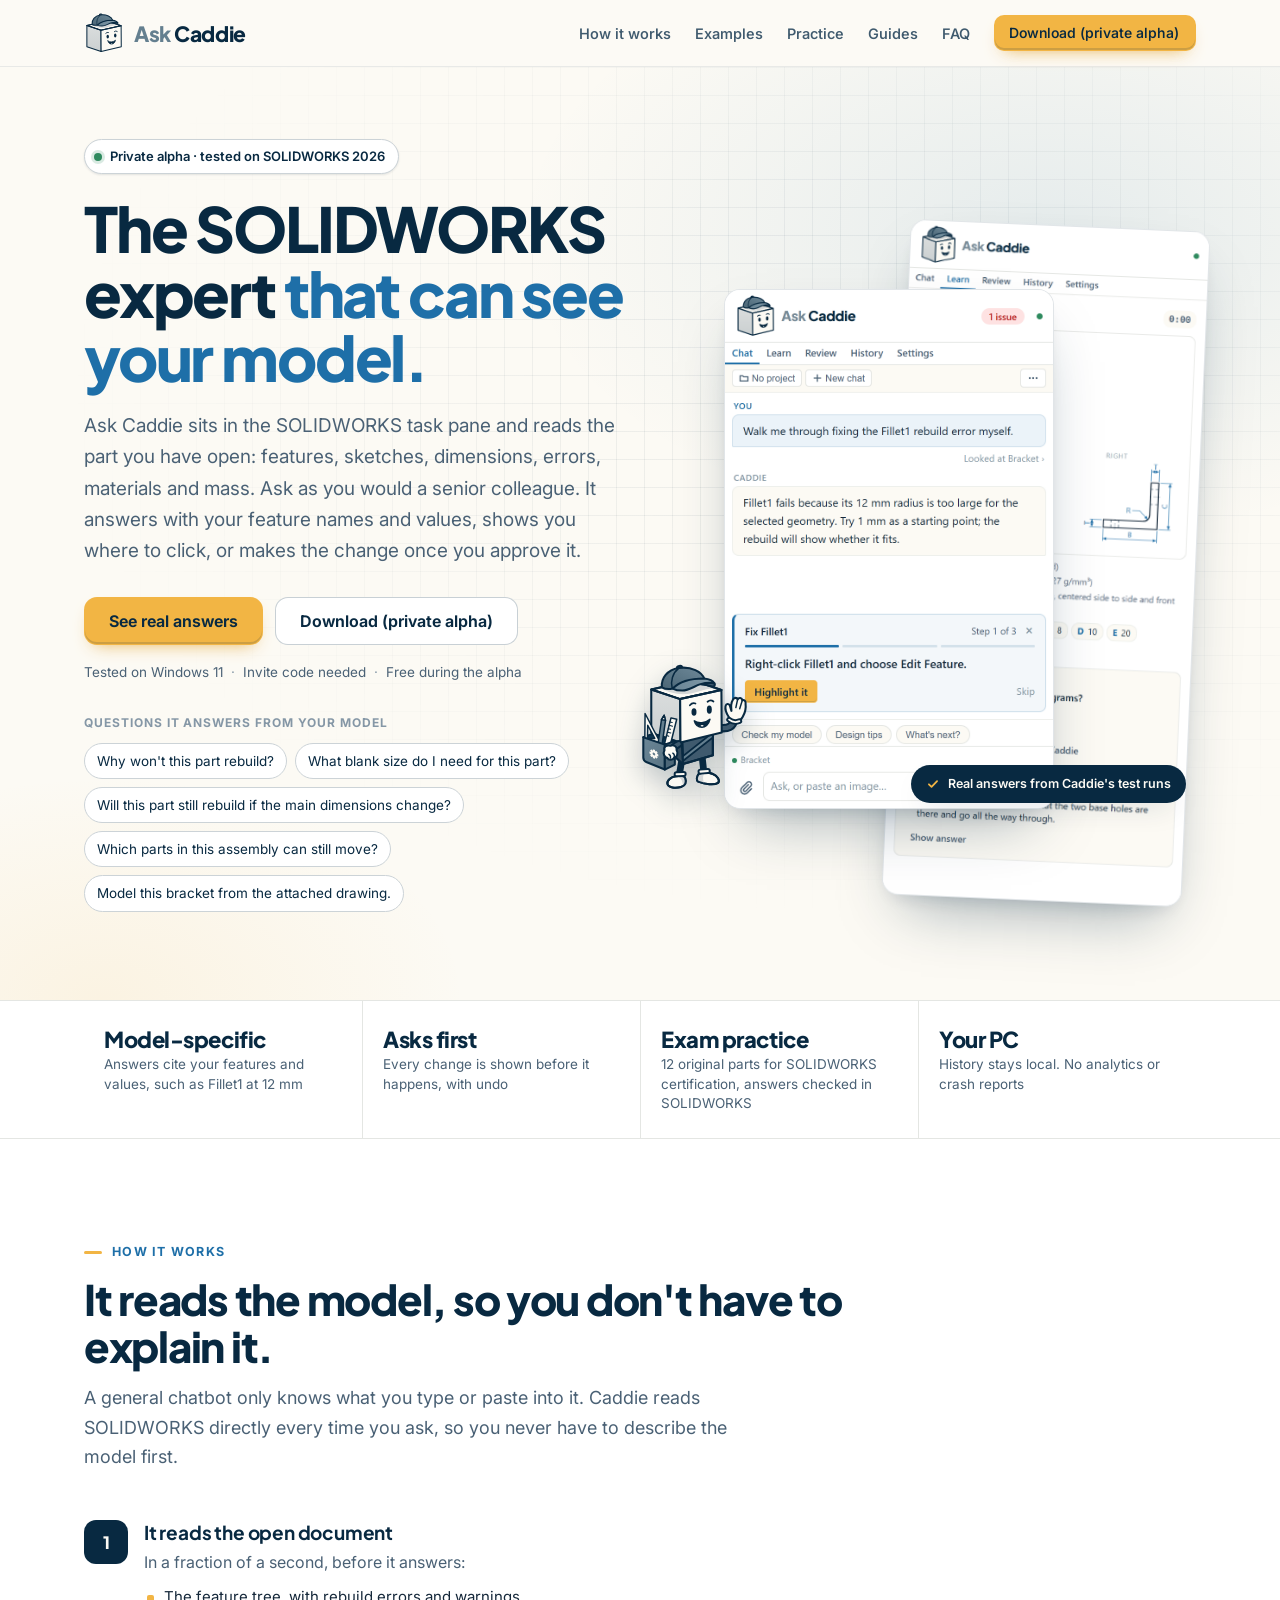
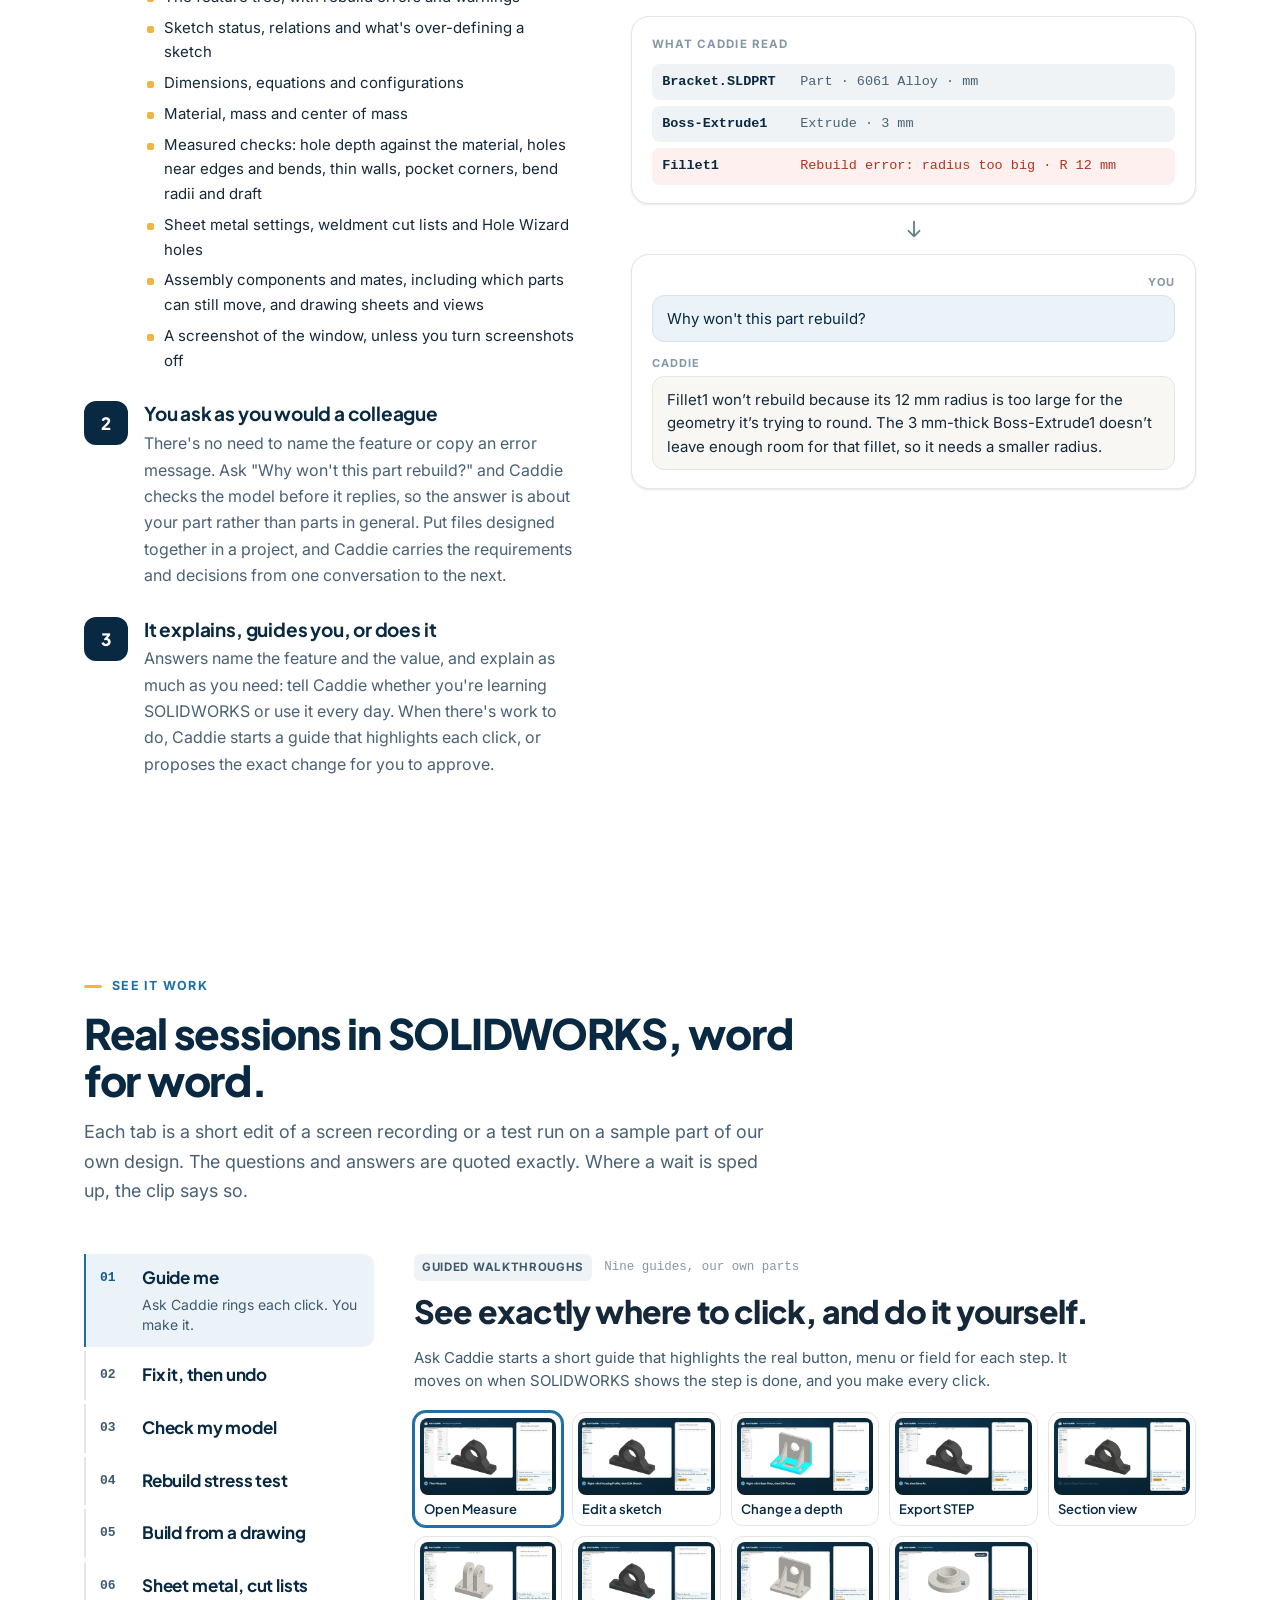
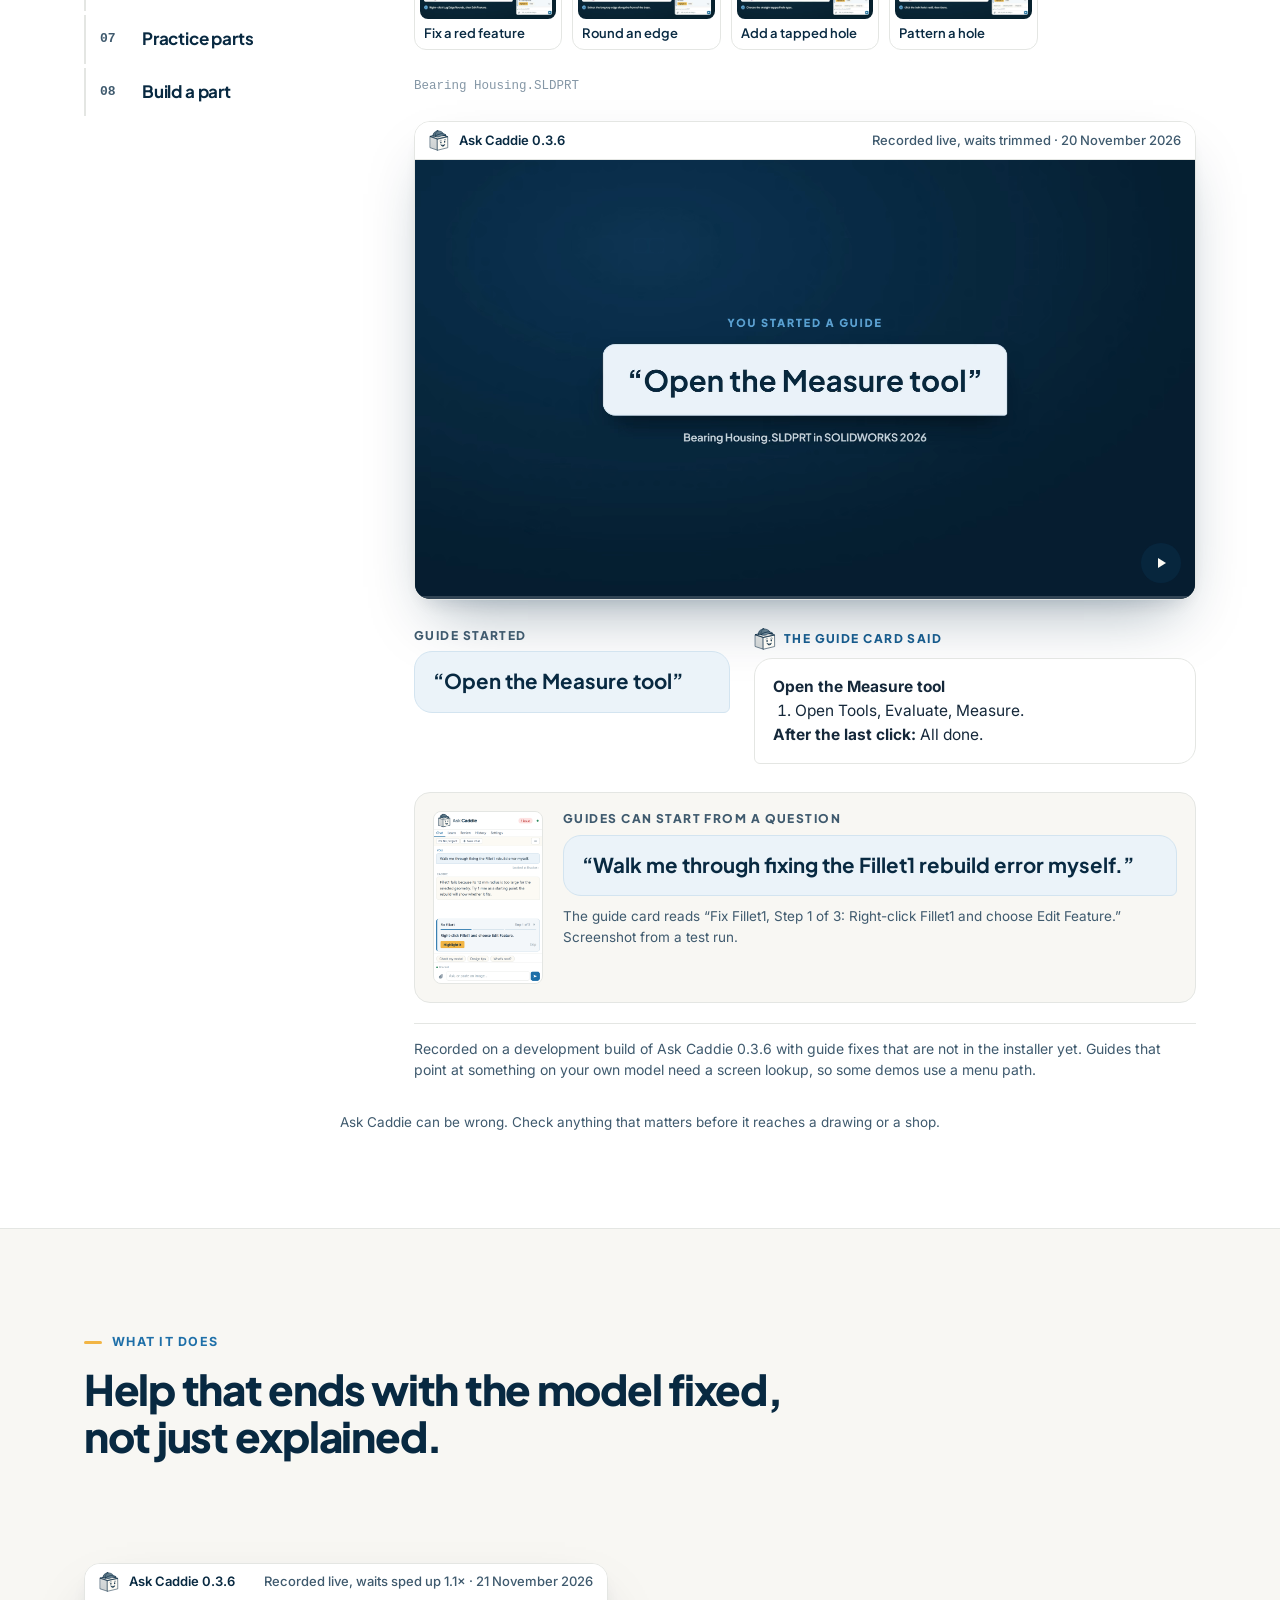
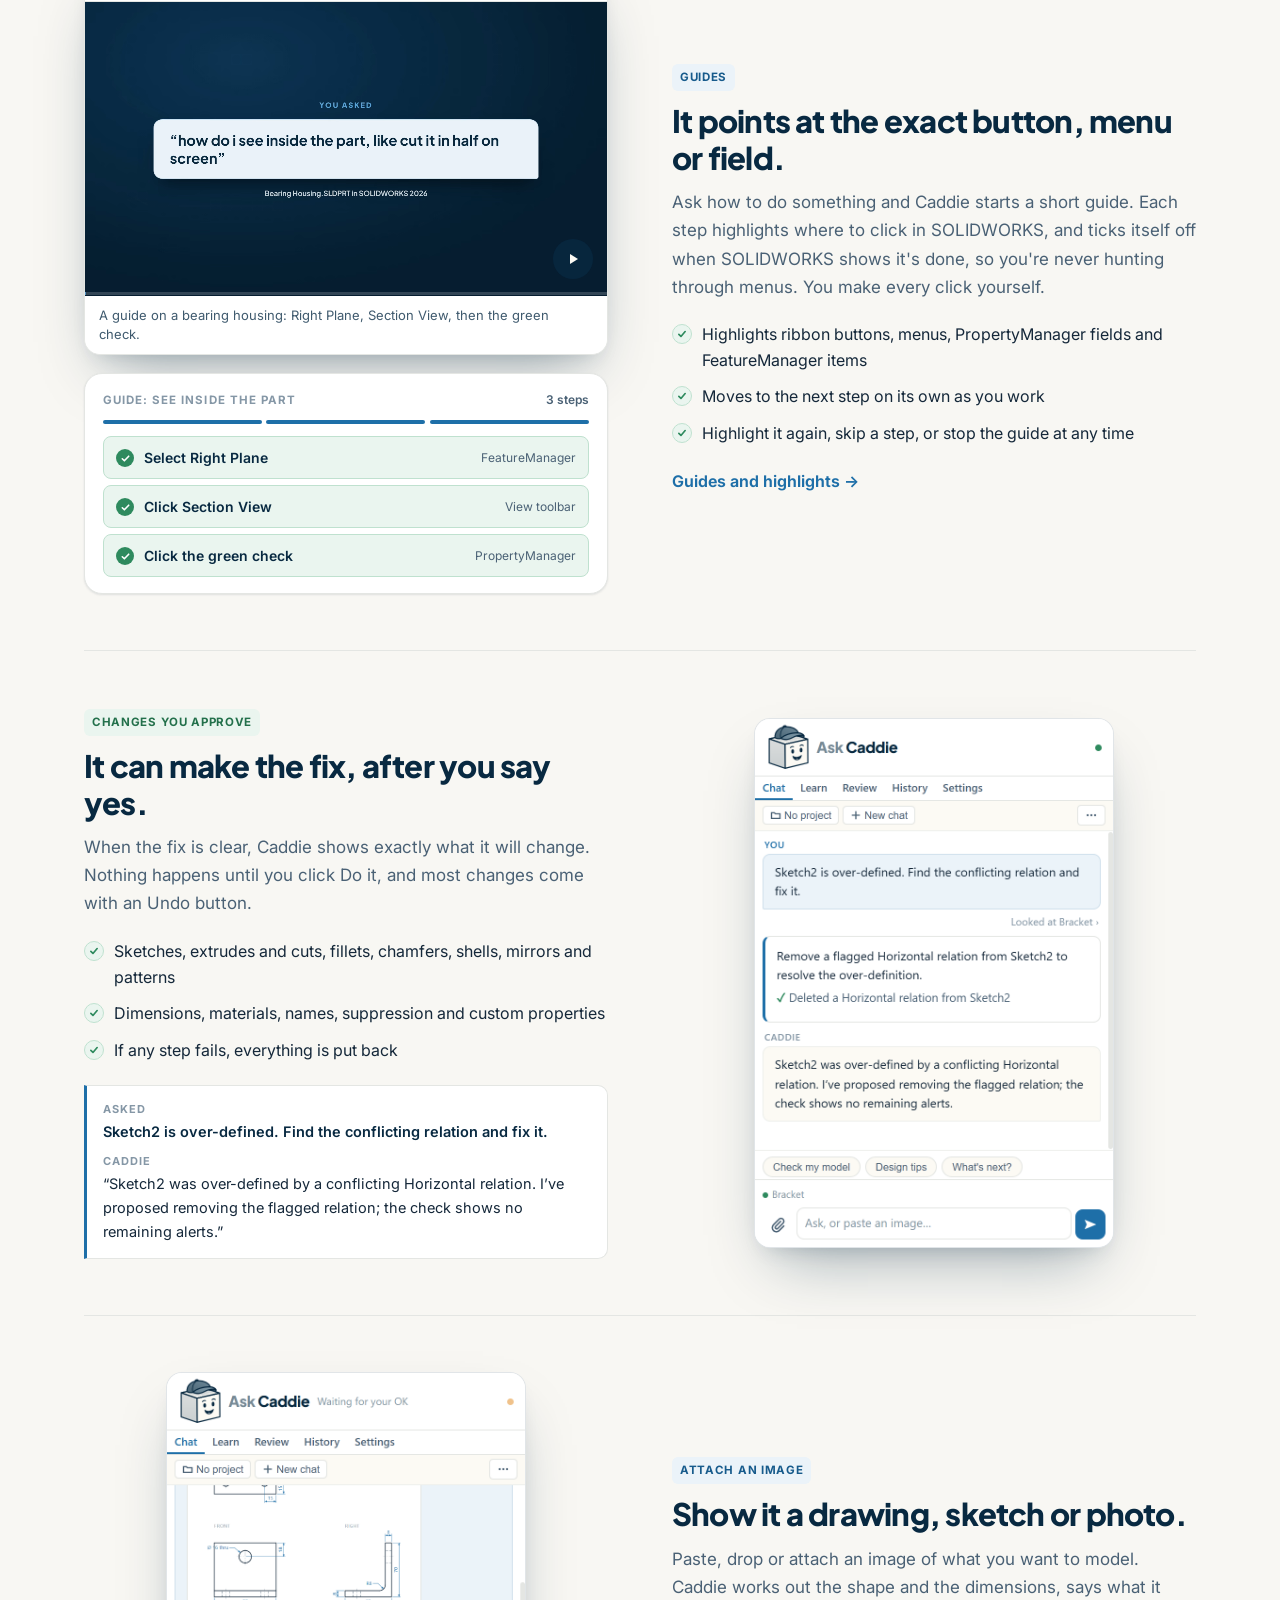
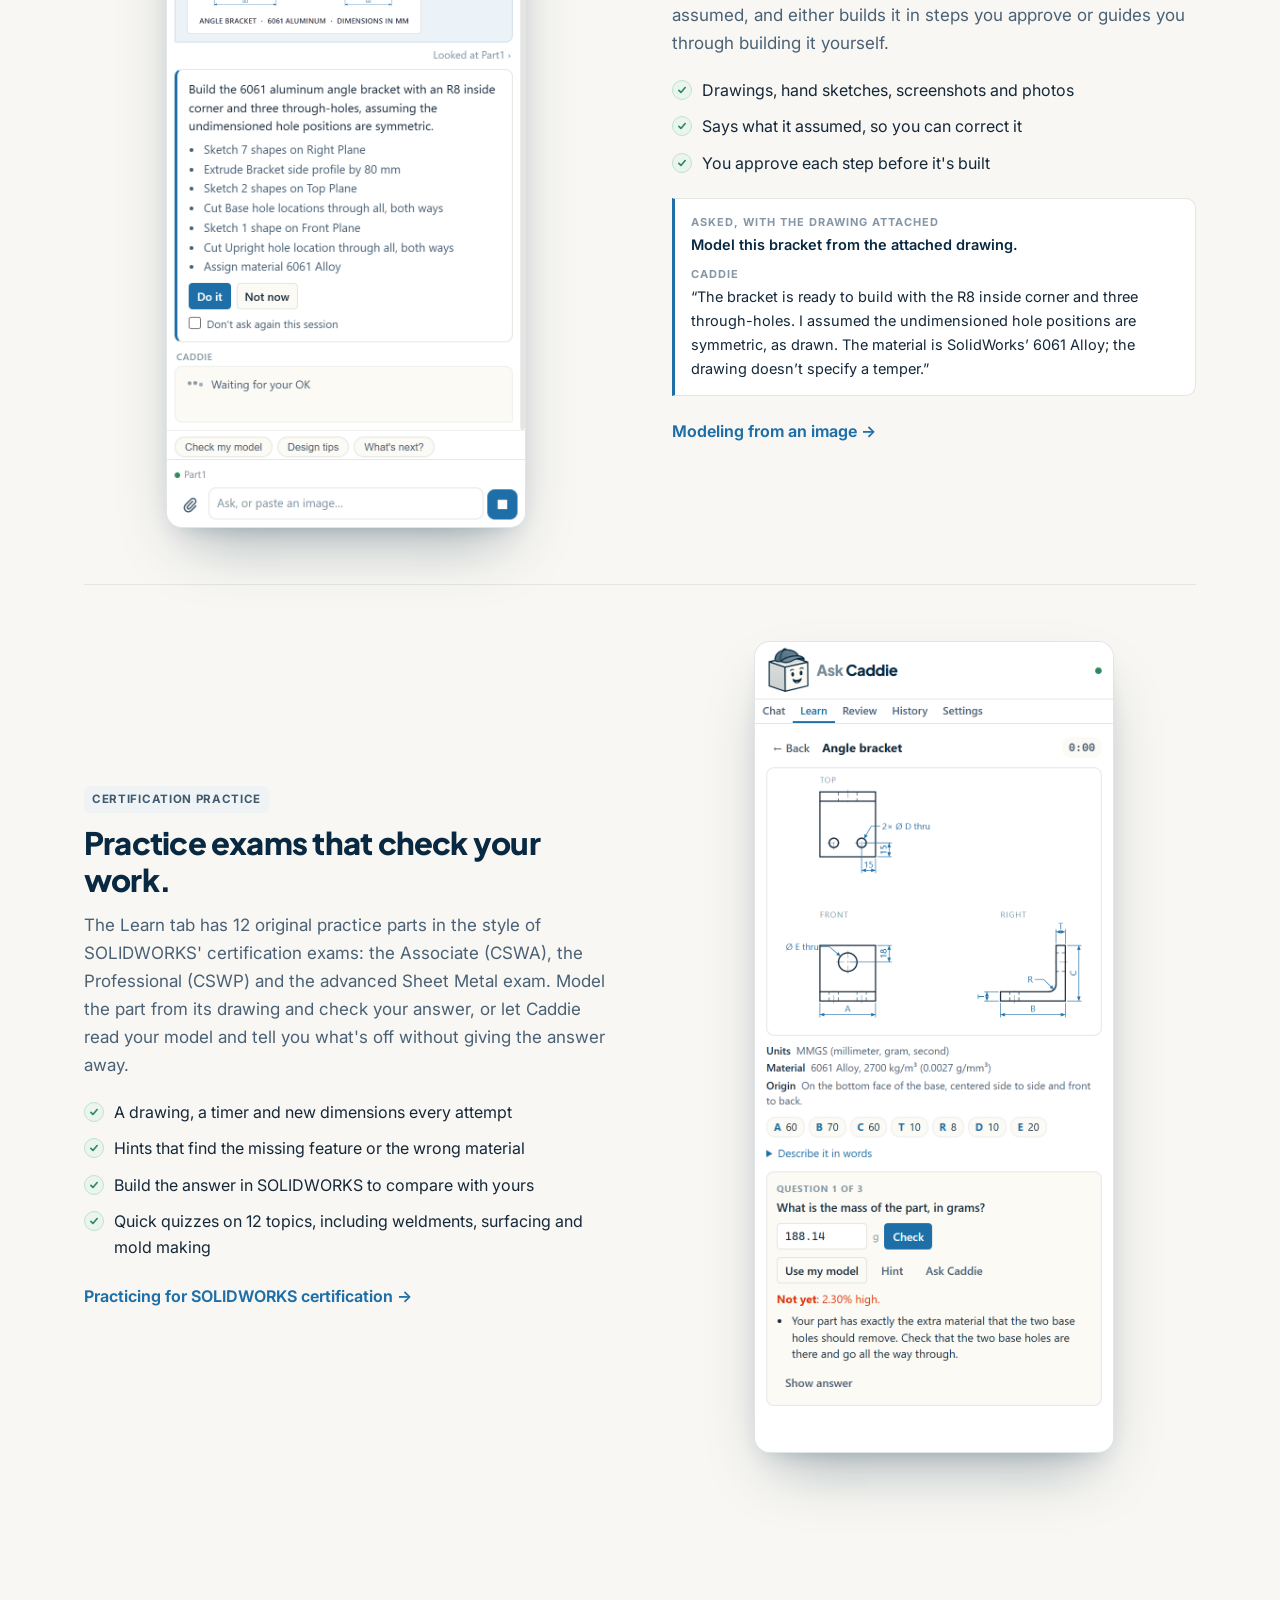
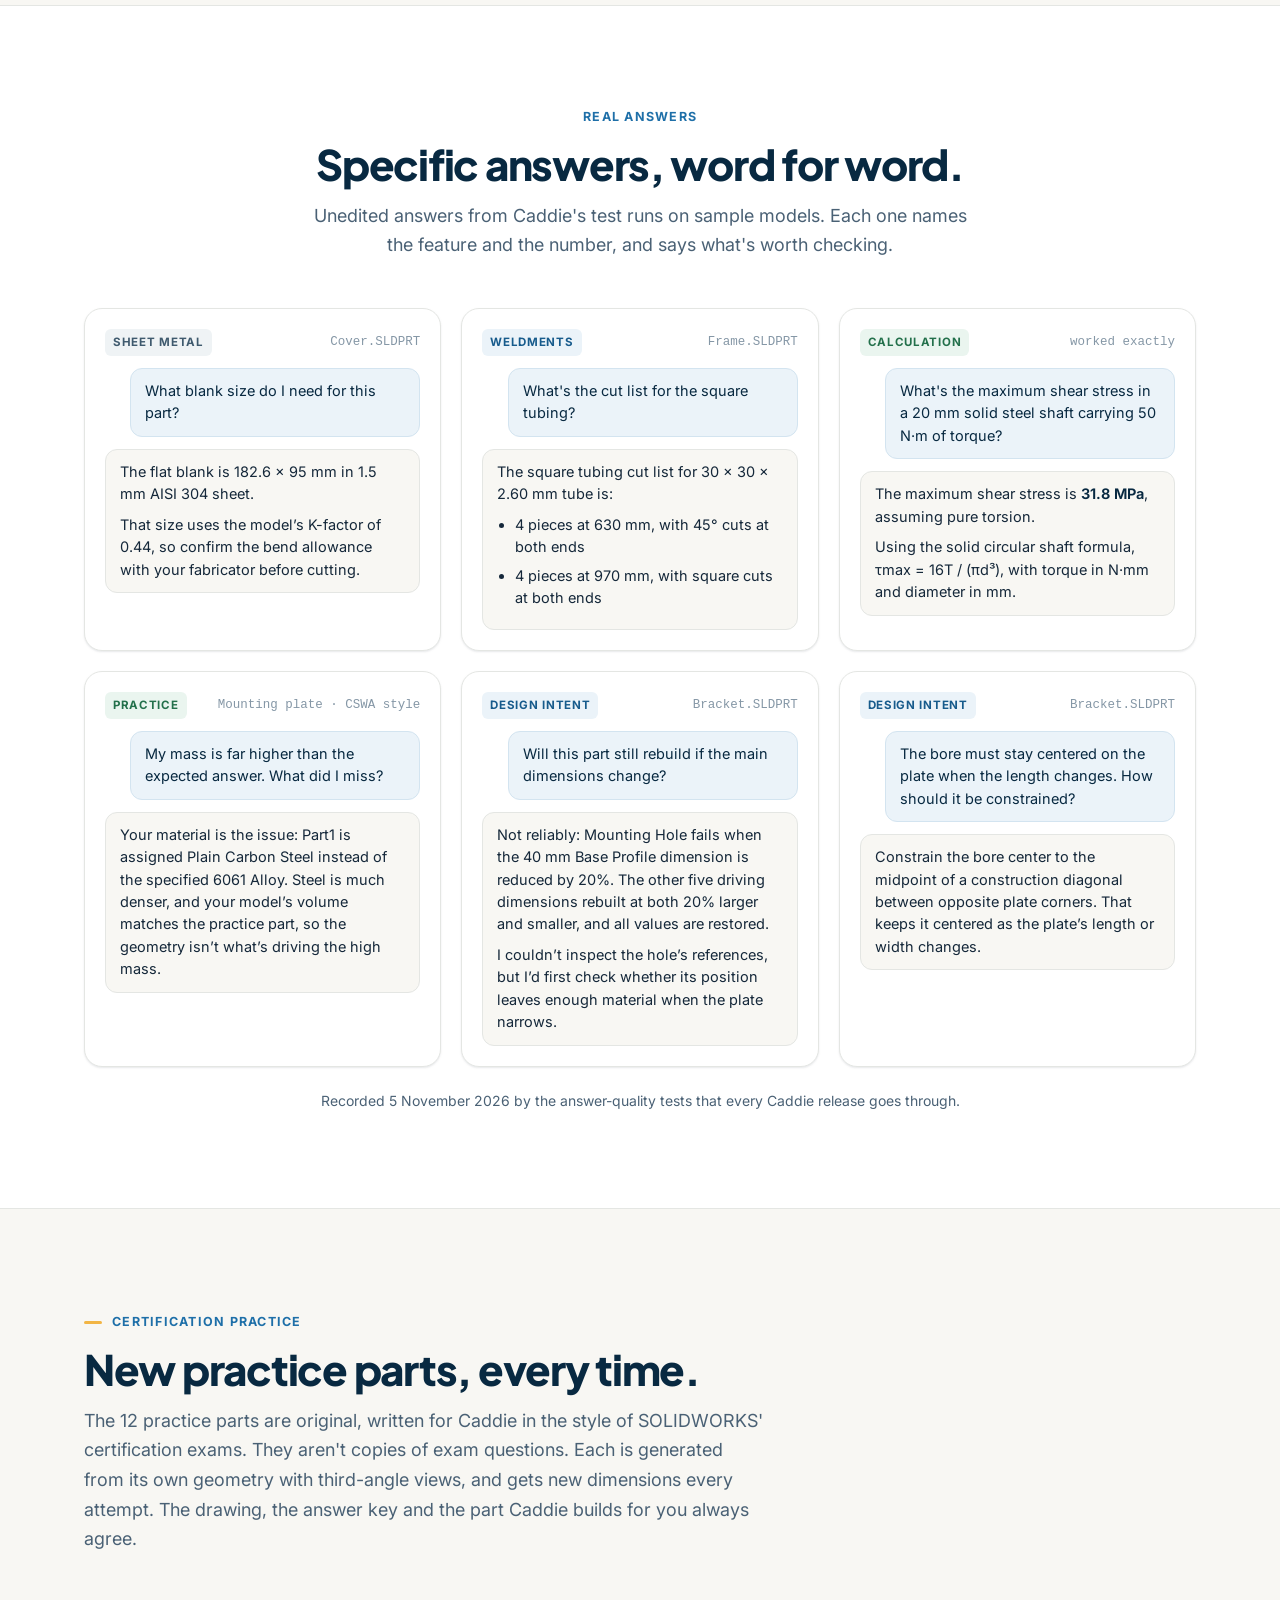
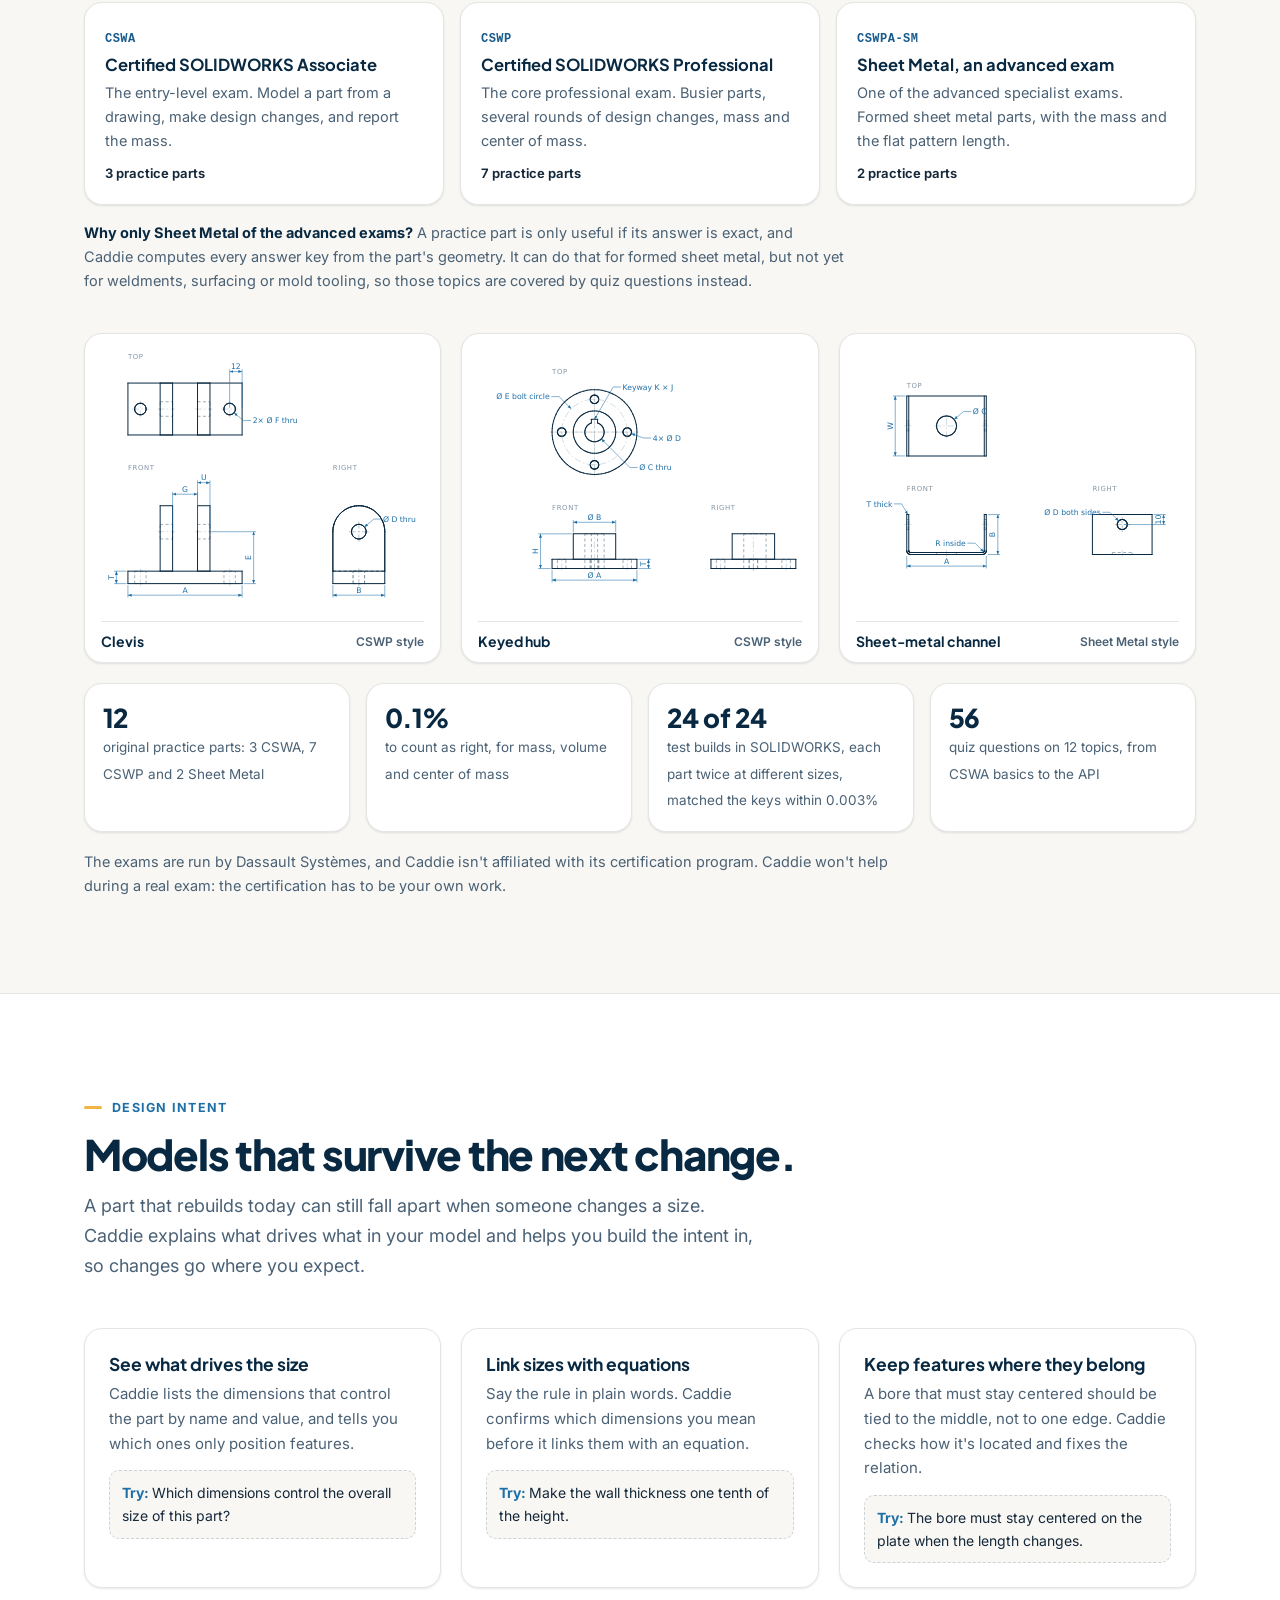
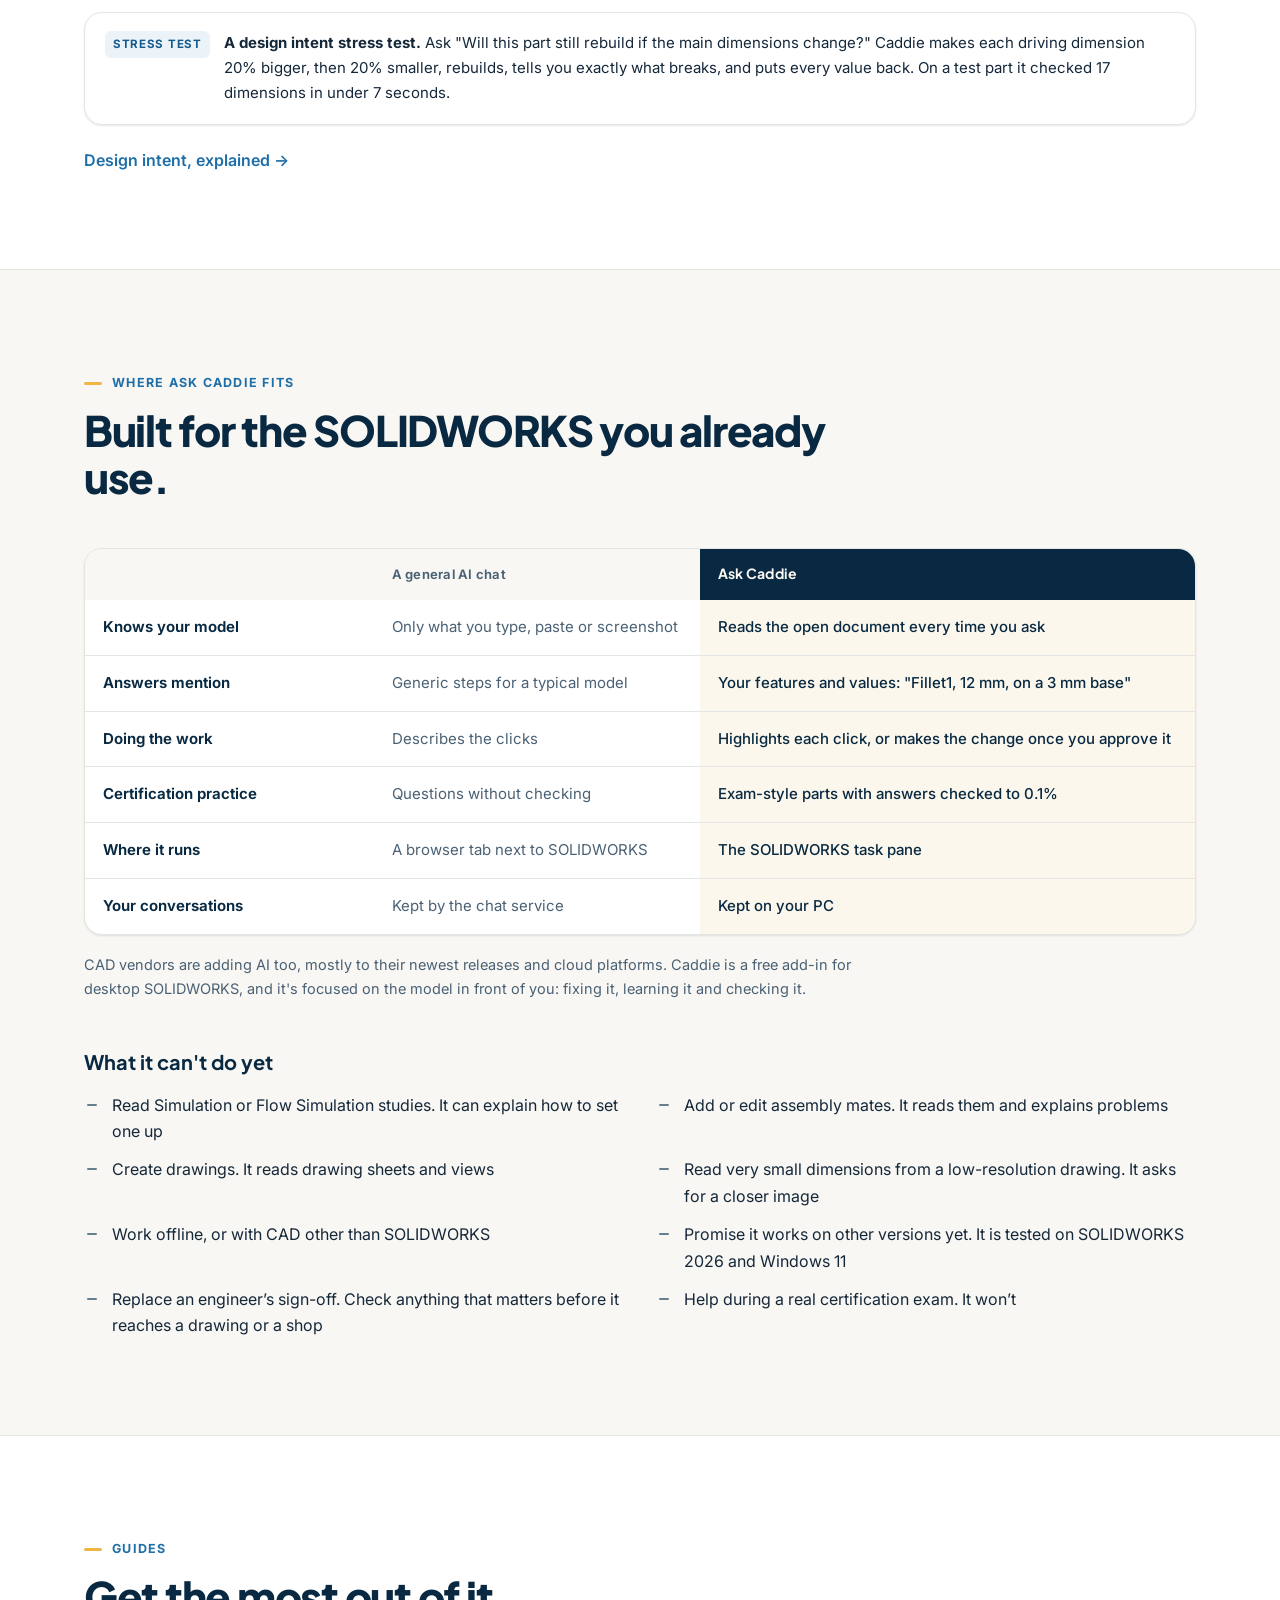
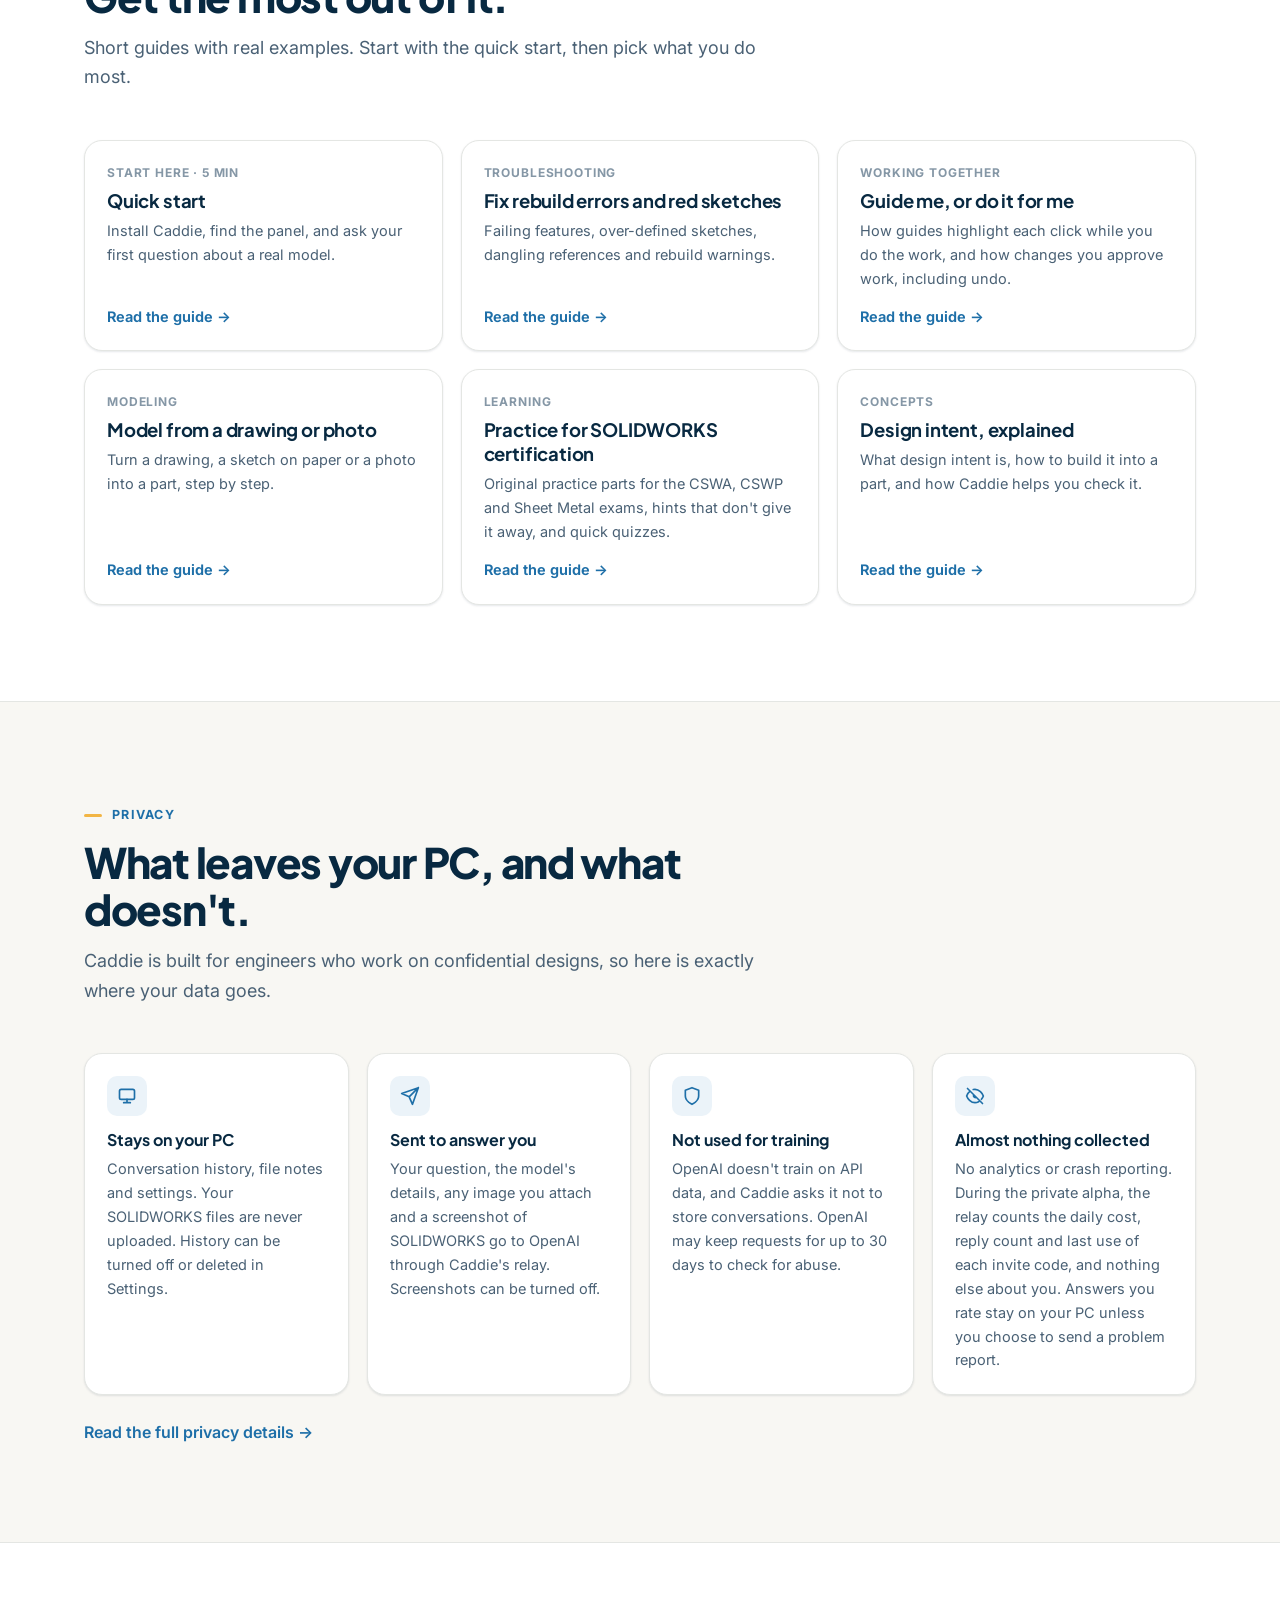
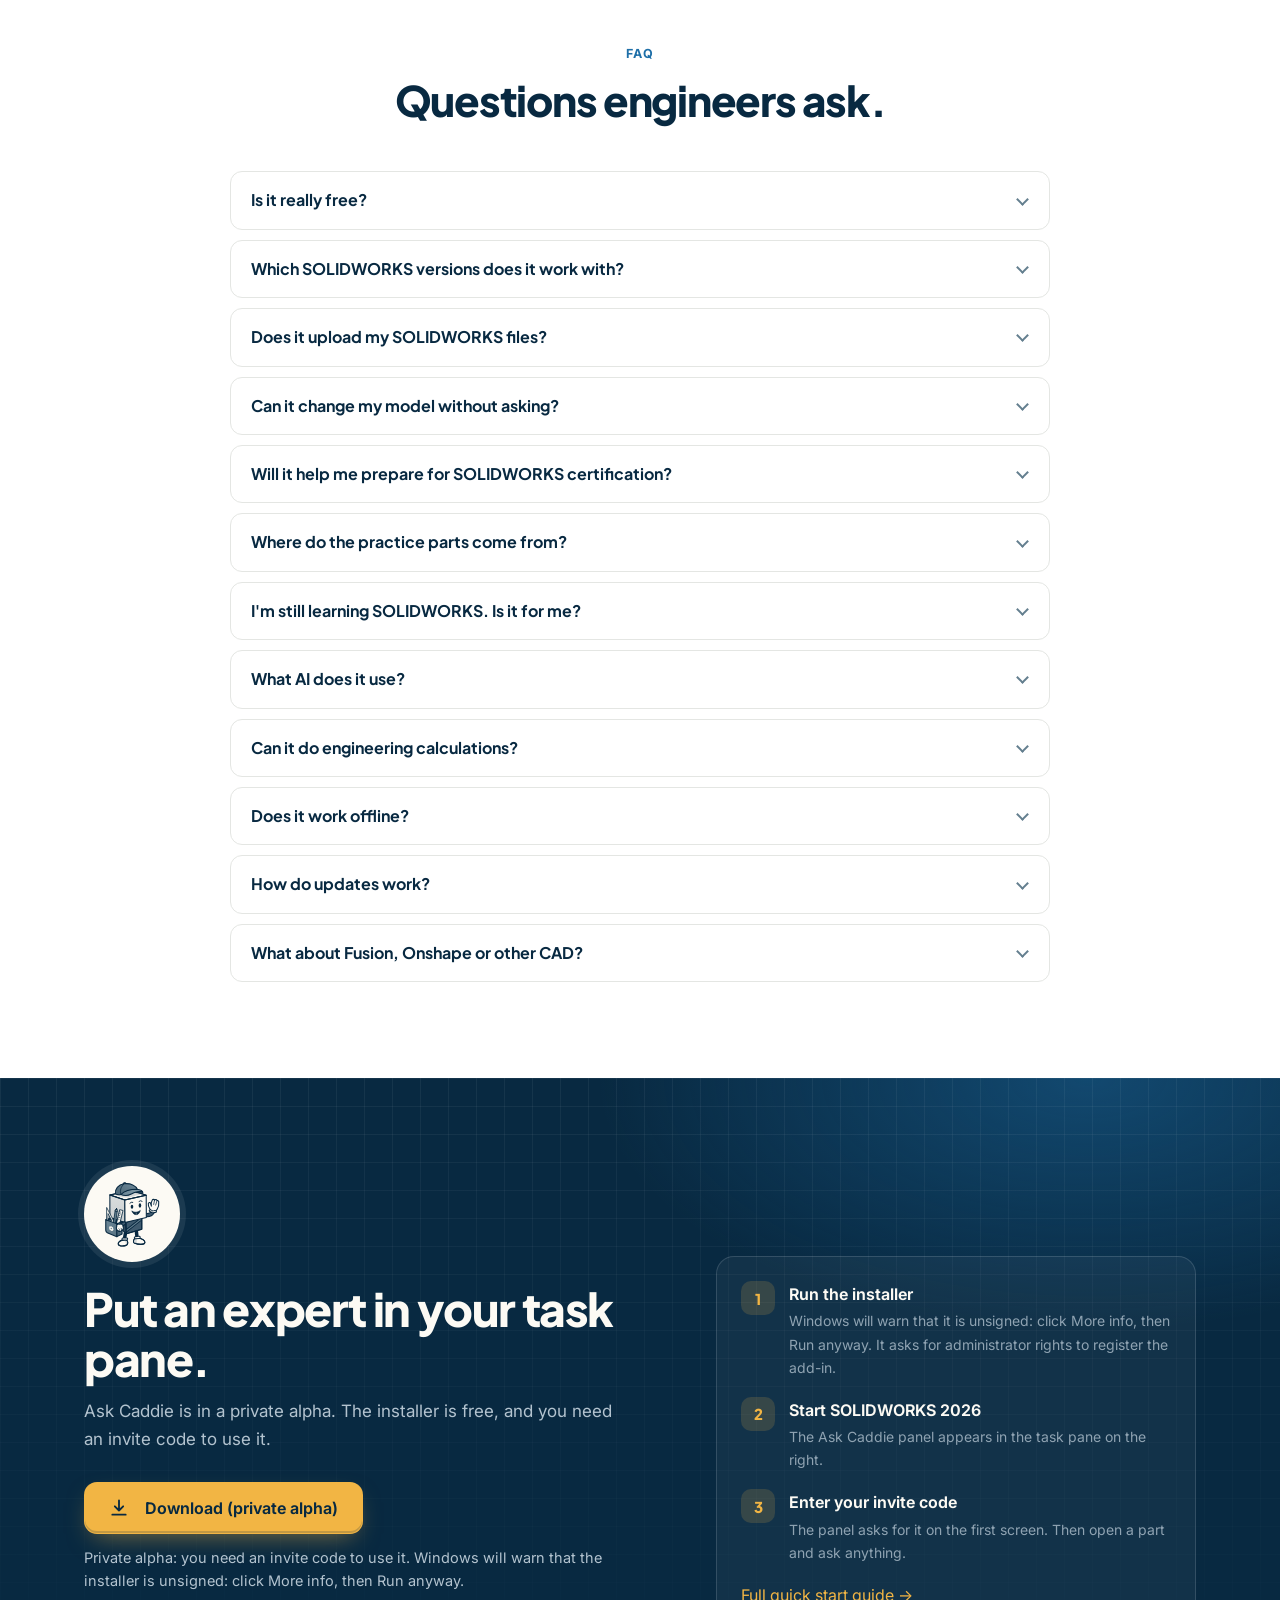
==== index.html @ ce8ebea7 "Build a part tab: machine bracket clip (X5) with an example switcher; chip switcher scoped per tab; " ====
<!DOCTYPE html>
<!-- deploy check 2026-11-23 -->
<html lang="en">
<head>
  <meta charset="UTF-8">
  <meta name="viewport" content="width=device-width, initial-scale=1.0">
  <title>Ask Caddie: the AI expert inside SOLIDWORKS</title>
  <meta name="description" content="Ask Caddie is a free add-in for SOLIDWORKS that reads the model you have open and answers with your feature names. It shows you where to click, makes fixes you approve, models from drawings and runs checked CSWA and CSWP practice.">
  <link rel="canonical" href="https://askcaddie.app/">
  <meta property="og:type" content="website">
  <meta property="og:url" content="https://askcaddie.app/">
  <meta property="og:title" content="Ask Caddie: the AI expert inside SOLIDWORKS">
  <meta property="og:description" content="Reads the model you have open, answers with your feature names, shows you where to click and makes fixes you approve. Free private alpha, tested on SOLIDWORKS 2026.">
  <meta property="og:image" content="https://askcaddie.app/img/og.png">
  <meta name="twitter:card" content="summary_large_image">
  <link rel="icon" type="image/svg+xml" href="img/favicon.svg">
  <link rel="icon" type="image/png" sizes="32x32" href="img/favicon.png">
  <link rel="icon" type="image/png" sizes="16x16" href="img/favicon-16.png">
  <link rel="apple-touch-icon" href="img/apple-touch-icon.png">
  <meta name="theme-color" content="#FCFAF4">
  <meta name="color-scheme" content="light">
  <link rel="preconnect" href="https://fonts.googleapis.com">
  <link rel="preconnect" href="https://fonts.gstatic.com" crossorigin>
  <link href="https://fonts.googleapis.com/css2?family=Inter:wght@400;500;600;700&family=Plus+Jakarta+Sans:wght@600;700;800&display=swap" rel="stylesheet">
  <link rel="stylesheet" href="css/site.css?v=35">
</head>
<body>

<nav class="nav" aria-label="Main">
  <div class="nav-inner">
    <a class="brand" href="./"><img src="img/caddie-head.svg" width="40" height="40" alt=""><span class="wm"><span class="wm-ask">Ask</span> Caddie</span></a>
    <ul class="nav-links">
      <li><a href="#how">How it works</a></li>
      <li><a href="#examples">Examples</a></li>
      <li><a href="#practice">Practice</a></li>
      <li><a href="docs/">Guides</a></li>
      <li><a href="#faq">FAQ</a></li>
      <li><a href="#download" class="btn btn-primary">Download (private alpha)</a></li>
    </ul>
    <button class="nav-toggle" aria-label="Menu" aria-expanded="false"><span></span><span></span><span></span></button>
  </div>
  <div class="nav-mobile">
    <a href="#how">How it works</a>
    <a href="#examples">Examples</a>
    <a href="#practice">Practice</a>
    <a href="docs/">Guides</a>
    <a href="#faq">FAQ</a>
    <a href="#download" class="btn btn-primary">Download</a>
  </div>
</nav>

<!-- ─── Hero ───────────────────────────────────────────────── -->
<header class="hero">
  <div class="container hero-grid">
    <div>
      <span class="badge"><span class="dot"></span>Private alpha · tested on SOLIDWORKS 2026</span>
      <h1>The SOLIDWORKS expert <em>that can see your model.</em></h1>
      <p class="hero-sub">Ask Caddie sits in the SOLIDWORKS task pane and reads the part you have open: features, sketches, dimensions, errors, materials and mass. Ask as you would a senior colleague. It answers with your feature names and values, shows you where to click, or makes the change once you approve it.</p>
      <div class="hero-ctas">
        <a href="#examples" class="btn btn-primary btn-lg">See real answers</a>
        <a href="#download" class="btn btn-ghost btn-lg">Download (private alpha)</a>
      </div>
      <p class="hero-meta"><span>Tested on Windows 11</span><span>Invite code needed</span><span>Free during the alpha</span></p>
      <div class="try">
        <div class="try-label">Questions it answers from your model</div>
        <div class="chips">
          <a class="chip" href="#how-demo">Why won't this part rebuild?</a>
          <a class="chip" href="#ex-blank">What blank size do I need for this part?</a>
          <a class="chip" href="#ex-intent">Will this part still rebuild if the main dimensions change?</a>
          <span class="chip">Which parts in this assembly can still move?</span>
          <a class="chip" href="#from-image">Model this bracket from the attached drawing.</a>
        </div>
      </div>
    </div>
    <div class="hero-art" aria-label="Screenshots of the Caddie panel">
      <div class="shot shot-back"><img src="img/panel-practice.png" width="760" height="1720" alt="The Learn tab: a CSWP-style angle bracket drawing, an answer marked too high and a hint that the two base holes are missing."></div>
      <div class="shot shot-front"><img src="img/panel-guide.png" width="760" height="1200" alt="The Chat tab: asked to walk through fixing the Fillet1 rebuild error, Caddie explains that its 12 mm radius is too large and opens a step-by-step guide."></div>
      <img class="hero-mascot" src="img/caddie-mascot.svg" width="98" height="112" alt="">
      <div class="hero-caption"><svg viewBox="0 0 24 24" fill="none" stroke="currentColor" stroke-width="3" stroke-linecap="round" stroke-linejoin="round" aria-hidden="true"><path d="M5 12.5l4.5 4.5L19 7"/></svg>Real answers from Caddie's test runs</div>
    </div>
  </div>
</header>

<!-- ─── Proof strip ────────────────────────────────────────── -->
<section class="proof" aria-label="At a glance">
  <div class="container proof-inner">
    <div class="proof-item"><div class="proof-num">Model-specific</div><div class="proof-label">Answers cite your features and values, such as Fillet1 at 12 mm</div></div>
    <div class="proof-item"><div class="proof-num">Asks first</div><div class="proof-label">Every change is shown before it happens, with undo</div></div>
    <div class="proof-item"><div class="proof-num">Exam practice</div><div class="proof-label">12 original parts for SOLIDWORKS certification, answers checked in SOLIDWORKS</div></div>
    <div class="proof-item"><div class="proof-num">Your PC</div><div class="proof-label">History stays local. No analytics or crash reports</div></div>
  </div>
</section>

<!-- ─── How it works ───────────────────────────────────────── -->
<section class="section" id="how">
  <div class="container">
    <div class="section-head" data-reveal>
      <span class="eyebrow">How it works</span>
      <h2 class="h2">It reads the model, so you don't have to explain it.</h2>
      <p class="lead">A general chatbot only knows what you type or paste into it. Caddie reads SOLIDWORKS directly every time you ask, so you never have to describe the model first.</p>
    </div>
    <div class="how-grid">
      <div class="how-steps">
        <div class="how-step">
          <div class="how-num">1</div>
          <div>
            <h3>It reads the open document</h3>
            <p>In a fraction of a second, before it answers:</p>
            <ul>
              <li>The feature tree, with rebuild errors and warnings</li>
              <li>Sketch status, relations and what's over-defining a sketch</li>
              <li>Dimensions, equations and configurations</li>
              <li>Material, mass and center of mass</li>
              <li>Measured checks: hole depth against the material, holes near edges and bends, thin walls, pocket corners, bend radii and draft</li>
              <li>Sheet metal settings, weldment cut lists and Hole Wizard holes</li>
              <li>Assembly components and mates, including which parts can still move, and drawing sheets and views</li>
              <li>A screenshot of the window, unless you turn screenshots off</li>
            </ul>
          </div>
        </div>
        <div class="how-step">
          <div class="how-num">2</div>
          <div>
            <h3>You ask as you would a colleague</h3>
            <p>There's no need to name the feature or copy an error message. Ask "Why won't this part rebuild?" and Caddie checks the model before it replies, so the answer is about your part rather than parts in general. Put files designed together in a project, and Caddie carries the requirements and decisions from one conversation to the next.</p>
          </div>
        </div>
        <div class="how-step">
          <div class="how-num">3</div>
          <div>
            <h3>It explains, guides you, or does it</h3>
            <p>Answers name the feature and the value, and explain as much as you need: tell Caddie whether you're learning SOLIDWORKS or use it every day. When there's work to do, Caddie starts a guide that highlights each click, or proposes the exact change for you to approve.</p>
          </div>
        </div>
      </div>

      <div class="read-demo" id="how-demo">
        <div class="card packet">
          <div class="card-label">What Caddie read</div>
          <div class="packet-rows">
            <div class="packet-row"><span class="k">Bracket.SLDPRT</span><span class="v">Part · 6061 Alloy · mm</span></div>
            <div class="packet-row"><span class="k">Boss-Extrude1</span><span class="v">Extrude · 3 mm</span></div>
            <div class="packet-row err"><span class="k">Fillet1</span><span class="v">Rebuild error: radius too big · R 12 mm</span></div>
          </div>
        </div>
        <div class="arrow-down" aria-hidden="true"><svg viewBox="0 0 24 24" fill="none" stroke="currentColor" stroke-width="2" stroke-linecap="round" stroke-linejoin="round"><path d="M12 4v16m0 0l-6-6m6 6l6-6"/></svg></div>
        <div class="card convo">
          <div><div class="who who-user">You</div><div class="bubble bubble-user">Why won't this part rebuild?</div></div>
          <div><div class="who">Caddie</div><div class="bubble bubble-ai">Fillet1 won’t rebuild because its 12 mm radius is too large for the geometry it’s trying to round. The 3 mm-thick Boss-Extrude1 doesn’t leave enough room for that fillet, so it needs a smaller radius.</div></div>
        </div>
      </div>
    </div>
  </div>
</section>

<!-- ─── Feature explorer (real recordings) ─────────────────── -->
<section class="section" id="cases">
  <div class="container">
    <div class="section-head" data-reveal>
      <span class="eyebrow">See it work</span>
      <h2 class="h2">Real sessions in SOLIDWORKS, word for word.</h2>
      <p class="lead">Each tab is a short edit of a screen recording or a test run on a sample part of our own design. The questions and answers are quoted exactly. Where a wait is sped up, the clip says so.</p>
    </div>
    <div class="explorer" data-explorer>
      <div class="x-tabs" role="tablist" aria-label="What Ask Caddie does" aria-orientation="vertical">
      <button class="x-tab" role="tab" type="button" id="x-t-guide" aria-selected="true" aria-controls="x-p-guide" tabindex="0"><span class="x-num">01</span><span class="x-name">Guide me</span><span class="x-desc">Ask Caddie rings each click. You make it.</span></button>
      <button class="x-tab" role="tab" type="button" id="x-t-fix" aria-selected="false" aria-controls="x-p-fix" tabindex="-1"><span class="x-num">02</span><span class="x-name">Fix it, then undo</span><span class="x-desc">One change, shown first. Undo puts it back.</span></button>
      <button class="x-tab" role="tab" type="button" id="x-t-check" aria-selected="false" aria-controls="x-p-check" tabindex="-1"><span class="x-num">03</span><span class="x-name">Check my model</span><span class="x-desc">Measured findings, each with its number.</span></button>
      <button class="x-tab" role="tab" type="button" id="x-t-rebuild" aria-selected="false" aria-controls="x-p-rebuild" tabindex="-1"><span class="x-num">04</span><span class="x-name">Rebuild stress test</span><span class="x-desc">What breaks if the dimensions change?</span></button>
      <button class="x-tab" role="tab" type="button" id="x-t-drawing" aria-selected="false" aria-controls="x-p-drawing" tabindex="-1"><span class="x-num">05</span><span class="x-name">Build from a drawing</span><span class="x-desc">Attach an image. Approve each step.</span></button>
      <button class="x-tab" role="tab" type="button" id="x-t-shop" aria-selected="false" aria-controls="x-p-shop" tabindex="-1"><span class="x-num">06</span><span class="x-name">Sheet metal, cut lists</span><span class="x-desc">Shop numbers from the model itself.</span></button>
      <button class="x-tab" role="tab" type="button" id="x-t-practice" aria-selected="false" aria-controls="x-p-practice" tabindex="-1"><span class="x-num">07</span><span class="x-name">Practice parts</span><span class="x-desc">CSWA, CSWP and Sheet Metal practice.</span></button>
      <button class="x-tab" role="tab" type="button" id="x-t-build" aria-selected="false" aria-controls="x-p-build" tabindex="-1"><span class="x-num">08</span><span class="x-name">Build a part</span><span class="x-desc">From a typed request to a parametric part.</span></button>
      </div>
      <div class="x-stage">
    <div class="x-panel" role="tabpanel" id="x-p-guide" aria-labelledby="x-t-guide" tabindex="0">
      <div class="x-top"><span class="tag steel">Guided walkthroughs</span><span class="ex-model">Nine guides, our own parts</span></div>
      <h3 class="x-h">See exactly where to click, and do it yourself.</h3>
      <p class="x-how g-how">Ask Caddie starts a short guide that highlights the real button, menu or field for each step. It moves on when SOLIDWORKS shows the step is done, and you make every click.</p>
      <div class="g-chips" role="group" aria-label="Choose a guide"><button class="g-chip" type="button" data-g="measure" aria-pressed="true"><img src="video/guide-measure-poster.jpg" width="160" height="90" loading="lazy" alt=""><span>Open Measure</span></button><button class="g-chip" type="button" data-g="sketch" aria-pressed="false"><img src="video/guide-edit-sketch-poster.jpg" width="160" height="90" loading="lazy" alt=""><span>Edit a sketch</span></button><button class="g-chip" type="button" data-g="feature" aria-pressed="false"><img src="video/guide-edit-feature-poster.jpg" width="160" height="90" loading="lazy" alt=""><span>Change a depth</span></button><button class="g-chip" type="button" data-g="step" aria-pressed="false"><img src="video/guide-step-export-poster.jpg" width="160" height="90" loading="lazy" alt=""><span>Export STEP</span></button><button class="g-chip" type="button" data-g="section" aria-pressed="false"><img src="video/guide-section-view-poster.jpg" width="160" height="90" loading="lazy" alt=""><span>Section view</span></button><button class="g-chip" type="button" data-g="fix" aria-pressed="false"><img src="video/guide-fix-error-poster.jpg" width="160" height="90" loading="lazy" alt=""><span>Fix a red feature</span></button><button class="g-chip" type="button" data-g="fillet" aria-pressed="false"><img src="video/guide-fillet-edge-poster.jpg" width="160" height="90" loading="lazy" alt=""><span>Round an edge</span></button><button class="g-chip" type="button" data-g="hole" aria-pressed="false"><img src="video/guide-hole-wizard-poster.jpg" width="160" height="90" loading="lazy" alt=""><span>Add a tapped hole</span></button><button class="g-chip" type="button" data-g="circular" aria-pressed="false"><img src="video/guide-bolt-circle-poster.jpg" width="160" height="90" loading="lazy" alt=""><span>Pattern a hole</span></button></div>
      <div class="g-item" id="g-measure">
        <p class="g-model"><span class="ex-model">Bearing Housing.SLDPRT</span></p>
        <figure class="frame">
          <div class="frame-bar"><img src="img/caddie-head.svg" width="20" height="20" alt=""><span class="frame-ver">Ask Caddie 0.3.6</span><span class="frame-note">Recorded live, waits trimmed &middot; 20 November 2026</span></div>
          <div class="frame-media"><video loop muted playsinline preload="none" poster="video/guide-measure-poster.jpg" aria-label="Recording: a guide opens in Ask Caddie. Rings point at Tools, then Evaluate, then Measure in SOLIDWORKS. Each is clicked, and the step ticks off with All done."><source src="video/guide-measure.mp4" type="video/mp4"><source src="video/guide-measure.webm" type="video/webm"></video><span class="frame-progress" aria-hidden="true"><i></i></span><button class="frame-play" type="button" aria-label="Pause or play the recording"></button></div>
        </figure>
        <div class="x-chat">
          <div class="x-q"><span class="chat-label">Guide started</span><div class="bubble bubble-user">&ldquo;Open the Measure tool&rdquo;</div></div>
          <div class="x-a"><span class="chat-label chat-label-ai"><img src="img/caddie-head.svg" width="22" height="22" alt="">The guide card said</span><div class="bubble bubble-ai"><p><b>Open the Measure tool</b></p><ol class="g-steps"><li>Open Tools, Evaluate, Measure.</li></ol><p><b>After the last click:</b> All done.</p></div></div>
        </div>
      </div>
      <div class="g-item" id="g-sketch" hidden>
        <p class="g-model"><span class="ex-model">Bearing Housing.SLDPRT</span></p>
        <figure class="frame">
          <div class="frame-bar"><img src="img/caddie-head.svg" width="20" height="20" alt=""><span class="frame-ver">Ask Caddie 0.3.6</span><span class="frame-note">Recorded live, waits sped up 1.7× &middot; 21 November 2026</span></div>
          <div class="frame-media"><video loop muted playsinline preload="none" poster="video/guide-edit-sketch-poster.jpg" aria-label="Recording: a three-step guide expands Housing, opens Housing Profile in Edit Sketch, then exits the sketch. Each step ticks off by itself."><source src="video/guide-edit-sketch.mp4" type="video/mp4"><source src="video/guide-edit-sketch.webm" type="video/webm"></video><span class="frame-progress" aria-hidden="true"><i></i></span><button class="frame-play" type="button" aria-label="Pause or play the recording"></button></div>
        </figure>
        <div class="x-chat">
          <div class="x-q"><span class="chat-label">Guide started</span><div class="bubble bubble-user">&ldquo;Edit the housing’s sketch&rdquo;</div></div>
          <div class="x-a"><span class="chat-label chat-label-ai"><img src="img/caddie-head.svg" width="22" height="22" alt="">The guide card said</span><div class="bubble bubble-ai"><p><b>Edit the housing’s sketch</b></p><ol class="g-steps"><li>Expand Housing in the FeatureManager.</li><li>Right-click Housing Profile and choose Edit Sketch.</li><li>Click Exit Sketch at the left of the Sketch tab.</li></ol></div></div>
        </div>
      </div>
      <div class="g-item" id="g-feature" hidden>
        <p class="g-model"><span class="ex-model">Motor Mount Bracket.SLDPRT</span></p>
        <figure class="frame">
          <div class="frame-bar"><img src="img/caddie-head.svg" width="20" height="20" alt=""><span class="frame-ver">Ask Caddie 0.3.6</span><span class="frame-note">Recorded live, waits sped up 1.4× &middot; 21 November 2026</span></div>
          <div class="frame-media"><video loop muted playsinline preload="none" poster="video/guide-edit-feature-poster.jpg" aria-label="Recording: a three-step guide edits the Base Plate feature, 12 is typed in the Depth box, and the green check is clicked."><source src="video/guide-edit-feature.mp4" type="video/mp4"><source src="video/guide-edit-feature.webm" type="video/webm"></video><span class="frame-progress" aria-hidden="true"><i></i></span><button class="frame-play" type="button" aria-label="Pause or play the recording"></button></div>
        </figure>
        <div class="x-chat">
          <div class="x-q"><span class="chat-label">Guide started</span><div class="bubble bubble-user">&ldquo;Make the base plate thicker&rdquo;</div></div>
          <div class="x-a"><span class="chat-label chat-label-ai"><img src="img/caddie-head.svg" width="22" height="22" alt="">The guide card said</span><div class="bubble bubble-ai"><p><b>Make the base plate thicker</b></p><ol class="g-steps"><li>Right-click Base Plate and choose Edit Feature.</li><li>Change the Depth to 12 mm.</li><li>Click the green check to apply it.</li></ol></div><p class="case-note">The last step ticks only when the depth dimension is 12.</p></div>
        </div>
      </div>
      <div class="g-item" id="g-step" hidden>
        <p class="g-model"><span class="ex-model">Bearing Housing.SLDPRT</span></p>
        <figure class="frame">
          <div class="frame-bar"><img src="img/caddie-head.svg" width="20" height="20" alt=""><span class="frame-ver">Ask Caddie 0.3.6</span><span class="frame-note">Recorded live, waits sped up 1.4× &middot; 21 November 2026</span></div>
          <div class="frame-media"><video loop muted playsinline preload="none" poster="video/guide-step-export-poster.jpg" aria-label="Recording: a three-step guide opens Save As, picks STEP AP214 from the type list, and clicks Save."><source src="video/guide-step-export.mp4" type="video/mp4"><source src="video/guide-step-export.webm" type="video/webm"></video><span class="frame-progress" aria-hidden="true"><i></i></span><button class="frame-play" type="button" aria-label="Pause or play the recording"></button></div>
        </figure>
        <div class="x-chat">
          <div class="x-q"><span class="chat-label">Guide started</span><div class="bubble bubble-user">&ldquo;Export the bearing housing as STEP&rdquo;</div></div>
          <div class="x-a"><span class="chat-label chat-label-ai"><img src="img/caddie-head.svg" width="22" height="22" alt="">The guide card said</span><div class="bubble bubble-ai"><p><b>Export the bearing housing as STEP</b></p><ol class="g-steps"><li>Open File, Save As.</li><li>Choose STEP AP214 (*.step; *.stp) in Save as type. You can change the name and folder here too.</li><li>Click Save.</li></ol></div><p class="case-note">The real STEP file the guide wrote is kept with the recordings.</p></div>
        </div>
      </div>
      <div class="g-item" id="g-section" hidden>
        <p class="g-model"><span class="ex-model">Bearing Housing.SLDPRT</span></p>
        <figure class="frame">
          <div class="frame-bar"><img src="img/caddie-head.svg" width="20" height="20" alt=""><span class="frame-ver">Ask Caddie 0.3.6</span><span class="frame-note">Recorded live, waits sped up 1.1× &middot; 21 November 2026</span></div>
          <div class="frame-media"><video loop muted playsinline preload="none" poster="video/guide-section-view-poster.jpg" aria-label="Recording: a guide selects Right Plane, clicks Section View, and accepts with the green check, leaving the part cut in half on screen."><source src="video/guide-section-view.mp4" type="video/mp4"><source src="video/guide-section-view.webm" type="video/webm"></video><span class="frame-progress" aria-hidden="true"><i></i></span><button class="frame-play" type="button" aria-label="Pause or play the recording"></button></div>
        </figure>
        <div class="x-chat">
          <div class="x-q"><span class="chat-label">Typed in Ask Caddie</span><div class="bubble bubble-user">&ldquo;how do i see inside the part, like cut it in half on screen&rdquo;</div></div>
          <div class="x-a"><span class="chat-label chat-label-ai"><img src="img/caddie-head.svg" width="22" height="22" alt="">The guide card said</span><div class="bubble bubble-ai"><p><b>See inside the bearing housing</b></p><ol class="g-steps"><li>Select Right Plane in the FeatureManager.</li><li>Click Section View on the heads-up View toolbar.</li><li>Click the green check mark to show the section.</li></ol></div><p class="case-note">Ask Caddie wrote this guide for that question on 20 November. The clip replays it and starts at the guide.</p></div>
        </div>
      </div>
      <div class="g-item" id="g-fix" hidden>
        <p class="g-model"><span class="ex-model">Clevis Bracket.SLDPRT</span></p>
        <figure class="frame">
          <div class="frame-bar"><img src="img/caddie-head.svg" width="20" height="20" alt=""><span class="frame-ver">Ask Caddie 0.3.6</span><span class="frame-note">Recorded live, waits sped up 1.4× &middot; 21 November 2026</span></div>
          <div class="frame-media"><video loop muted playsinline preload="none" poster="video/guide-fix-error-poster.jpg" aria-label="Recording: a four-step guide edits Lug Edge Rounds, changes the radius from 10 mm to 3 mm, accepts, and rebuilds. The rebuild error clears."><source src="video/guide-fix-error.mp4" type="video/mp4"><source src="video/guide-fix-error.webm" type="video/webm"></video><span class="frame-progress" aria-hidden="true"><i></i></span><button class="frame-play" type="button" aria-label="Pause or play the recording"></button></div>
        </figure>
        <div class="x-chat">
          <div class="x-q"><span class="chat-label">Typed in Ask Caddie</span><div class="bubble bubble-user">&ldquo;something is red in the tree, how do i fix it myself&rdquo;</div></div>
          <div class="x-a"><span class="chat-label chat-label-ai"><img src="img/caddie-head.svg" width="22" height="22" alt="">The guide card said</span><div class="bubble bubble-ai"><p><b>Fix Lug Edge Rounds</b></p><ol class="g-steps"><li>Right-click Lug Edge Rounds and choose Edit Feature.</li><li>Change the fillet radius from 10 mm to 3 mm as a starting value.</li><li>Accept the fillet with the green checkmark.</li></ol></div><p class="case-note">Ask Caddie wrote this guide for that question on 20 November. The clip replays it and starts at the guide. The guide has a fourth step, which ticks off by itself when the part rebuilds clean. The red error clears.</p></div>
        </div>
      </div>
      <div class="g-item" id="g-fillet" hidden>
        <p class="g-model"><span class="ex-model">Bearing Housing.SLDPRT</span></p>
        <figure class="frame">
          <div class="frame-bar"><img src="img/caddie-head.svg" width="20" height="20" alt=""><span class="frame-ver">Ask Caddie 0.3.6</span><span class="frame-note">Recorded live, waits sped up 2× &middot; 22 November 2026</span></div>
          <div class="frame-media"><video loop muted playsinline preload="none" poster="video/guide-fillet-edge-poster.jpg" aria-label="Recording: a three-step guide clicks Fillet on the Features tab, a line is drawn along the base's front top edge, and the radius is set to 2 mm before OK. The steps tick off by themselves."><source src="video/guide-fillet-edge.mp4" type="video/mp4"><source src="video/guide-fillet-edge.webm" type="video/webm"></video><span class="frame-progress" aria-hidden="true"><i></i></span><button class="frame-play" type="button" aria-label="Pause or play the recording"></button></div>
        </figure>
        <div class="x-chat">
          <div class="x-q"><span class="chat-label">Guide started</span><div class="bubble bubble-user">&ldquo;Round the base edge&rdquo;</div></div>
          <div class="x-a"><span class="chat-label chat-label-ai"><img src="img/caddie-head.svg" width="22" height="22" alt="">The guide card said</span><div class="bubble bubble-ai"><p><b>Round the base edge</b></p><ol class="g-steps"><li>On the Features tab, click Fillet.</li><li>Select the long top edge along the front of the base.</li><li>Set the radius to 2 mm and click OK.</li></ol></div><p class="case-note">Ask Caddie found the edge with one screen lookup and drew it as a line along the edge. The fillet was made in a test copy that was closed without saving.</p></div>
        </div>
      </div>
      <div class="g-item" id="g-hole" hidden>
        <p class="g-model"><span class="ex-model">Motor Mount Bracket.SLDPRT</span></p>
        <figure class="frame">
          <div class="frame-bar"><img src="img/caddie-head.svg" width="20" height="20" alt=""><span class="frame-ver">Ask Caddie 0.3.6</span><span class="frame-note">Recorded live, waits sped up 2.2× &middot; 22 November 2026</span></div>
          <div class="frame-media"><video loop muted playsinline preload="none" poster="video/guide-hole-wizard-poster.jpg" aria-label="Recording: an eight-step guide opens Hole Wizard, picks the tapped type, ISO and M6, then the Positions tab, the top face and a hole center, and accepts with the green check. The hole appears."><source src="video/guide-hole-wizard.mp4" type="video/mp4"><source src="video/guide-hole-wizard.webm" type="video/webm"></video><span class="frame-progress" aria-hidden="true"><i></i></span><button class="frame-play" type="button" aria-label="Pause or play the recording"></button></div>
        </figure>
        <div class="x-chat">
          <div class="x-q"><span class="chat-label">Typed in Ask Caddie</span><div class="bubble bubble-user">&ldquo;How do I add a tapped M6 hole to the top of the base plate? I&rsquo;d like to do it myself.&rdquo;</div></div>
          <div class="x-a"><span class="chat-label chat-label-ai"><img src="img/caddie-head.svg" width="22" height="22" alt="">The guide card said</span><div class="bubble bubble-ai"><p><b>Add a tapped M6 hole to the base plate</b></p><ol class="g-steps"><li>Click Hole Wizard on the Features tab.</li><li>Choose the straight tapped hole type under Hole Type.</li><li>Set Standard to ISO.</li><li>Set Size to M6.</li><li>Click the Positions tab.</li><li>Click the top face of Base Plate to start the placement sketch.</li><li>Click a clear spot on that top face to place one hole center, away from the pocket, slots, gussets and plate edges.</li><li>Click the green check to create the hole.</li></ol></div><p class="case-note">Ask Caddie wrote this guide for that question. Afterward it checked the model and replied that the hole is an ISO M6 tapped through-hole and the part rebuilt without errors.</p></div>
        </div>
      </div>
      <div class="g-item" id="g-circular" hidden>
        <p class="g-model"><span class="ex-model">Cover Flange.SLDPRT</span></p>
        <figure class="frame">
          <div class="frame-bar"><img src="img/caddie-head.svg" width="20" height="20" alt=""><span class="frame-ver">Ask Caddie 0.3.6</span><span class="frame-note">Recorded live, waits sped up 2.5× to 10× &middot; 22 November 2026</span></div>
          <div class="frame-media"><video loop muted playsinline preload="none" poster="video/guide-bolt-circle-poster.jpg" aria-label="Recording: a six-step guide opens Circular Pattern, picks the bolt hole, then the pattern axis and the bore's inside wall, sets six instances and accepts with the green check. The guide ends with All done."><source src="video/guide-bolt-circle.mp4" type="video/mp4"><source src="video/guide-bolt-circle.webm" type="video/webm"></video><span class="frame-progress" aria-hidden="true"><i></i></span><button class="frame-play" type="button" aria-label="Pause or play the recording"></button></div>
        </figure>
        <div class="x-chat">
          <div class="x-q"><span class="chat-label">Typed in Ask Caddie</span><div class="bubble bubble-user">&ldquo;How do I turn this bolt hole into six evenly spaced holes around the bore? I&rsquo;d like to do it myself.&rdquo;</div></div>
          <div class="x-a"><span class="chat-label chat-label-ai"><img src="img/caddie-head.svg" width="22" height="22" alt="">The guide card said</span><div class="bubble bubble-ai"><p><b>Pattern the bolt hole around the bore</b></p><ol class="g-steps"><li>On the Features tab, open the Linear Pattern dropdown and choose Circular Pattern.</li><li>Click the cylindrical wall of Flange Bolt Hole to select the hole feature for the pattern.</li><li>Click the pattern axis selection box under Direction 1.</li><li>Click the cylindrical inside wall of the center bore to use its axis for the pattern.</li><li>Set Number of Instances to 6. Leave the full-circle angle at 360&deg; and Equal spacing enabled.</li><li>Click the green check to create the circular pattern.</li></ol></div><p class="case-note">Ask Caddie wrote this guide for that question. Two steps, picking the hole and the green check, needed a click on Done in this take; the green check has been fixed since. Afterward Ask Caddie replied that CirPattern1 was created without errors and that the sixth hole is hidden behind the hub in this view.</p></div>
        </div>
      </div>
      <div class="x-guide"><img src="img/panel-guide.png" width="760" height="1200" loading="lazy" alt="The Chat tab after the question below: Caddie explains the rebuild error and opens a step-by-step guide."><div><span class="chat-label">Guides can start from a question</span><div class="bubble bubble-user">&ldquo;Walk me through fixing the Fillet1 rebuild error myself.&rdquo;</div><p class="x-small">The guide card reads &ldquo;Fix Fillet1, Step 1 of 3: Right-click Fillet1 and choose Edit Feature.&rdquo; Screenshot from a test run.</p></div></div>
      <p class="x-limit">Recorded on a development build of Ask Caddie 0.3.6 with guide fixes that are not in the installer yet. Guides that point at something on your own model need a screen lookup, so some demos use a menu path.</p>
    </div>
    <div class="x-panel" role="tabpanel" id="x-p-fix" aria-labelledby="x-t-fix" tabindex="0" hidden>
      <div class="x-top"><span class="tag steel">Fix it, then undo</span><span class="ex-model">Pump Housing.SLDPRT</span></div>
      <h3 class="x-h">Approve one clear change, and take it back if you want.</h3>
      <figure class="frame">
          <div class="frame-bar"><img src="img/caddie-head.svg" width="20" height="20" alt=""><span class="frame-ver">Ask Caddie 0.3.6</span><span class="frame-note">Recorded live, waits sped up and marked &middot; 20 November 2026</span></div>
          <div class="frame-media"><video loop muted playsinline preload="none" poster="video/case-fix-undo-poster.jpg" aria-label="Recording: Ask Caddie proposes reducing the Port Boss Rounds radius from 15 mm to 2 mm, the change is approved and the rebuild error clears, then Undo restores the error."><source src="video/case-fix-undo.mp4" type="video/mp4"><source src="video/case-fix-undo.webm" type="video/webm"></video><span class="frame-progress" aria-hidden="true"><i></i></span><button class="frame-play" type="button" aria-label="Pause or play the recording"></button></div>
        </figure><div class="x-chat"><div class="x-q"><span class="chat-label">Typed in Ask Caddie</span><div class="bubble bubble-user">&ldquo;What’s wrong with my part?&rdquo;</div><p class="x-how">Ask Caddie shows the exact change as a card and waits. Nothing happens until you click Do it, and Undo puts the model back as it was.</p></div><div class="x-a"><span class="chat-label chat-label-ai"><img src="img/caddie-head.svg" width="22" height="22" alt="">Ask Caddie replied</span><div class="bubble bubble-ai"><p><b>Proposed change:</b> Reduce Port Boss Rounds from 15 mm to 2 mm to give the fillet room on the port bosses.</p><p>Port Boss Rounds failed because its 15 mm radius was too large for the port geometry. I reduced it to 2 mm, and the part rebuilt without errors.</p><p>Also, 13 faces on Port Bosses, Rib, and Rib Pattern have no draft along the likely casting pull direction. Confirm the pull direction and draft requirements with the foundry.</p><p><b>After Undo:</b> Undone: Port Boss Rounds is back as it was, including its rebuild error.</p></div></div></div>
      
      <p class="x-limit">Most changes come with Undo, not all. Ask Caddie says so on the card.</p>
    </div>
    <div class="x-panel" role="tabpanel" id="x-p-check" aria-labelledby="x-t-check" tabindex="0" hidden>
      <div class="x-top"><span class="tag steel">Check my model</span><span class="ex-model">Bearing Housing.SLDPRT</span></div>
      <h3 class="x-h">See measured problems before the part goes to manufacturing.</h3>
      <figure class="frame">
          <div class="frame-bar"><img src="img/caddie-head.svg" width="20" height="20" alt=""><span class="frame-ver">Ask Caddie 0.3.6</span><span class="frame-note">Recorded live, waits sped up and marked &middot; 22 November 2026</span></div>
          <div class="frame-media"><video loop muted playsinline preload="none" poster="video/case-check-poster.jpg" aria-label="Recording: Ask Caddie checks a bearing housing and lists measured findings, with the key numbers highlighted."><source src="video/case-check.mp4" type="video/mp4"><source src="video/case-check.webm" type="video/webm"></video><span class="frame-progress" aria-hidden="true"><i></i></span><button class="frame-play" type="button" aria-label="Pause or play the recording"></button></div>
        </figure><div class="x-chat"><div class="x-q"><span class="chat-label">Asked in Ask Caddie</span><div class="bubble bubble-user">&ldquo;Check my model&rdquo;</div><p class="x-how">It measures hole depths, edge distances, spacing, wall thickness, draft and model quality, and gives each finding with its number. It also says what it did not check, such as fits, tolerances and loading.</p></div><div class="x-a"><span class="chat-label chat-label-ai"><img src="img/caddie-head.svg" width="22" height="22" alt="">Ask Caddie replied</span><div class="bubble bubble-ai"><p>The model rebuilds without errors, but Mounting Hole Left and Lube Port need attention before manufacture.</p><ul><li>Mounting Hole Left’s counterbore leaves 2.94 mm to the edge of Base, less than a common fastener guideline. Consider widening the base or moving the hole, subject to the required mounting spacing.</li><li>Lube Port has only 2 mm of drill clearance below its 8 mm thread. A common guideline is 2–3 thread pitches. Check the available material before deepening it, or shorten the thread.</li><li>For casting, I found 17 faces without draft along the likely Z pull direction. Confirm the parting direction with the foundry before adding draft.</li><li>Lube Cap is a separate solid, 2 mm from the housing. That may be intentional for a removable cap, but check how it’s meant to fit.</li></ul><p>I checked hole depths, edges, spacing and drill sizes, wall thickness, draft and model quality. Tolerances, loads and the foundry’s tooling still need review.</p></div><p class="case-note">These are the findings reported in this recording, not a complete list of everything that could be wrong with the part. Recorded on a development build of Ask Caddie 0.3.6 with prompt fixes that are not in the installer yet.</p></div></div>
      
      
    </div>
    <div class="x-panel" role="tabpanel" id="x-p-rebuild" aria-labelledby="x-t-rebuild" tabindex="0" hidden>
      <div class="x-top"><span class="tag steel">Design intent</span><span class="ex-model">Motor Mount Bracket.SLDPRT</span></div>
      <h3 class="x-h">Find out which changes will break the part, before you make them.</h3>
      <figure class="frame">
          <div class="frame-bar"><img src="img/caddie-head.svg" width="20" height="20" alt=""><span class="frame-ver">Ask Caddie 0.3.6</span><span class="frame-note">Recorded live, waits sped up and marked &middot; 19 November 2026</span></div>
          <div class="frame-media"><video loop muted playsinline preload="none" poster="video/case-rebuild-poster.jpg" aria-label="Recording: Ask Caddie rebuilds a motor mount bracket with its dimensions changed by 20 percent and reports which features break."><source src="video/case-rebuild.mp4" type="video/mp4"><source src="video/case-rebuild.webm" type="video/webm"></video><span class="frame-progress" aria-hidden="true"><i></i></span><button class="frame-play" type="button" aria-label="Pause or play the recording"></button></div>
        </figure><div class="x-chat"><div class="x-q"><span class="chat-label">Typed in Ask Caddie</span><div class="bubble bubble-user">&ldquo;Will this part still rebuild if the main dimensions change?&rdquo;</div><p class="x-how">Ask Caddie changes each driving dimension by 20 percent, rebuilds, reports what breaks, and restores every value. The reply says how many held up and how many weren’t tested.</p></div><div class="x-a"><span class="chat-label chat-label-ai"><img src="img/caddie-head.svg" width="22" height="22" alt="">Ask Caddie replied</span><div class="bubble bubble-ai"><p>Not reliably. In SOLIDWORKS rebuild tests at ±20%, reducing the Base Plate thickness broke Pocket Floor Fillet, and reducing the Upright Profile height broke Motor Bolt Hole and Motor Bolt Pattern.</p><p>The pocket is 8 mm deep in a 10 mm base, so it runs out of floor when the base gets thinner. I’d link its depth to the base thickness and retain a defined floor thickness. The motor-hole placement also needs a more robust reference or a minimum upright height.</p><p>Changes to individual Slot Profile anchor dimensions also produced warnings or split the part into two bodies. Fifteen of the 20 dimensions tested held up; nine remaining dimensions weren’t tested. All values were restored.</p></div></div></div>
      
      <p class="x-limit">It tests the dimensions that drive the model, and says which it did not test.</p>
    </div>
    <div class="x-panel" role="tabpanel" id="x-p-drawing" aria-labelledby="x-t-drawing" tabindex="0" hidden>
      <div class="x-top"><span class="tag steel">Attach an image</span><span class="ex-model">Angle bracket</span></div>
      <h3 class="x-h">Turn a drawing, sketch or photo into a part, step by step.</h3>
      <figure class="frame">
          <div class="frame-bar"><img src="img/caddie-head.svg" width="20" height="20" alt=""><span class="frame-ver">Ask Caddie 0.3.6</span><span class="frame-note">Recorded live, waits sped up and marked &middot; 22 November 2026</span></div>
          <div class="frame-media"><video loop muted playsinline preload="none" poster="video/case-drawing-poster.jpg" aria-label="Recording: a drawing of an angle bracket is attached in Ask Caddie. Ask Caddie proposes the build in stages, each approved with Do it, and the bracket appears in SOLIDWORKS with its holes."><source src="video/case-drawing.mp4" type="video/mp4"><source src="video/case-drawing.webm" type="video/webm"></video><span class="frame-progress" aria-hidden="true"><i></i></span><button class="frame-play" type="button" aria-label="Pause or play the recording"></button></div>
        </figure><div class="x-chat"><div class="x-q"><span class="chat-label">Sent in Ask Caddie, with the drawing attached</span><div class="bubble bubble-user">&ldquo;Build this part from the drawing.&rdquo;</div><p class="x-how">You attach an image. Ask Caddie works out the shape and dimensions, says what it assumed, and proposes the build in stages you approve with Do it. It can also guide you through building it yourself.</p></div><div class="x-a"><span class="chat-label chat-label-ai"><img src="img/caddie-head.svg" width="22" height="22" alt="">Ask Caddie replied</span><div class="bubble bubble-ai"><p>Built the bracket in SOLIDWORKS with the R8 inside fillet, two Ø10 base holes, one Ø16 upright hole, and 6061 Alloy assigned.</p><p>I assumed the holes are symmetric across the width, as shown. The model also passed a 10% dimension-change test.</p></div><p class="case-note">The recording starts with a new empty part. Ask Caddie built it in four stages, each approved with Do it. One stage was rolled back by Ask Caddie&rsquo;s own check and redone. The part was not saved. Recorded on a development build of Ask Caddie 0.3.6 with fixes that are not in the installer yet.</p></div></div>
      <div class="x-guide"><img src="img/angle-drawing.png" width="908" height="803" loading="lazy" alt="The drawing that was attached: an aluminum angle bracket with an R8 inside bend, two Ø10 base holes and one Ø16 hole in the upright."><div><span class="chat-label">The drawing that was attached</span><p class="x-small">Our own drawing of a 6061 aluminum angle bracket: 80 mm wide, 8 mm legs, R8 inside bend, two Ø10 holes in the base and one Ø16 hole in the upright.</p></div></div>
      <p class="x-limit">Recorded on a sample drawing of our own. Ask Caddie states what it assumed, and the stages are built only when you approve them.</p>
    </div>
    <div class="x-panel" role="tabpanel" id="x-p-shop" aria-labelledby="x-t-shop" tabindex="0" hidden>
      <div class="x-top"><span class="tag steel">Sheet metal and weldments</span><span class="ex-model">Channel Bracket.SLDPRT</span></div>
      <h3 class="x-h">Get the shop’s numbers straight from the model.</h3>
      <figure class="frame">
          <div class="frame-bar"><img src="img/caddie-head.svg" width="20" height="20" alt=""><span class="frame-ver">Ask Caddie 0.3.6</span><span class="frame-note">Recorded live &middot; 22 November 2026</span></div>
          <div class="frame-media"><video loop muted playsinline preload="none" poster="video/case-shop-poster.jpg" aria-label="Recording: the question about the blank size and cut list is asked on a sheet metal channel bracket, and the reply gives a 141.42 by 120 mm blank and the cut list."><source src="video/case-shop.mp4" type="video/mp4"><source src="video/case-shop.webm" type="video/webm"></video><span class="frame-progress" aria-hidden="true"><i></i></span><button class="frame-play" type="button" aria-label="Pause or play the recording"></button></div>
        </figure><div class="x-chat"><div class="x-q"><span class="chat-label">Typed in Ask Caddie</span><div class="bubble bubble-user">&ldquo;What size blank do I need to cut for this part, and what does the cut list say?&rdquo;</div><p class="x-how">Ask Caddie reads sheet metal settings, weldment cut lists and Hole Wizard details from the features themselves. The answer is only as right as the settings in the model.</p></div><div class="x-a"><span class="chat-label chat-label-ai"><img src="img/caddie-head.svg" width="22" height="22" alt="">Ask Caddie replied</span><div class="bubble bubble-ai"><p>Cut a blank <strong>141.42 × 120 mm</strong> from 2 mm AISI 1020 sheet. That’s the SOLIDWORKS flat-pattern bounding size, based on the model’s K-factor of 0.5; confirm the bend allowance with your fabricator.</p><p>The cut list, Sheet&lt;1&gt;, calls for one body with two cutouts and two bends at a 2 mm inside radius. It reports a finished mass of 267.09 g.</p></div><p class="case-note">The part is our own Channel Bracket: a 2 mm U-channel, 80 mm wide with 30 mm legs. Recorded on a development build of Ask Caddie 0.3.6.</p></div></div>
      <div class="x-pair"><span class="chat-label">A second question, on a weldment frame</span><div class="bubble bubble-user">&ldquo;What’s the cut list for the square tubing?&rdquo;</div><div class="bubble bubble-ai"><p>The square tubing cut list for 30 × 30 × 2.60 mm tube is:</p><ul><li>4 pieces at 630 mm, with 45° cuts at both ends</li><li>4 pieces at 970 mm, with square cuts at both ends</li></ul></div></div>
      <p class="x-limit">The first reply is from the recording; the second is from a test run on a sample weldment of our own. Check the bend allowance with your fabricator before cutting.</p>
    </div>
    <div class="x-panel" role="tabpanel" id="x-p-practice" aria-labelledby="x-t-practice" tabindex="0" hidden>
      <div class="x-top"><span class="tag steel">Certification practice</span><span class="ex-model">Learn tab</span></div>
      <h3 class="x-h">Practice for certification with checked answers.</h3>
      <figure class="frame">
          <div class="frame-bar"><img src="img/caddie-head.svg" width="20" height="20" alt=""><span class="frame-ver">Ask Caddie 0.3.6</span><span class="frame-note">Recorded live, one wait sped up and marked &middot; 22 November 2026</span></div>
          <div class="frame-media"><video loop muted playsinline preload="none" poster="video/case-practice-poster.jpg" aria-label="Recording: in the Learn tab, Use my model says the mass is 192.59% high, the hint points at the material, the material is changed to 6061 Alloy, and Use my model then says Right, 160.32 g."><source src="video/case-practice.mp4" type="video/mp4"><source src="video/case-practice.webm" type="video/webm"></video><span class="frame-progress" aria-hidden="true"><i></i></span><button class="frame-play" type="button" aria-label="Pause or play the recording"></button></div>
        </figure><div class="x-chat"><div class="x-q"><span class="chat-label">Clicked in the Learn tab</span><div class="bubble bubble-user">&ldquo;Use my model&rdquo;</div><p class="x-how">The Learn tab gives 12 original practice parts in exam style, with a drawing and a timer. Check your answer, use your own model, or ask for a hint that finds what’s missing without giving it away.</p></div><div class="x-a"><span class="chat-label chat-label-ai"><img src="img/caddie-head.svg" width="22" height="22" alt="">Ask Caddie replied</span><div class="bubble bubble-ai"><p><strong>Not yet: 192.59% high.</strong></p><p>Hint: &ldquo;Your material’s density is 7,900 kg/m³, but the problem uses 6061 Alloy at 2700 kg/m³.&rdquo;</p><p>After the material was changed to 6061 Alloy: <strong>Right. 160.32 g.</strong></p></div><p class="case-note">The part is Mounting plate, a practice part generated by Ask Caddie, not exam material. It was built with the wrong material off camera. In the recording the material change was made by our test harness, not with the mouse. These checks run on your PC with no AI call.</p></div></div>
      
      <p class="x-limit">Recorded on a development build of Ask Caddie 0.3.6. Ask Caddie won’t help during a real exam: the certification has to be your own work.</p>
    </div>
    <div class="x-panel" role="tabpanel" id="x-p-build" aria-labelledby="x-t-build" tabindex="0" hidden>
      <div class="x-top"><span class="tag steel">Generative modeling</span><span class="ex-model">Examples built on a new empty part</span></div>
      <h3 class="x-h">Describe a part. Watch it get built.</h3>
      <p class="x-how g-how">Ask Caddie checks the request against real geometry, says what it assumed, and builds the part in SOLIDWORKS with features and fully defined sketches. Change a size afterward and the part follows.</p>
      
      <div class="g-item" id="g-bracket">
        <p class="g-model"><span class="ex-model">A new empty part</span></p>
        <figure class="frame">
          <div class="frame-bar"><img src="img/caddie-head.svg" width="20" height="20" alt=""><span class="frame-ver">Ask Caddie 0.3.6</span><span class="frame-note">Recorded live, waits sped up and marked &middot; 23 November 2026</span></div>
          <div class="frame-media"><video loop muted playsinline preload="none" poster="video/build-bracket-poster.jpg" aria-label="Recording: a bracket request is typed on a new empty part. Ask Caddie flags that the rear bolt heads would hit the upright and proposes moving the holes. After Yes, go ahead, it builds the base, upright, holes, bore, gussets and fillets. Then Make the base 240 wide widens the base and upright, and the holes follow."><source src="video/build-bracket.mp4" type="video/mp4"><source src="video/build-bracket.webm" type="video/webm"></video><span class="frame-progress" aria-hidden="true"><i></i></span><button class="frame-play" type="button" aria-label="Pause or play the recording"></button></div>
        </figure>
        <div class="x-chat x-chat-stack">
          <div class="x-q"><span class="chat-label">Typed on a new empty part</span><div class="bubble bubble-user">&ldquo;Design a welded-style machine bracket: a 180 by 120 by 16 mm base plate with four M8 counterbored holes 15 mm in from each corner, an upright 150 mm tall and 12 mm thick across the back edge with a 40 mm bore centered 100 mm up, two triangular gussets mirrored left and right, a 3 by 2 pattern of 25 mm lightening holes in the upright below the bore, and 5 mm fillets on the outside edges. Make the hole positions follow the plate size.&rdquo;</div></div>
          <div class="x-a"><span class="chat-label chat-label-ai"><img src="img/caddie-head.svg" width="22" height="22" alt="">Ask Caddie replied first</span><div class="bubble bubble-ai"><p>The rear M8 bolts would interfere with the upright if it’s flush with the back edge: their centers are only 3 mm from its front face, but a typical socket head has a 6.5 mm radius.</p><p>May I move the rear holes to 23 mm from the back edge, keep the front holes at 15 mm, and link both rows to the plate size in SOLIDWORKS?</p></div></div><div class="x-q"><span class="chat-label">You replied</span><div class="bubble bubble-user"><p>Yes, go ahead.</p></div></div><div class="x-a"><span class="chat-label chat-label-ai"><img src="img/caddie-head.svg" width="22" height="22" alt="">After the build</span><div class="bubble bubble-ai"><p>The bracket is built in SOLIDWORKS, with the mounting-hole positions linked to the plate width and depth.</p><p>I used 8 mm thick gussets with 60 mm feet and 65 mm height. The 5 mm fillets cover the main base and upright edges, not every outside edge or the gussets. No material is assigned yet.</p></div></div><div class="x-q"><span class="chat-label">You typed</span><div class="bubble bubble-user"><p>Make the base 240 wide.</p></div></div><div class="x-a"><span class="chat-label chat-label-ai"><img src="img/caddie-head.svg" width="22" height="22" alt="">Ask Caddie replied</span><div class="bubble bubble-ai"><p>The base is now 240 mm wide in SOLIDWORKS. The upright widened with it, and the mounting holes follow the plate width.</p></div></div>
          <p class="case-note">Built in 13 features: two extrudes, four Hole Wizard M8 counterbores, a bore, a 3 × 2 lightening-hole pattern, two mirrored gussets and two fillets. After the build, all five sketches were fully defined and the part had no rebuild errors, checked outside the recording. In the clip, 3.8 minutes are cut to about 34 seconds. One fillet stage failed on an edge point and was redone.</p>
        </div>
      </div>
      
      <p class="x-limit">Recorded on a development build of Ask Caddie 0.3.6, third take. No material was assigned and the gussets are not filleted; Ask Caddie said both on screen. It can’t yet make splines, draft, threads or surfaces. You approve each stage, and the result still needs your review.</p>
    </div>
      </div>
    </div>
    <p class="case-cap x-foot">Ask Caddie can be wrong. Check anything that matters before it reaches a drawing or a shop.</p>
  </div>
</section>

<!-- ─── What it does ───────────────────────────────────────── -->
<section class="section section-alt" id="features">
  <div class="container">
    <div class="section-head" data-reveal>
      <span class="eyebrow">What it does</span>
      <h2 class="h2">Help that ends with the model fixed, not just explained.</h2>
    </div>

    <div class="feature-row" data-reveal>
      <div class="feature-media">
        <figure class="frame">
          <div class="frame-bar"><img src="img/caddie-head.svg" width="20" height="20" alt=""><span class="frame-ver">Ask Caddie 0.3.6</span><span class="frame-note">Recorded live, waits sped up 1.1&times; &middot; 21 November 2026</span></div>
          <div class="frame-media"><video loop muted playsinline preload="none" poster="video/guide-section-view-poster.jpg" aria-label="Recording: a guide selects Right Plane, clicks Section View, and accepts with the green check, leaving a bearing housing cut in half on screen."><source src="video/guide-section-view.mp4" type="video/mp4"><source src="video/guide-section-view.webm" type="video/webm"></video><span class="frame-progress" aria-hidden="true"><i></i></span><button class="frame-play" type="button" aria-label="Pause or play the recording"></button></div>
          <figcaption class="frame-cap">A guide on a bearing housing: Right Plane, Section View, then the green check.</figcaption>
        </figure>
        <div class="card guide-anim" data-reveal>
          <div class="gs-head"><span class="card-label">Guide: see inside the part</span><span class="gs-count">3 steps</span></div>
          <div class="gs-bar" aria-hidden="true"><i></i><i></i><i></i></div>
          <ol class="gs-rows">
            <li class="gs-row"><span class="gs-tick"><svg viewBox="0 0 24 24" fill="none" stroke="currentColor" stroke-width="3.5" stroke-linecap="round" stroke-linejoin="round" aria-hidden="true"><path d="M5 12.5l4.5 4.5L19 7"/></svg></span><b>Select Right Plane</b><span class="gs-where">FeatureManager</span></li>
            <li class="gs-row"><span class="gs-tick"><svg viewBox="0 0 24 24" fill="none" stroke="currentColor" stroke-width="3.5" stroke-linecap="round" stroke-linejoin="round" aria-hidden="true"><path d="M5 12.5l4.5 4.5L19 7"/></svg></span><b>Click Section View</b><span class="gs-where">View toolbar</span></li>
            <li class="gs-row"><span class="gs-tick"><svg viewBox="0 0 24 24" fill="none" stroke="currentColor" stroke-width="3.5" stroke-linecap="round" stroke-linejoin="round" aria-hidden="true"><path d="M5 12.5l4.5 4.5L19 7"/></svg></span><b>Click the green check</b><span class="gs-where">PropertyManager</span></li>
          </ol>
        </div>
      </div>
      <div class="feature-text">
        <span class="tag">Guides</span>
        <h3>It points at the exact button, menu or field.</h3>
        <p>Ask how to do something and Caddie starts a short guide. Each step highlights where to click in SOLIDWORKS, and ticks itself off when SOLIDWORKS shows it's done, so you're never hunting through menus. You make every click yourself.</p>
        <ul class="ticks">
          <li>Highlights ribbon buttons, menus, PropertyManager fields and FeatureManager items</li>
          <li>Moves to the next step on its own as you work</li>
          <li>Highlight it again, skip a step, or stop the guide at any time</li>
        </ul>
        <a class="more" href="docs/show-me-and-do-it.html">Guides and highlights →</a>
      </div>
    </div>

    <div class="feature-row reverse" data-reveal>
      <div class="feature-media">
        <div class="shot"><img src="img/panel-fix.png" width="760" height="1120" loading="lazy" alt="Asked to find and fix the conflicting relation in the over-defined Sketch2, Caddie proposed removing one Horizontal relation. The change shows as done, and Caddie confirms no alerts remain."></div>
      </div>
      <div class="feature-text">
        <span class="tag green">Changes you approve</span>
        <h3>It can make the fix, after you say yes.</h3>
        <p>When the fix is clear, Caddie shows exactly what it will change. Nothing happens until you click Do it, and most changes come with an Undo button.</p>
        <ul class="ticks">
          <li>Sketches, extrudes and cuts, fillets, chamfers, shells, mirrors and patterns</li>
          <li>Dimensions, materials, names, suppression and custom properties</li>
          <li>If any step fails, everything is put back</li>
        </ul>
        <div class="quote-line">
          <p><span class="q-label">Asked</span><span class="q-ask">Sketch2 is over-defined. Find the conflicting relation and fix it.</span></p>
          <p><span class="q-label">Caddie</span>“Sketch2 was over-defined by a conflicting Horizontal relation. I’ve proposed removing the flagged relation; the check shows no remaining alerts.”</p>
        </div>
      </div>
    </div>

    <div class="feature-row" data-reveal>
      <div class="feature-media">
        <div class="shot"><img src="img/panel-image.png" width="760" height="1600" loading="lazy" alt="The user attached a drawing of an angle bracket and asked Caddie to model it. Caddie proposes a side profile sketch, an 80 mm extrude, the three holes and 6061 Alloy, with Do it and Not now buttons."></div>
      </div>
      <div class="feature-text">
        <span class="tag">Attach an image</span>
        <h3>Show it a drawing, sketch or photo.</h3>
        <p>Paste, drop or attach an image of what you want to model. Caddie works out the shape and the dimensions, says what it assumed, and either builds it in steps you approve or guides you through building it yourself.</p>
        <ul class="ticks">
          <li>Drawings, hand sketches, screenshots and photos</li>
          <li>Says what it assumed, so you can correct it</li>
          <li>You approve each step before it's built</li>
        </ul>
        <div class="quote-line" id="from-image">
          <p><span class="q-label">Asked, with the drawing attached</span><span class="q-ask">Model this bracket from the attached drawing.</span></p>
          <p><span class="q-label">Caddie</span>“The bracket is ready to build with the R8 inside corner and three through-holes. I assumed the undimensioned hole positions are symmetric, as drawn. The material is SolidWorks’ 6061 Alloy; the drawing doesn’t specify a temper.”</p>
        </div>
        <a class="more" href="docs/model-from-image.html">Modeling from an image →</a>
      </div>
    </div>

    <div class="feature-row reverse" data-reveal>
      <div class="feature-media">
        <div class="shot"><img src="img/panel-practice.png" width="760" height="1720" loading="lazy" alt="A practice question: the answer is too high, and the hint says the part has exactly the extra material the two base holes should remove."></div>
      </div>
      <div class="feature-text">
        <span class="tag steel">Certification practice</span>
        <h3>Practice exams that check your work.</h3>
        <p>The Learn tab has 12 original practice parts in the style of SOLIDWORKS' certification exams: the Associate (CSWA), the Professional (CSWP) and the advanced Sheet Metal exam. Model the part from its drawing and check your answer, or let Caddie read your model and tell you what's off without giving the answer away.</p>
        <ul class="ticks">
          <li>A drawing, a timer and new dimensions every attempt</li>
          <li>Hints that find the missing feature or the wrong material</li>
          <li>Build the answer in SOLIDWORKS to compare with yours</li>
          <li>Quick quizzes on 12 topics, including weldments, surfacing and mold making</li>
        </ul>
        <a class="more" href="docs/practice-exams.html">Practicing for SOLIDWORKS certification →</a>
      </div>
    </div>
  </div>
</section>

<!-- ─── Real answers ───────────────────────────────────────── -->
<section class="section" id="examples">
  <div class="container">
    <div class="section-head center" data-reveal>
      <span class="eyebrow">Real answers</span>
      <h2 class="h2">Specific answers, word for word.</h2>
      <p class="lead">Unedited answers from Caddie's test runs on sample models. Each one names the feature and the number, and says what's worth checking.</p>
    </div>
    <div class="examples">
      <article id="ex-blank" class="card example" data-reveal style="--d:0ms">
        <div class="ex-top"><span class="tag steel">Sheet metal</span><span class="ex-model">Cover.SLDPRT</span></div>
        <div class="bubble bubble-user">What blank size do I need for this part?</div>
        <div class="bubble bubble-ai"><p>The flat blank is 182.6 × 95 mm in 1.5 mm AISI 304 sheet.</p><p>That size uses the model’s K-factor of 0.44, so confirm the bend allowance with your fabricator before cutting.</p></div>
      </article>
      <article class="card example" data-reveal style="--d:90ms">
        <div class="ex-top"><span class="tag">Weldments</span><span class="ex-model">Frame.SLDPRT</span></div>
        <div class="bubble bubble-user">What's the cut list for the square tubing?</div>
        <div class="bubble bubble-ai"><p>The square tubing cut list for 30 × 30 × 2.60 mm tube is:</p><ul><li>4 pieces at 630 mm, with 45° cuts at both ends</li><li>4 pieces at 970 mm, with square cuts at both ends</li></ul></div>
      </article>
      <article class="card example" data-reveal style="--d:180ms">
        <div class="ex-top"><span class="tag green">Calculation</span><span class="ex-model">worked exactly</span></div>
        <div class="bubble bubble-user">What's the maximum shear stress in a 20 mm solid steel shaft carrying 50 N·m of torque?</div>
        <div class="bubble bubble-ai"><p>The maximum shear stress is <strong>31.8 MPa</strong>, assuming pure torsion.</p><p>Using the solid circular shaft formula, τmax = 16T / (πd³), with torque in N·mm and diameter in mm.</p></div>
      </article>
      <article class="card example" data-reveal style="--d:0ms">
        <div class="ex-top"><span class="tag green">Practice</span><span class="ex-model">Mounting plate · CSWA style</span></div>
        <div class="bubble bubble-user">My mass is far higher than the expected answer. What did I miss?</div>
        <div class="bubble bubble-ai"><p>Your material is the issue: Part1 is assigned Plain Carbon Steel instead of the specified 6061 Alloy. Steel is much denser, and your model’s volume matches the practice part, so the geometry isn’t what’s driving the high mass.</p></div>
      </article>
      <article id="ex-intent" class="card example" data-reveal style="--d:90ms">
        <div class="ex-top"><span class="tag">Design intent</span><span class="ex-model">Bracket.SLDPRT</span></div>
        <div class="bubble bubble-user">Will this part still rebuild if the main dimensions change?</div>
        <div class="bubble bubble-ai"><p>Not reliably: Mounting Hole fails when the 40 mm Base Profile dimension is reduced by 20%. The other five driving dimensions rebuilt at both 20% larger and smaller, and all values are restored.</p><p>I couldn’t inspect the hole’s references, but I’d first check whether its position leaves enough material when the plate narrows.</p></div>
      </article>
      <article class="card example" data-reveal style="--d:180ms">
        <div class="ex-top"><span class="tag">Design intent</span><span class="ex-model">Bracket.SLDPRT</span></div>
        <div class="bubble bubble-user">The bore must stay centered on the plate when the length changes. How should it be constrained?</div>
        <div class="bubble bubble-ai"><p>Constrain the bore center to the midpoint of a construction diagonal between opposite plate corners. That keeps it centered as the plate’s length or width changes.</p></div>
      </article>
    </div>
    <p class="examples-note">Recorded 5 November 2026 by the answer-quality tests that every Caddie release goes through.</p>
  </div>
</section>

<!-- ─── Practice ───────────────────────────────────────────── -->
<section class="section section-alt" id="practice">
  <div class="container">
    <div class="section-head" data-reveal>
      <span class="eyebrow">Certification practice</span>
      <h2 class="h2">New practice parts, every time.</h2>
      <p class="lead">The 12 practice parts are original, written for Caddie in the style of SOLIDWORKS' certification exams. They aren't copies of exam questions. Each is generated from its own geometry with third-angle views, and gets new dimensions every attempt. The drawing, the answer key and the part Caddie builds for you always agree.</p>
    </div>
    <div class="exams">
      <div class="card exam">
        <span class="abbr">CSWA</span>
        <h3>Certified SOLIDWORKS Associate</h3>
        <p>The entry-level exam. Model a part from a drawing, make design changes, and report the mass.</p>
        <span class="count">3 practice parts</span>
      </div>
      <div class="card exam">
        <span class="abbr">CSWP</span>
        <h3>Certified SOLIDWORKS Professional</h3>
        <p>The core professional exam. Busier parts, several rounds of design changes, mass and center of mass.</p>
        <span class="count">7 practice parts</span>
      </div>
      <div class="card exam">
        <span class="abbr">CSWPA-SM</span>
        <h3>Sheet Metal, an advanced exam</h3>
        <p>One of the advanced specialist exams. Formed sheet metal parts, with the mass and the flat pattern length.</p>
        <span class="count">2 practice parts</span>
      </div>
    </div>
    <p class="why-note"><b>Why only Sheet Metal of the advanced exams?</b> A practice part is only useful if its answer is exact, and Caddie computes every answer key from the part's geometry. It can do that for formed sheet metal, but not yet for weldments, surfacing or mold tooling, so those topics are covered by quiz questions instead.</p>
    <div class="drawings">
      <figure class="card drawing"><img src="img/drawing-clevis.svg" width="420" height="337" loading="lazy" alt="Generated drawing of a clevis: top, front and right views with lettered dimensions."><figcaption>Clevis <span>CSWP style</span></figcaption></figure>
      <figure class="card drawing"><img src="img/drawing-hub.svg" width="420" height="297" loading="lazy" alt="Generated drawing of a keyed hub: a flange with a bolt circle, a bore and a keyway."><figcaption>Keyed hub <span>CSWP style</span></figcaption></figure>
      <figure class="card drawing"><img src="img/drawing-sm-channel.svg" width="420" height="260" loading="lazy" alt="Generated drawing of a sheet metal channel with bends and holes."><figcaption>Sheet-metal channel <span>Sheet Metal style</span></figcaption></figure>
    </div>
    <div class="stat-row">
      <div class="card stat"><b>12</b><span>original practice parts: 3 CSWA, 7 CSWP and 2 Sheet Metal</span></div>
      <div class="card stat"><b>0.1%</b><span>to count as right, for mass, volume and center of mass</span></div>
      <div class="card stat"><b>24 of 24</b><span>test builds in SOLIDWORKS, each part twice at different sizes, matched the keys within 0.003%</span></div>
      <div class="card stat"><b>56</b><span>quiz questions on 12 topics, from CSWA basics to the API</span></div>
    </div>
    <p class="compare-note">The exams are run by Dassault Systèmes, and Caddie isn't affiliated with its certification program. Caddie won't help during a real exam: the certification has to be your own work.</p>
  </div>
</section>

<!-- ─── Design intent ──────────────────────────────────────── -->
<section class="section" id="intent">
  <div class="container">
    <div class="section-head" data-reveal>
      <span class="eyebrow">Design intent</span>
      <h2 class="h2">Models that survive the next change.</h2>
      <p class="lead">A part that rebuilds today can still fall apart when someone changes a size. Caddie explains what drives what in your model and helps you build the intent in, so changes go where you expect.</p>
    </div>
    <div class="intent-grid">
      <div class="card intent-card">
        <h3>See what drives the size</h3>
        <p>Caddie lists the dimensions that control the part by name and value, and tells you which ones only position features.</p>
        <div class="say">Which dimensions control the overall size of this part?</div>
      </div>
      <div class="card intent-card">
        <h3>Link sizes with equations</h3>
        <p>Say the rule in plain words. Caddie confirms which dimensions you mean before it links them with an equation.</p>
        <div class="say">Make the wall thickness one tenth of the height.</div>
      </div>
      <div class="card intent-card">
        <h3>Keep features where they belong</h3>
        <p>A bore that must stay centered should be tied to the middle, not to one edge. Caddie checks how it's located and fixes the relation.</p>
        <div class="say">The bore must stay centered on the plate when the length changes.</div>
      </div>
    </div>
    <div class="soon">
      <span class="tag">Stress test</span>
      <p><b>A design intent stress test.</b> Ask "Will this part still rebuild if the main dimensions change?" Caddie makes each driving dimension 20% bigger, then 20% smaller, rebuilds, tells you exactly what breaks, and puts every value back. On a test part it checked 17 dimensions in under 7 seconds.</p>
    </div>
    <a class="more" href="docs/design-intent.html" style="display:inline-block;margin-top:22px;font-weight:600">Design intent, explained →</a>
  </div>
</section>

<!-- ─── Compare ────────────────────────────────────────────── -->
<section class="section section-alt" id="compare">
  <div class="container">
    <div class="section-head" data-reveal>
      <span class="eyebrow">Where Ask Caddie fits</span>
      <h2 class="h2">Built for the SOLIDWORKS you already use.</h2>
    </div>
    <div class="compare-wrap">
      <table class="compare">
        <thead>
          <tr><th scope="col"><span class="sr-only">Question</span></th><th scope="col">A general AI chat</th><th scope="col" class="us">Ask Caddie</th></tr>
        </thead>
        <tbody>
          <tr><th scope="row">Knows your model</th><td data-label="A general AI chat">Only what you type, paste or screenshot</td><td class="us" data-label="Ask Caddie">Reads the open document every time you ask</td></tr>
          <tr><th scope="row">Answers mention</th><td data-label="A general AI chat">Generic steps for a typical model</td><td class="us" data-label="Ask Caddie">Your features and values: "Fillet1, 12 mm, on a 3 mm base"</td></tr>
          <tr><th scope="row">Doing the work</th><td data-label="A general AI chat">Describes the clicks</td><td class="us" data-label="Ask Caddie">Highlights each click, or makes the change once you approve it</td></tr>
          <tr><th scope="row">Certification practice</th><td data-label="A general AI chat">Questions without checking</td><td class="us" data-label="Ask Caddie">Exam-style parts with answers checked to 0.1%</td></tr>
          <tr><th scope="row">Where it runs</th><td data-label="A general AI chat">A browser tab next to SOLIDWORKS</td><td class="us" data-label="Ask Caddie">The SOLIDWORKS task pane</td></tr>
          <tr><th scope="row">Your conversations</th><td data-label="A general AI chat">Kept by the chat service</td><td class="us" data-label="Ask Caddie">Kept on your PC</td></tr>
        </tbody>
      </table>
    </div>
    <p class="compare-note">CAD vendors are adding AI too, mostly to their newest releases and cloud platforms. Caddie is a free add-in for desktop SOLIDWORKS, and it's focused on the model in front of you: fixing it, learning it and checking it.</p>

    <h3 class="limits-title">What it can't do yet</h3>
    <ul class="limits">
      <li>Read Simulation or Flow Simulation studies. It can explain how to set one up</li>
      <li>Add or edit assembly mates. It reads them and explains problems</li>
      <li>Create drawings. It reads drawing sheets and views</li>
      <li>Read very small dimensions from a low-resolution drawing. It asks for a closer image</li>
      <li>Work offline, or with CAD other than SOLIDWORKS</li>
      <li>Promise it works on other versions yet. It is tested on SOLIDWORKS 2026 and Windows 11</li>
      <li>Replace an engineer&rsquo;s sign-off. Check anything that matters before it reaches a drawing or a shop</li>
      <li>Help during a real certification exam. It won&rsquo;t</li>
    </ul>
  </div>
</section>

<!-- ─── Guides ─────────────────────────────────────────────── -->
<section class="section" id="guides">
  <div class="container">
    <div class="section-head" data-reveal>
      <span class="eyebrow">Guides</span>
      <h2 class="h2">Get the most out of it.</h2>
      <p class="lead">Short guides with real examples. Start with the quick start, then pick what you do most.</p>
    </div>
    <div class="guide-grid">
      <a class="card guide-card" href="docs/quick-start.html"><span class="kicker">Start here · 5 min</span><h3>Quick start</h3><p>Install Caddie, find the panel, and ask your first question about a real model.</p><span class="go">Read the guide →</span></a>
      <a class="card guide-card" href="docs/fix-errors.html"><span class="kicker">Troubleshooting</span><h3>Fix rebuild errors and red sketches</h3><p>Failing features, over-defined sketches, dangling references and rebuild warnings.</p><span class="go">Read the guide →</span></a>
      <a class="card guide-card" href="docs/show-me-and-do-it.html"><span class="kicker">Working together</span><h3>Guide me, or do it for me</h3><p>How guides highlight each click while you do the work, and how changes you approve work, including undo.</p><span class="go">Read the guide →</span></a>
      <a class="card guide-card" href="docs/model-from-image.html"><span class="kicker">Modeling</span><h3>Model from a drawing or photo</h3><p>Turn a drawing, a sketch on paper or a photo into a part, step by step.</p><span class="go">Read the guide →</span></a>
      <a class="card guide-card" href="docs/practice-exams.html"><span class="kicker">Learning</span><h3>Practice for SOLIDWORKS certification</h3><p>Original practice parts for the CSWA, CSWP and Sheet Metal exams, hints that don't give it away, and quick quizzes.</p><span class="go">Read the guide →</span></a>
      <a class="card guide-card" href="docs/design-intent.html"><span class="kicker">Concepts</span><h3>Design intent, explained</h3><p>What design intent is, how to build it into a part, and how Caddie helps you check it.</p><span class="go">Read the guide →</span></a>
    </div>
  </div>
</section>

<!-- ─── Privacy ────────────────────────────────────────────── -->
<section class="section section-alt" id="privacy">
  <div class="container">
    <div class="section-head" data-reveal>
      <span class="eyebrow">Privacy</span>
      <h2 class="h2">What leaves your PC, and what doesn't.</h2>
      <p class="lead">Caddie is built for engineers who work on confidential designs, so here is exactly where your data goes.</p>
    </div>
    <div class="privacy-grid">
      <div class="card privacy-card">
        <div class="icon"><svg viewBox="0 0 24 24" fill="none" stroke="currentColor" stroke-width="2" stroke-linecap="round" stroke-linejoin="round" aria-hidden="true"><rect x="3" y="4" width="18" height="12" rx="2"/><path d="M8 20h8M12 16v4"/></svg></div>
        <h3>Stays on your PC</h3>
        <p>Conversation history, file notes and settings. Your SOLIDWORKS files are never uploaded. History can be turned off or deleted in Settings.</p>
      </div>
      <div class="card privacy-card">
        <div class="icon"><svg viewBox="0 0 24 24" fill="none" stroke="currentColor" stroke-width="2" stroke-linecap="round" stroke-linejoin="round" aria-hidden="true"><path d="M22 2L11 13M22 2l-7 20-4-9-9-4 20-7z"/></svg></div>
        <h3>Sent to answer you</h3>
        <p>Your question, the model's details, any image you attach and a screenshot of SOLIDWORKS go to OpenAI through Caddie's relay. Screenshots can be turned off.</p>
      </div>
      <div class="card privacy-card">
        <div class="icon"><svg viewBox="0 0 24 24" fill="none" stroke="currentColor" stroke-width="2" stroke-linecap="round" stroke-linejoin="round" aria-hidden="true"><path d="M12 22s8-4 8-10V5l-8-3-8 3v7c0 6 8 10 8 10z"/></svg></div>
        <h3>Not used for training</h3>
        <p>OpenAI doesn't train on API data, and Caddie asks it not to store conversations. OpenAI may keep requests for up to 30 days to check for abuse.</p>
      </div>
      <div class="card privacy-card">
        <div class="icon"><svg viewBox="0 0 24 24" fill="none" stroke="currentColor" stroke-width="2" stroke-linecap="round" stroke-linejoin="round" aria-hidden="true"><path d="M3 3l18 18M10.6 10.6a2 2 0 002.8 2.8M9.9 4.2A10 10 0 0112 4c5 0 9 5 10 8-.4 1.2-1.2 2.6-2.3 3.9M6.1 6.1C4.3 7.4 2.8 9.4 2 12c1 3 5 8 10 8 1.6 0 3.1-.5 4.4-1.2"/></svg></div>
        <h3>Almost nothing collected</h3>
        <p>No analytics or crash reporting. During the private alpha, the relay counts the daily cost, reply count and last use of each invite code, and nothing else about you. Answers you rate stay on your PC unless you choose to send a problem report.</p>
      </div>
    </div>
    <p style="margin-top:24px"><a href="privacy.html" style="font-weight:600">Read the full privacy details →</a></p>
  </div>
</section>

<!-- ─── FAQ ────────────────────────────────────────────────── -->
<section class="section" id="faq">
  <div class="container">
    <div class="section-head center" data-reveal>
      <span class="eyebrow">FAQ</span>
      <h2 class="h2">Questions engineers ask.</h2>
    </div>
    <div class="faq">
      <details>
        <summary>Is it really free?</summary>
        <p>Yes, during the private alpha. You need an invite code, but there's no trial and no card. You don't need your own OpenAI account or key either.</p>
      </details>
      <details>
        <summary>Which SOLIDWORKS versions does it work with?</summary>
        <p>So far it has been tested only on SOLIDWORKS 2026, on 64-bit Windows 11; Windows 10 has not been tested. It is built for 2022 and newer, but we can't promise it works there yet. If something doesn't work on your version, click Copy a problem report in Settings and email it to us.</p>
      </details>
      <details>
        <summary>Does it upload my SOLIDWORKS files?</summary>
        <p>No. To answer, Caddie sends your question, details of the open model (names, dimensions, materials, errors and so on) and, unless you turn it off, a screenshot of the SOLIDWORKS window. The files themselves never leave your PC.</p>
      </details>
      <details>
        <summary>Can it change my model without asking?</summary>
        <p>No. Every change is shown first, and nothing happens until you click Do it. You can tick "Don't ask again this session" for routine changes, but deleting features and sketch relations always asks.</p>
      </details>
      <details>
        <summary>Will it help me prepare for SOLIDWORKS certification?</summary>
        <p>Yes, for the CSWA (Associate), the CSWP (Professional) and the advanced Sheet Metal exam: practice parts with checked answers, hints and quick quizzes, including quizzes on the other advanced topics. It won't help during a real exam, and you shouldn't use it there. The certification has to be your own work.</p>
      </details>
      <details>
        <summary>Where do the practice parts come from?</summary>
        <p>They're original parts written for Caddie, in the style of the exams, not copies of exam questions. Each answer key is computed exactly from the part's geometry, and every part was built in SOLIDWORKS, twice at different sizes, to check that the keys match.</p>
      </details>
      <details>
        <summary>I'm still learning SOLIDWORKS. Is it for me?</summary>
        <p>Yes. Tell Caddie you're learning and it explains why as well as what, says what terms like over-defined mean, and walks you through the clicks so you learn them. If you use SOLIDWORKS every day, choose that instead: answers get shorter, and fixes are offered for you to approve. You can switch any time in Settings.</p>
      </details>
      <details>
        <summary>What AI does it use?</summary>
        <p>OpenAI's models, through a small relay run by Caddie that adds the API key. Caddie picks the model; you don't need to configure anything.</p>
      </details>
      <details>
        <summary>Can it do engineering calculations?</summary>
        <p>Yes. For stresses, deflections, bolt preloads and the like, Caddie works the numbers out with an exact calculator instead of estimating them, and says what it assumed. Treat the result as a check, not a substitute for proper analysis or sign-off.</p>
      </details>
      <details>
        <summary>Does it work offline?</summary>
        <p>No. Caddie needs an internet connection to answer. Your history and settings are still on your PC when you're offline.</p>
      </details>
      <details>
        <summary>How do updates work?</summary>
        <p>During the private alpha, new versions are sent to testers by email. Close SOLIDWORKS and run the new installer. Your settings and history carry over.</p>
      </details>
      <details>
        <summary>What about Fusion, Onshape or other CAD?</summary>
        <p>Not today. Caddie is built for SOLIDWORKS.</p>
      </details>
    </div>
  </div>
</section>

<!-- ─── Download ───────────────────────────────────────────── -->
<section class="download" id="download">
  <div class="container download-grid">
    <div>
      <div class="download-mascot"><img src="img/caddie-mascot.svg" alt="" width="58" height="67" loading="lazy"></div>
      <h2>Put an expert in your task pane.</h2>
      <p>Ask Caddie is in a private alpha. The installer is free, and you need an invite code to use it.</p>
      <a href="CaddieSetup.exe" class="btn btn-primary btn-lg" download><svg viewBox="0 0 24 24" fill="none" stroke="currentColor" stroke-width="2.2" stroke-linecap="round" stroke-linejoin="round" aria-hidden="true"><path d="M12 3v12m0 0l-5-5m5 5l5-5M4 20h16"/></svg>Download (private alpha)</a>
      <p class="alpha-note">Private alpha: you need an invite code to use it. Windows will warn that the installer is unsigned: click More info, then Run anyway.</p>
      <p class="alpha-note"><b>Need a code?</b> Email <a href="mailto:hello@askcaddie.app">hello@askcaddie.app</a> and say how you would use Ask Caddie.</p>
      <p class="download-meta">Free during the alpha · tested on Windows 11 (64-bit) and SOLIDWORKS 2026 only; Windows 10 not yet tested</p>
    </div>
    <div class="install">
      <div class="install-step"><div class="n">1</div><div><b>Run the installer</b><span>Windows will warn that it is unsigned: click More info, then Run anyway. It asks for administrator rights to register the add-in.</span></div></div>
      <div class="install-step"><div class="n">2</div><div><b>Start SOLIDWORKS 2026</b><span>The Ask Caddie panel appears in the task pane on the right.</span></div></div>
      <div class="install-step"><div class="n">3</div><div><b>Enter your invite code</b><span>The panel asks for it on the first screen. Then open a part and ask anything.</span></div></div>
      <div><a class="link" href="docs/quick-start.html">Full quick start guide →</a></div>
    </div>
  </div>
</section>

<footer class="footer">
  <div class="footer-inner">
    <a class="brand" href="./"><span class="brand-disc"><img src="img/caddie-head.svg" width="40" height="40" alt=""></span><span class="wm"><span class="wm-ask">Ask</span> Caddie</span></a>
    <div class="footer-links">
      <a href="docs/">Guides</a>
      <a href="docs/quick-start.html">Quick start</a>
      <a href="privacy.html">Privacy</a>
      <a href="#download">Download</a>
      <a href="mailto:hello@askcaddie.app">Contact</a>
    </div>
    <p class="footer-copy">© 2026 Ask Caddie. SOLIDWORKS is a registered trademark of Dassault Systèmes SolidWorks Corporation. Ask Caddie is an independent add-in and is not affiliated with or endorsed by Dassault Systèmes.</p>
  </div>
</footer>

<script src="js/site.js?v=25"></script>
</body>
</html>
---- css/site.css ----
/* ═══════════════════════════════════════════════════════════
   Ask Caddie — site styles (home page, guides, privacy)
   Brand: colours come from the mascot (see docs/BRAND.md in the project).
   Ink is its outline, Steel its cap and bag, Paper its cube. Caddie Blue is
   Ink's hue made vivid, and Flag gold is the one colour for "do this now".
   ═══════════════════════════════════════════════════════════ */

:root {
  /* Brand */
  --ink:       #082941;
  --ink-2:     #0E3556;
  --ink-deep:  #061F31;
  --steel-700: #3F5A6E;
  --steel:     #647F8F;
  --steel-200: #C9D4DB;
  --steel-50:  #EFF3F5;
  --paper:     #FCFAF4;
  --shade:     #D5D8D8;
  --blue:      #1E6FA8;
  --blue-600:  #175B8C;
  --blue-50:   #EBF3F9;
  --blue-100:  #D3E4F0;
  --gold:      #F2B544;
  --gold-600:  #E3A22C;
  --gold-50:   #FDF6E4;
  --gold-100:  #F8E6B8;
  --green:     #2E8A5E;
  --green-50:  #EAF5EF;
  --amber:     #94600F;

  /* Roles */
  --text:   #15283A;
  --muted:  #4A6175;
  --faint:  #8597A6;
  --line:   #E4E6E3;
  --line-2: #CCD3D7;
  --bg:     #FFFFFF;
  --bg-alt: #F8F7F3;
  --radius: 12px;
  --radius-lg: 18px;
  --shadow-sm: 0 1px 2px rgba(8, 41, 65, .06), 0 1px 3px rgba(8, 41, 65, .05);
  --shadow:    0 12px 30px -14px rgba(8, 41, 65, .28);
  --shadow-lg: 0 30px 60px -22px rgba(8, 41, 65, .38), 0 10px 22px -12px rgba(8, 41, 65, .2);
  --font: "Inter", -apple-system, BlinkMacSystemFont, "Segoe UI", system-ui, sans-serif;
  --display: "Plus Jakarta Sans", "Inter", -apple-system, "Segoe UI", system-ui, sans-serif;
  --mono: ui-monospace, "Cascadia Code", "SFMono-Regular", Consolas, monospace;
  /* Motion: one strong ease-out for everything that enters or responds. */
  --ease-out: cubic-bezier(0.23, 1, 0.32, 1);
}

*, *::before, *::after { box-sizing: border-box; margin: 0; padding: 0; }
html {
  scroll-padding-top: 80px;
  -webkit-tap-highlight-color: transparent; /* taps get our own :active states instead of a grey flash */
  -webkit-text-size-adjust: 100%;
}
@media (prefers-reduced-motion: no-preference) {
  html { scroll-behavior: smooth; }
}
body {
  font-family: var(--font);
  font-size: 16px;
  line-height: 1.65;
  color: var(--text);
  background: var(--bg);
  -webkit-font-smoothing: antialiased;
  text-rendering: optimizeLegibility;
}
img, svg { max-width: 100%; display: block; }
img { height: auto; }
a { color: var(--blue); text-decoration: none; text-underline-offset: 3px; }
strong { color: var(--ink); font-weight: 650; }
::selection { background: var(--gold-100); color: var(--ink); }
:focus-visible { outline: 3px solid var(--gold); outline-offset: 2px; border-radius: 6px; }
code, kbd {
  font-family: var(--mono);
  font-size: .88em;
  background: var(--steel-50);
  border: 1px solid var(--line);
  border-radius: 6px;
  padding: .08em .38em;
  color: var(--ink);
}

.container { max-width: 1160px; margin: 0 auto; padding: 0 24px; }
.sr-only { position: absolute; width: 1px; height: 1px; overflow: hidden; clip: rect(0 0 0 0); white-space: nowrap; }

/* ─── Buttons ──────────────────────────────────────────────── */
.btn {
  display: inline-flex; align-items: center; justify-content: center; gap: 8px;
  font: 650 15px/1 var(--font);
  padding: 13px 20px;
  border-radius: 11px;
  border: 1.5px solid transparent;
  cursor: pointer;
  /* Colour changes ease; the press responds at once and settles fast. */
  transition: background-color 150ms ease, border-color 150ms ease, box-shadow 150ms ease, color 150ms ease, transform 160ms var(--ease-out);
  white-space: nowrap;
  touch-action: manipulation;
  -webkit-user-select: none; user-select: none;
}
/* The one "do this now" colour: Flag gold with ink text. */
.btn-primary {
  background: var(--gold); color: var(--ink);
  box-shadow: inset 0 -2px 0 rgba(8, 41, 65, .16), 0 8px 18px -10px rgba(227, 162, 44, .9);
}
.btn-ghost { background: #fff; color: var(--ink); border-color: rgba(8, 41, 65, .22); }
.btn-lg { font-size: 16px; padding: 15px 24px; border-radius: 13px; }
.btn svg { width: 18px; height: 18px; }

/* ─── Logo ─────────────────────────────────────────────────── */
.brand { display: flex; align-items: center; gap: 10px; font: 800 21px/1 var(--display); color: var(--ink); letter-spacing: -.02em; }
.brand img { width: 40px; height: 40px; }
/* On dark backgrounds the mascot sits on a paper disc, so its ink outline still shows. */
.brand-disc { display: grid; place-items: center; width: 40px; height: 40px; border-radius: 50%; background: var(--paper); }
.brand-disc img { width: 30px; height: 30px; }

/* ─── Nav ──────────────────────────────────────────────────── */
.nav {
  position: sticky; top: 0; z-index: 50;
  background: rgba(252, 250, 244, .86);
  backdrop-filter: saturate(160%) blur(12px);
  -webkit-backdrop-filter: saturate(160%) blur(12px);
  border-bottom: 1px solid rgba(8, 41, 65, .08);
}
.nav-inner { max-width: 1160px; margin: 0 auto; padding: 0 24px; height: 66px; display: flex; align-items: center; gap: 28px; }
.nav-links { display: flex; align-items: center; gap: 24px; margin-left: auto; list-style: none; }
.nav-links a { color: var(--steel-700); font-weight: 550; font-size: 14.5px; }
.nav-links a[aria-current="page"] { color: var(--ink); }
.nav-links .btn { color: var(--ink); padding: 10px 16px 10px 14px; font-size: 14px; border-radius: 10px; gap: 7px; }
.nav-links .btn svg { width: 16px; height: 16px; }
.nav-toggle { display: none; margin-left: auto; width: 42px; height: 42px; border: 1px solid var(--line-2); border-radius: 10px; background: #fff; cursor: pointer; }
.nav-toggle span { display: block; width: 18px; height: 2px; background: var(--ink); margin: 4px auto; border-radius: 2px; transition: transform .2s, opacity .2s; }
.nav-toggle[aria-expanded="true"] span:nth-child(1) { transform: translateY(6px) rotate(45deg); }
.nav-toggle[aria-expanded="true"] span:nth-child(2) { opacity: 0; }
.nav-toggle[aria-expanded="true"] span:nth-child(3) { transform: translateY(-6px) rotate(-45deg); }
.nav-mobile { display: none; border-top: 1px solid var(--line); background: var(--paper); padding: 8px 24px 18px; }
.nav-mobile a { display: block; padding: 11px 0; color: var(--ink); font-weight: 600; border-bottom: 1px solid var(--line); }
.nav-mobile a.btn { display: flex; margin-top: 14px; border: none; color: var(--ink); }

/* ─── Sections ─────────────────────────────────────────────── */
.section { padding: 96px 0; }
.section-alt { background: var(--bg-alt); border-top: 1px solid var(--line); border-bottom: 1px solid var(--line); }
.eyebrow {
  display: inline-flex; align-items: center; gap: 10px;
  font-size: 12.5px; font-weight: 700; letter-spacing: .1em; text-transform: uppercase;
  color: var(--blue); margin-bottom: 12px;
}
.eyebrow::before { content: ""; width: 18px; height: 3px; border-radius: 2px; background: var(--gold); }
.section-head.center .eyebrow::before { display: none; }
.h2 { font: 800 clamp(28px, 3.6vw, 42px)/1.12 var(--display); letter-spacing: -.03em; color: var(--ink); max-width: 760px; }
.lead { font-size: 18px; color: var(--muted); max-width: 680px; margin-top: 14px; }
.section-head { margin-bottom: 48px; }
.section-head.center { text-align: center; }
.section-head.center .h2, .section-head.center .lead { margin-left: auto; margin-right: auto; }

/* ─── Hero ─────────────────────────────────────────────────── */
.hero {
  position: relative; overflow: hidden;
  background:
    radial-gradient(760px 440px at 82% 18%, rgba(30, 111, 168, .10), transparent 70%),
    radial-gradient(520px 320px at 8% 100%, rgba(242, 181, 68, .10), transparent 70%),
    var(--paper);
  border-bottom: 1px solid var(--line);
}
.hero::before {
  content: ""; position: absolute; inset: 0;
  background-image:
    linear-gradient(rgba(63, 90, 110, .075) 1px, transparent 1px),
    linear-gradient(90deg, rgba(63, 90, 110, .075) 1px, transparent 1px);
  background-size: 28px 28px;
  -webkit-mask-image: radial-gradient(ellipse 75% 70% at 65% 35%, #000 25%, transparent 80%);
          mask-image: radial-gradient(ellipse 75% 70% at 65% 35%, #000 25%, transparent 80%);
  pointer-events: none;
}
/* padding-block, so .container keeps its side padding */
.hero-grid { position: relative; display: grid; grid-template-columns: 1.05fr 1fr; gap: 48px; align-items: center; padding-block: 72px 88px; }
.badge {
  display: inline-flex; align-items: center; gap: 8px;
  font-size: 13px; font-weight: 600; color: var(--ink);
  background: #fff; border: 1px solid var(--line-2); border-radius: 999px;
  padding: 6px 13px 6px 9px; box-shadow: var(--shadow-sm);
}
.badge .dot { width: 8px; height: 8px; border-radius: 50%; background: var(--green); box-shadow: 0 0 0 3px rgba(46, 138, 94, .18); }
.hero h1 {
  font: 800 clamp(38px, 5.4vw, 62px)/1.04 var(--display); letter-spacing: -.035em;
  color: var(--ink); margin: 22px 0 20px;
}
.hero h1 em { font-style: normal; color: var(--blue); }
.hero-sub { font-size: 19px; color: var(--muted); max-width: 560px; }
.hero-ctas { display: flex; flex-wrap: wrap; gap: 12px; margin: 30px 0 16px; }
.hero-meta { font-size: 13.5px; color: var(--muted); }
.hero-meta span + span::before { content: "·"; margin: 0 8px; color: var(--faint); }
.try { margin-top: 30px; }
.try-label { font-size: 12px; font-weight: 700; letter-spacing: .08em; text-transform: uppercase; color: var(--faint); margin-bottom: 10px; }
.chips { display: flex; flex-wrap: wrap; gap: 8px; }
a.chip { text-decoration: none; transition: border-color 150ms ease, background-color 150ms ease, transform 160ms var(--ease-out); }
a.chip:active { transform: scale(.97); }
@media (hover:hover) and (pointer:fine) { a.chip:hover { border-color: var(--blue); background: var(--blue-50); } }
.chip {
  font-size: 13.5px; color: var(--ink); background: #fff;
  border: 1px solid var(--line-2); border-radius: 999px; padding: 6px 12px;
}

.hero-art { position: relative; height: 600px; }
.shot {
  border-radius: 16px; overflow: hidden; background: #fff;
  border: 1px solid rgba(8, 41, 65, .12); box-shadow: var(--shadow-lg);
}
.shot img { width: 100%; height: auto; }
.hero-art .shot { position: absolute; width: 330px; }
.hero-art .shot-back { right: 0; top: 0; width: 300px; transform: rotate(2.5deg); }
.hero-art .shot-front { left: 9%; top: 64px; }
.hero-mascot {
  height: auto;
  position: absolute; left: calc(9% - 86px); bottom: 34px; width: 112px; z-index: 2;
  filter: drop-shadow(0 12px 14px rgba(8, 41, 65, .25));
}
.hero-caption {
  position: absolute; right: 2%; bottom: 22px; z-index: 2;
  display: flex; align-items: center; gap: 8px;
  background: var(--ink); color: var(--paper); font-size: 12.5px; font-weight: 600;
  border-radius: 999px; padding: 9px 15px; box-shadow: var(--shadow);
}
.hero-caption svg { width: 14px; height: 14px; color: var(--gold); }

/* ─── Proof strip ──────────────────────────────────────────── */
.proof { border-bottom: 1px solid var(--line); background: #fff; }
.proof-inner { display: grid; grid-template-columns: repeat(4, 1fr); }
.proof-item { padding: 24px 20px; border-left: 1px solid var(--line); }
.proof-item:first-child { border-left: none; }
.proof-num { font: 800 22px/1.3 var(--display); color: var(--ink); letter-spacing: -.02em; }
.proof-label { font-size: 13.5px; color: var(--muted); margin-top: 2px; line-height: 1.45; }

/* ─── How it works ─────────────────────────────────────────── */
.how-grid { display: grid; grid-template-columns: 1fr 1.15fr; gap: 56px; align-items: start; }
.how-steps { display: grid; gap: 28px; }
.how-step { display: grid; grid-template-columns: 44px 1fr; gap: 16px; }
.how-num {
  width: 44px; height: 44px; border-radius: 12px; display: grid; place-items: center;
  background: var(--ink); color: var(--paper); font: 800 17px var(--display);
}
.how-step h3 { font: 700 19px/1.3 var(--display); color: var(--ink); letter-spacing: -.01em; margin-bottom: 4px; }
.how-step p { color: var(--muted); }
.how-step ul { margin-top: 10px; padding-left: 0; list-style: none; display: grid; gap: 6px; }
.how-step li { position: relative; padding-left: 20px; font-size: 15px; color: var(--text); }
.how-step li::before { content: ""; position: absolute; left: 3px; top: 10px; width: 7px; height: 7px; border-radius: 2px; background: var(--gold); }

.read-demo { position: sticky; top: 96px; display: grid; gap: 14px; }
.card {
  background: #fff; border: 1px solid var(--line); border-radius: var(--radius-lg);
  box-shadow: var(--shadow-sm);
}
.packet { padding: 18px 20px; }
.card-label { font-size: 11.5px; font-weight: 700; letter-spacing: .09em; text-transform: uppercase; color: var(--faint); margin-bottom: 10px; display: flex; align-items: center; gap: 8px; }
.packet-rows { font-family: var(--mono); font-size: 13.5px; display: grid; gap: 6px; }
.packet-row { display: flex; align-items: baseline; gap: 10px; padding: 7px 10px; border-radius: 8px; background: var(--steel-50); }
.packet-row .k { color: var(--ink); font-weight: 600; min-width: 128px; }
.packet-row .v { color: var(--muted); }
.packet-row.err { background: #FDF0EE; }
.packet-row.err .v { color: #B4321F; }
.convo { padding: 18px 20px; display: grid; gap: 12px; }
.bubble { border-radius: 12px; padding: 11px 14px; font-size: 15px; line-height: 1.55; }
.bubble-user { justify-self: end; background: var(--blue-50); border: 1px solid var(--blue-100); color: var(--ink); }
.bubble-ai { background: var(--bg-alt); border: 1px solid var(--line); }
.bubble-change { background: var(--green-50); border: 1px solid #BFE1CF; color: var(--ink); font-size: 14px; }
.who { font-size: 11px; font-weight: 700; letter-spacing: .09em; text-transform: uppercase; color: var(--faint); margin-bottom: 4px; }
.who-user { text-align: right; }
.arrow-down { display: grid; place-items: center; color: var(--steel); }
.arrow-down svg { width: 22px; height: 22px; }

/* The demo plays once when it scrolls into view (site.js sets data-play; without it, it's simply shown):
   Caddie reads the rows, finds the Fillet1 error, then answers. Ends at about 0.98 s. */
.read-demo[data-play] .packet-row,
.read-demo[data-play] .convo > div:last-child { transition: opacity 360ms var(--ease-out), transform 360ms var(--ease-out); }
.read-demo[data-play="pending"] .packet-row { opacity: 0; transform: translateY(6px); }
.read-demo[data-play="pending"] .packet-row.err { background: var(--steel-50); }
.read-demo[data-play="pending"] .packet-row.err .v { color: var(--muted); }
.read-demo[data-play="pending"] .arrow-down { opacity: 0; }
.read-demo[data-play="pending"] .convo > div:last-child { opacity: 0; transform: translateY(8px); }
.read-demo[data-play="run"] .packet-row:nth-child(2) { transition-delay: 70ms; }
.read-demo[data-play="run"] .packet-row.err {
  transition: opacity 360ms var(--ease-out) 120ms, transform 360ms var(--ease-out) 120ms, background-color 280ms ease 400ms;
}
.read-demo[data-play="run"] .packet-row.err .v { transition: color 280ms ease 400ms; }
.read-demo[data-play="run"] .arrow-down { transition: opacity 200ms ease 480ms; }
.read-demo[data-play="run"] .convo > div:last-child { transition: opacity 420ms var(--ease-out) 560ms, transform 420ms var(--ease-out) 560ms; }

/* ─── Feature rows ─────────────────────────────────────────── */
.feature-row { display: grid; grid-template-columns: 1fr 1fr; gap: 64px; align-items: center; padding: 56px 0; }
.feature-row + .feature-row { border-top: 1px solid var(--line); }
.feature-row.reverse .feature-media { order: 2; }
.feature-media { display: flex; flex-direction: column; align-items: center; }
.feature-media .guide-anim { width: 100%; }
.feature-media .shot { width: min(100%, 360px); }
.feature-media .shot.wide { width: 100%; }
.feature-media figure { width: 100%; }
.feature-media figcaption, .doc-figure figcaption { font-size: 13px; color: var(--muted); margin-top: 12px; text-align: center; }
.feature-text h3 { font: 800 clamp(24px, 2.6vw, 31px)/1.18 var(--display); letter-spacing: -.025em; color: var(--ink); margin: 12px 0; }
.feature-text > p { color: var(--muted); font-size: 17px; }
.ticks { list-style: none; margin-top: 20px; display: grid; gap: 10px; }
.ticks li { position: relative; padding-left: 30px; }
.ticks li::before {
  content: ""; position: absolute; left: 0; top: 3px; width: 20px; height: 20px; border-radius: 50%;
  background: var(--green-50) url("data:image/svg+xml,%3Csvg xmlns='http://www.w3.org/2000/svg' viewBox='0 0 20 20' fill='none' stroke='%232E8A5E' stroke-width='2.4' stroke-linecap='round' stroke-linejoin='round'%3E%3Cpath d='M5.5 10.5l3 3 6-7'/%3E%3C/svg%3E") center / 14px no-repeat;
  border: 1px solid #BFE1CF;
}
.feature-text .more { display: inline-block; margin-top: 22px; font-weight: 650; }
/* A short exchange from a test run: the question, then Caddie's words. Quiet, so the screenshot leads. */
.quote-line {
  margin-top: 22px; padding: 14px 16px; background: #fff; border: 1px solid var(--line);
  border-left: 3px solid var(--blue); border-radius: 0 10px 10px 0; font-size: 14.5px; color: var(--text);
  display: grid; gap: 8px;
}
.quote-line p { margin: 0; }
.quote-line .q-label {
  display: block; font-size: 11px; font-weight: 700; letter-spacing: .09em; text-transform: uppercase;
  color: var(--faint); margin-bottom: 2px;
}
.quote-line .q-ask { color: var(--ink); font-weight: 600; }

/* ─── Real answers ─────────────────────────────────────────── */
.examples { display: grid; grid-template-columns: repeat(3, 1fr); gap: 20px; }
.example { padding: 20px; display: flex; flex-direction: column; gap: 12px; }
.ex-top { display: flex; align-items: center; justify-content: space-between; gap: 10px; }
.tag {
  display: inline-block;
  font-size: 11.5px; font-weight: 700; letter-spacing: .06em; text-transform: uppercase;
  color: var(--blue-600); background: var(--blue-50); border-radius: 6px; padding: 4px 8px;
}
.tag.green { color: #23704B; background: var(--green-50); }
.tag.steel { color: var(--steel-700); background: var(--steel-50); }
.tag.ink { color: var(--paper); background: var(--ink); }
.ex-model { font-size: 12.5px; color: var(--faint); font-family: var(--mono); text-align: right; }
.example .bubble { font-size: 14.5px; }
.example .bubble-user { align-self: flex-end; max-width: 92%; }
.example .bubble-ai ul { margin: 8px 0 8px 18px; }
.example .bubble-ai p + p { margin-top: 8px; }
.examples-note { margin-top: 22px; font-size: 14px; color: var(--muted); text-align: center; }

/* ─── Practice ─────────────────────────────────────────────── */
.drawings { display: grid; grid-template-columns: repeat(3, 1fr); gap: 20px; margin-top: 40px; }
.drawing { padding: 16px 16px 12px; display: flex; flex-direction: column; }
.drawing img { width: 100%; height: auto; margin: auto 0; }
.drawing figcaption { display: flex; justify-content: space-between; align-items: center; margin-top: 12px; padding-top: 10px; border-top: 1px solid var(--line); font: 700 14px var(--display); color: var(--ink); }
.drawing figcaption span { font: 600 12px var(--font); color: var(--muted); }
.stat-row { display: grid; grid-template-columns: repeat(4, 1fr); gap: 16px; margin-top: 20px; }
.stat { padding: 18px; }
.stat b { display: block; font: 800 26px/1.2 var(--display); color: var(--ink); letter-spacing: -.02em; }
.stat span { font-size: 13.5px; color: var(--muted); }
/* Which certification each practice track is styled on. */
.exams { display: grid; grid-template-columns: repeat(3, 1fr); gap: 16px; margin-top: 40px; }
.exam { padding: 20px; }
.exam .abbr { font: 600 12px var(--mono); letter-spacing: .04em; color: var(--blue-600); }
.exam h3 { font: 700 16.5px/1.3 var(--display); color: var(--ink); margin: 4px 0 6px; }
.exam p { font-size: 14.5px; color: var(--muted); }
.exam .count { display: block; margin-top: 10px; font-size: 13px; font-weight: 650; color: var(--text); }
.why-note { margin-top: 16px; font-size: 14.5px; color: var(--muted); max-width: 760px; }
.why-note b { color: var(--ink); }

/* ─── Design intent ────────────────────────────────────────── */
.intent-grid { display: grid; grid-template-columns: repeat(3, 1fr); gap: 20px; }
.intent-card { padding: 24px; }
.intent-card h3 { font: 700 17.5px/1.3 var(--display); color: var(--ink); margin-bottom: 6px; }
.intent-card p { color: var(--muted); font-size: 15px; }
.intent-card .say { margin-top: 14px; font-size: 14px; color: var(--text); background: var(--bg-alt); border: 1px dashed var(--line-2); border-radius: 10px; padding: 10px 12px; }
.intent-card .say::before { content: "Try: "; font-weight: 700; color: var(--blue); }
.soon {
  display: flex; gap: 14px; align-items: flex-start; margin-top: 24px; padding: 18px 20px;
  border: 1px solid var(--line); background: #fff; border-radius: var(--radius-lg); box-shadow: var(--shadow-sm);
}
.soon .tag { flex: none; }
.soon p { color: var(--text); font-size: 15px; }

/* ─── Compare ──────────────────────────────────────────────── */
.compare-wrap { overflow-x: auto; border: 1px solid var(--line); border-radius: var(--radius-lg); background: #fff; box-shadow: var(--shadow-sm); }
.compare { width: 100%; border-collapse: collapse; min-width: 640px; font-size: 15px; }
.compare th, .compare td { text-align: left; padding: 15px 18px; border-bottom: 1px solid var(--line); vertical-align: top; }
.compare tr:last-child td, .compare tr:last-child th { border-bottom: none; }
.compare thead th { font-size: 13px; letter-spacing: .02em; color: var(--muted); font-weight: 650; background: var(--bg-alt); }
.compare thead th.us { color: var(--paper); background: var(--ink); font: 700 14px var(--display); }
.compare tbody th { font-weight: 650; color: var(--ink); width: 26%; }
.compare td { color: var(--muted); }
.compare td.us { color: var(--ink); background: #FBF7EC; font-weight: 500; }
.compare-note { margin-top: 18px; font-size: 14.5px; color: var(--muted); max-width: 820px; }
.limits-title { margin-top: 48px; font: 700 20px var(--display); color: var(--ink); }

.limits { display: grid; grid-template-columns: repeat(2, 1fr); gap: 12px 32px; margin-top: 18px; list-style: none; }
.limits li { position: relative; padding-left: 28px; color: var(--text); }
.limits li::before {
  content: ""; position: absolute; left: 3px; top: 12px; width: 10px; height: 2px; border-radius: 1px;
  background: var(--steel);
}

/* ─── Privacy ──────────────────────────────────────────────── */
.privacy-grid { display: grid; grid-template-columns: repeat(4, 1fr); gap: 18px; }
.privacy-card { padding: 22px; }
.privacy-card .icon { width: 40px; height: 40px; border-radius: 10px; display: grid; place-items: center; background: var(--blue-50); color: var(--blue); margin-bottom: 14px; }
.privacy-card .icon svg { width: 20px; height: 20px; }
.privacy-card h3 { font: 700 16px/1.3 var(--display); color: var(--ink); margin-bottom: 6px; }
.privacy-card p { font-size: 14.5px; color: var(--muted); }

/* ─── Guides grid ──────────────────────────────────────────── */
.guide-grid { display: grid; grid-template-columns: repeat(3, 1fr); gap: 18px; }
.guide-grid.two { grid-template-columns: repeat(2, 1fr); }
.guide-card { display: flex; flex-direction: column; padding: 22px; color: inherit; transition: border-color 150ms ease, box-shadow 150ms ease, transform 160ms var(--ease-out); touch-action: manipulation; }
.guide-card .kicker { font-size: 12px; font-weight: 700; letter-spacing: .07em; text-transform: uppercase; color: var(--faint); }
.guide-card h3 { font: 700 18.5px/1.3 var(--display); color: var(--ink); margin: 6px 0; letter-spacing: -.01em; }
.guide-card p { font-size: 14.5px; color: var(--muted); flex: 1; }
.guide-card .go { margin-top: 14px; font-weight: 650; color: var(--blue); font-size: 14.5px; }

/* ─── FAQ ──────────────────────────────────────────────────── */
.faq { max-width: 820px; margin: 0 auto; display: grid; gap: 10px; }
.faq details { background: #fff; border: 1px solid var(--line); border-radius: var(--radius); padding: 0 20px; }
.faq details[open] { border-color: var(--line-2); box-shadow: var(--shadow-sm); }
.faq summary {
  cursor: pointer; list-style: none; padding: 17px 28px 17px 0; position: relative;
  font: 700 16px/1.4 var(--display); color: var(--ink);
}
.faq summary::-webkit-details-marker { display: none; }
.faq summary::after {
  content: ""; position: absolute; right: 2px; top: 50%; width: 9px; height: 9px; margin-top: -6px;
  border-right: 2px solid var(--steel); border-bottom: 2px solid var(--steel);
  transform: rotate(45deg); transition: transform 240ms var(--ease-out);
}
.faq details[open] summary::after { transform: translateY(4px) rotate(-135deg); }
.faq details p { padding: 0 0 18px; color: var(--muted); }
/* The answer opens instead of appearing: 240 ms open, 180 ms close. Browsers without
   ::details-content and interpolate-size (Safari, Firefox today) open it instantly, as before. */
@supports (interpolate-size: allow-keywords) {
  .faq { interpolate-size: allow-keywords; }
  .faq details::details-content {
    block-size: 0; overflow-y: clip;
    transition: block-size 180ms var(--ease-out), content-visibility 180ms allow-discrete;
  }
  .faq details[open]::details-content {
    block-size: auto;
    transition: block-size 240ms var(--ease-out), content-visibility 240ms allow-discrete;
  }
}
@media (prefers-reduced-motion: reduce) {
  .faq details::details-content, .faq details[open]::details-content { transition: none; }
  .faq summary::after, .doc-toc summary::after { transition: none; }
}

/* ─── Download ─────────────────────────────────────────────── */
.download {
  position: relative; overflow: hidden; color: #DCE5EB;
  background:
    radial-gradient(700px 360px at 85% 0%, rgba(30, 111, 168, .45), transparent 70%),
    radial-gradient(520px 300px at 0% 100%, rgba(242, 181, 68, .12), transparent 70%),
    var(--ink);
}
.download::before {
  content: ""; position: absolute; inset: 0;
  background-image:
    linear-gradient(rgba(201, 212, 219, .07) 1px, transparent 1px),
    linear-gradient(90deg, rgba(201, 212, 219, .07) 1px, transparent 1px);
  background-size: 28px 28px;
  -webkit-mask-image: linear-gradient(180deg, #000, transparent 85%);
          mask-image: linear-gradient(180deg, #000, transparent 85%);
}
.download-grid { position: relative; display: grid; grid-template-columns: 1.2fr 1fr; gap: 56px; align-items: center; padding-block: 88px; }
.download h2 { color: var(--paper); font: 800 clamp(30px, 4vw, 46px)/1.08 var(--display); letter-spacing: -.03em; }
.download p { color: #B3C3CF; font-size: 17px; margin-top: 14px; max-width: 540px; }
.download .btn-primary { margin-top: 28px; box-shadow: inset 0 -2px 0 rgba(8, 41, 65, .2), 0 10px 26px -10px rgba(242, 181, 68, .55); }
.download-meta { margin-top: 14px; font-size: 13.5px; color: #8FA3B2; }
.download-mascot {
  display: grid; place-items: center; width: 96px; height: 96px; border-radius: 50%; margin-bottom: 22px;
  background: var(--paper); box-shadow: 0 0 0 6px rgba(252, 250, 244, .08);
}
.download-mascot img { width: 58px; height: 67px; }
.install { background: rgba(255, 255, 255, .045); border: 1px solid rgba(201, 212, 219, .18); border-radius: var(--radius-lg); padding: 24px; display: grid; gap: 18px; }
.install-step { display: grid; grid-template-columns: 34px 1fr; gap: 14px; }
.install-step .n { width: 34px; height: 34px; border-radius: 10px; display: grid; place-items: center; background: rgba(242, 181, 68, .16); color: var(--gold); font: 800 15px var(--display); }
.install-step b { color: var(--paper); font-weight: 650; }
.install-step span { display: block; font-size: 14px; color: #8FA3B2; margin-top: 2px; }
.download a.link { color: var(--gold); }

/* ─── Footer ───────────────────────────────────────────────── */
.footer { background: var(--ink-deep); color: #8FA3B2; font-size: 14px; }
.footer-inner { max-width: 1160px; margin: 0 auto; padding: 32px 24px; display: flex; flex-wrap: wrap; align-items: center; justify-content: space-between; gap: 16px; }
.footer .brand { color: var(--paper); font-size: 18px; }
.footer-links { display: flex; flex-wrap: wrap; gap: 20px; }
.footer-links a { color: #C3D0D9; }
.footer-copy { width: 100%; font-size: 12.5px; color: #6E8496; }

/* ─── Docs ─────────────────────────────────────────────────── */
.doc-layout { max-width: 1160px; margin: 0 auto; padding: 40px 24px 96px; display: grid; grid-template-columns: 240px minmax(0, 1fr); gap: 56px; }
.doc-sidebar { position: sticky; top: 90px; align-self: start; font-size: 14.5px; }
.doc-sidebar .group { margin-bottom: 22px; }
.doc-sidebar .group-label { font-size: 11.5px; font-weight: 700; letter-spacing: .09em; text-transform: uppercase; color: var(--faint); margin-bottom: 8px; }
.doc-sidebar a { display: block; color: var(--muted); padding: 6px 10px; border-radius: 8px; font-weight: 500; }
.doc-sidebar a[aria-current="page"] { color: var(--ink); background: var(--blue-50); box-shadow: inset 3px 0 0 var(--blue); font-weight: 650; }
/* On narrow screens the sidebar folds into one row; on wide screens this row doesn't exist. */
.doc-toc { display: none; background: #fff; border: 1px solid var(--line); border-radius: var(--radius); }
.doc-toc summary {
  list-style: none; cursor: pointer; position: relative; min-height: 48px; padding: 12px 44px 12px 16px;
  display: flex; flex-direction: column; justify-content: center; gap: 1px; font-weight: 650; line-height: 1.35; color: var(--ink);
  touch-action: manipulation; -webkit-user-select: none; user-select: none;
}
.doc-toc summary::-webkit-details-marker { display: none; }
.doc-toc summary::after {
  content: ""; position: absolute; right: 20px; top: 50%; width: 9px; height: 9px; margin-top: -6px;
  border-right: 2px solid var(--steel); border-bottom: 2px solid var(--steel);
  transform: rotate(45deg); transition: transform 240ms var(--ease-out);
}
.doc-toc[open] summary::after { transform: translateY(4px) rotate(-135deg); }
.doc-toc summary span { font-size: 11.5px; font-weight: 700; letter-spacing: .09em; text-transform: uppercase; color: var(--faint); }
.doc-toc nav { padding: 4px 8px 12px; border-top: 1px solid var(--line); }
.doc-toc .group { margin-top: 10px; }
.doc-toc .group-label { font-size: 11px; font-weight: 700; letter-spacing: .09em; text-transform: uppercase; color: var(--faint); padding: 0 8px 2px; }
.doc-toc a { display: block; padding: 9px 8px; border-radius: 8px; color: var(--muted); font-weight: 500; }
.doc-toc a[aria-current="page"] { color: var(--ink); background: var(--blue-50); box-shadow: inset 3px 0 0 var(--blue); font-weight: 650; }
.doc-main { max-width: 760px; }
.breadcrumb { font-size: 13.5px; color: var(--faint); margin-bottom: 14px; }
.breadcrumb a { color: var(--muted); }
.doc-main h1 { font: 800 clamp(30px, 4vw, 44px)/1.1 var(--display); letter-spacing: -.03em; color: var(--ink); }
.doc-lead { font-size: 19px; color: var(--muted); margin: 14px 0 8px; }
.doc-meta { font-size: 13.5px; color: var(--faint); margin-bottom: 8px; }
.doc-main h2 { font: 800 25px/1.25 var(--display); letter-spacing: -.02em; color: var(--ink); margin: 48px 0 12px; padding-top: 8px; }
.doc-main h3 { font: 700 18.5px/1.3 var(--display); color: var(--ink); margin: 28px 0 8px; }
.doc-main p { margin: 10px 0; }
.doc-main ul, .doc-main ol { margin: 12px 0 12px 22px; }
.doc-main li { margin: 6px 0; }
.doc-main li::marker { color: var(--steel); }
.doc-steps { list-style: none; counter-reset: s; margin: 18px 0 !important; display: grid; gap: 14px; }
.doc-steps > li { counter-increment: s; position: relative; padding: 14px 16px 14px 56px; background: #fff; border: 1px solid var(--line); border-radius: var(--radius); margin: 0 !important; }
.doc-steps > li::before {
  content: counter(s); position: absolute; left: 16px; top: 13px; width: 26px; height: 26px; border-radius: 8px;
  display: grid; place-items: center; font: 800 13.5px var(--display); color: var(--paper); background: var(--ink);
}
.doc-steps > li > b:first-child { color: var(--ink); }
.callout { margin: 20px 0; padding: 14px 18px; border-radius: var(--radius); background: var(--blue-50); border: 1px solid var(--blue-100); font-size: 15px; }
/* Warnings stay orange, a signal rather than the brand's gold (docs/BRAND.md). */
.callout.warn { background: #FFF4EA; border-color: #F5CFA8; }
.callout.good { background: var(--green-50); border-color: #BFE1CF; }
.callout b:first-child { color: var(--ink); }
.doc-figure { margin: 24px 0; }
.doc-figure .shot { max-width: 380px; margin: 0 auto; }
.doc-figure .shot.wide { max-width: 100%; }
.doc-figure.pair { display: grid; grid-template-columns: 1fr 1fr; gap: 18px; align-items: start; }
.doc-figure.pair figcaption { grid-column: 1 / -1; }
.transcript { margin: 20px 0; padding: 18px; display: grid; gap: 10px; }
.transcript .ctx { font-size: 12.5px; color: var(--faint); font-family: var(--mono); }
.transcript .note { font-size: 13px; color: var(--muted); font-style: italic; }
.doc-main .chips { margin: 14px 0; }
.doc-next { display: grid; grid-template-columns: 1fr 1fr; gap: 16px; margin-top: 56px; padding-top: 24px; border-top: 1px solid var(--line); }
.doc-next a { display: block; padding: 16px 18px; border: 1px solid var(--line); border-radius: var(--radius); color: var(--ink); font: 700 15.5px/1.35 var(--display); }
.doc-next a span { display: block; font: 600 12.5px var(--font); color: var(--faint); margin-bottom: 2px; }
.doc-next a.next { text-align: right; }
.doc-table { width: 100%; border-collapse: collapse; margin: 16px 0; font-size: 15px; }
.doc-table th, .doc-table td { text-align: left; padding: 10px 12px; border-bottom: 1px solid var(--line); vertical-align: top; }
.doc-table th { color: var(--muted); font-size: 13px; font-weight: 650; background: var(--bg-alt); }

/* ─── Hover (mouse only) ───────────────────────────────────── */
/* Touch screens fake :hover on tap and leave it stuck, so every hover lives here. */
@media (hover: hover) and (pointer: fine) {
  a:hover { text-decoration: underline; }
  .btn:hover { text-decoration: none; transform: translateY(-1px); }
  .btn-primary:hover { background: var(--gold-600); }
  .btn-ghost:hover { border-color: var(--ink); }
  .brand:hover { text-decoration: none; }
  .nav-links a:hover { color: var(--ink); text-decoration: none; }
  .guide-card:hover { text-decoration: none; border-color: var(--ink); transform: translateY(-2px); box-shadow: var(--shadow); }
  .doc-sidebar a:hover { color: var(--ink); background: var(--bg-alt); text-decoration: none; }
  .doc-next a:hover { border-color: var(--ink); text-decoration: none; }
}
/* Press feedback for mouse and touch. After the hover block, so a press wins over the hover lift. */
.btn:active { transform: scale(.97); }
.guide-card:active { transform: scale(.99); }

/* ─── Responsive ───────────────────────────────────────────── */
@media (max-width: 1020px) {
  .hero-grid { grid-template-columns: 1fr; padding-block: 56px 72px; }
  .hero-art { height: 580px; max-width: 560px; width: 100%; margin: 0 auto; }
  .how-grid, .feature-row, .download-grid { grid-template-columns: 1fr; gap: 36px; }
  .feature-row.reverse .feature-media { order: 0; }
  .read-demo { position: static; }
  .examples, .guide-grid, .intent-grid { grid-template-columns: 1fr 1fr; }
  .exams { grid-template-columns: 1fr; }
  .privacy-grid { grid-template-columns: 1fr 1fr; }
  .stat-row { grid-template-columns: 1fr 1fr; }
  .doc-layout { grid-template-columns: 1fr; gap: 24px; padding-top: 24px; }
  .doc-sidebar { display: none; }
  .doc-toc { display: block; }
}
@media (max-width: 860px) {
  .nav-links { display: none; }
  .nav-toggle { display: block; }
  /* The phone menu drops down from the bar over the page: 240 ms open, 160 ms close.
     visibility keeps the closed links out of the tab order once the close has finished. */
  .nav-mobile {
    display: block; position: absolute; top: 100%; left: 0; right: 0;
    border-bottom: 1px solid var(--line); box-shadow: 0 18px 30px -22px rgba(8, 41, 65, .35);
    visibility: hidden; opacity: 0; clip-path: inset(0 0 100% 0);
    transition: clip-path 160ms var(--ease-out), opacity 160ms ease, visibility 0s linear 160ms;
  }
  .nav-mobile.open {
    visibility: visible; opacity: 1; clip-path: inset(0 0 -40px 0);
    transition: clip-path 240ms var(--ease-out), opacity 240ms ease, visibility 0s;
  }
  .proof-inner { grid-template-columns: 1fr 1fr; }
  .proof-item:nth-child(3) { border-left: none; }
  .proof-item:nth-child(n+3) { border-top: 1px solid var(--line); }
}
@media (max-width: 860px) and (prefers-reduced-motion: reduce) {
  .nav-mobile, .nav-mobile.open { clip-path: none; transition: opacity 150ms ease, visibility 0s linear 150ms; }
  .nav-mobile.open { transition: opacity 150ms ease, visibility 0s; }
  .nav-toggle span { transition: none; }
}
@media (max-width: 640px) {
  .container, .nav-inner, .doc-layout, .footer-inner { padding-left: 16px; padding-right: 16px; }
  .nav-mobile { padding-left: 16px; padding-right: 16px; }
  .section { padding: 64px 0; }
  .hero h1 { margin-top: 18px; }
  .hero-sub { font-size: 17px; }
  .hero-art { height: auto; }
  .hero-art .shot { position: static; width: min(100%, 340px); margin: 0 auto; }
  .hero-art .shot-back, .hero-caption, .hero-mascot { display: none; }
  .examples, .guide-grid, .guide-grid.two, .intent-grid, .privacy-grid, .drawings, .limits { grid-template-columns: 1fr; }
  .stat-row { grid-template-columns: 1fr 1fr; }
  .feature-row { padding: 40px 0; }
  .doc-next, .doc-figure.pair { grid-template-columns: 1fr; }
  .packet-row { flex-direction: column; gap: 0; }
  .packet-row .k { min-width: 0; }
  .soon { flex-direction: column; gap: 10px; }
  .btn { white-space: normal; }
  .hero-ctas .btn { flex: 1 1 100%; justify-content: center; text-align: center; }
  .proof-inner { grid-template-columns: 1fr; }
  .proof-item, .proof-item:nth-child(3) { padding: 14px 0; border-left: 0; border-top: 1px solid var(--line); }
  .proof-item:first-child { border-top: none; }
  .proof-num { font-size: 18px; }
  /* The comparison table stacks: each row is a question, Caddie's answer, then the general chat's. */
  .compare-wrap { overflow: visible; }
  .compare, .compare tbody { display: block; min-width: 0; }
  .compare thead { display: none; }
  .compare tr { display: flex; flex-direction: column; gap: 10px; padding: 16px; border-bottom: 1px solid var(--line); }
  .compare tr:last-child { border-bottom: none; }
  .compare th, .compare td { display: block; width: auto; padding: 0; border: none; }
  .compare tbody th { width: auto; font: 700 16px/1.3 var(--display); }
  .compare td.us { order: 1; padding: 10px 12px; border-left: 3px solid var(--blue); border-radius: 0 8px 8px 0; }
  .compare td:not(.us) { order: 2; padding: 0 12px 0 15px; font-size: 14px; }
  .compare td::before {
    content: attr(data-label); display: block; margin-bottom: 2px;
    font-size: 11px; font-weight: 700; letter-spacing: .09em; text-transform: uppercase; color: var(--faint);
  }
}

/* ─── Motion on scroll ─────────────────────────────────────────
   site.js adds .reveal-on to <html> only when it can observe scrolling and motion is allowed, and
   adds .in to each [data-reveal] block as it enters. Without it, everything is simply shown. */
.guide-anim { margin-top: 18px; padding: 16px 18px; }
.gs-head { display: flex; justify-content: space-between; align-items: baseline; margin-bottom: 10px; }
.gs-head .card-label { margin-bottom: 0; }
.gs-count { font-size: 12px; font-weight: 600; color: var(--muted); }
.gs-bar { display: grid; grid-template-columns: repeat(3, 1fr); gap: 4px; margin-bottom: 12px; }
.gs-bar i { height: 4px; border-radius: 2px; background: var(--blue); }
.gs-rows { display: grid; gap: 6px; list-style: none; }
.gs-row {
  display: flex; align-items: center; gap: 10px; padding: 9px 12px; border-radius: 8px;
  border: 1px solid #BFE1CF; background: var(--green-50); font-size: 14px; color: var(--ink);
}
.gs-row .gs-tick {
  flex: none; width: 18px; height: 18px; border-radius: 50%; background: var(--green); color: #fff;
  display: grid; place-items: center;
}
.gs-tick svg { width: 11px; height: 11px; }
.gs-row b { font-weight: 600; }
.gs-row .gs-where { margin-left: auto; font-size: 12px; color: var(--muted); }

@media (prefers-reduced-motion: no-preference) {
  .reveal-on [data-reveal]:not(.in) { opacity: 0; transform: translateY(14px); }
  .reveal-on [data-reveal] { transition: opacity 520ms var(--ease-out), transform 520ms var(--ease-out); transition-delay: var(--d, 0ms); }
  .reveal-on [data-reveal].in { opacity: 1; transform: none; }

  /* Example cards: the question lands first, then the answer follows it. */
  .reveal-on .example .bubble-ai { transition: opacity 420ms var(--ease-out), transform 420ms var(--ease-out); }
  .reveal-on .example:not(.in) .bubble-ai { opacity: 0; transform: translateY(8px); }
  .reveal-on .example.in .bubble-ai { transition-delay: calc(var(--d, 0ms) + 380ms); }

  /* Hero screenshots settle into place once, on load. */
  .hero-art .shot-front { animation: settle-front 560ms var(--ease-out) 80ms both; }
  .hero-art .shot-back { animation: settle-back 640ms var(--ease-out) 160ms both; }
  @keyframes settle-front { from { opacity: 0; transform: translateY(14px); } }
  @keyframes settle-back { from { opacity: 0; transform: translateY(6px); } }

  /* The guide card plays through its three steps once: active, then ticked, then the next. */
  .reveal-on .guide-anim:not(.in) .gs-row { background: #fff; border-color: var(--line); }
  .reveal-on .guide-anim:not(.in) .gs-tick { opacity: 0; }
  .reveal-on .guide-anim:not(.in) .gs-bar i { transform: scaleX(0); }
  .guide-anim.in .gs-bar i { transform-origin: left; animation: 2700ms linear both; }
  .guide-anim.in .gs-bar i:nth-child(1) { animation-name: gs-fill-1; }
  .guide-anim.in .gs-bar i:nth-child(2) { animation-name: gs-fill-2; }
  .guide-anim.in .gs-bar i:nth-child(3) { animation-name: gs-fill-3; }
  .guide-anim.in .gs-row { animation-duration: 2700ms; animation-timing-function: var(--ease-out); animation-fill-mode: both; }
  .guide-anim.in .gs-row:nth-child(1) { animation-name: gs-row-1; }
  .guide-anim.in .gs-row:nth-child(2) { animation-name: gs-row-2; }
  .guide-anim.in .gs-row:nth-child(3) { animation-name: gs-row-3; }
  .guide-anim.in .gs-row .gs-tick { animation-duration: 2700ms; animation-timing-function: var(--ease-out); animation-fill-mode: both; }
  .guide-anim.in .gs-row:nth-child(1) .gs-tick { animation-name: gs-tick-1; }
  .guide-anim.in .gs-row:nth-child(2) .gs-tick { animation-name: gs-tick-2; }
  .guide-anim.in .gs-row:nth-child(3) .gs-tick { animation-name: gs-tick-3; }

  @keyframes gs-fill-1 { 0% { transform: scaleX(0); } 33%, 100% { transform: scaleX(1); } }
  @keyframes gs-fill-2 { 0%, 33% { transform: scaleX(0); } 66%, 100% { transform: scaleX(1); } }
  @keyframes gs-fill-3 { 0%, 66% { transform: scaleX(0); } 100% { transform: scaleX(1); } }
  /* idle (white) -> active (blue outline) -> done (green) */
  @keyframes gs-row-1 { 0%, 28% { background: var(--blue-50); border-color: var(--blue); } 36%, 100% { background: var(--green-50); border-color: #BFE1CF; } }
  @keyframes gs-row-2 { 0%, 33% { background: #fff; border-color: var(--line); } 38%, 61% { background: var(--blue-50); border-color: var(--blue); } 69%, 100% { background: var(--green-50); border-color: #BFE1CF; } }
  @keyframes gs-row-3 { 0%, 66% { background: #fff; border-color: var(--line); } 71%, 94% { background: var(--blue-50); border-color: var(--blue); } 100% { background: var(--green-50); border-color: #BFE1CF; } }
  @keyframes gs-tick-1 { 0%, 28% { opacity: 0; transform: scale(.4); } 36%, 100% { opacity: 1; transform: none; } }
  @keyframes gs-tick-2 { 0%, 61% { opacity: 0; transform: scale(.4); } 69%, 100% { opacity: 1; transform: none; } }
  @keyframes gs-tick-3 { 0%, 94% { opacity: 0; transform: scale(.4); } 100% { opacity: 1; transform: none; } }
}

/* Landing on an answer from a hero question: a Caddie Blue ring that fades out. */
.read-demo, .example, .quote-line { position: relative; }
.landed::after {
  content: ""; position: absolute; inset: -6px; border: 2px solid var(--blue); border-radius: 16px;
  pointer-events: none; opacity: 0; animation: landed-ring 1200ms ease-out;
}
@keyframes landed-ring { 0% { opacity: 1; } 100% { opacity: 0; } }
@media (prefers-reduced-motion: reduce) { .landed::after { animation: none; } }

/* On a phone, the download button is a copy-link note, since the installer is for a Windows PC. */
.phone-note { display: none; margin-top: 14px; font-size: 14px; color: #B3C3CF; }
.copy-link {
  font: 600 13px var(--font); color: var(--ink); background: var(--paper); border: 0; border-radius: 8px;
  padding: 6px 12px; margin-left: 6px; cursor: pointer; touch-action: manipulation;
  transition: transform 160ms var(--ease-out);
}
.copy-link:active { transform: scale(.97); }
@media (hover: none) and (pointer: coarse) { .phone-note { display: block; } }

/* Phones: the real answers become a swipe row instead of six stacked cards. */
@media (max-width: 640px) {
  .examples {
    display: flex; gap: 12px; overflow-x: auto; scroll-snap-type: x mandatory;
    margin: 0 -16px; padding: 0 16px 10px; scrollbar-width: none; overscroll-behavior-x: contain;
  }
  .examples::-webkit-scrollbar { display: none; }
  .example { flex: 0 0 85%; scroll-snap-align: center; }
  .reveal-on .example[data-reveal]:not(.in) { opacity: 1; transform: none; }
  .reveal-on .example:not(.in) .bubble-ai { opacity: 1; transform: none; }
}


/* ─── Guide tour: zoomed walk through real SolidWorks frames ─── */
.tour { width: 100%; }
.tour-stage {
  position: relative; overflow: hidden; width: 100%; aspect-ratio: 1920 / 1042;
  border-radius: 16px; background: #fff; border: 1px solid rgba(8, 41, 65, .12); box-shadow: var(--shadow-lg);
}
.tour-fallback { display: block; width: 100%; height: auto; }
.tour-cam, .tour-cursor, .tour-ripple { display: none; }
.tour-on .tour-fallback { display: none; }
.tour-on .tour-cam { display: block; position: absolute; left: 0; top: 0; width: 1920px; height: 1042px; transform-origin: 0 0; }
.tour-cam img { position: absolute; left: 0; top: 0; width: 1920px; height: 1042px; opacity: 0; transition: opacity 140ms ease; }
.tour-cam img[data-f="a"] { opacity: 1; }
.tour-cam img.on { opacity: 1; }
.tour-cam img[data-f="a"]:not(.on) { opacity: 0; }
.tour-on .tour-cursor {
  display: block; position: absolute; left: -4px; top: -3px; width: 26px; height: 26px; opacity: 0; pointer-events: none;
  transition: opacity 200ms ease; filter: drop-shadow(0 2px 3px rgba(8, 41, 65, .35));
}
.tour-cursor svg { display: block; width: 100%; height: 100%; transition: transform 120ms var(--ease-out); transform-origin: 4px 3px; }
.tour-cursor.show { opacity: 1; }
.tour-cursor.press svg { transform: scale(.86); }
.tour-on .tour-ripple {
  display: block; position: absolute; width: 36px; height: 36px; margin: -18px 0 0 -18px; border-radius: 50%;
  border: 2px solid var(--blue); background: rgba(30, 111, 168, .18); opacity: 0; pointer-events: none;
}
.tour-ripple.go { animation: tour-ripple 520ms var(--ease-out); }
@keyframes tour-ripple { 0% { opacity: 1; transform: scale(.3); } 100% { opacity: 0; transform: scale(1.5); } }
.tour-cap { display: flex; align-items: center; gap: 14px; margin-top: 14px; min-height: 48px; }
.tour-dots { display: flex; gap: 5px; flex: none; }
.tour-dots i { width: 7px; height: 7px; border-radius: 50%; background: var(--steel-200); transition: background-color 200ms ease, transform 200ms var(--ease-out); }
.tour-dots i.on { background: var(--blue); transform: scale(1.25); }
.tour-cap-text { font-size: 15px; line-height: 1.45; color: var(--ink); font-weight: 600; }
@media (prefers-reduced-motion: reduce) {
  .tour-cam img, .tour-cursor, .tour-dots i { transition: none; }
}

/* The download is offline for now: a plain label, not a link. */
.btn-off { background: rgba(252, 250, 244, .12); color: #C3D0D9; box-shadow: none; cursor: default; pointer-events: none; }

/* Wordmark: "Ask" in Steel, "Caddie" in the text color; on the dark footer "Ask" is lighter. */
.wm-ask { color: var(--steel); }
.footer .wm-ask { color: #AFC0CD; }
.brand { white-space: nowrap; }

/* Private alpha notes in the download band */
.download .alpha-note { font-size: 14.5px; color: #B3C3CF; margin-top: 12px; max-width: 520px; }
.download .alpha-note a { color: var(--gold); }
.download .btn-primary svg { width: 20px; height: 20px; margin-right: 8px; vertical-align: -4px; }

/* Feature explorer: tabs on the left, one stage on the right (pills on phones) */
.explorer { display: grid; grid-template-columns: 290px minmax(0, 1fr); gap: 40px; align-items: start; margin-top: 48px; }
.x-tabs { display: flex; flex-direction: column; gap: 4px; position: sticky; top: 92px; }
.x-tab { display: grid; grid-template-columns: 34px 1fr; column-gap: 8px; text-align: left; padding: 12px 14px; border: 0; border-left: 2px solid var(--line); border-radius: 0 10px 10px 0; background: transparent; font: inherit; color: var(--ink); cursor: pointer; transition: background-color 150ms ease, border-color 150ms ease; }
@media (hover: hover) { .x-tab:hover { background: var(--blue-50); } }
.x-num { grid-row: 1; font: 600 13px/1.9 ui-monospace, "SF Mono", Consolas, monospace; color: var(--steel-700); }
.x-name { grid-column: 2; font: 700 17px/1.3 var(--display); letter-spacing: -.01em; }
.x-desc { grid-column: 2; display: none; margin-top: 4px; font-size: 14px; line-height: 1.45; color: var(--steel-700); }
.x-tab[aria-selected="true"] { border-left-color: var(--blue); background: var(--blue-50); }
.x-tab[aria-selected="true"] .x-desc { display: block; }
.x-tab[aria-selected="true"] .x-num { color: var(--blue-600); }
.x-panel[hidden] { display: none; }
.x-panel:focus-visible { outline-offset: 6px; }
.x-top { display: flex; align-items: center; gap: 12px; }
.x-h { margin-top: 12px; font: 800 clamp(24px, 2.6vw, 32px)/1.15 var(--display); letter-spacing: -.025em; }
.frame { margin: 24px 0 0; background: #fff; border: 1px solid var(--line); border-radius: 16px; overflow: hidden; box-shadow: var(--shadow-lg); }
.frame-bar { display: flex; align-items: center; gap: 10px; height: 38px; padding: 0 14px; background: #fff; border-bottom: 1px solid var(--line); font-size: 13px; font-weight: 600; color: var(--ink); }
.frame-bar img { display: block; }
.frame-note { margin-left: auto; font-weight: 500; color: var(--steel-700); text-align: right; }
.frame-media { position: relative; background: var(--ink-deep); }
.frame-media video { display: block; width: 100%; aspect-ratio: 16 / 9; }
.frame-progress { position: absolute; left: 0; right: 0; bottom: 0; height: 3px; background: rgba(255, 255, 255, .18); }
.frame-progress i { display: block; height: 100%; width: 100%; background: #5BA4D9; transform-origin: left; transform: scaleX(0); }
.frame-play { position: absolute; inset: 0; width: 100%; border: 0; background: transparent; cursor: pointer; }
.frame-play::after { content: ""; position: absolute; right: 14px; bottom: 16px; width: 40px; height: 40px; border-radius: 50%; background: rgba(8, 41, 65, .82) center / 16px no-repeat url("data:image/svg+xml,%3Csvg xmlns='http://www.w3.org/2000/svg' viewBox='0 0 16 16'%3E%3Cpath fill='%23FCFAF4' d='M5 3l8 5-8 5z'/%3E%3C/svg%3E"); opacity: 0; transition: opacity 150ms ease; }
.frame-media.is-paused .frame-play::after, .frame-play:focus-visible::after { opacity: 1; }
@media (hover: hover) { .frame-play:hover::after { opacity: 1; } }
@media (hover: hover) { .frame-media:not(.is-paused) .frame-play:hover::after { background-image: url("data:image/svg+xml,%3Csvg xmlns='http://www.w3.org/2000/svg' viewBox='0 0 16 16'%3E%3Cpath fill='%23FCFAF4' d='M4 3h3v10H4zM9 3h3v10H9z'/%3E%3C/svg%3E"); } }
.x-shotrow { display: grid; grid-template-columns: 300px minmax(0, 1fr); gap: 32px; align-items: start; margin-top: 24px; }
.shot-card { margin: 0; padding: 12px 12px 10px; background: #fff; border: 1px solid var(--line); border-radius: 16px; box-shadow: var(--shadow); }
.shot-img { background: var(--blue-50); border-radius: 10px; padding: 12px; }
.shot-img img { display: block; width: 100%; height: auto; border-radius: 8px; }
.shot-card figcaption { display: flex; align-items: center; gap: 8px; margin-top: 10px; font-size: 12.5px; line-height: 1.4; color: var(--steel-700); }
.x-right .x-guide, .x-right .x-pair { margin-top: 20px; }
.x-right .x-a { margin-top: 20px; }
.feature-media .frame { margin-top: 0; }
.frame .frame-cap { margin: 0; padding: 10px 14px; border-top: 1px solid var(--line); font-size: 13px; line-height: 1.45; color: var(--steel-700); text-align: left; background: #fff; }
.frame-media-shot { display: flex; justify-content: center; padding: 20px; background: var(--blue-50); }
.frame-media-shot img { display: block; height: auto; max-height: 460px; width: auto; max-width: 100%; border-radius: 10px; box-shadow: var(--shadow); }
.x-chat { display: grid; grid-template-columns: minmax(0, 5fr) minmax(0, 7fr); gap: 24px; align-items: start; margin-top: 28px; }
.chat-label { display: flex; align-items: center; gap: 8px; margin-bottom: 8px; font: 800 12px/1.3 var(--display); letter-spacing: .12em; text-transform: uppercase; color: var(--steel-700); }
.chat-label-ai { color: var(--blue-600); }
.chat-label-ai img { display: block; }
.x-chat .bubble, .x-guide .bubble, .x-pair .bubble { font-size: 15.5px; }
.x-chat .bubble-user, .x-guide .bubble-user, .x-pair .bubble-user { justify-self: stretch; padding: 16px 18px; border-radius: 18px 18px 6px 18px; background: var(--blue-50); border-color: var(--blue-100); font: 700 clamp(18px, 1.6vw, 21px)/1.35 var(--display); }
.x-chat .bubble-ai, .x-pair .bubble-ai { background: #fff; border-radius: 18px 18px 18px 6px; padding: 16px 18px; }
.bubble ul { margin: 8px 0 8px 18px; }
.bubble li + li { margin-top: 6px; }
.bubble p + p, .bubble ul + p, .bubble p + ul { margin-top: 10px; }
.x-how { margin-top: 16px; font-size: 15px; line-height: 1.55; color: var(--steel-700); }
.case-note { margin-top: 12px; font-size: 13.5px; line-height: 1.5; color: var(--steel-700); }
.x-limit { margin-top: 20px; padding-top: 14px; border-top: 1px solid var(--line); font-size: 14px; line-height: 1.5; color: var(--steel-700); }
.x-guide { display: grid; grid-template-columns: 110px minmax(0, 1fr); gap: 20px; align-items: start; margin-top: 28px; padding: 18px; background: var(--bg-alt); border: 1px solid var(--line); border-radius: 16px; }
.x-guide img { display: block; width: 110px; height: auto; border-radius: 8px; border: 1px solid var(--line); }
.x-small { margin-top: 10px; font-size: 13.5px; line-height: 1.5; color: var(--steel-700); }
.x-pair { margin-top: 28px; display: grid; gap: 12px; }
.case-cap { font-size: 13.5px; line-height: 1.5; color: var(--steel-700); }
.x-foot { margin-top: 32px; text-align: center; }
.g-how { max-width: 680px; }
.g-chips { display: grid; grid-template-columns: repeat(5, minmax(0, 1fr)); gap: 10px; margin-top: 20px; }
.g-chip { display: flex; flex-direction: column; gap: 6px; padding: 5px 5px 8px; border: 1px solid var(--line); border-radius: 12px; background: #fff; font: 600 13px/1.25 var(--display); color: var(--ink); text-align: left; cursor: pointer; transition: border-color 150ms ease, box-shadow 150ms ease; }
.g-chip img { display: block; width: 100%; height: auto; aspect-ratio: 16 / 9; object-fit: cover; border-radius: 8px; }
.g-chip span { padding: 0 4px; }
.g-chip[aria-pressed="true"] { border-color: var(--blue); box-shadow: 0 0 0 2px var(--blue); }
@media (hover: hover) { .g-chip:hover { border-color: var(--blue); } }
.g-item[hidden] { display: none; }
.g-model { margin-top: 20px; }
.g-steps { margin: 0; padding-left: 22px; }
.g-steps li + li { margin-top: 6px; }
@media (prefers-reduced-motion: no-preference) {
  .x-panel:not([hidden]) { animation: x-in 240ms var(--ease-out) both; }
  @keyframes x-in { from { opacity: 0; } }
}
@media (max-width: 960px) {
  .explorer { grid-template-columns: minmax(0, 1fr); gap: 24px; margin-top: 32px; }
  .x-stage, .x-tabs { min-width: 0; }
  .x-tabs { position: static; flex-direction: row; gap: 8px; overflow-x: auto; scroll-snap-type: x proximity; padding: 0 16px 6px; margin: 0 -16px; scrollbar-width: none; }
  .x-tabs::-webkit-scrollbar { display: none; }
  .x-tab { flex: none; display: flex; align-items: center; min-height: 44px; padding: 8px 16px; border: 1px solid var(--line-2); border-radius: 999px; scroll-snap-align: start; }
  .x-num, .x-desc, .x-tab[aria-selected="true"] .x-desc { display: none; }
  .x-name { font-size: 15px; white-space: nowrap; }
  .x-tab[aria-selected="true"] { background: var(--ink); color: var(--paper); border-color: var(--ink); }
  .frame-ver { display: none; }
  .frame-note { margin-left: 0; font-size: 12px; text-align: left; white-space: nowrap; overflow: hidden; text-overflow: ellipsis; }
  .frame { margin-inline: -16px; border-radius: 0; border-inline: 0; }
  .x-chat { grid-template-columns: minmax(0, 1fr); gap: 20px; }
  .x-shotrow { grid-template-columns: minmax(0, 1fr); gap: 20px; }
  .shot-card { max-width: 320px; }
  .g-chips { display: flex; overflow-x: auto; margin-inline: -16px; padding: 2px 16px 6px; scrollbar-width: none; scroll-snap-type: x proximity; }
  .g-chip { flex: none; width: 150px; scroll-snap-align: start; }
  .x-guide { grid-template-columns: 1fr; }
  .x-guide img { width: 120px; }
}
.x-chat-stack { display: block; }
.x-chat-stack > * { max-width: 720px; }
.x-chat-stack > * + * { margin-top: 16px; }
.x-chat-stack .bubble-user { font-size: 15px; line-height: 1.5; font-weight: 500; }
.x-chat-stack .x-q .bubble-user { max-width: 100%; }
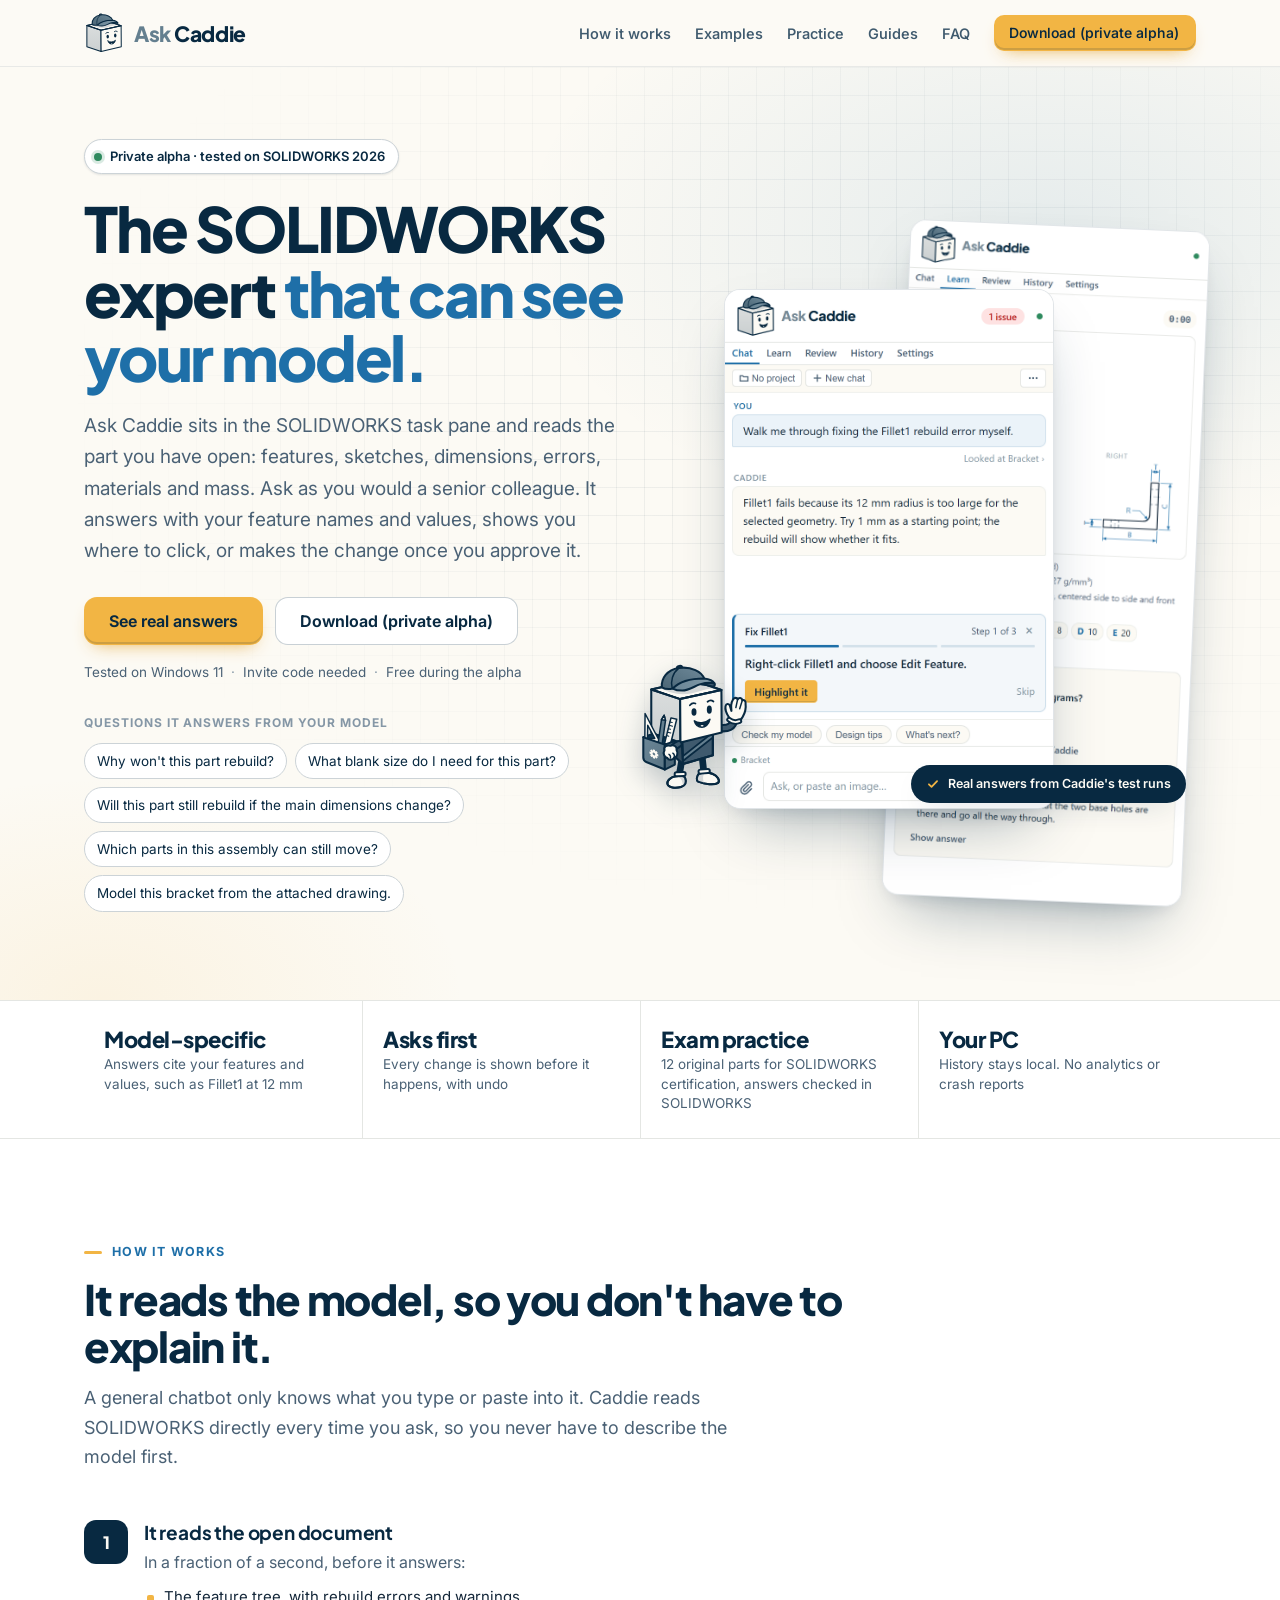
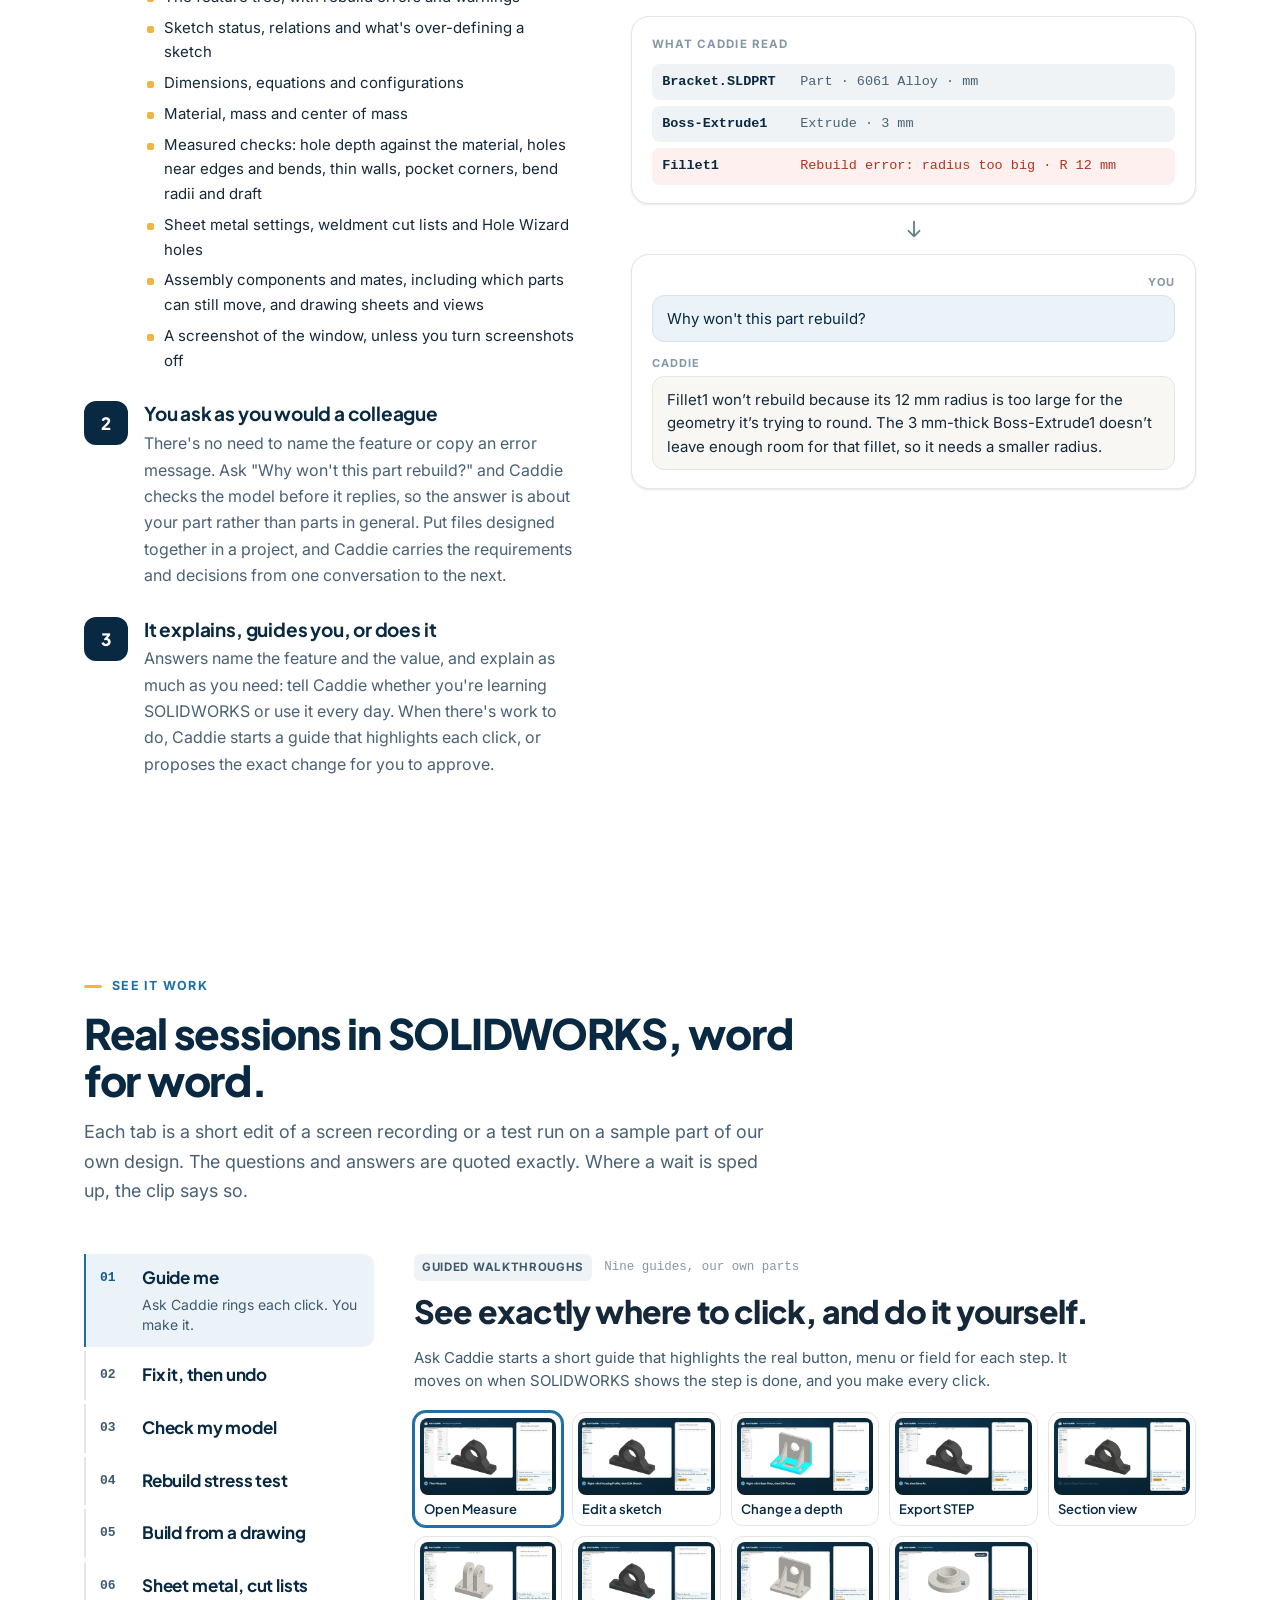
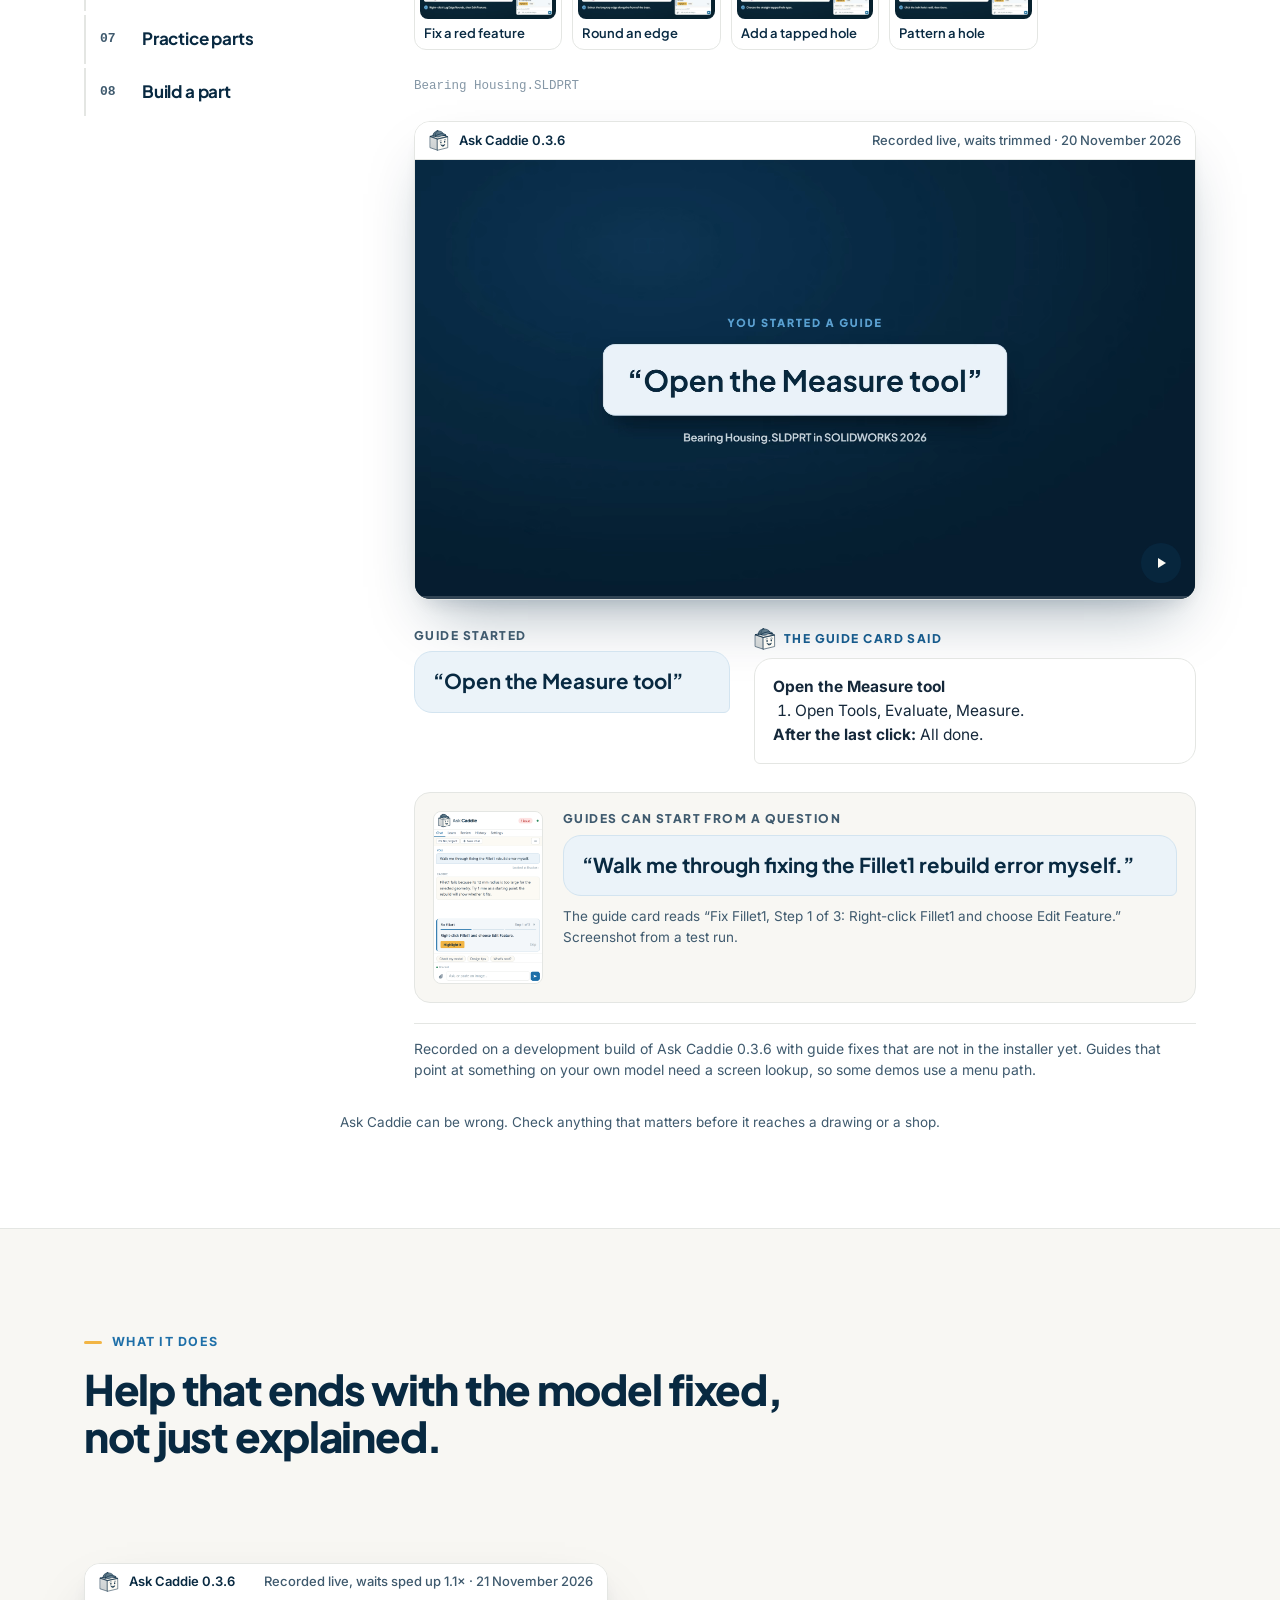
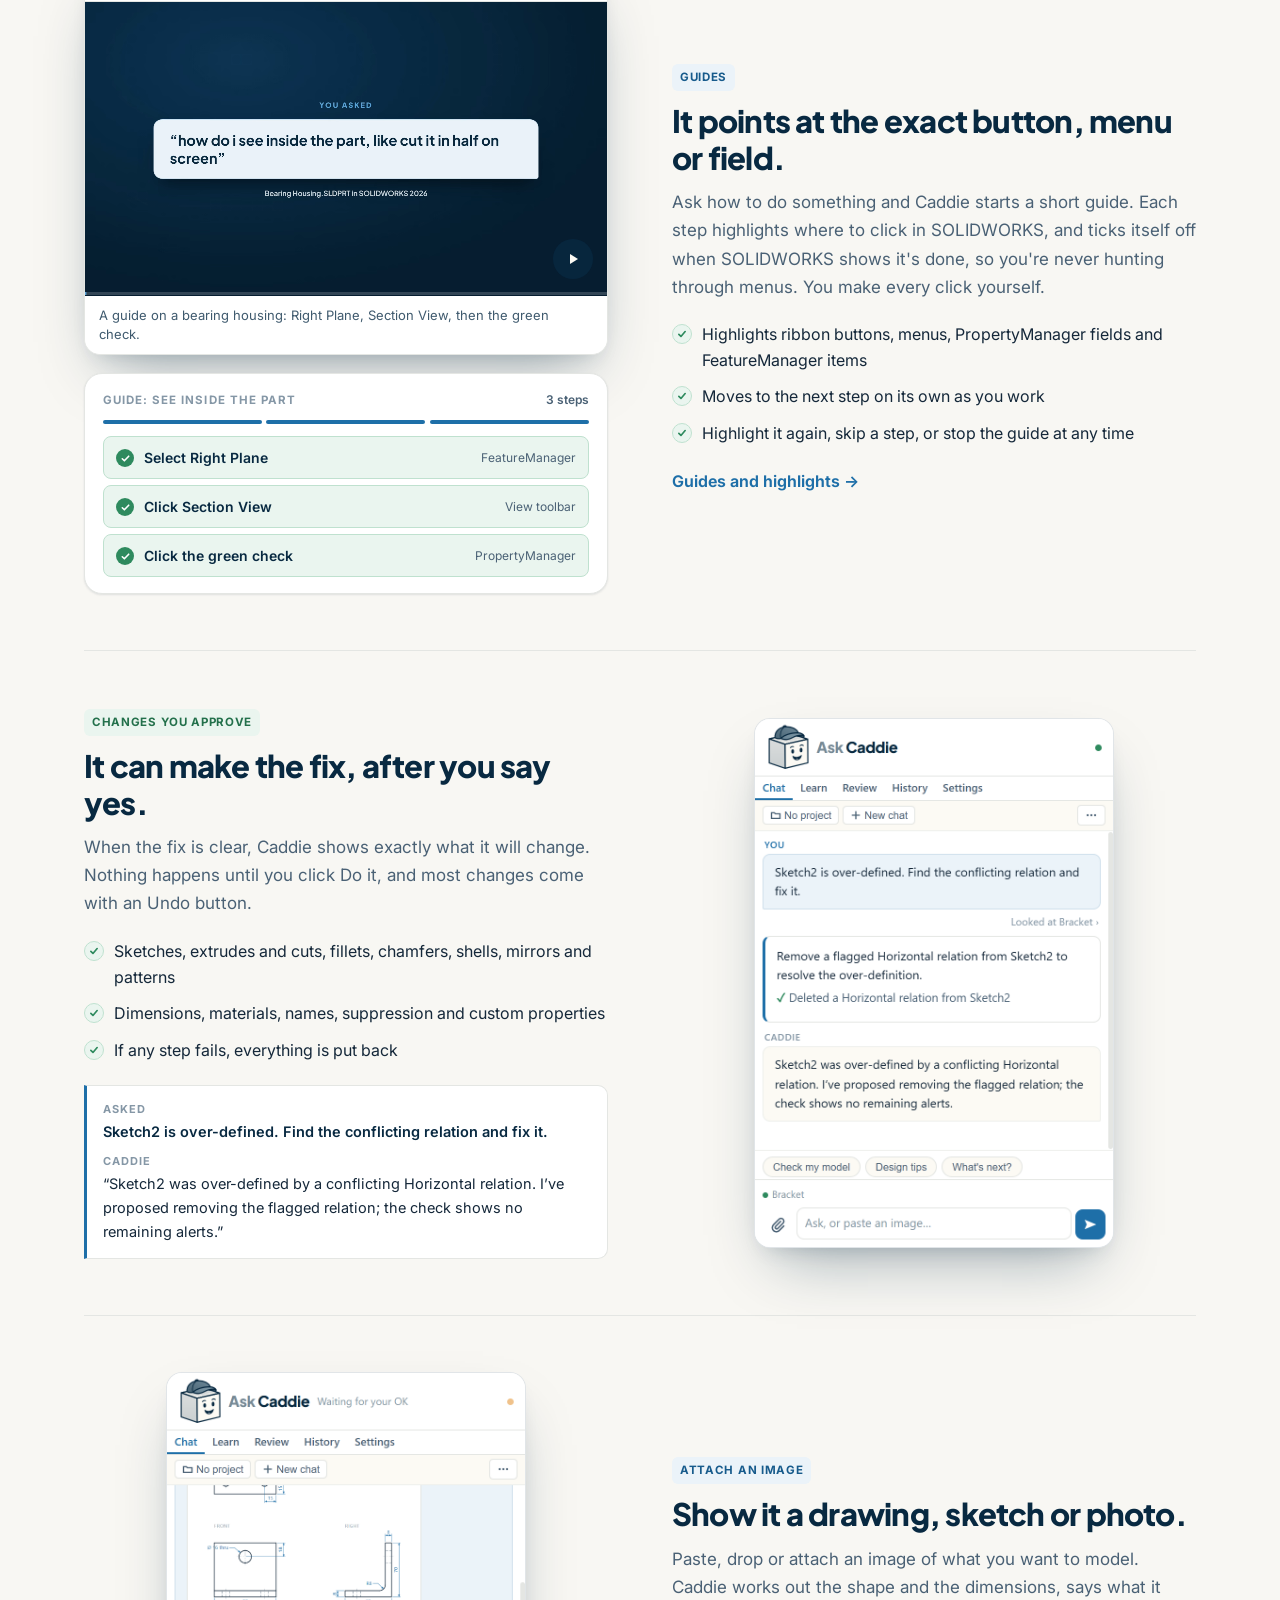
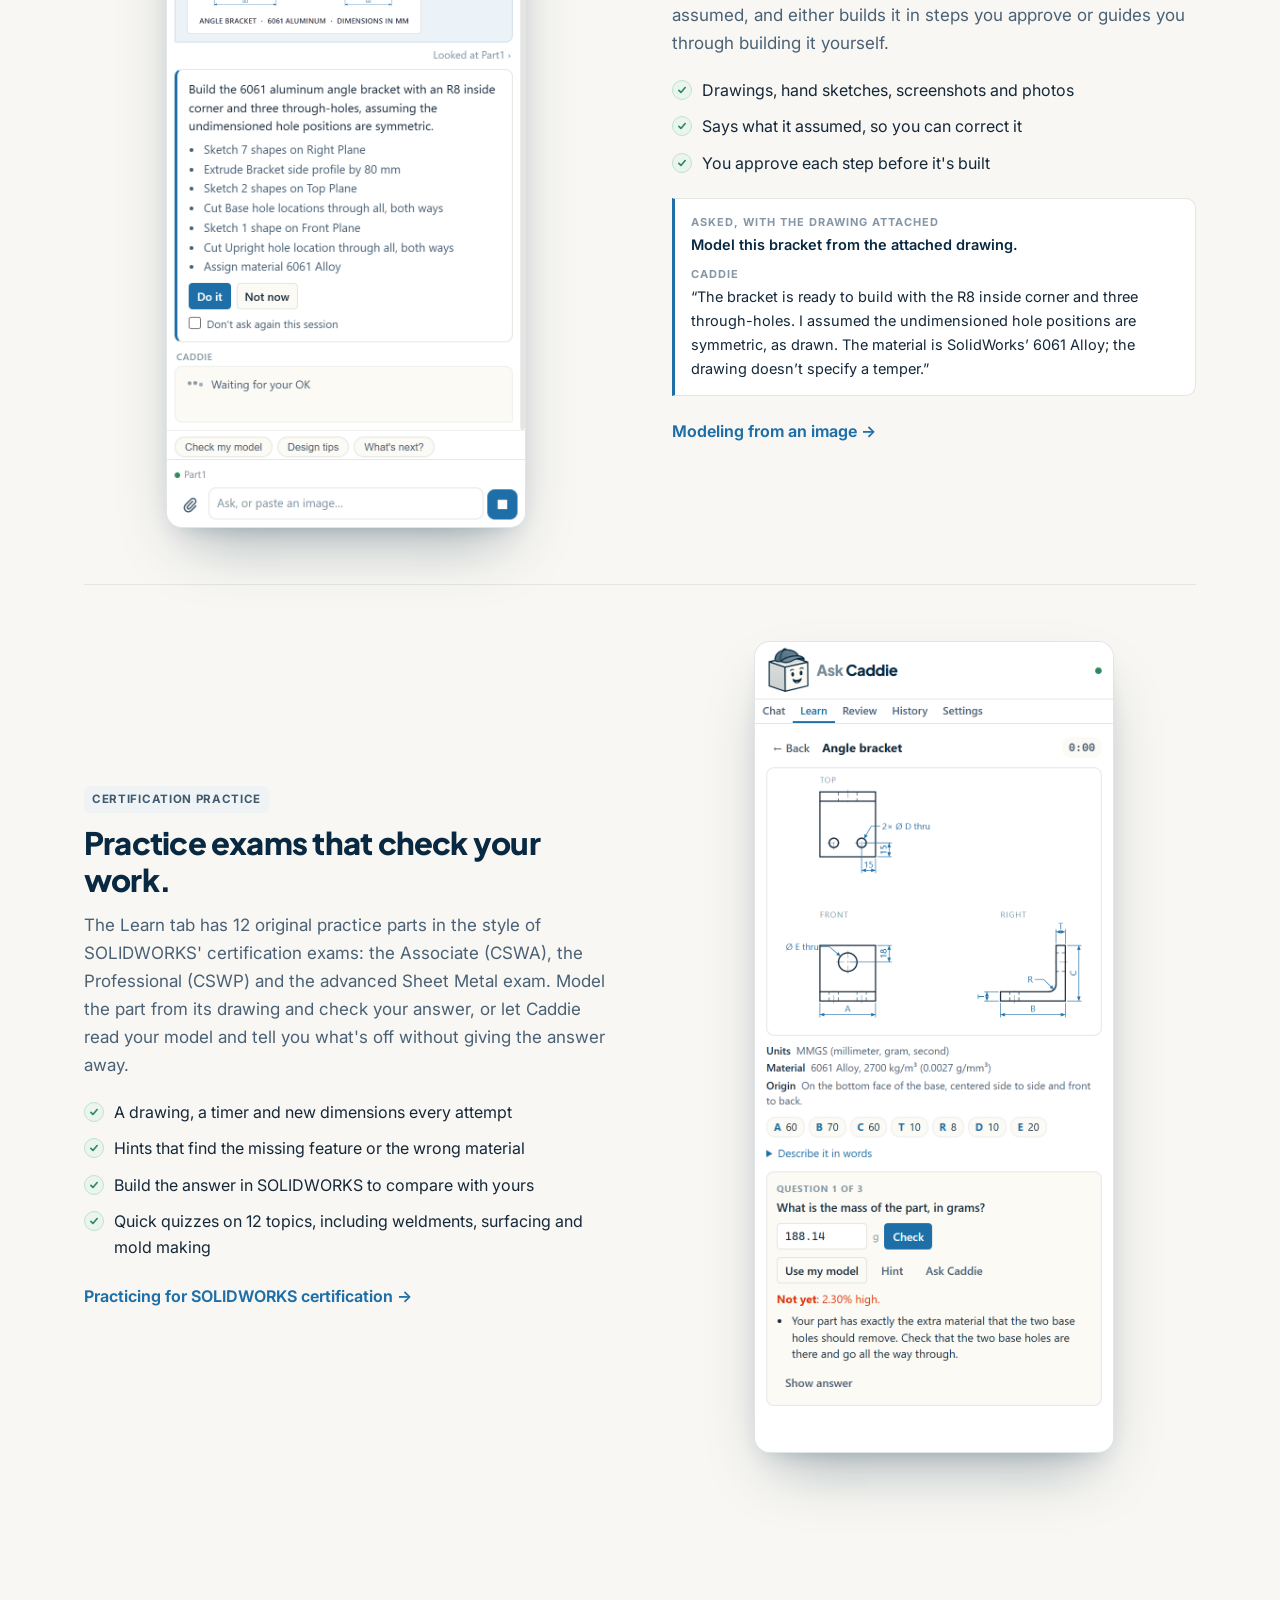
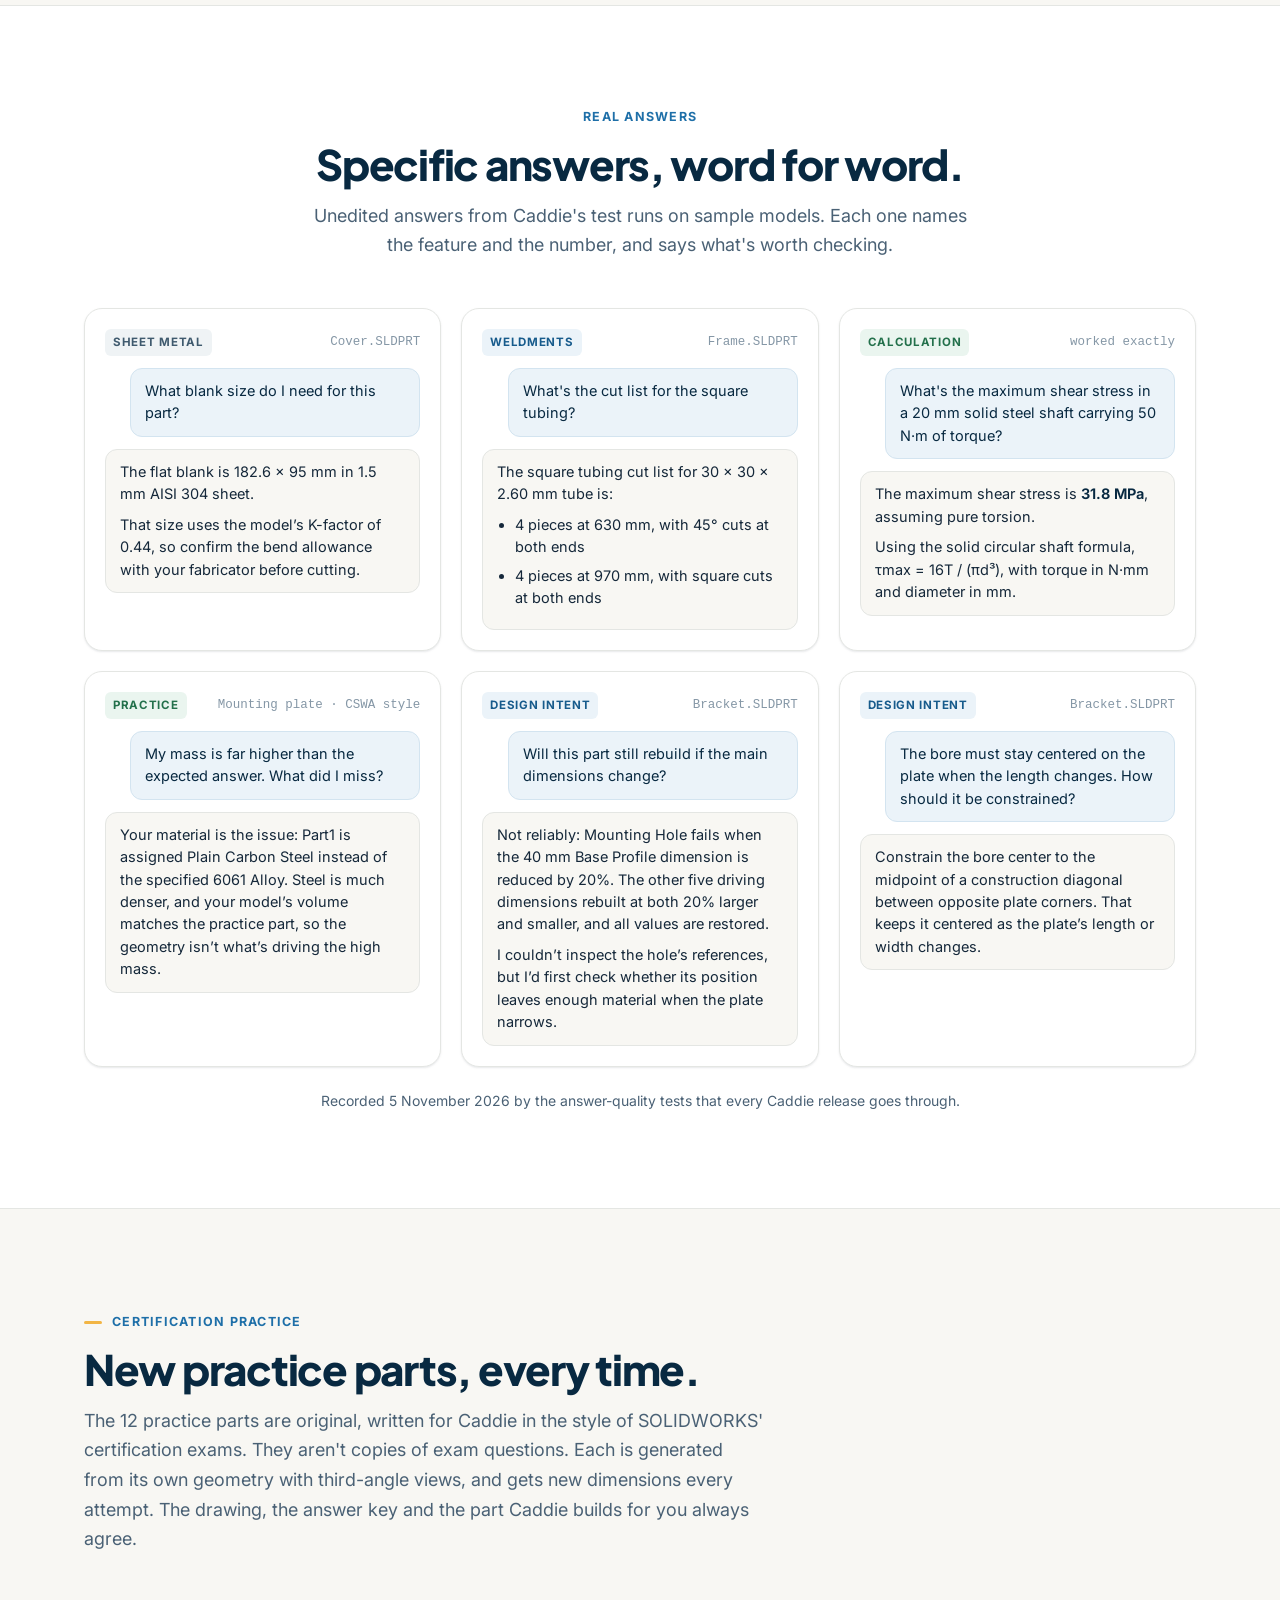
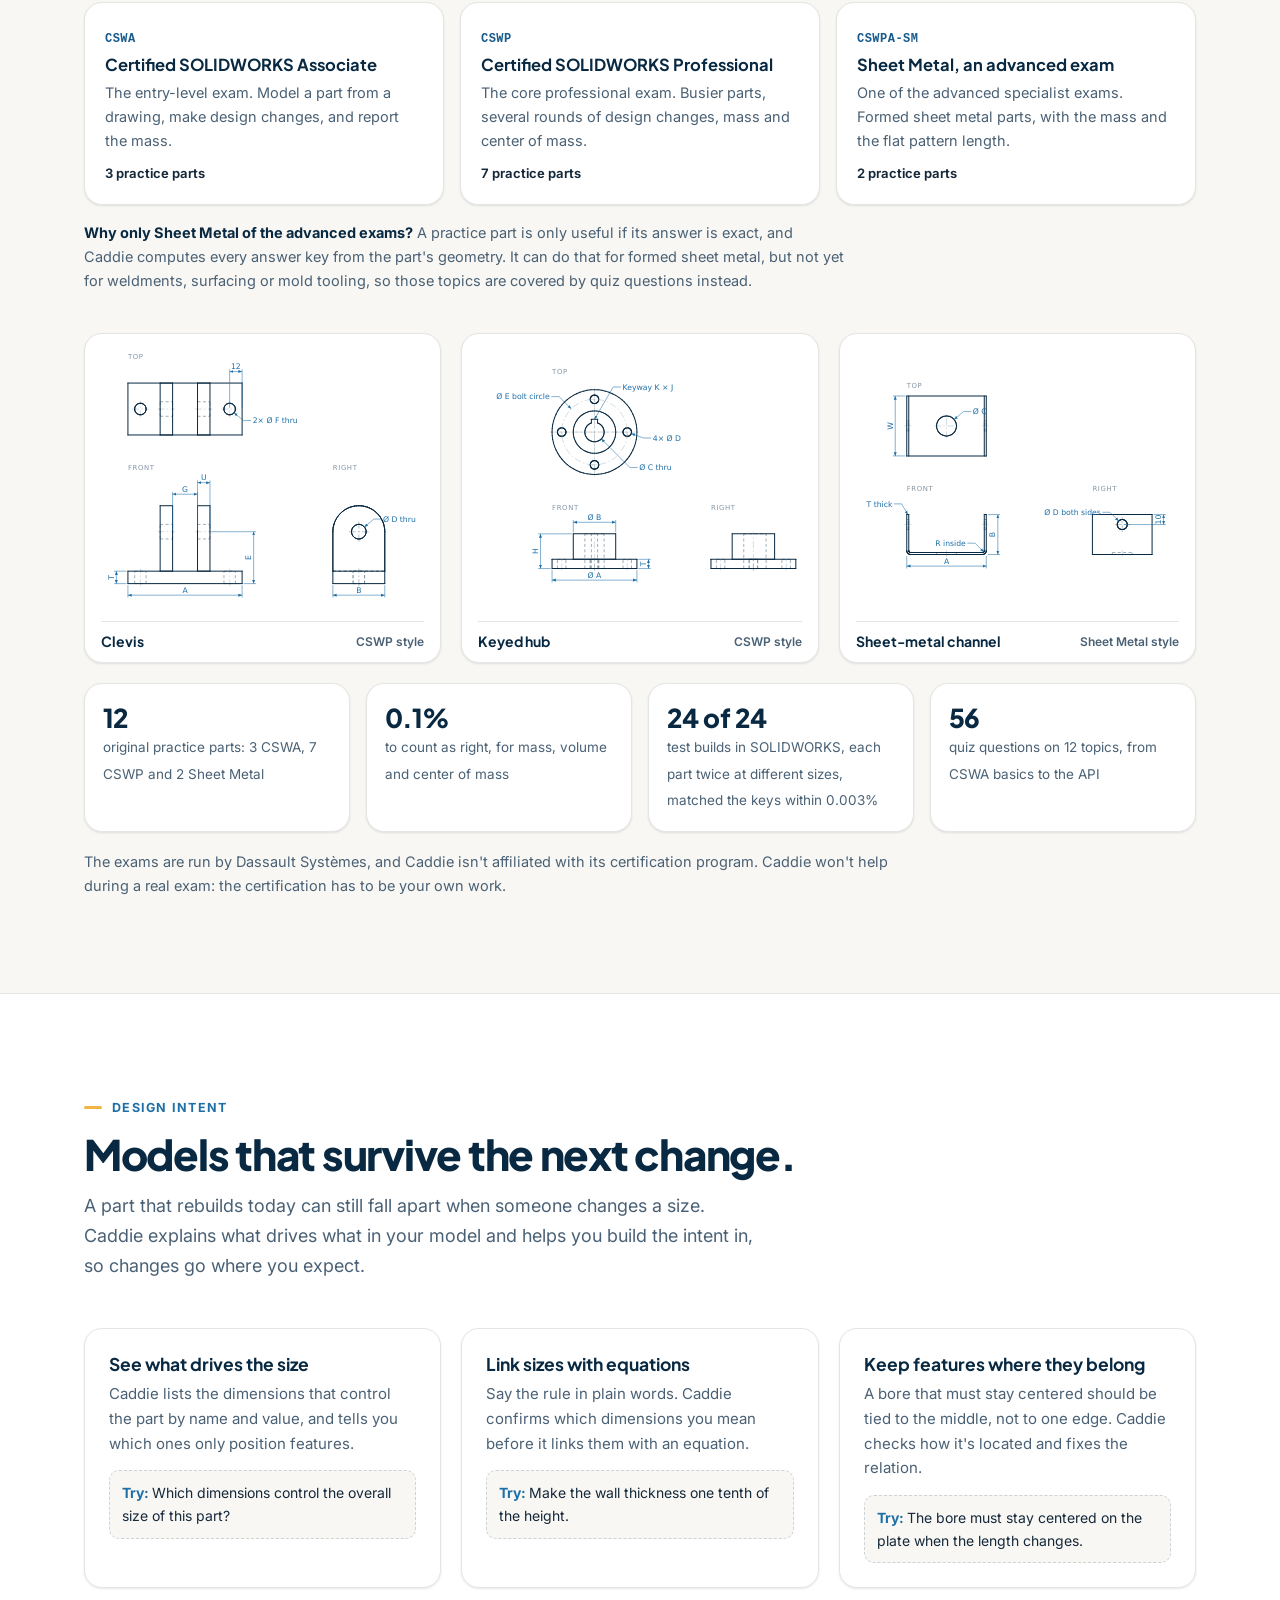
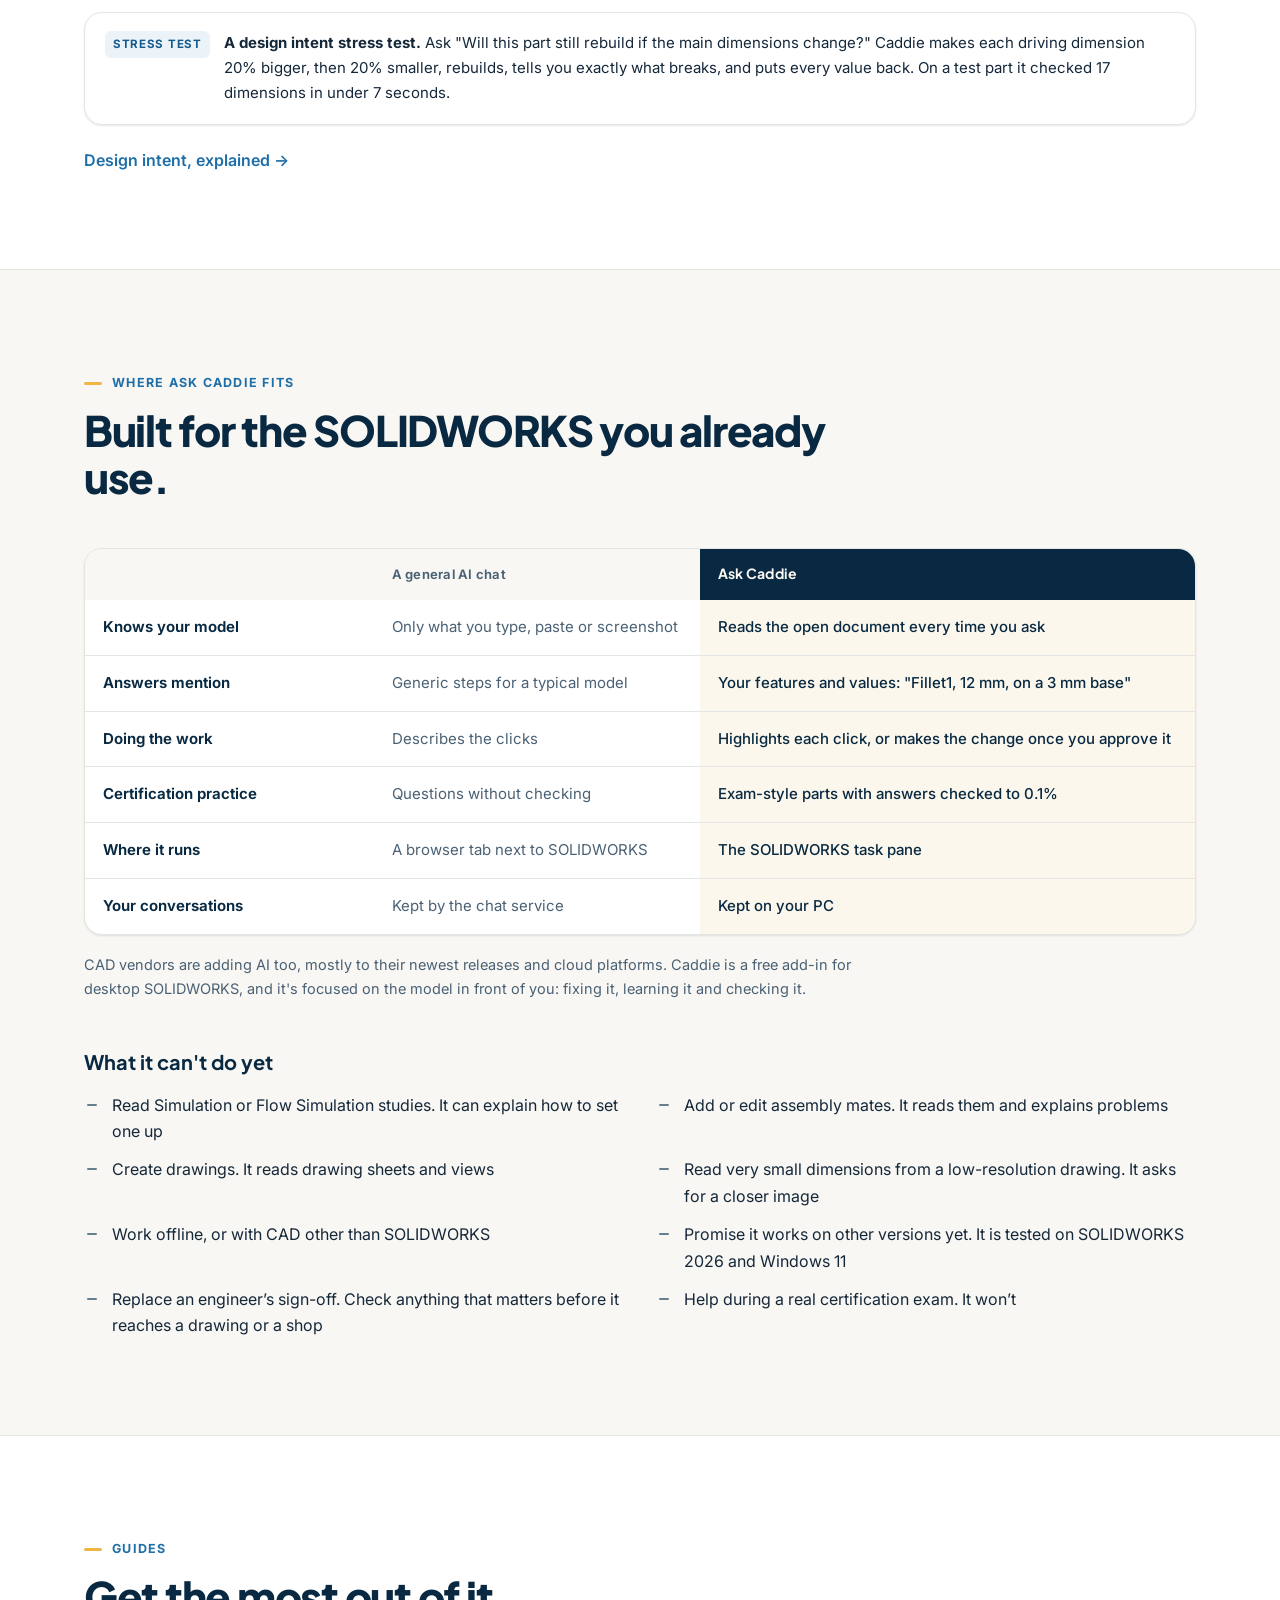
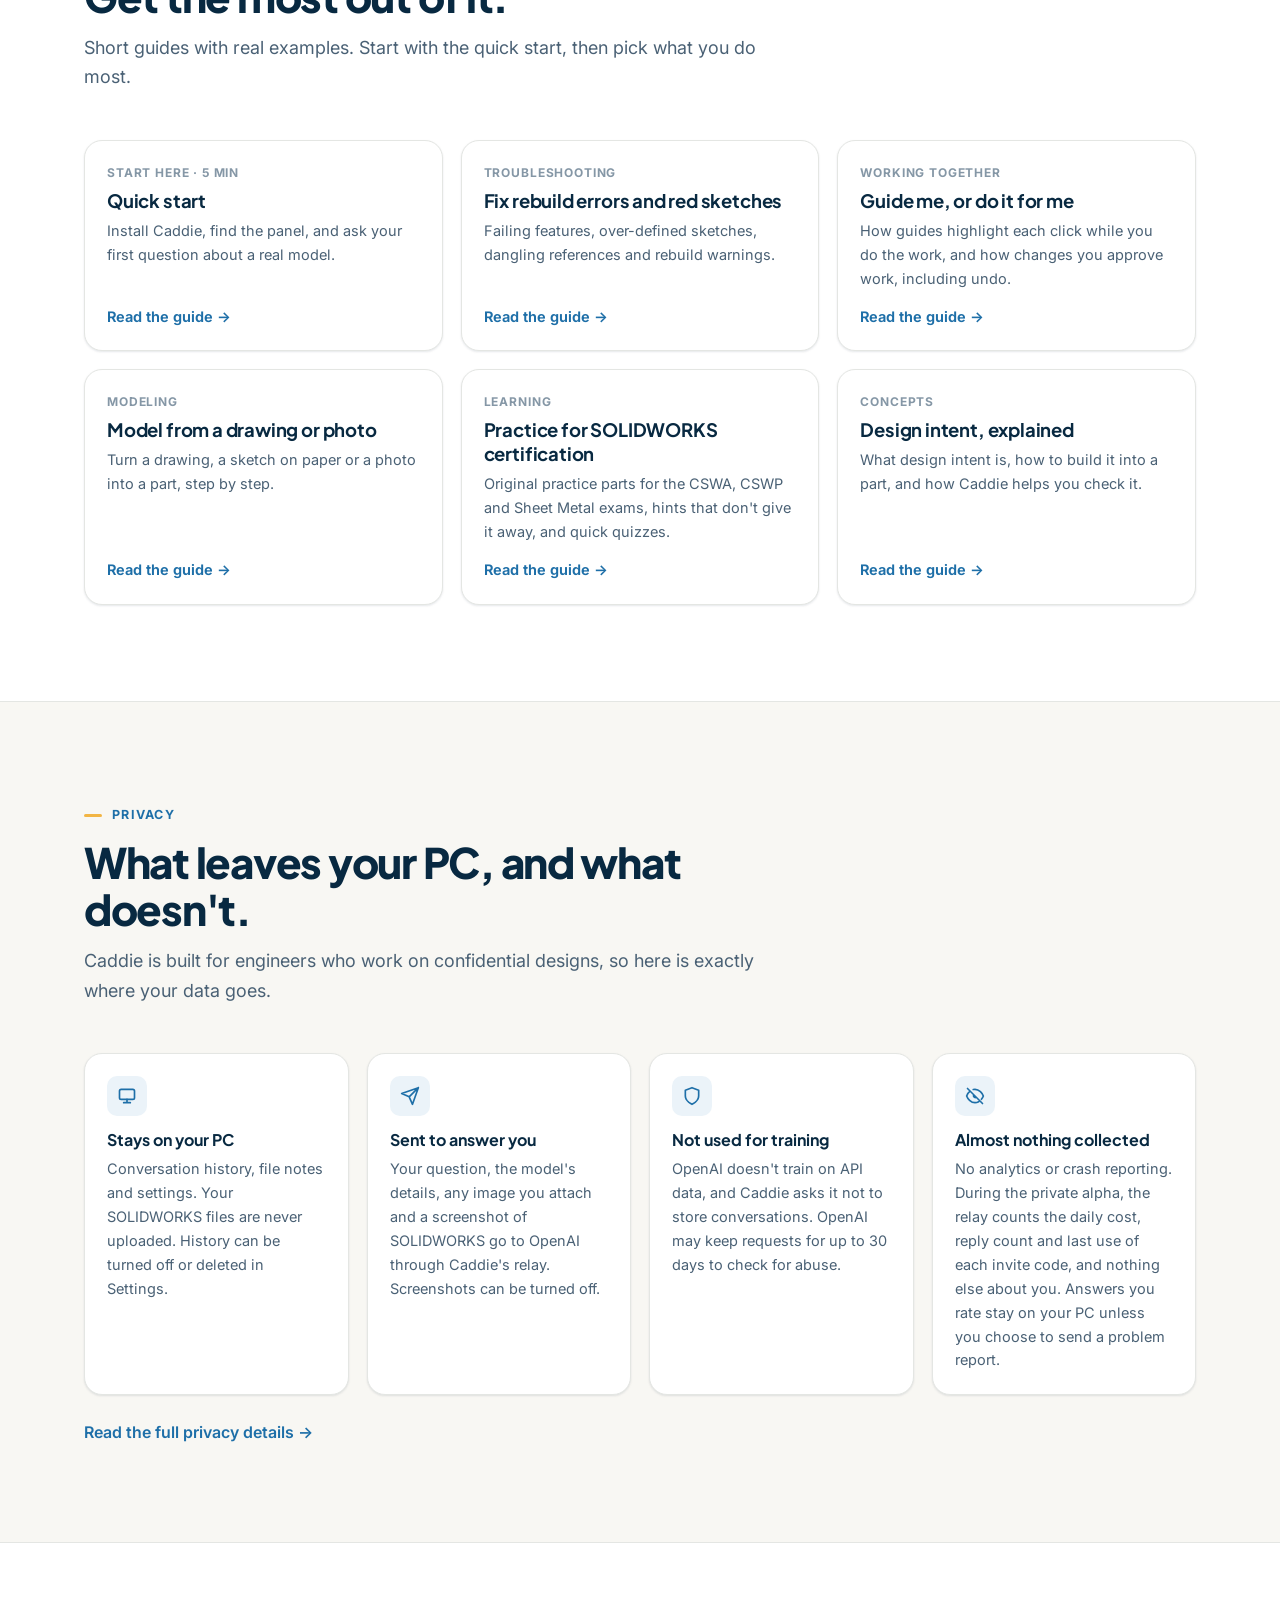
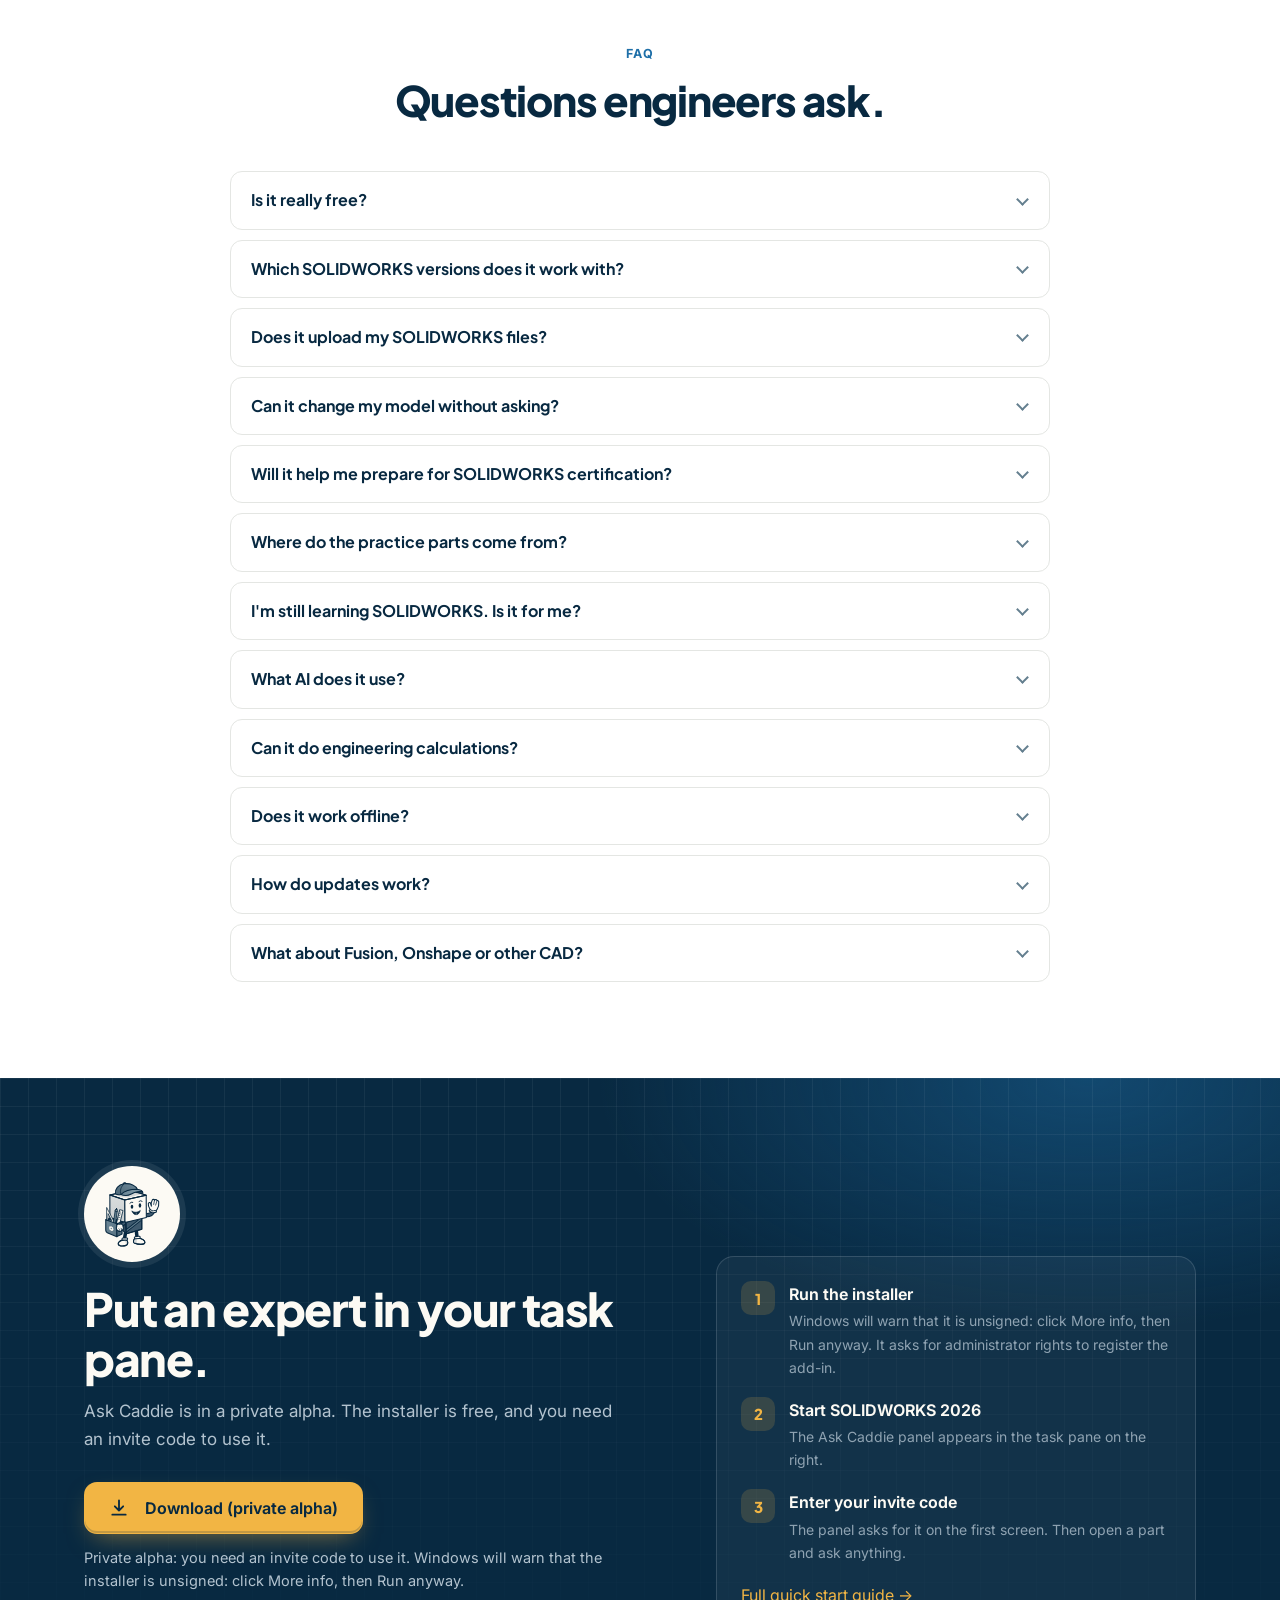
==== commit 3c55cf2b: "Build a part: planet carrier clip (X6) as the second example Co-Authored-By: Claude Sonnet 5.5 <nore" ====
--- a/index.html
+++ b/index.html
@@ -344,7 +344,7 @@
       <div class="x-top"><span class="tag steel">Generative modeling</span><span class="ex-model">Examples built on a new empty part</span></div>
       <h3 class="x-h">Describe a part. Watch it get built.</h3>
       <p class="x-how g-how">Ask Caddie checks the request against real geometry, says what it assumed, and builds the part in SOLIDWORKS with features and fully defined sketches. Change a size afterward and the part follows.</p>
-      
+      <div class="g-chips" role="group" aria-label="Choose an example"><button class="g-chip" type="button" data-g="bracket" aria-pressed="true"><img src="video/build-bracket-poster.jpg" width="160" height="90" loading="lazy" alt=""><span>Machine bracket</span></button><button class="g-chip" type="button" data-g="carrier" aria-pressed="false"><img src="video/build-carrier-poster.jpg" width="160" height="90" loading="lazy" alt=""><span>Planet carrier</span></button></div>
       <div class="g-item" id="g-bracket">
         <p class="g-model"><span class="ex-model">A new empty part</span></p>
         <figure class="frame">
@@ -356,9 +356,20 @@
           <div class="x-a"><span class="chat-label chat-label-ai"><img src="img/caddie-head.svg" width="22" height="22" alt="">Ask Caddie replied first</span><div class="bubble bubble-ai"><p>The rear M8 bolts would interfere with the upright if it’s flush with the back edge: their centers are only 3 mm from its front face, but a typical socket head has a 6.5 mm radius.</p><p>May I move the rear holes to 23 mm from the back edge, keep the front holes at 15 mm, and link both rows to the plate size in SOLIDWORKS?</p></div></div><div class="x-q"><span class="chat-label">You replied</span><div class="bubble bubble-user"><p>Yes, go ahead.</p></div></div><div class="x-a"><span class="chat-label chat-label-ai"><img src="img/caddie-head.svg" width="22" height="22" alt="">After the build</span><div class="bubble bubble-ai"><p>The bracket is built in SOLIDWORKS, with the mounting-hole positions linked to the plate width and depth.</p><p>I used 8 mm thick gussets with 60 mm feet and 65 mm height. The 5 mm fillets cover the main base and upright edges, not every outside edge or the gussets. No material is assigned yet.</p></div></div><div class="x-q"><span class="chat-label">You typed</span><div class="bubble bubble-user"><p>Make the base 240 wide.</p></div></div><div class="x-a"><span class="chat-label chat-label-ai"><img src="img/caddie-head.svg" width="22" height="22" alt="">Ask Caddie replied</span><div class="bubble bubble-ai"><p>The base is now 240 mm wide in SOLIDWORKS. The upright widened with it, and the mounting holes follow the plate width.</p></div></div>
           <p class="case-note">Built in 13 features: two extrudes, four Hole Wizard M8 counterbores, a bore, a 3 × 2 lightening-hole pattern, two mirrored gussets and two fillets. After the build, all five sketches were fully defined and the part had no rebuild errors, checked outside the recording. In the clip, 3.8 minutes are cut to about 34 seconds. One fillet stage failed on an edge point and was redone.</p>
         </div>
+      </div><div class="g-item" id="g-carrier" hidden>
+        <p class="g-model"><span class="ex-model">A new empty part</span></p>
+        <figure class="frame">
+          <div class="frame-bar"><img src="img/caddie-head.svg" width="20" height="20" alt=""><span class="frame-ver">Ask Caddie 0.3.6</span><span class="frame-note">Recorded live, waits sped up and marked &middot; 23 November 2026</span></div>
+          <div class="frame-media"><video loop muted playsinline preload="none" poster="video/build-carrier-poster.jpg" aria-label="Recording: a planetary carrier request is typed on a new empty part. Ask Caddie builds two plates, three posts, a hub, pin bores and chamfers, asks for the spline and lightening-hole sizes and gets Yes, go ahead twice, then cuts six lightening holes and a 24-tooth spline."><source src="video/build-carrier.mp4" type="video/mp4"><source src="video/build-carrier.webm" type="video/webm"></video><span class="frame-progress" aria-hidden="true"><i></i></span><button class="frame-play" type="button" aria-label="Pause or play the recording"></button></div>
+        </figure>
+        <div class="x-chat x-chat-stack">
+          <div class="x-q"><span class="chat-label">Typed on a new empty part</span><div class="bubble bubble-user">&ldquo;Model a planetary gear carrier: two 140 mm plates 10 mm thick, 30 mm apart, joined by three 20 mm posts on a 100 mm circle, each post halfway between two planet pins; three 16 mm planet pin bores on a 90 mm circle through both plates; a 40 mm hub, 20 mm long, on the outside of one plate with a 24-tooth splined bore through the whole carrier, the teeth straight-sided to approximate the spline; six 20 mm lightening holes in each plate; and 1 mm chamfers on the outer rims.&rdquo;</div></div>
+          <div class="x-a"><span class="chat-label chat-label-ai"><img src="img/caddie-head.svg" width="22" height="22" alt="">Ask Caddie asked first</span><div class="bubble bubble-ai"><p>The plates, posts, hub, pin bores, and 1 mm rim chamfers are built in SOLIDWORKS. I treated the 30 mm spacing as the clear gap between plates.</p><p>The spline and lightening holes remain. What spline standard and size should I use, or what major diameter, minor diameter, and tooth width? For the lightening holes, I suggest a 100 mm pitch circle, staggered between the posts and pins.</p></div></div><div class="x-q"><span class="chat-label">You replied</span><div class="bubble bubble-user"><p>Yes, go ahead.</p></div></div><div class="x-a"><span class="chat-label chat-label-ai"><img src="img/caddie-head.svg" width="22" height="22" alt="">Ask Caddie asked again</span><div class="bubble bubble-ai"><p>The six lightening holes are added through both plates in SOLIDWORKS.</p><p>For the remaining spline, can I use a nonstandard approximation with a 24 mm minor diameter, 26 mm major diameter, and 1.5 mm groove width, or do you have a mating spline specification?</p></div></div><div class="x-q"><span class="chat-label">You replied</span><div class="bubble bubble-user"><p>Yes, go ahead.</p></div></div><div class="x-a"><span class="chat-label chat-label-ai"><img src="img/caddie-head.svg" width="22" height="22" alt="">After the build</span><div class="bubble bubble-ai"><p>The 24-tooth spline is added through the carrier in SOLIDWORKS, using the approved 24 mm minor diameter, 26 mm major diameter, and 1.5 mm groove width.</p><p>It’s a nonstandard approximation, so check the fit against the mating shaft. No material is assigned yet.</p></div></div>
+          <p class="case-note">Built in 10 features, one solid body, with all eight sketches fully defined and no rebuild errors, checked outside the recording. It is fully defined, not fully parametric: the posts, pin bores and lightening holes are dimensioned one by one, so changing one size moves one hole. The spline is straight-sided, not an involute standard spline. A first take was dropped because it put posts on the pin positions and a fillet pick failed; that was fixed in Ask Caddie before this take.</p>
+        </div>
       </div>
       
-      <p class="x-limit">Recorded on a development build of Ask Caddie 0.3.6, third take. No material was assigned and the gussets are not filleted; Ask Caddie said both on screen. It can’t yet make splines, draft, threads or surfaces. You approve each stage, and the result still needs your review.</p>
+      <p class="x-limit">Recorded on a development build of Ask Caddie 0.3.6. In the bracket, no material was assigned and the gussets are not filleted; in the carrier, no material was assigned and the spline is an approximation. Ask Caddie said so on screen each time. It can’t yet make true involute splines, draft, threads or surfaces. You approve each stage, and the result still needs your review.</p>
     </div>
       </div>
     </div>
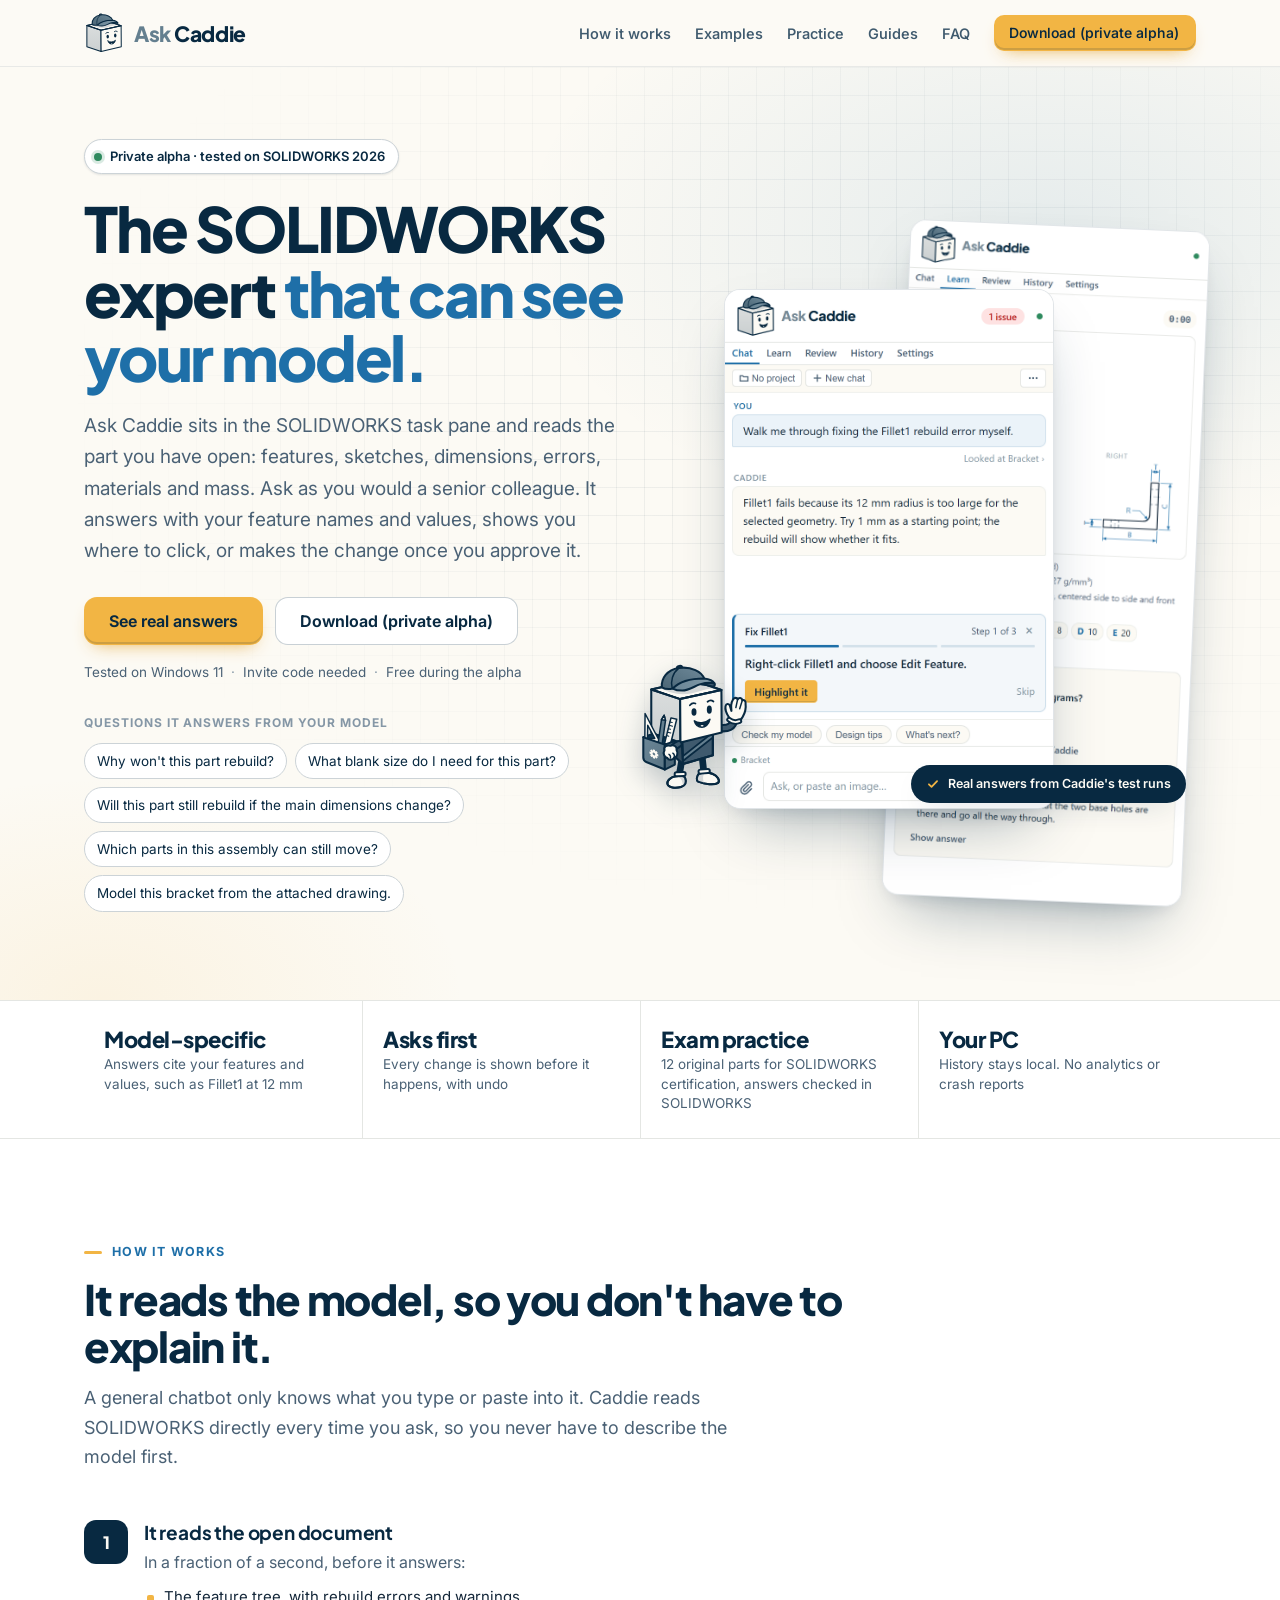
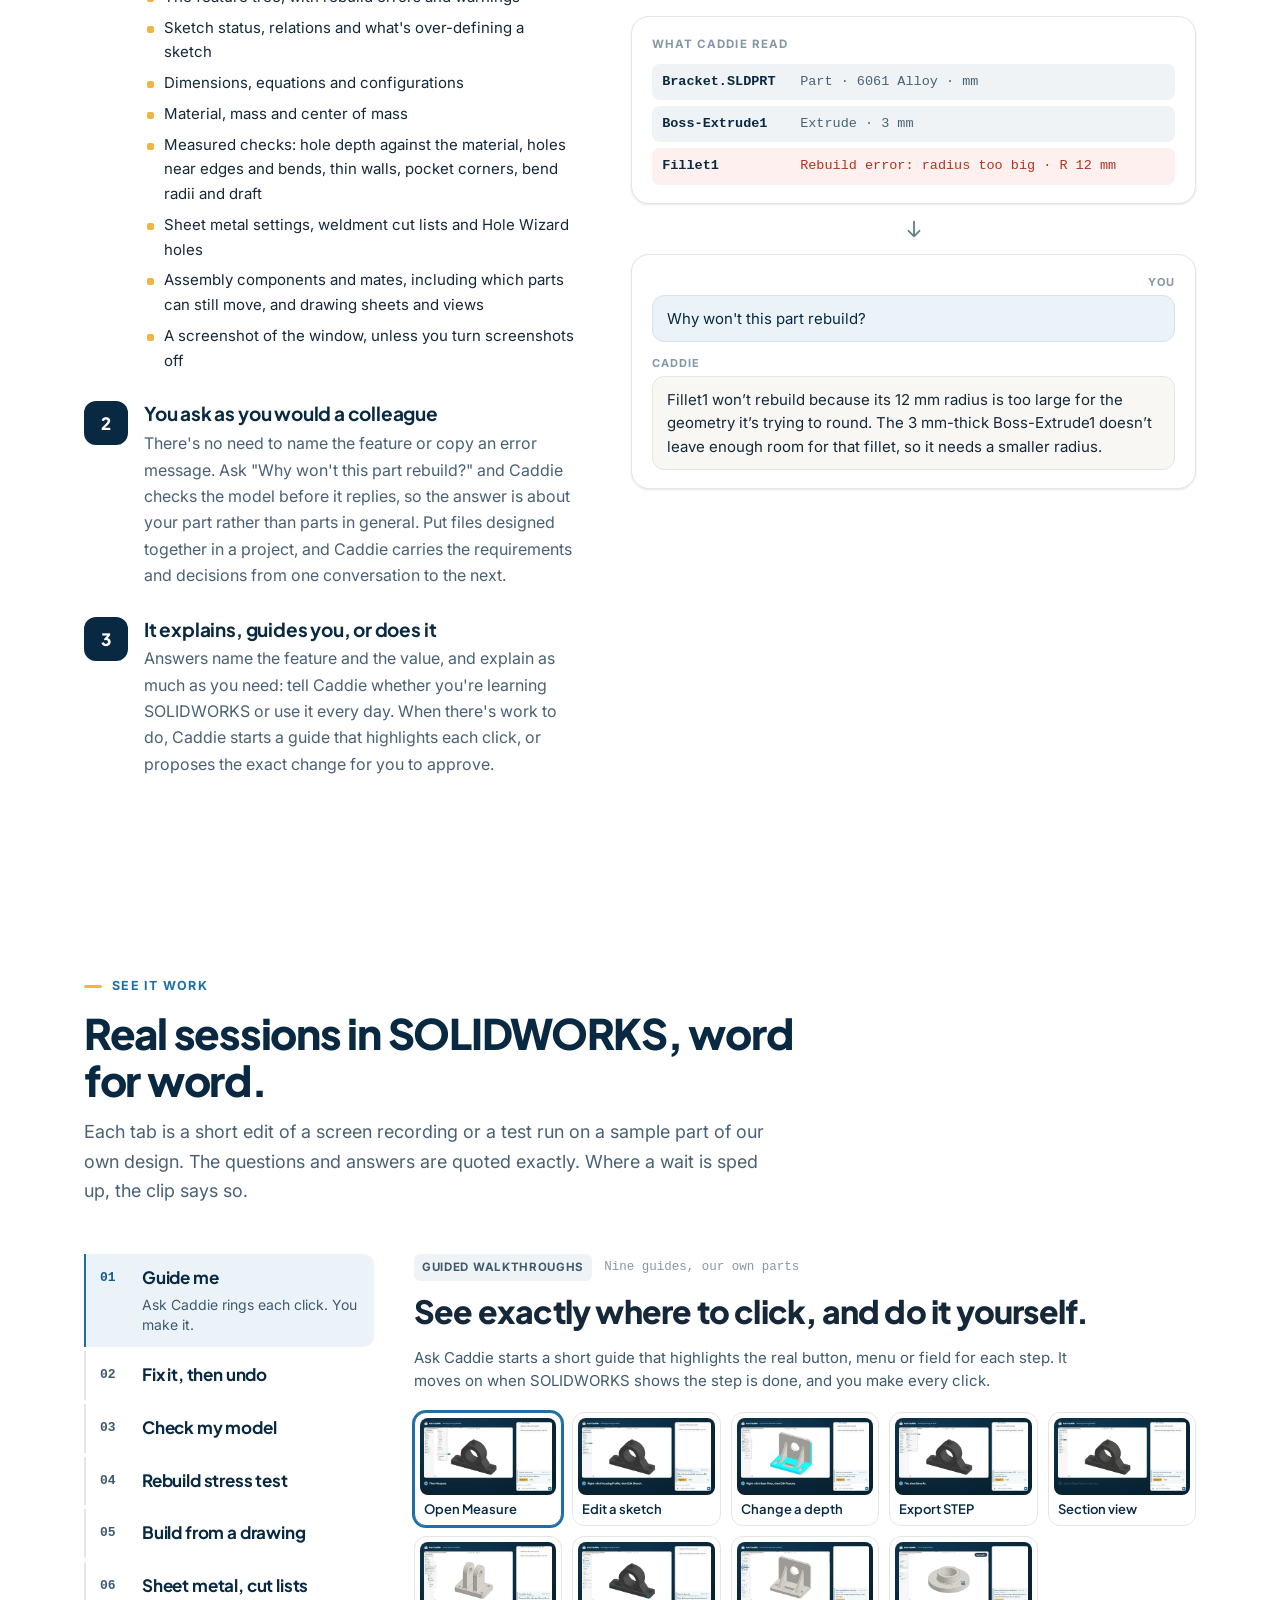
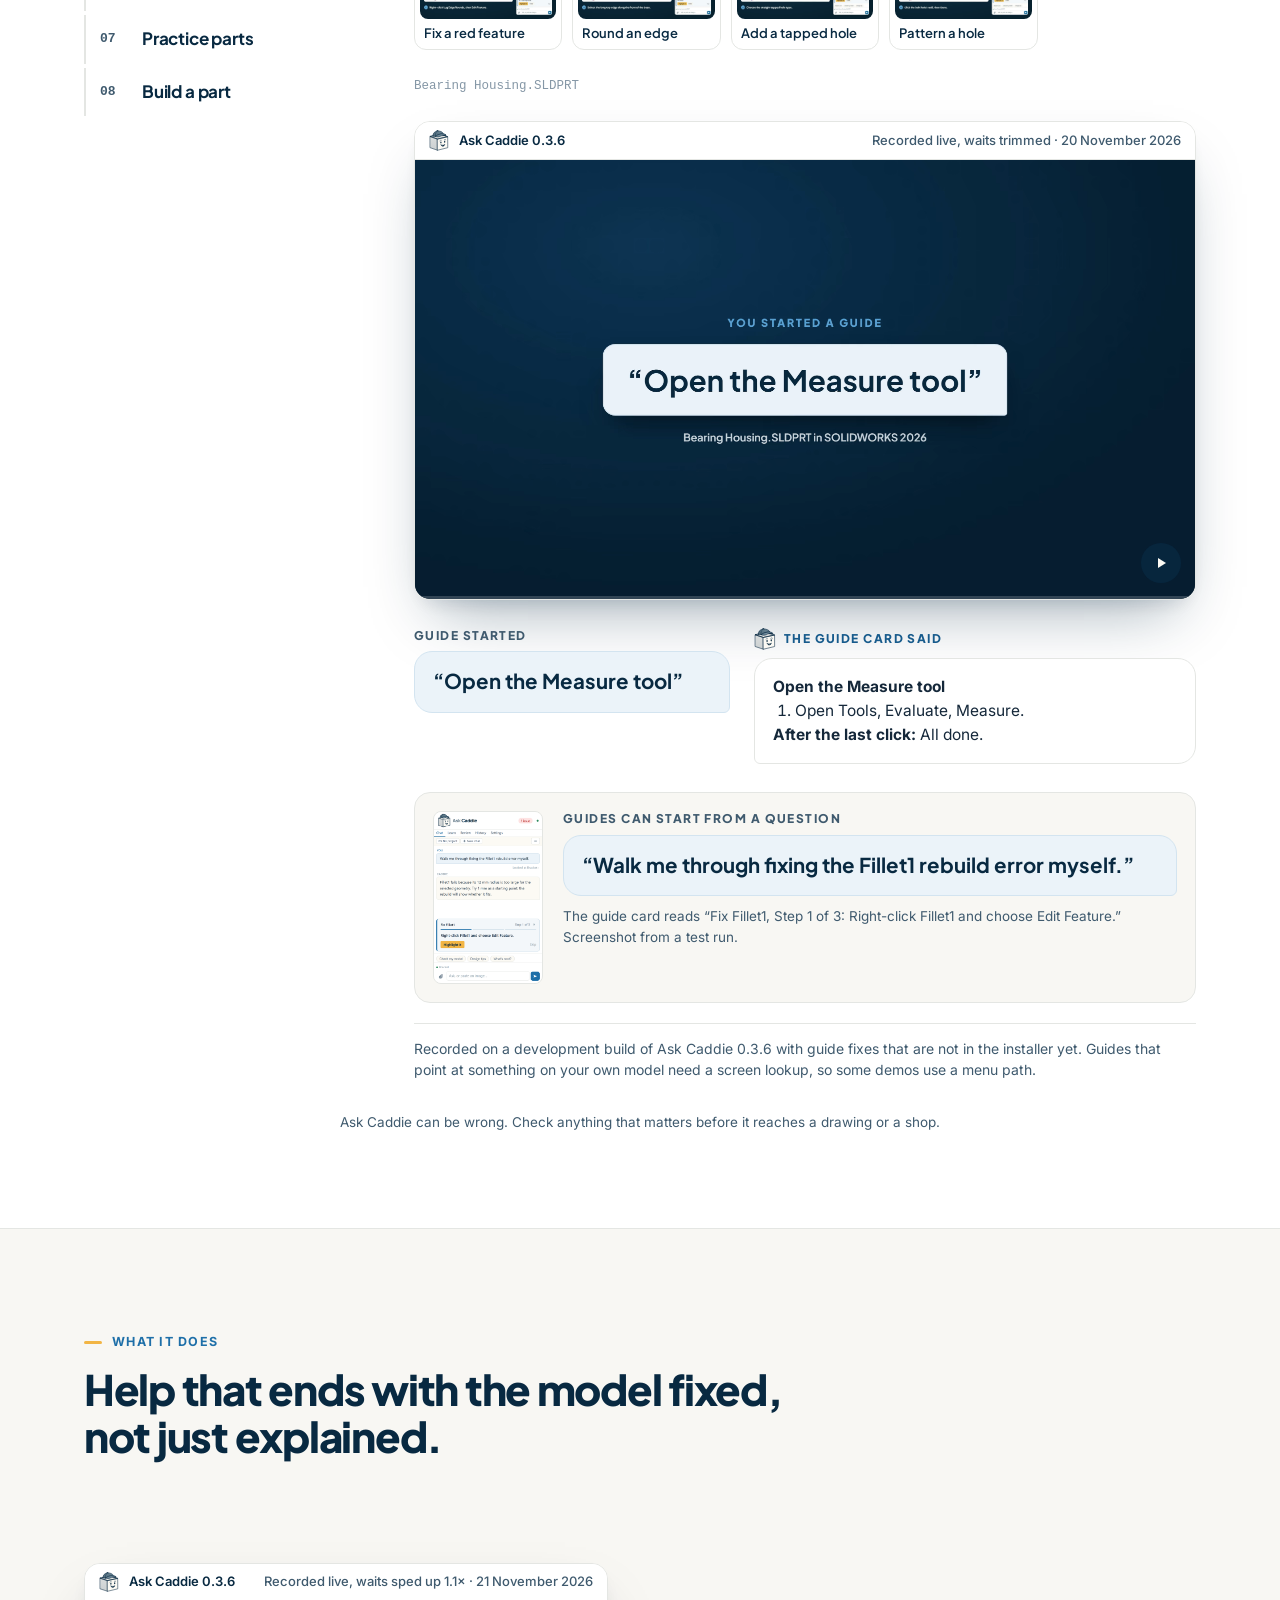
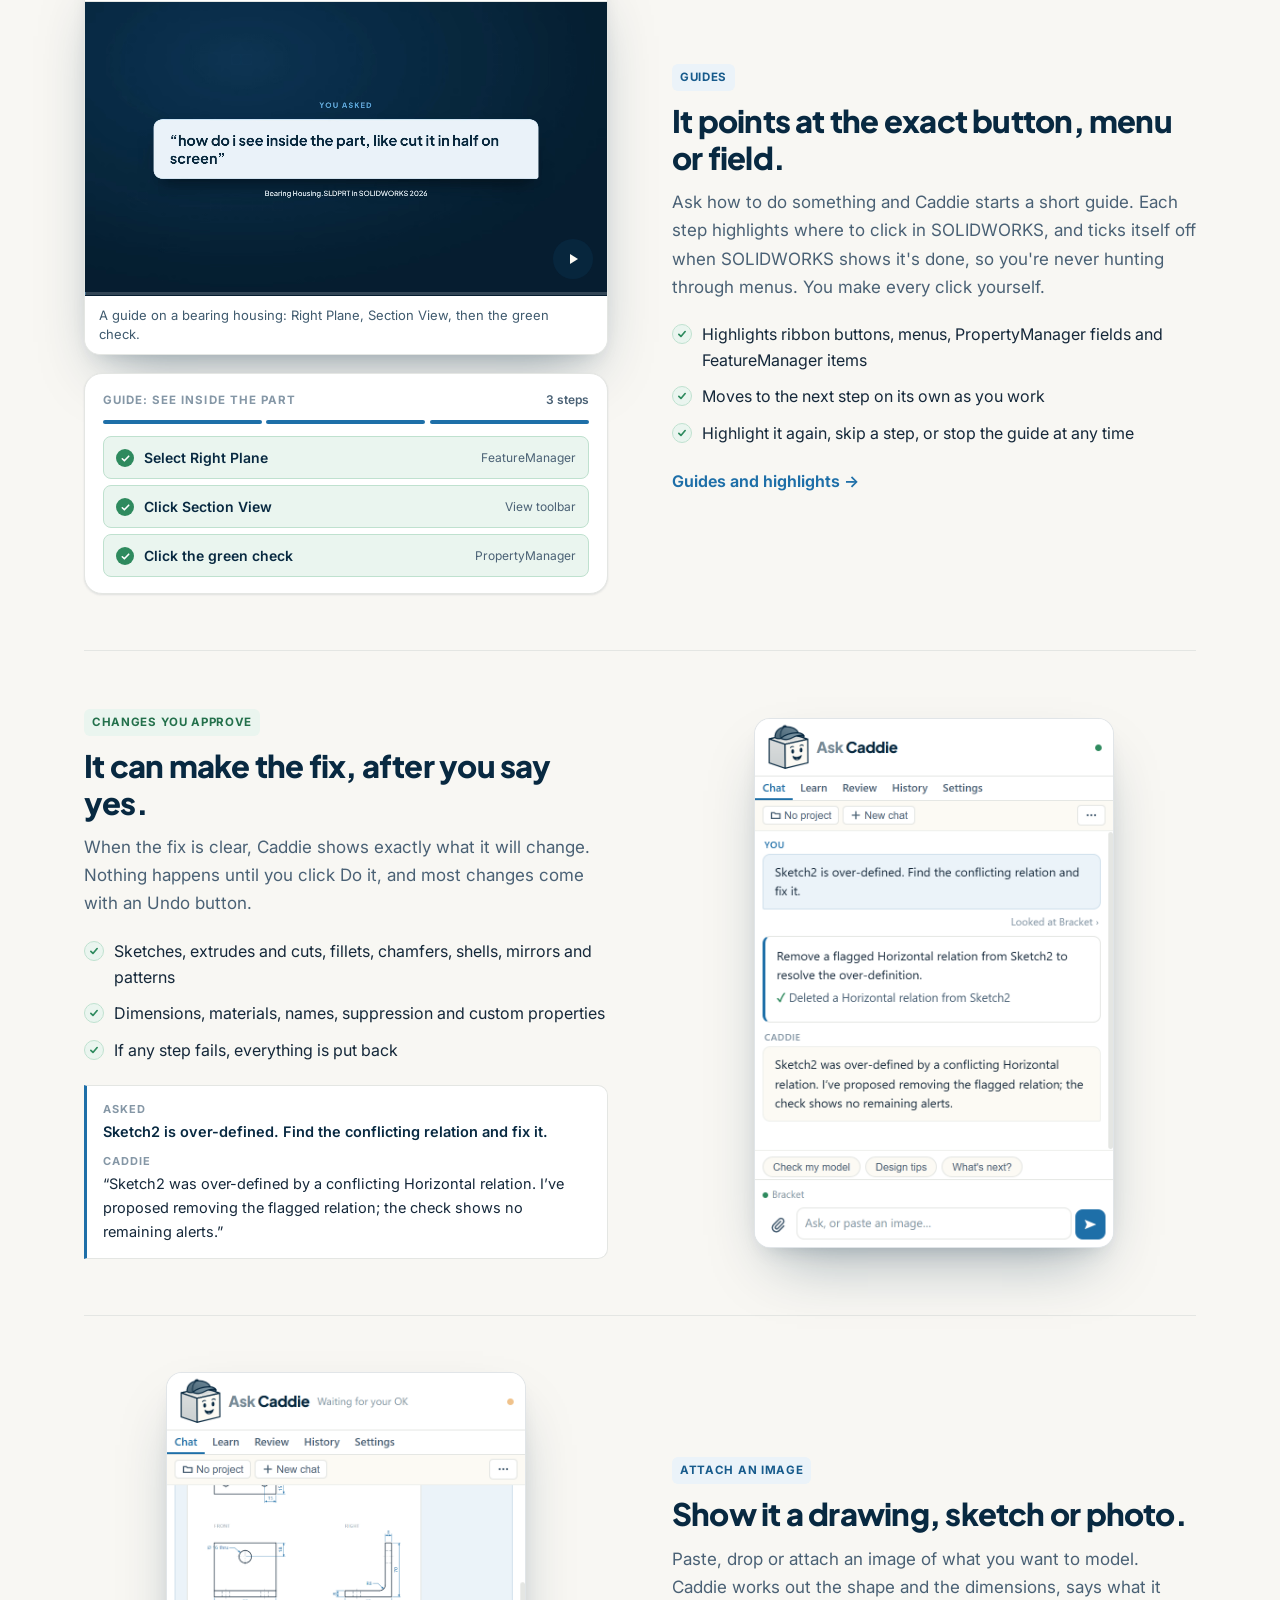
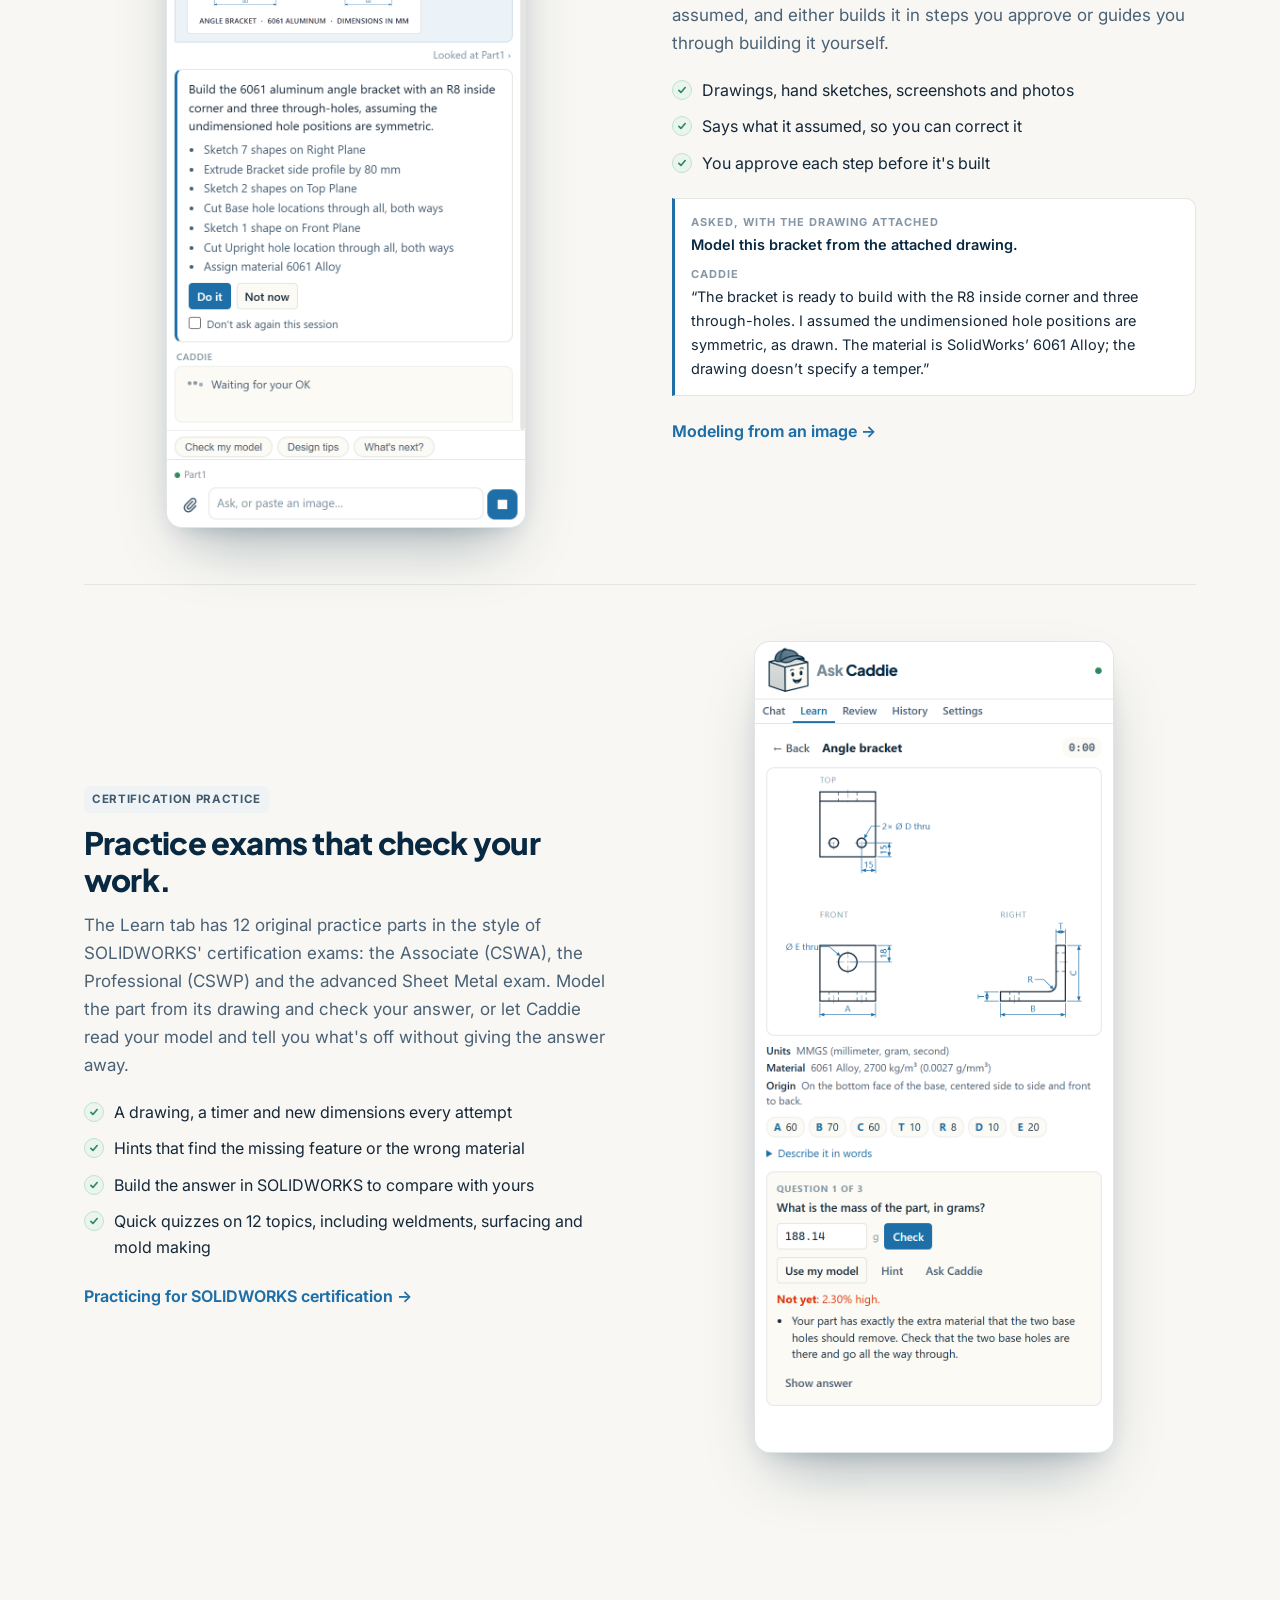
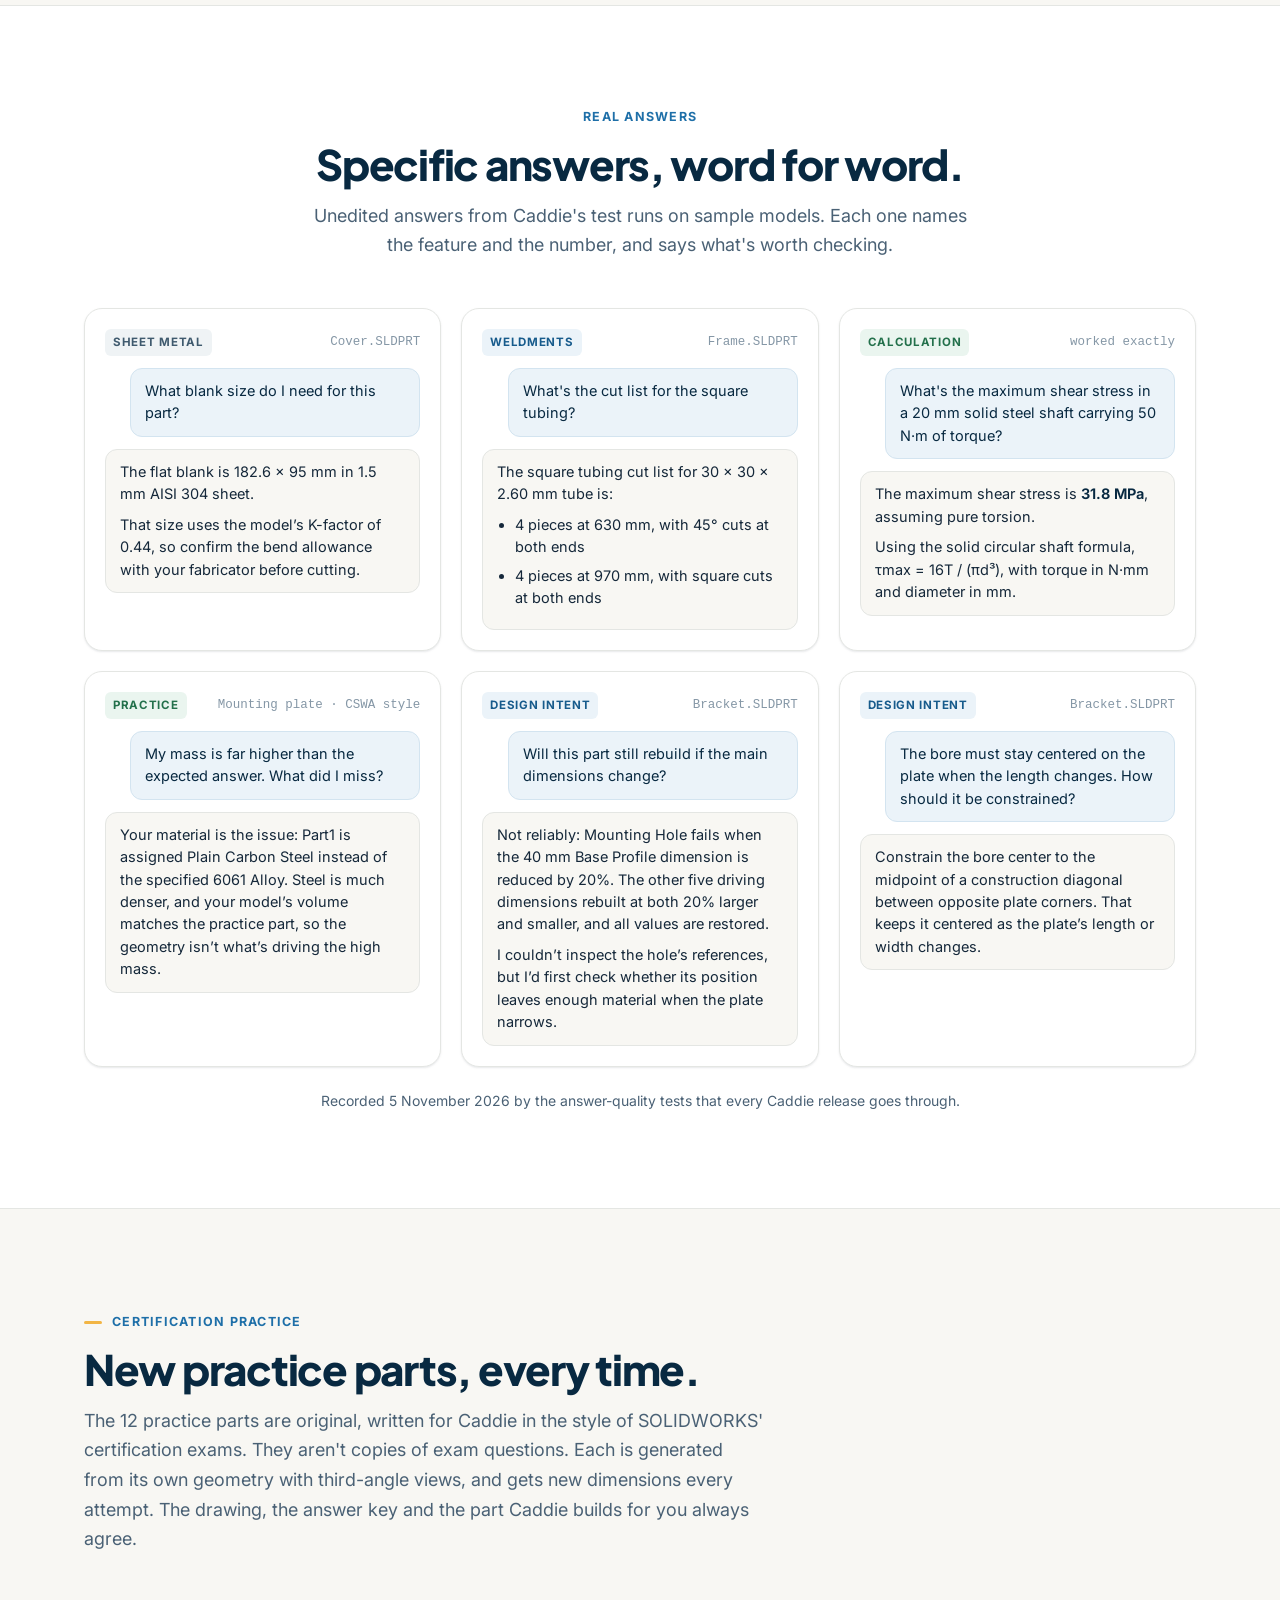
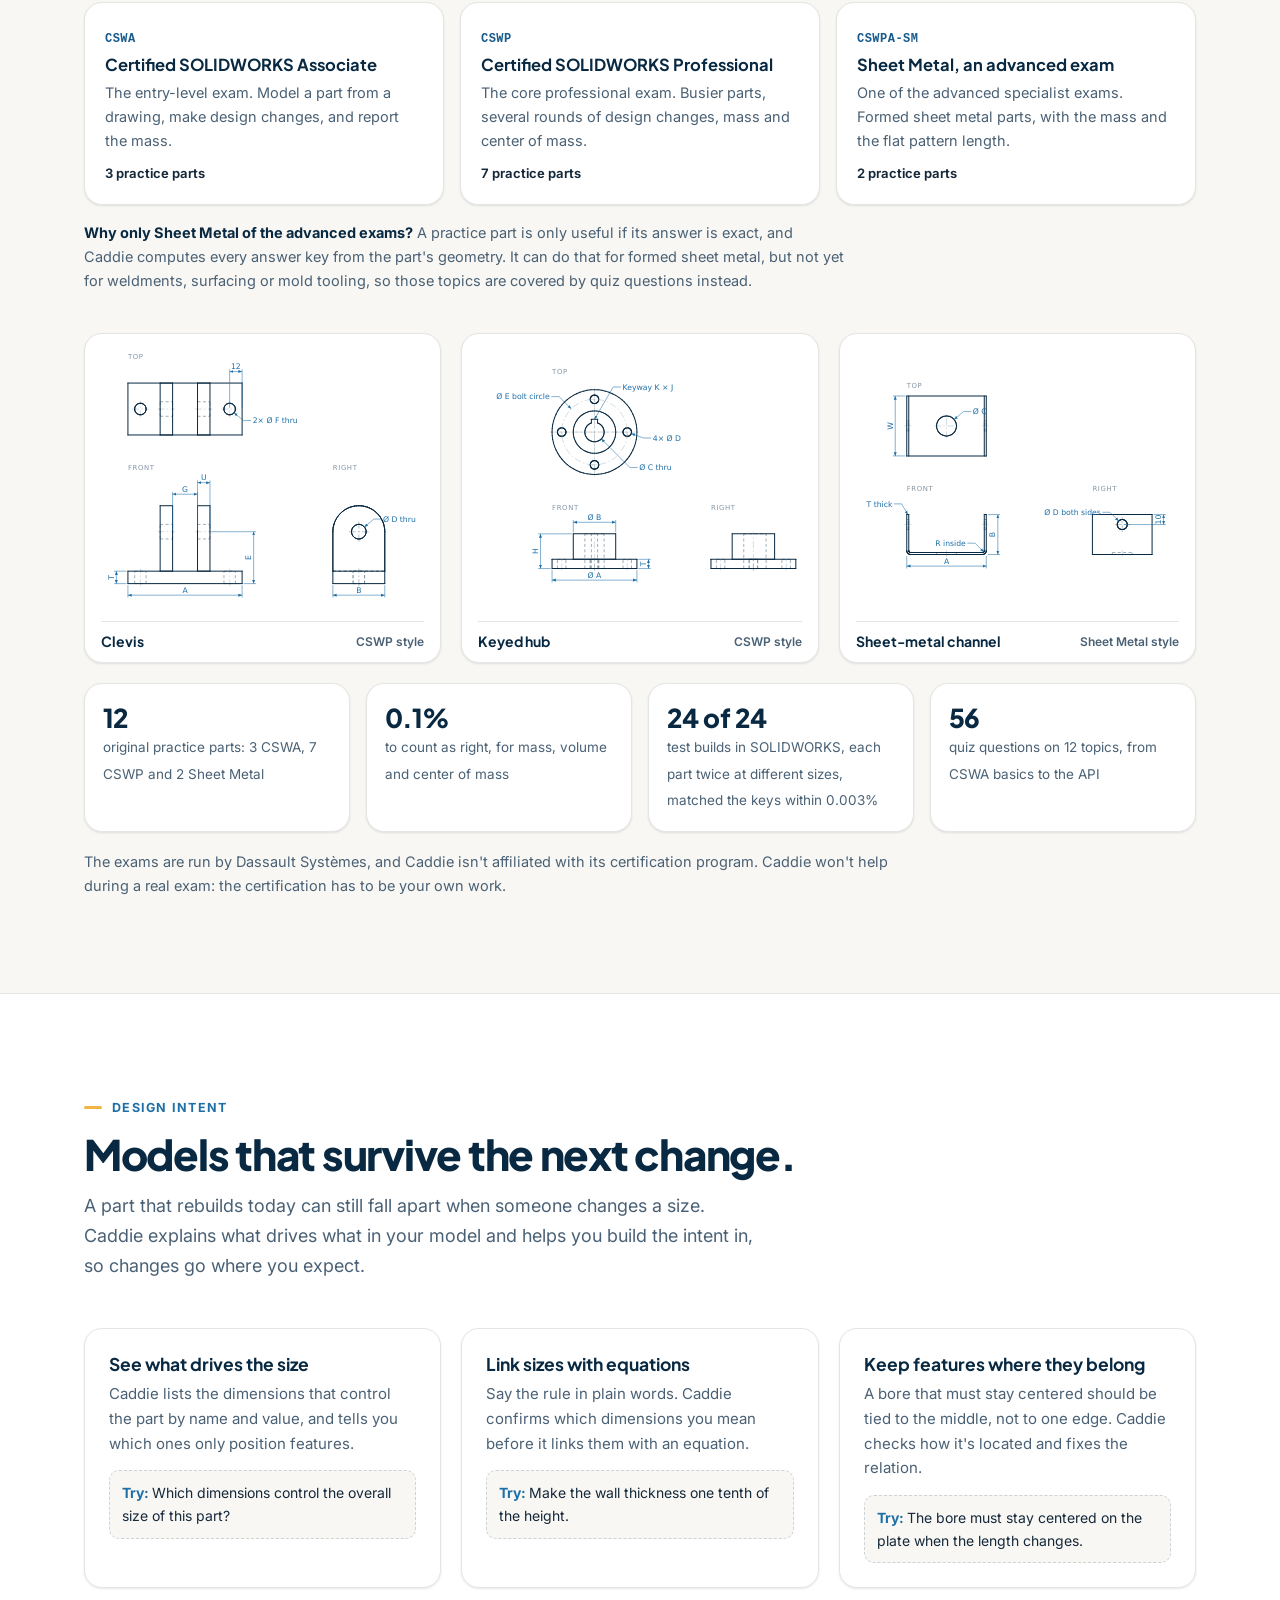
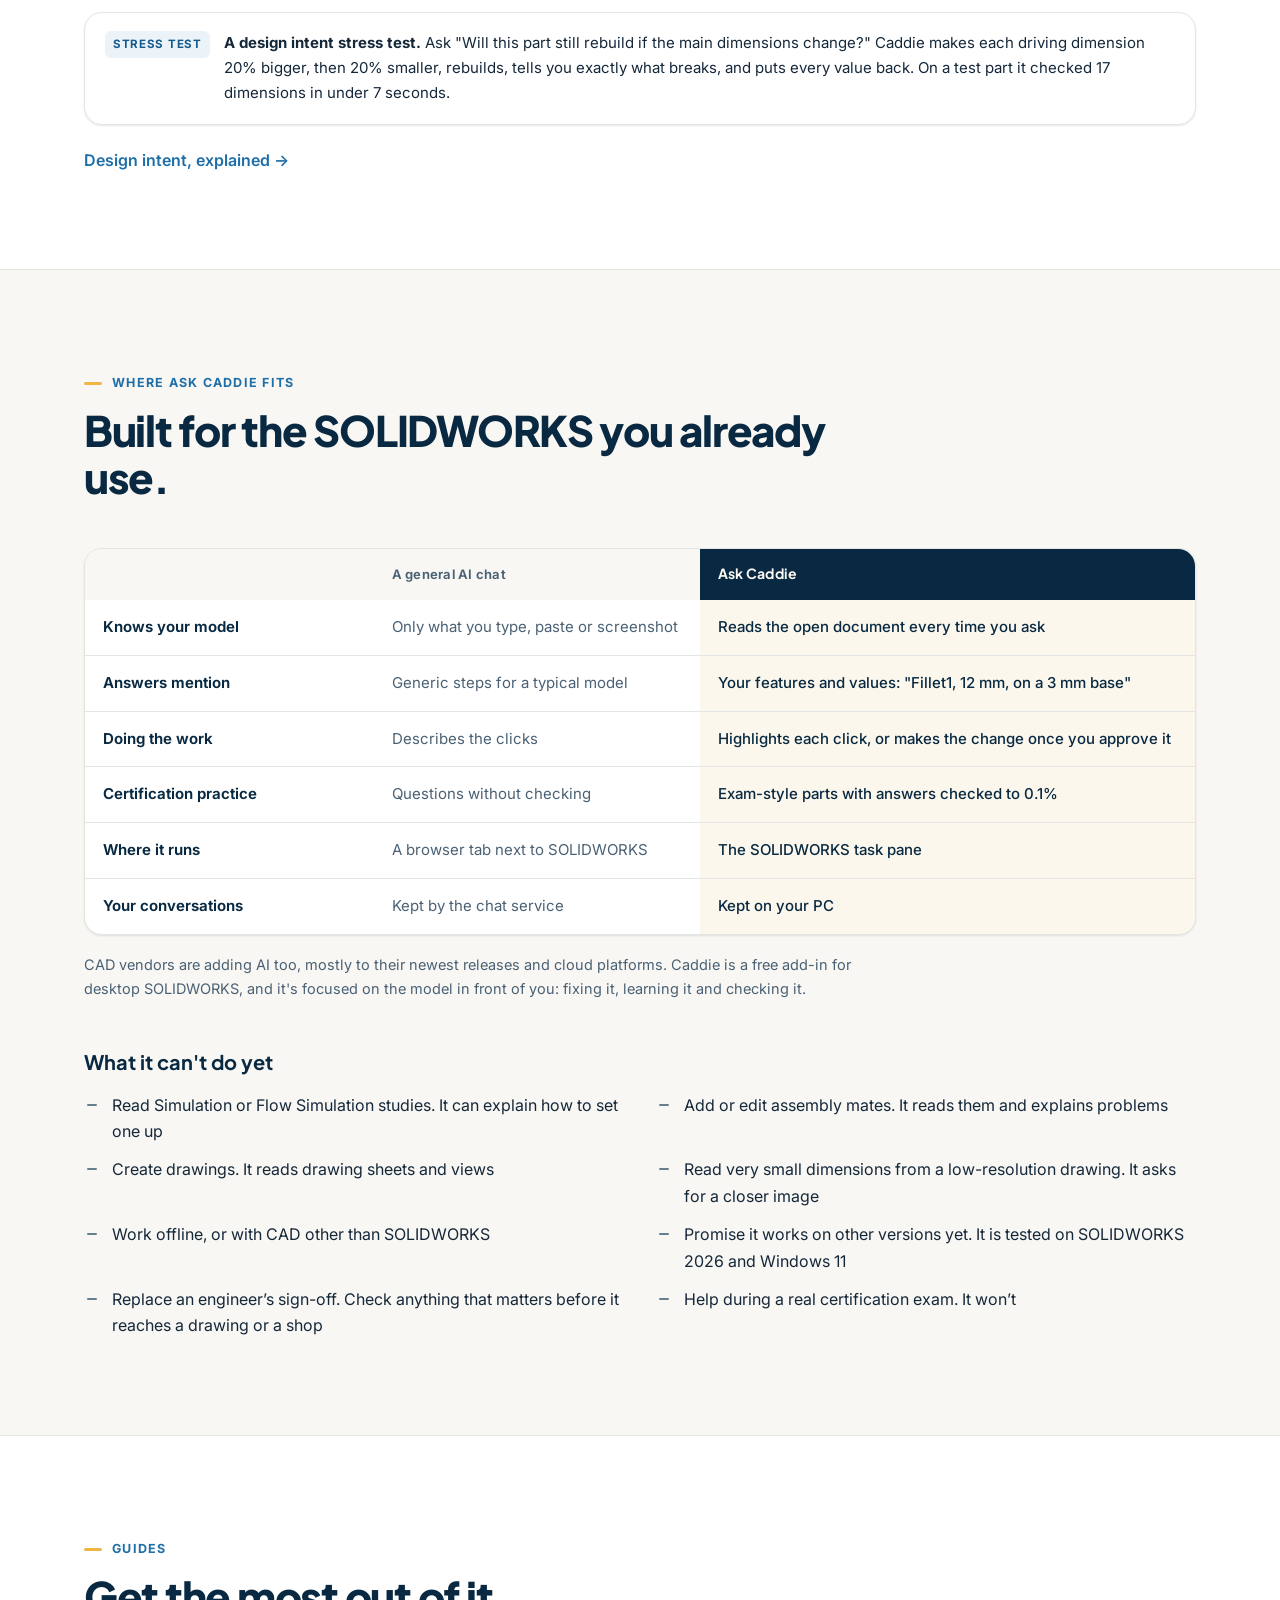
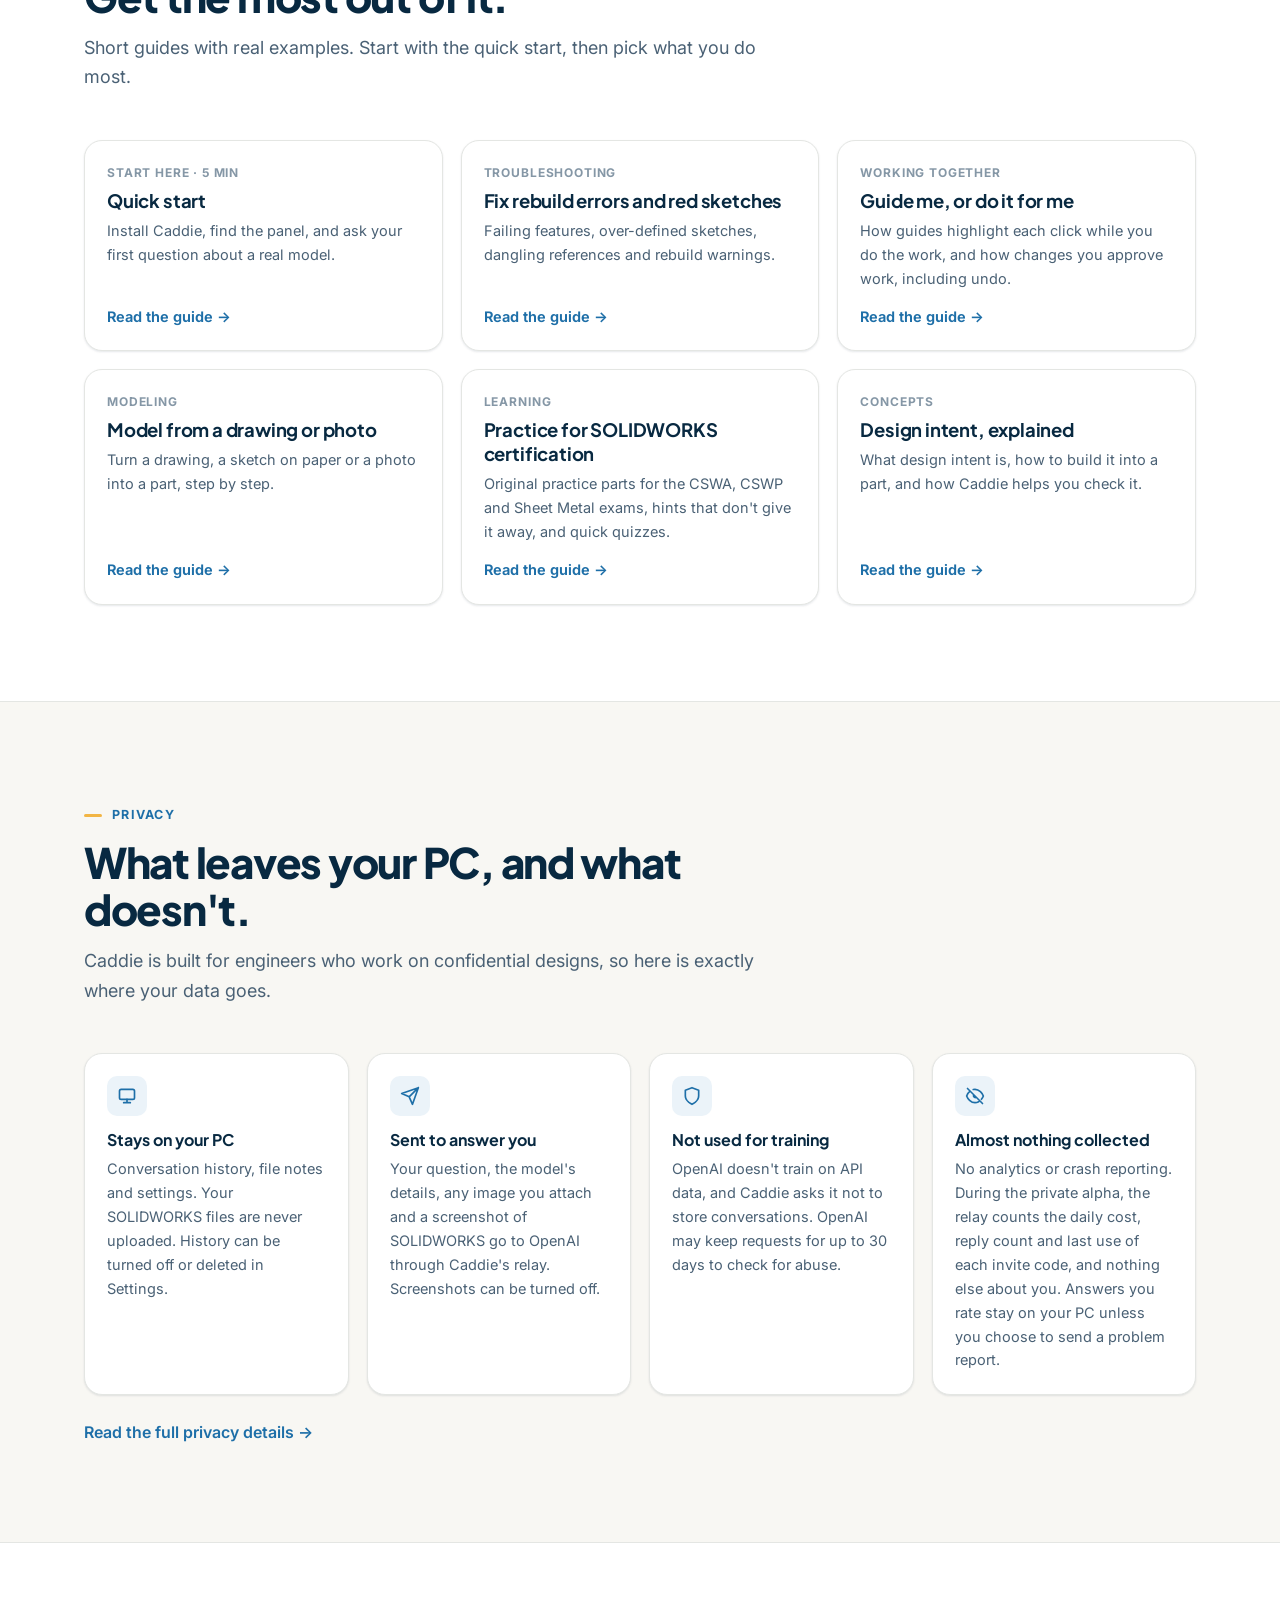
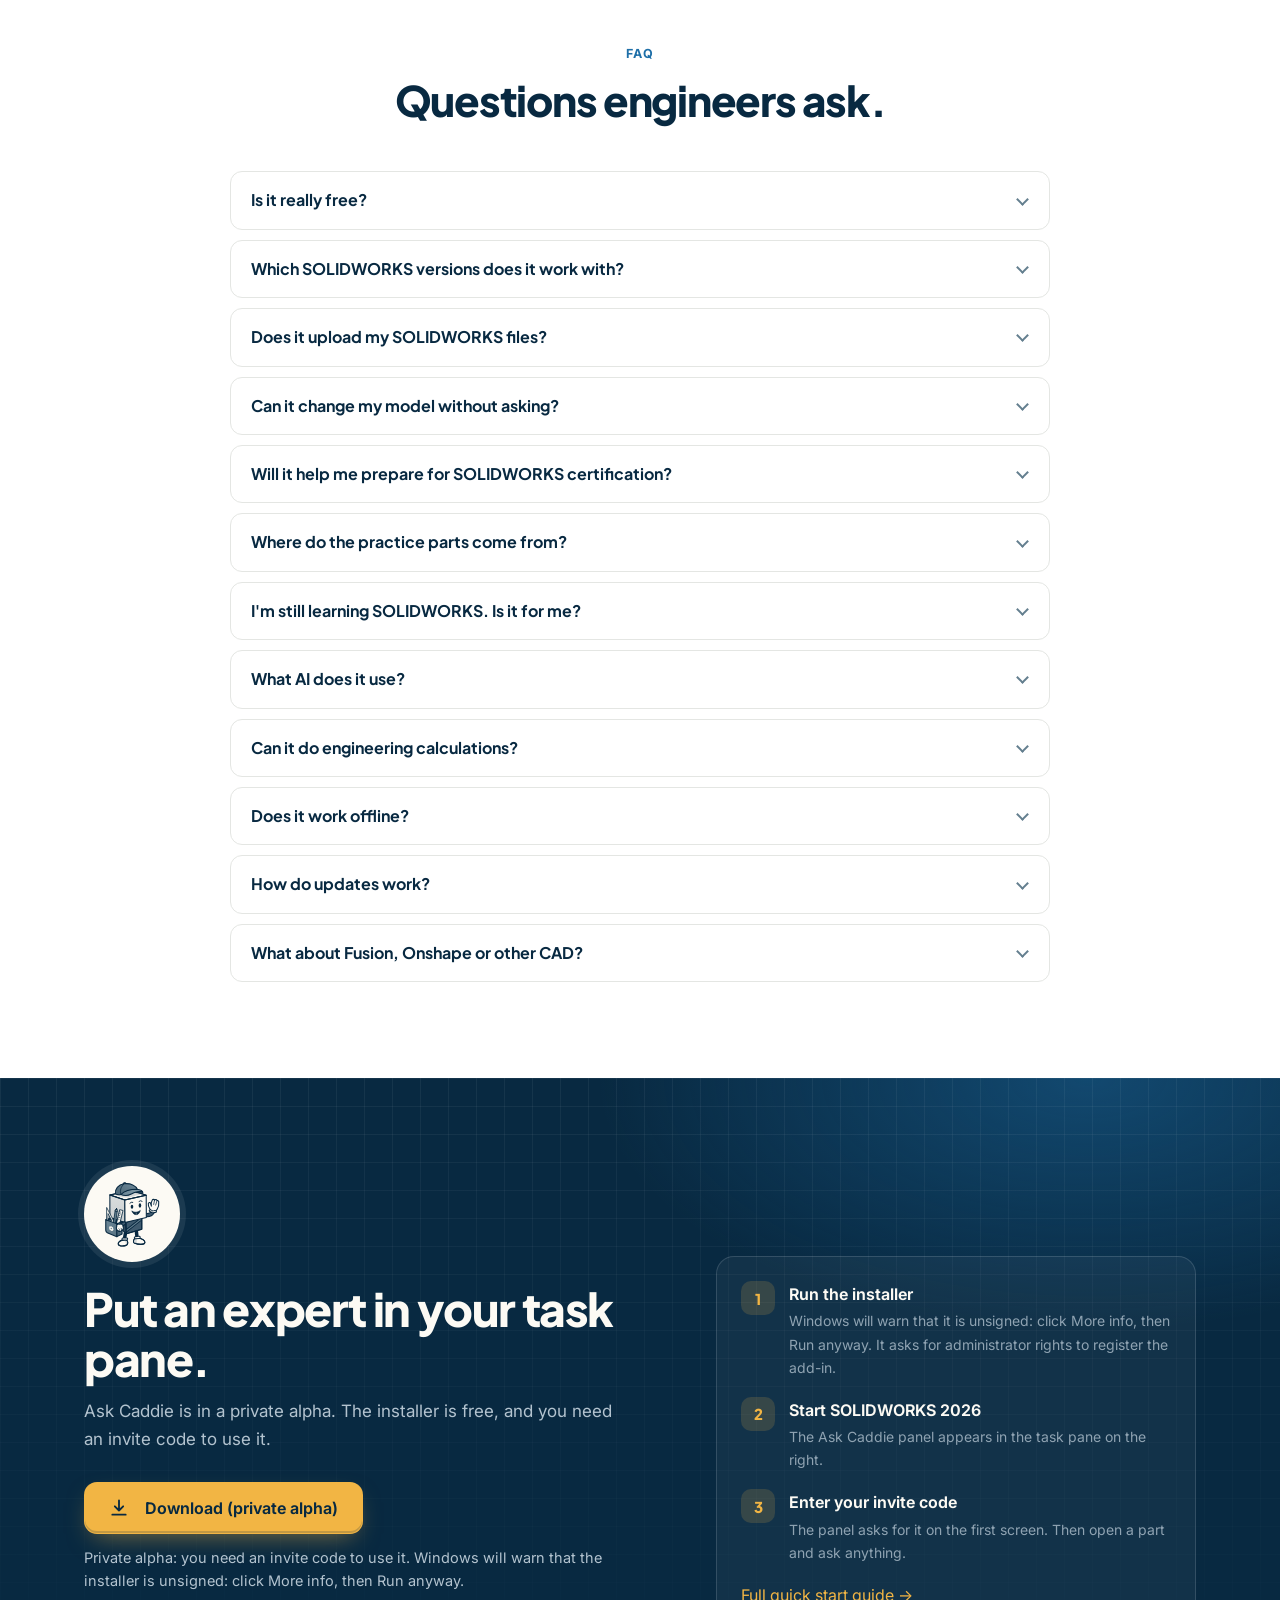
==== commit 8bfdcb8d: "Build a part: HVAC duct clip (X4) as the third example Co-Authored-By: Claude Sonnet 5.5 <noreply@an" ====
--- a/index.html
+++ b/index.html
@@ -344,7 +344,7 @@
       <div class="x-top"><span class="tag steel">Generative modeling</span><span class="ex-model">Examples built on a new empty part</span></div>
       <h3 class="x-h">Describe a part. Watch it get built.</h3>
       <p class="x-how g-how">Ask Caddie checks the request against real geometry, says what it assumed, and builds the part in SOLIDWORKS with features and fully defined sketches. Change a size afterward and the part follows.</p>
-      <div class="g-chips" role="group" aria-label="Choose an example"><button class="g-chip" type="button" data-g="bracket" aria-pressed="true"><img src="video/build-bracket-poster.jpg" width="160" height="90" loading="lazy" alt=""><span>Machine bracket</span></button><button class="g-chip" type="button" data-g="carrier" aria-pressed="false"><img src="video/build-carrier-poster.jpg" width="160" height="90" loading="lazy" alt=""><span>Planet carrier</span></button></div>
+      <div class="g-chips" role="group" aria-label="Choose an example"><button class="g-chip" type="button" data-g="bracket" aria-pressed="true"><img src="video/build-bracket-poster.jpg" width="160" height="90" loading="lazy" alt=""><span>Machine bracket</span></button><button class="g-chip" type="button" data-g="carrier" aria-pressed="false"><img src="video/build-carrier-poster.jpg" width="160" height="90" loading="lazy" alt=""><span>Planet carrier</span></button><button class="g-chip" type="button" data-g="duct" aria-pressed="false"><img src="video/build-duct-poster.jpg" width="160" height="90" loading="lazy" alt=""><span>HVAC duct</span></button></div>
       <div class="g-item" id="g-bracket">
         <p class="g-model"><span class="ex-model">A new empty part</span></p>
         <figure class="frame">
@@ -367,9 +367,20 @@
           <div class="x-a"><span class="chat-label chat-label-ai"><img src="img/caddie-head.svg" width="22" height="22" alt="">Ask Caddie asked first</span><div class="bubble bubble-ai"><p>The plates, posts, hub, pin bores, and 1 mm rim chamfers are built in SOLIDWORKS. I treated the 30 mm spacing as the clear gap between plates.</p><p>The spline and lightening holes remain. What spline standard and size should I use, or what major diameter, minor diameter, and tooth width? For the lightening holes, I suggest a 100 mm pitch circle, staggered between the posts and pins.</p></div></div><div class="x-q"><span class="chat-label">You replied</span><div class="bubble bubble-user"><p>Yes, go ahead.</p></div></div><div class="x-a"><span class="chat-label chat-label-ai"><img src="img/caddie-head.svg" width="22" height="22" alt="">Ask Caddie asked again</span><div class="bubble bubble-ai"><p>The six lightening holes are added through both plates in SOLIDWORKS.</p><p>For the remaining spline, can I use a nonstandard approximation with a 24 mm minor diameter, 26 mm major diameter, and 1.5 mm groove width, or do you have a mating spline specification?</p></div></div><div class="x-q"><span class="chat-label">You replied</span><div class="bubble bubble-user"><p>Yes, go ahead.</p></div></div><div class="x-a"><span class="chat-label chat-label-ai"><img src="img/caddie-head.svg" width="22" height="22" alt="">After the build</span><div class="bubble bubble-ai"><p>The 24-tooth spline is added through the carrier in SOLIDWORKS, using the approved 24 mm minor diameter, 26 mm major diameter, and 1.5 mm groove width.</p><p>It’s a nonstandard approximation, so check the fit against the mating shaft. No material is assigned yet.</p></div></div>
           <p class="case-note">Built in 10 features, one solid body, with all eight sketches fully defined and no rebuild errors, checked outside the recording. It is fully defined, not fully parametric: the posts, pin bores and lightening holes are dimensioned one by one, so changing one size moves one hole. The spline is straight-sided, not an involute standard spline. A first take was dropped because it put posts on the pin positions and a fillet pick failed; that was fixed in Ask Caddie before this take.</p>
         </div>
+      </div><div class="g-item" id="g-duct" hidden>
+        <p class="g-model"><span class="ex-model">A new empty part</span></p>
+        <figure class="frame">
+          <div class="frame-bar"><img src="img/caddie-head.svg" width="20" height="20" alt=""><span class="frame-ver">Ask Caddie 0.3.6</span><span class="frame-note">Recorded live, waits sped up and marked &middot; 23 November 2026</span></div>
+          <div class="frame-media"><video loop muted playsinline preload="none" poster="video/build-duct-poster.jpg" aria-label="Recording: a duct request is typed on a new empty part. Ask Caddie lofts a rectangle into a round section, sweeps a 90 degree elbow, shells the duct to 2 mm, asks to confirm the flange size, and after Yes, go ahead adds both flanges with eight holes each."><source src="video/build-duct.mp4" type="video/mp4"><source src="video/build-duct.webm" type="video/webm"></video><span class="frame-progress" aria-hidden="true"><i></i></span><button class="frame-play" type="button" aria-label="Pause or play the recording"></button></div>
+        </figure>
+        <div class="x-chat x-chat-stack">
+          <div class="x-q"><span class="chat-label">Typed on a new empty part</span><div class="bubble bubble-user">&ldquo;Model a sheet-metal-style duct: a 300 by 200 mm rectangular inlet with a 30 mm flange and eight 8 mm holes, a lofted transition 250 mm long into a 200 mm round section, then a 90 degree elbow on a 250 mm centerline radius, ending in a round flange with eight holes on a 240 mm bolt circle, all 2 mm thick.&rdquo;</div></div>
+          <div class="x-a"><span class="chat-label chat-label-ai"><img src="img/caddie-head.svg" width="22" height="22" alt="">Ask Caddie asked</span><div class="bubble bubble-ai"><p>The transition and elbow are modeled in SOLIDWORKS with 2 mm walls, using 300 × 200 mm and 200 mm as outside sizes. The flanges and holes are still missing.</p><p>Can I use a 260 mm outside diameter and eight 8 mm holes for the round flange, with three inlet holes on each long side and one centered on each short side? This is a sheet-metal-style solid, not a flattenable sheet-metal part.</p></div></div><div class="x-q"><span class="chat-label">You replied</span><div class="bubble bubble-user"><p>Yes, go ahead.</p></div></div><div class="x-a"><span class="chat-label chat-label-ai"><img src="img/caddie-head.svg" width="22" height="22" alt="">After the build</span><div class="bubble bubble-ai"><p>Both flanges are now added in SOLIDWORKS, each 2 mm thick with eight 8 mm holes. The round flange is 260 mm outside diameter with a 240 mm bolt circle.</p><p>This is a sheet-metal-style solid, not a flattenable sheet-metal part. No material is assigned yet.</p></div></div>
+          <p class="case-note">Built with a loft, a swept elbow, a 2 mm shell and two flanges, one solid body, with all six sketches fully defined and no rebuild errors, checked outside the recording. It is fully defined, not fully parametric: the flanges are not linked to the duct sizes, so changing the inlet width does not resize the inlet flange. The recording stays in the front view, which shows the duct end-on.</p>
+        </div>
       </div>
       
-      <p class="x-limit">Recorded on a development build of Ask Caddie 0.3.6. In the bracket, no material was assigned and the gussets are not filleted; in the carrier, no material was assigned and the spline is an approximation. Ask Caddie said so on screen each time. It can’t yet make true involute splines, draft, threads or surfaces. You approve each stage, and the result still needs your review.</p>
+      <p class="x-limit">Recorded on a development build of Ask Caddie 0.3.6. In the bracket, no material was assigned and the gussets are not filleted; in the carrier, no material was assigned and the spline is an approximation; in the duct, it is a sheet-metal-style solid, not flattenable sheet metal. Ask Caddie said so on screen each time. It can’t yet make true involute splines, draft, threads or surfaces. You approve each stage, and the result still needs your review.</p>
     </div>
       </div>
     </div>
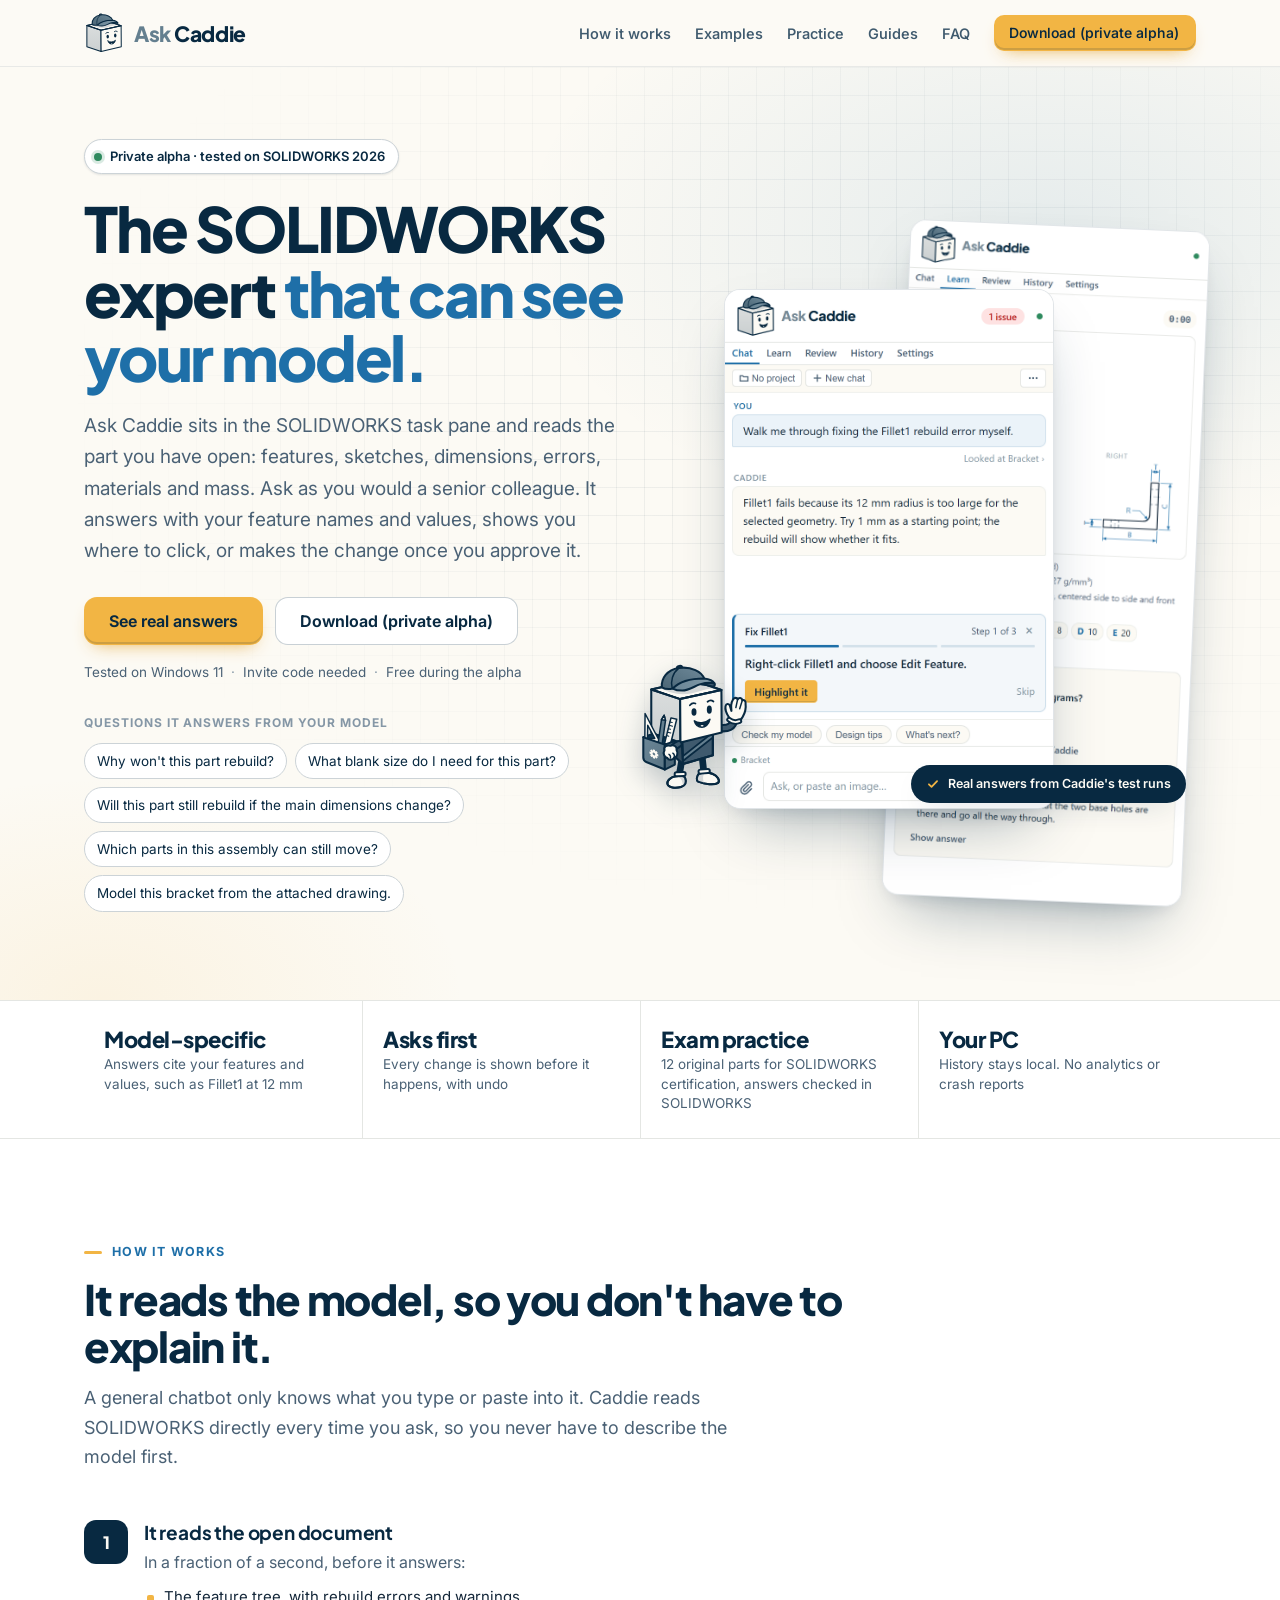
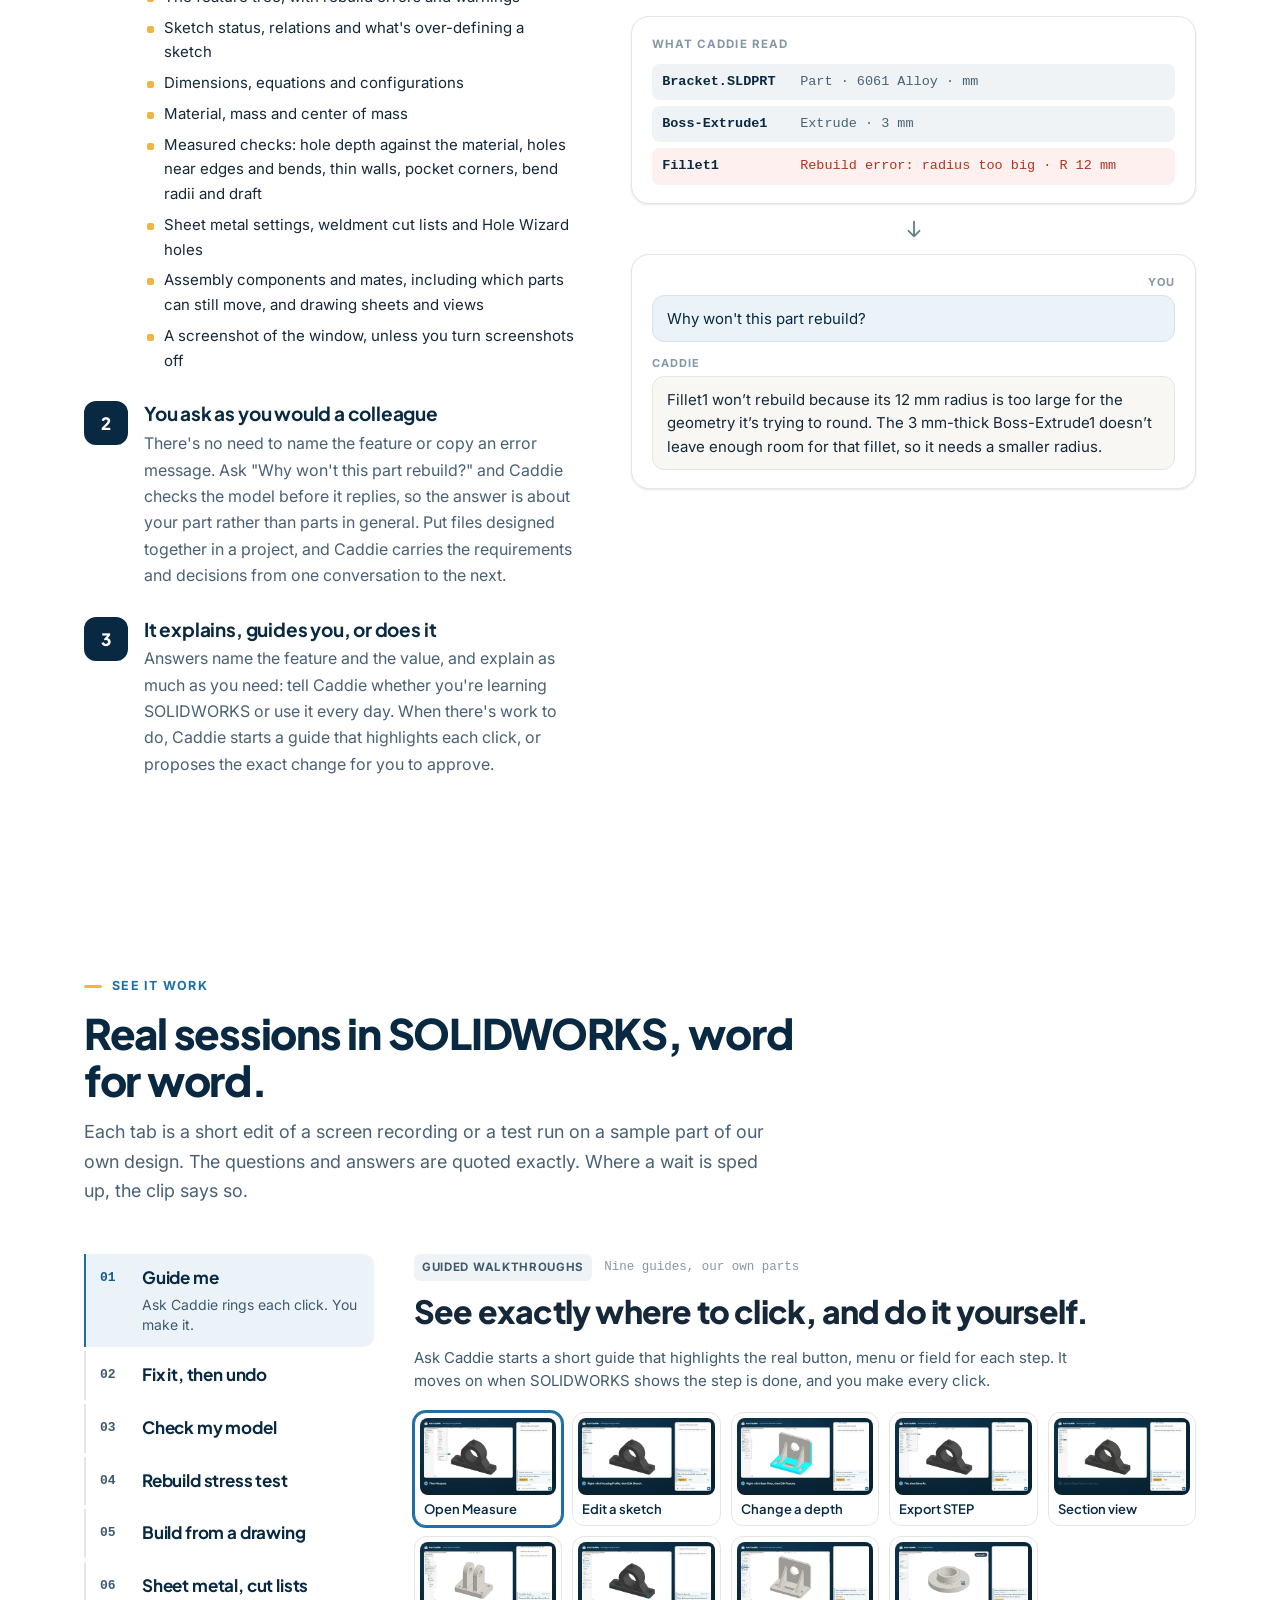
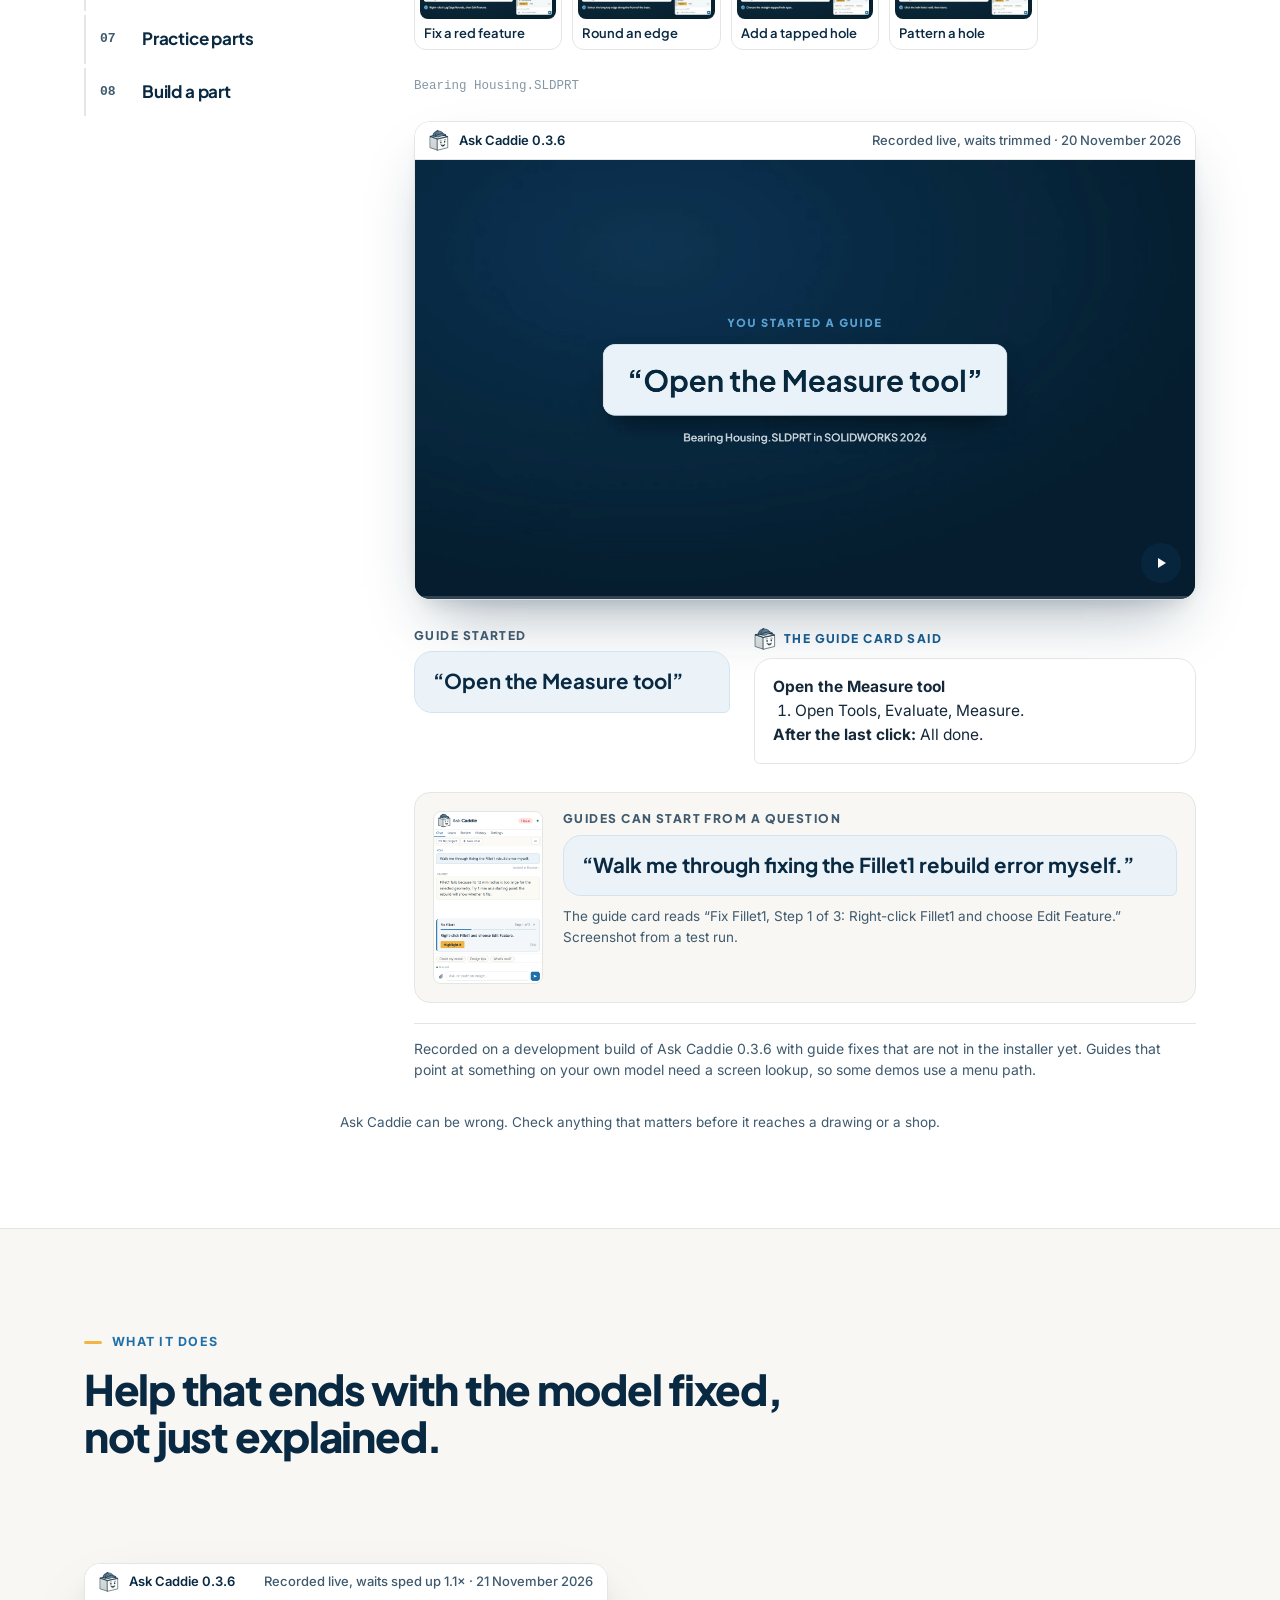
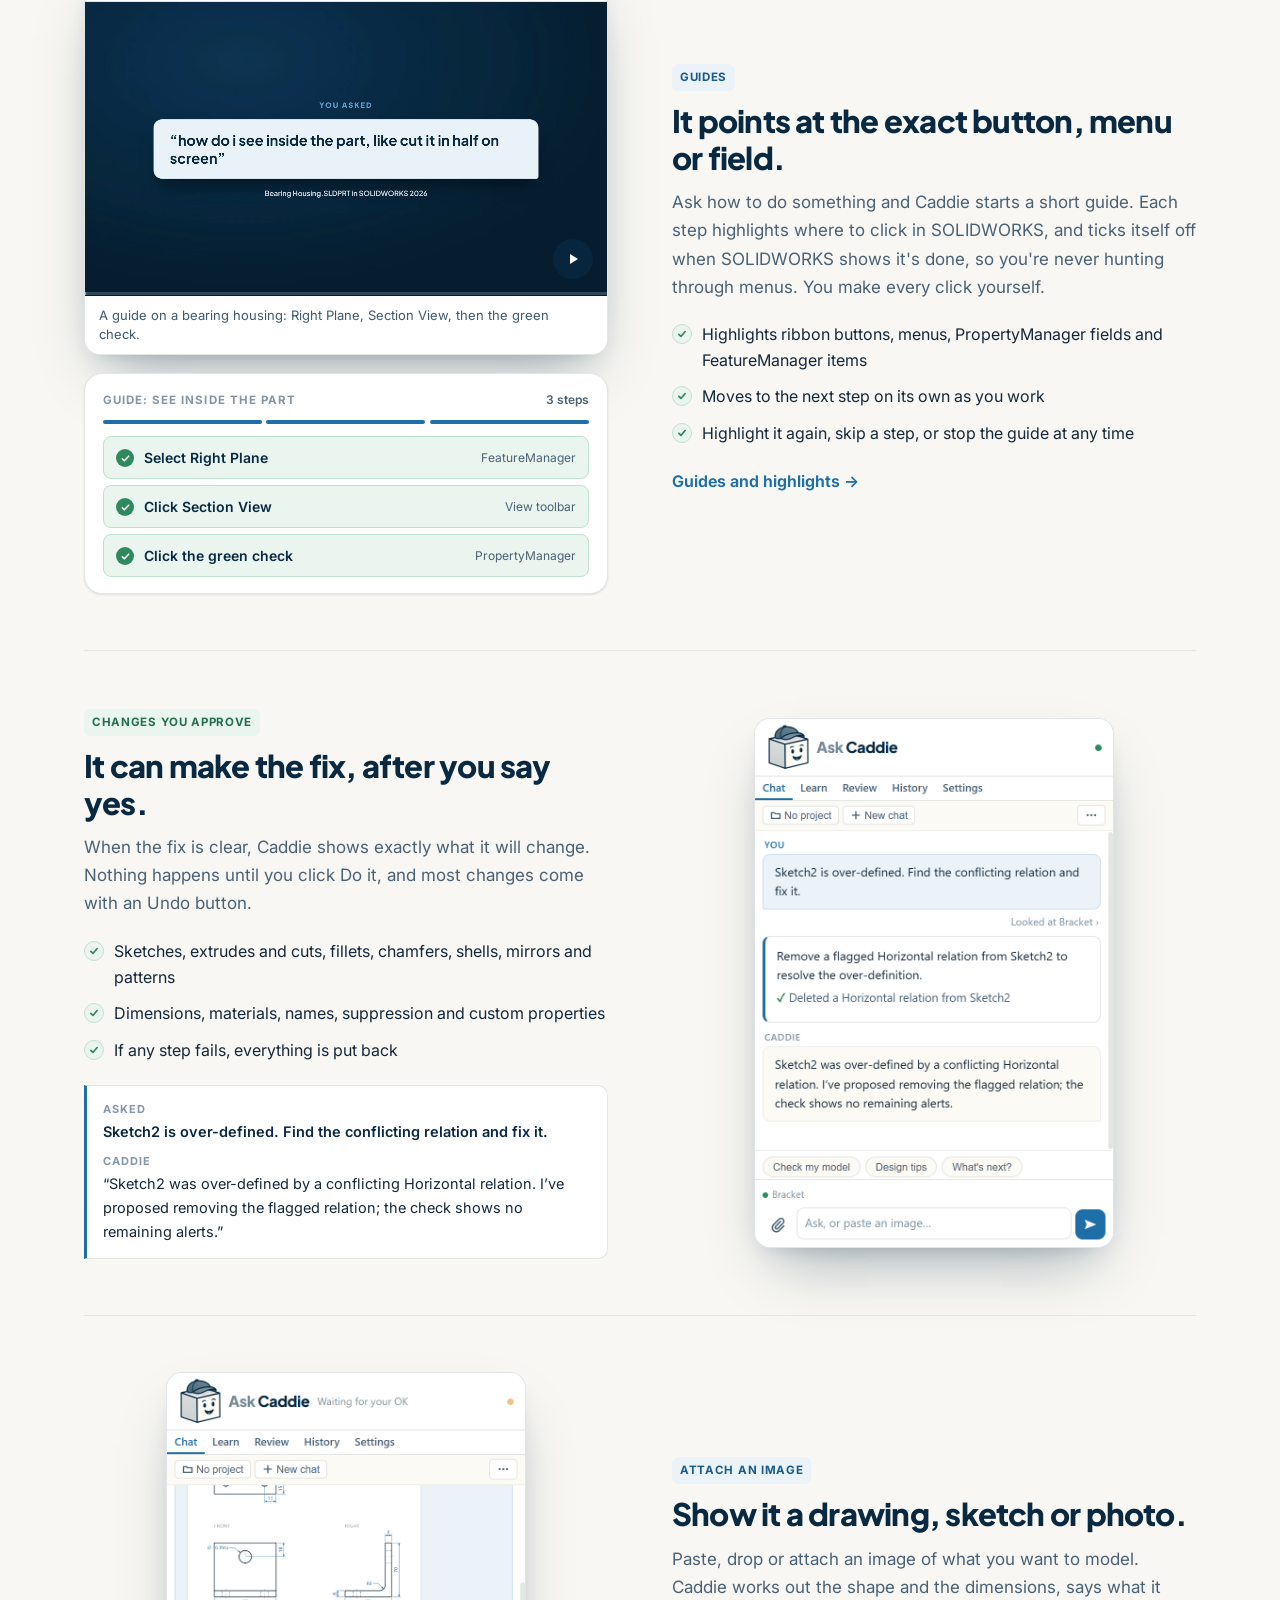
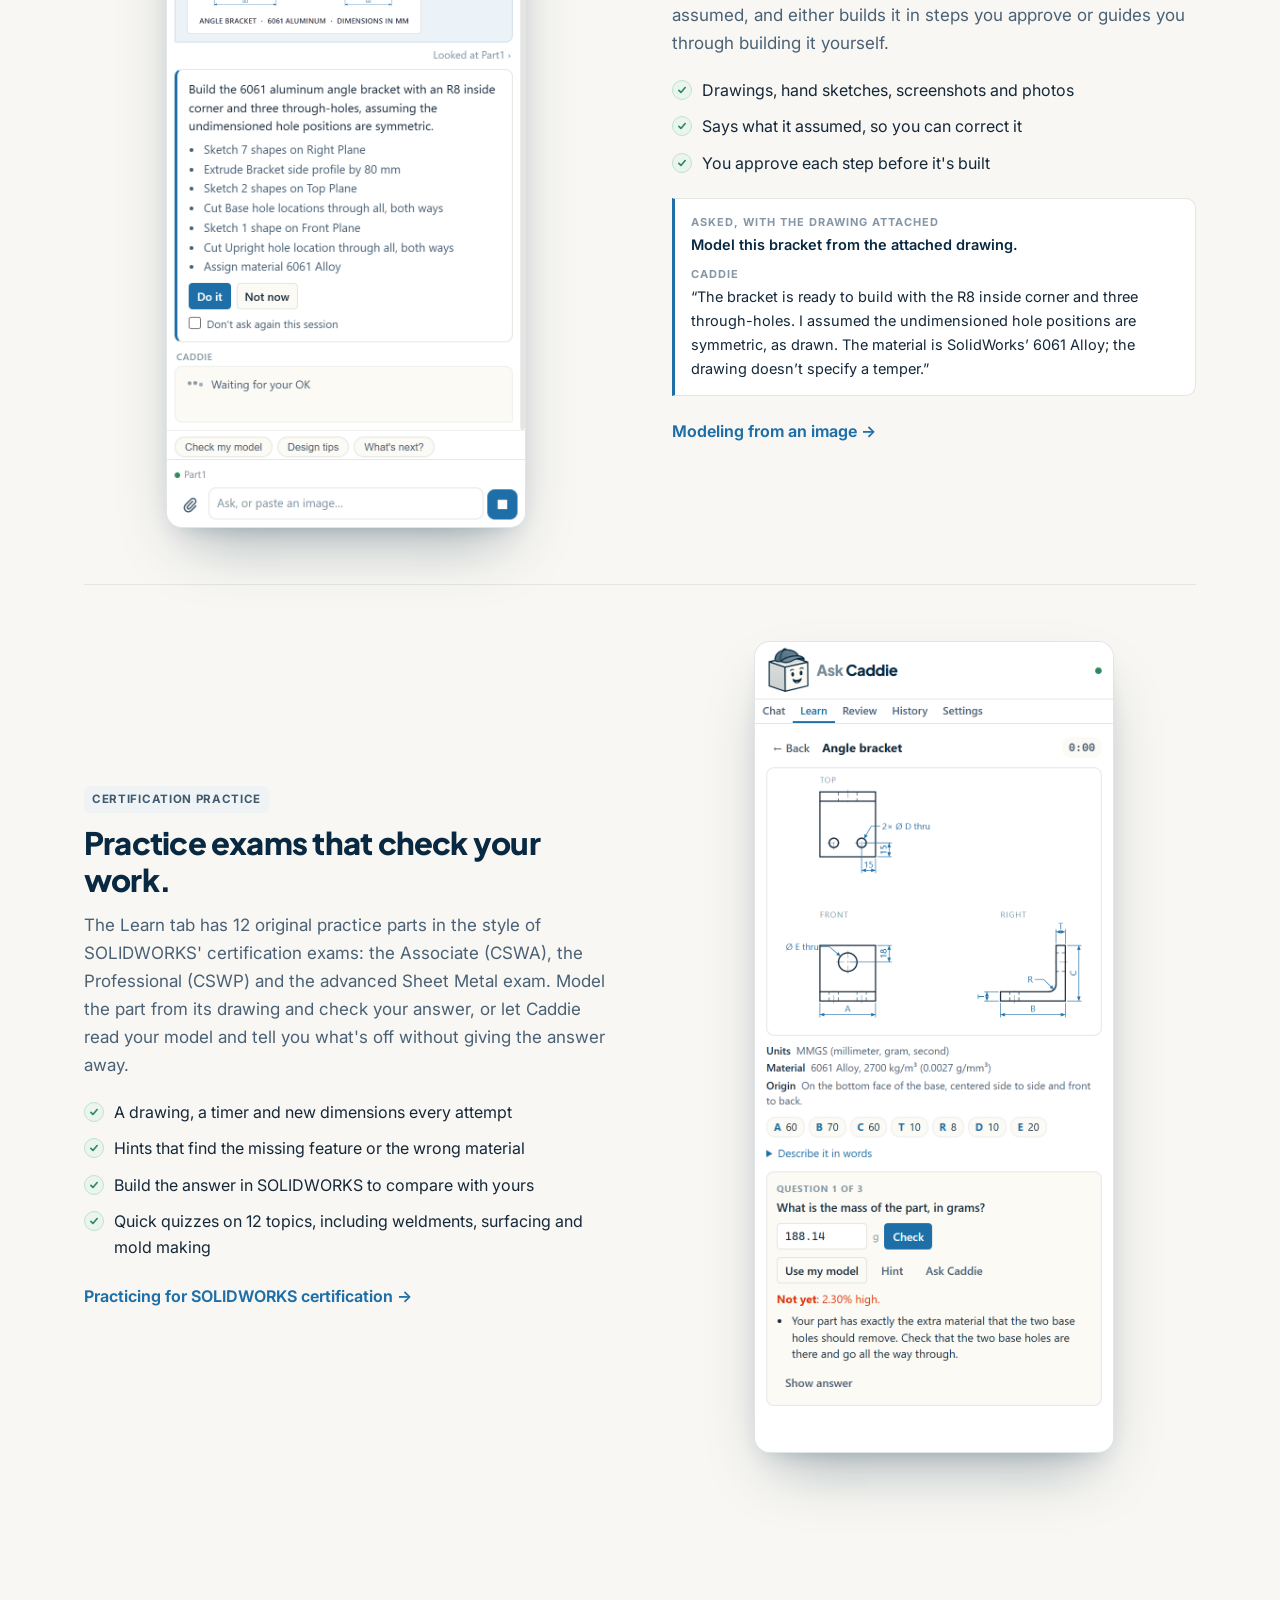
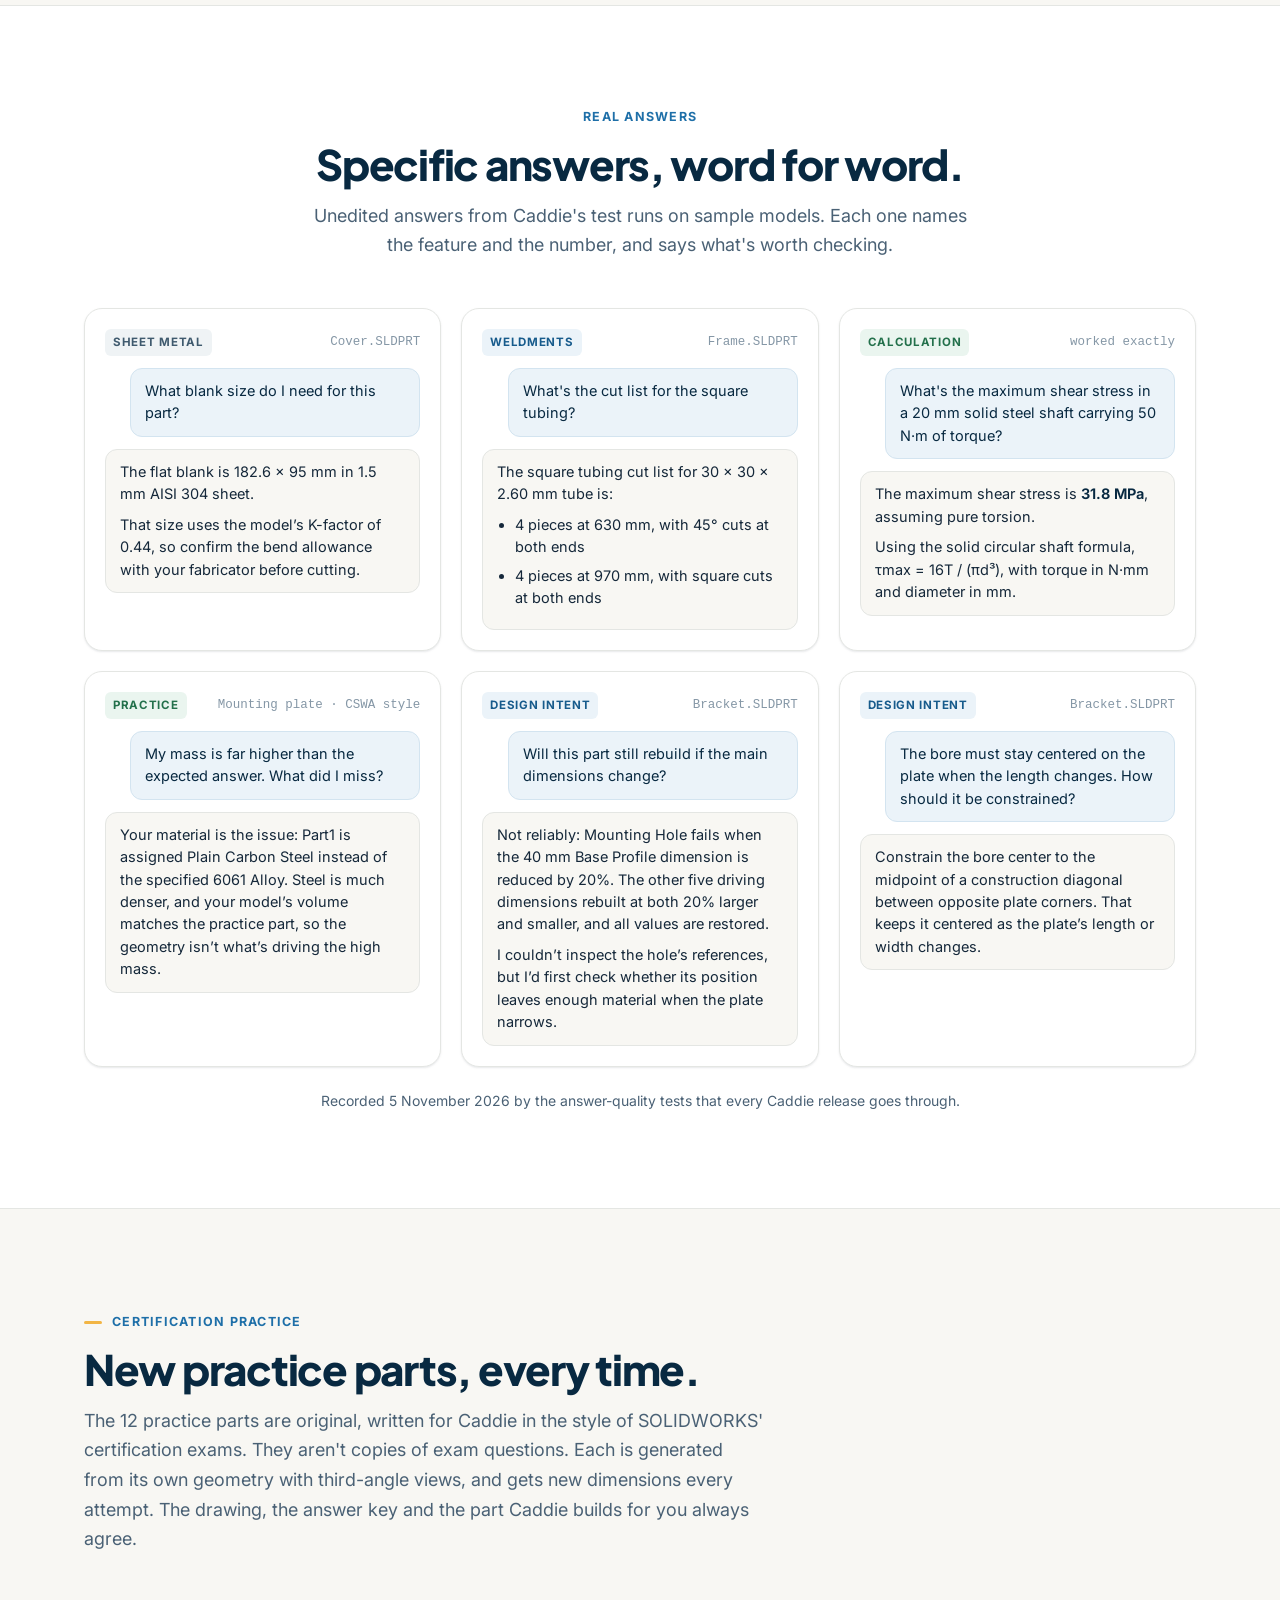
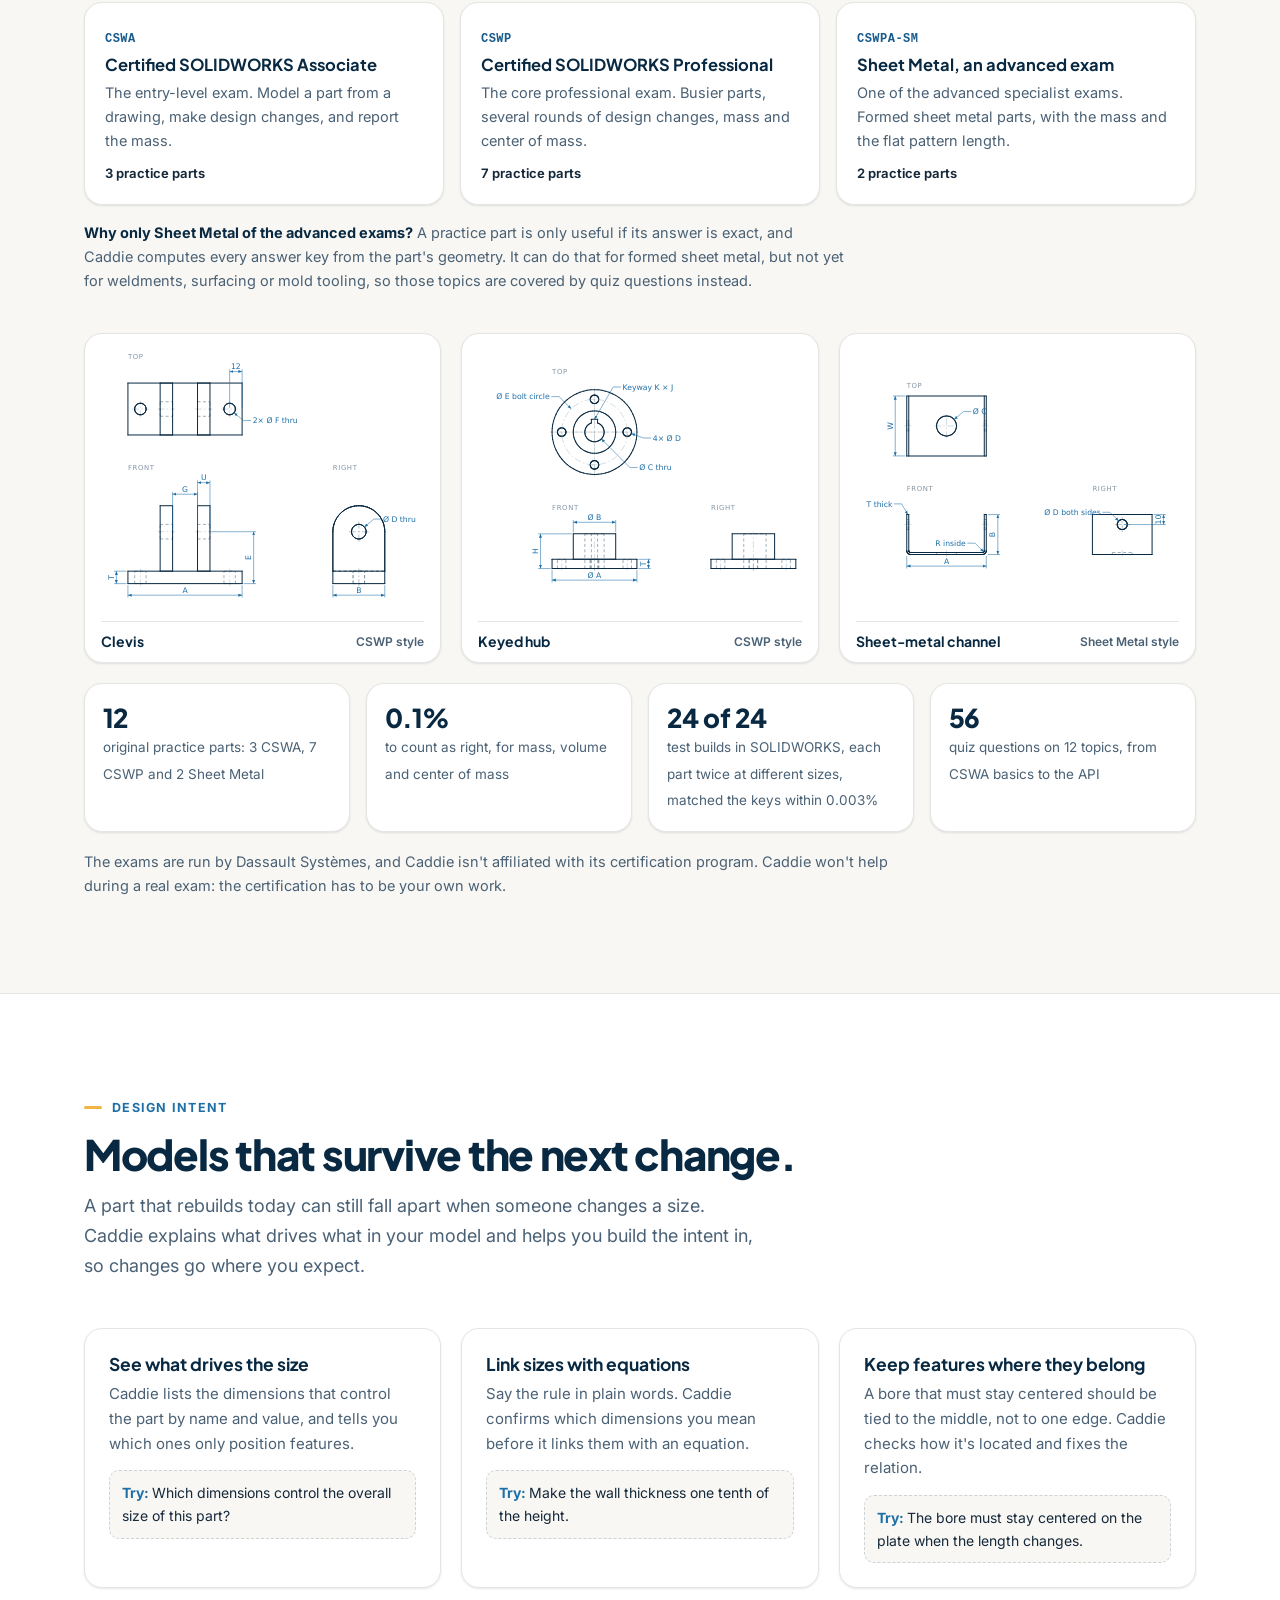
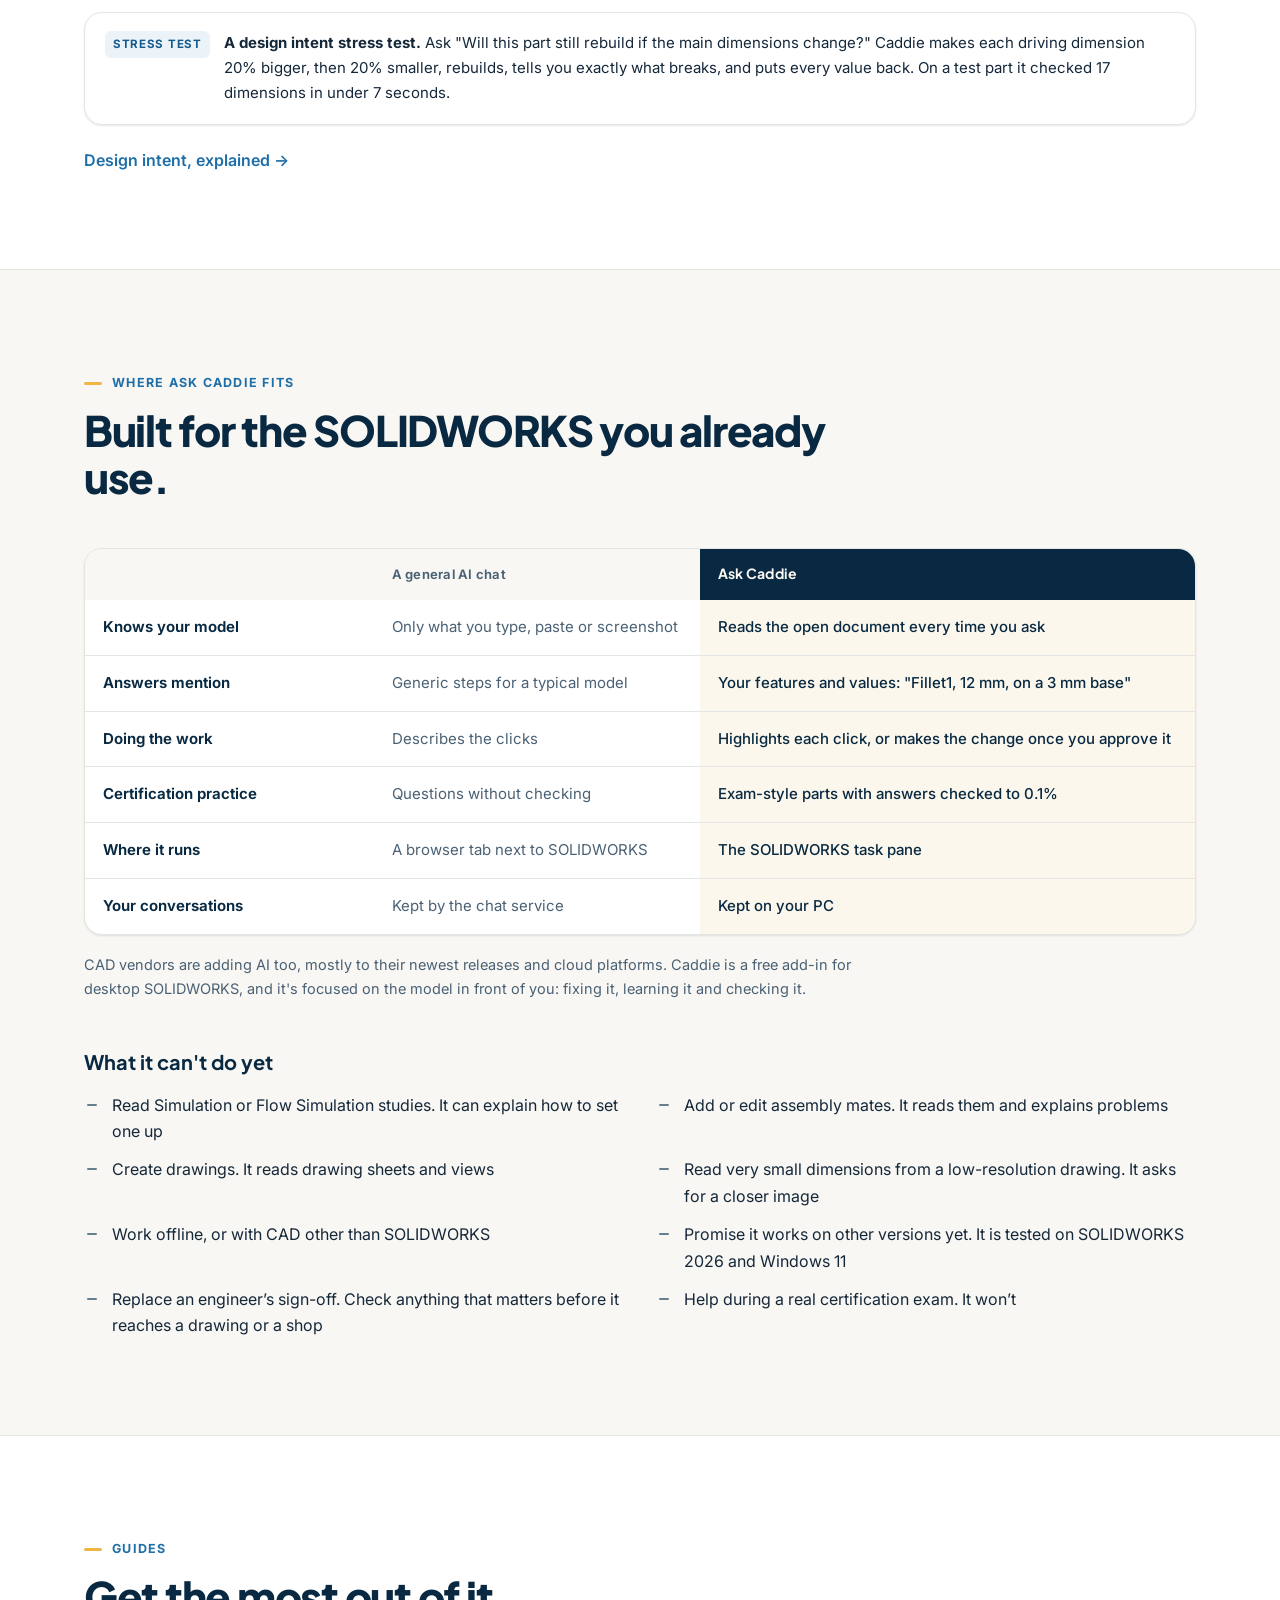
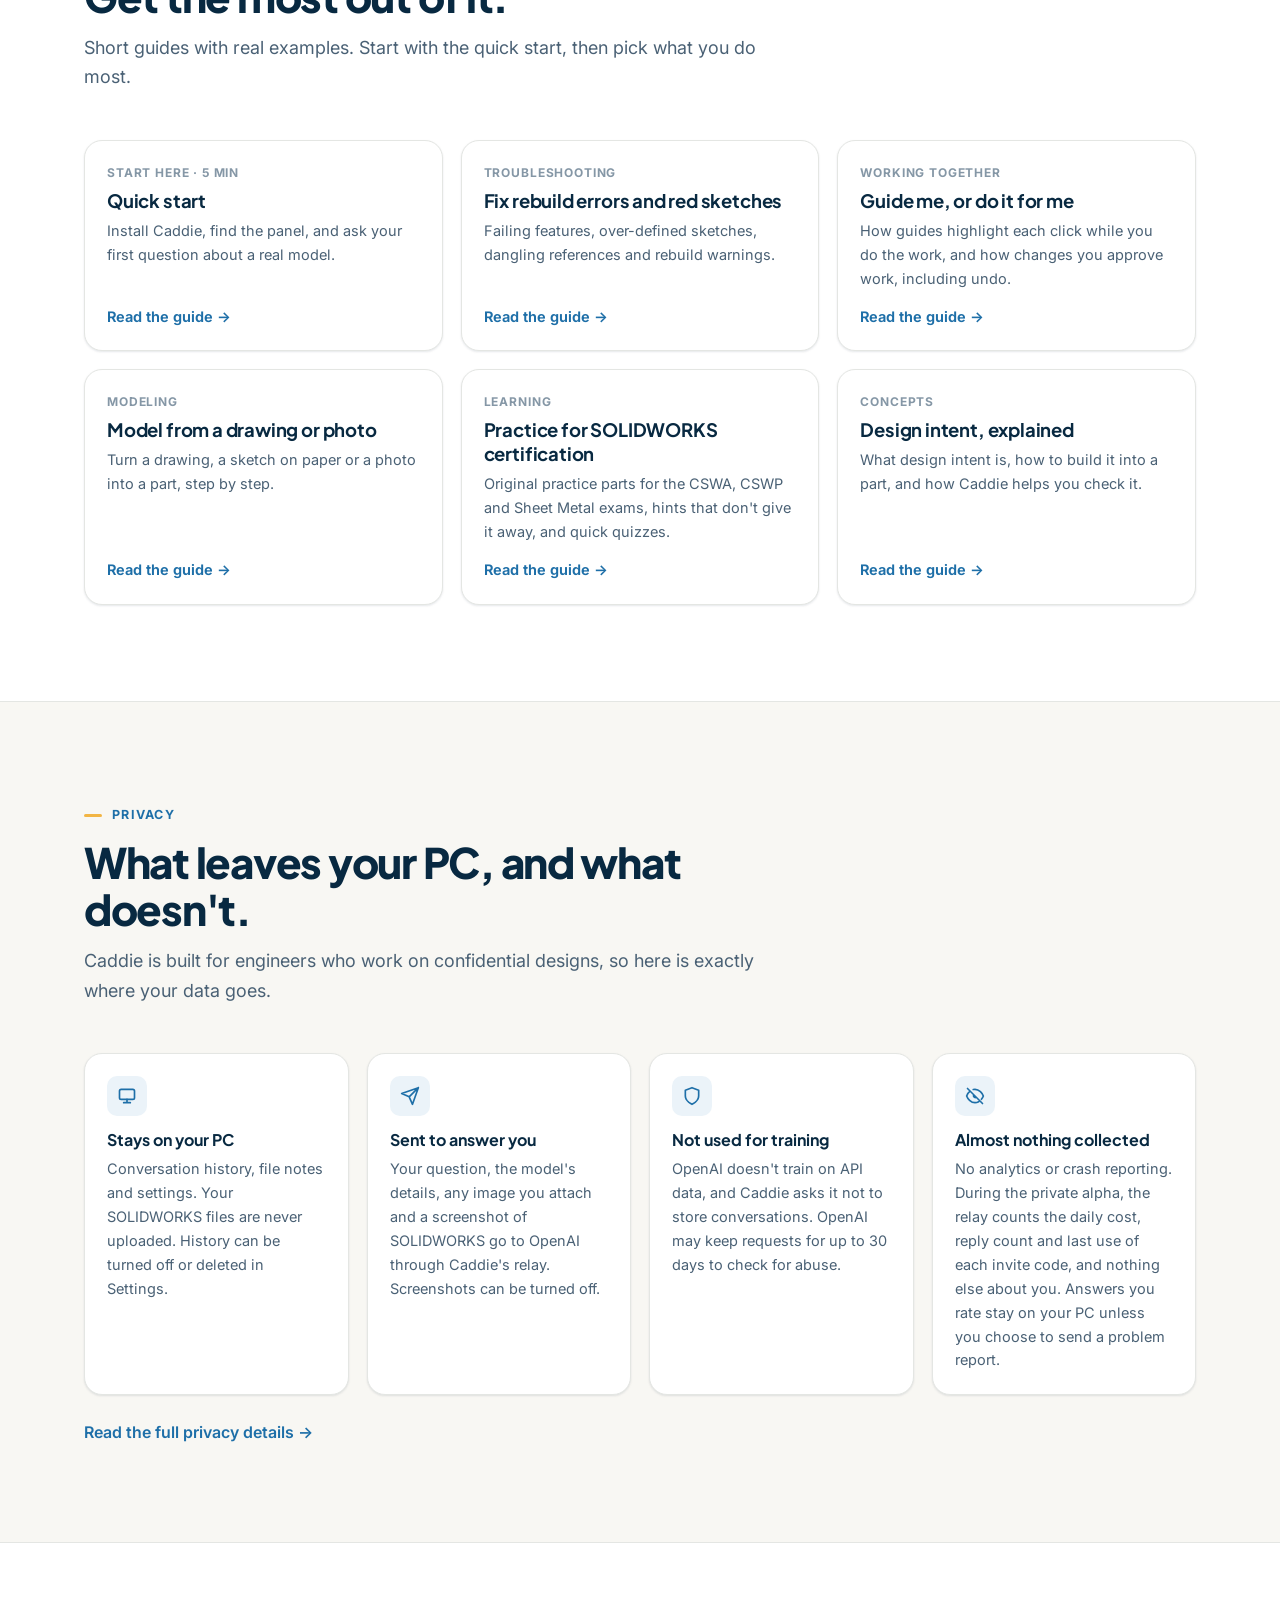
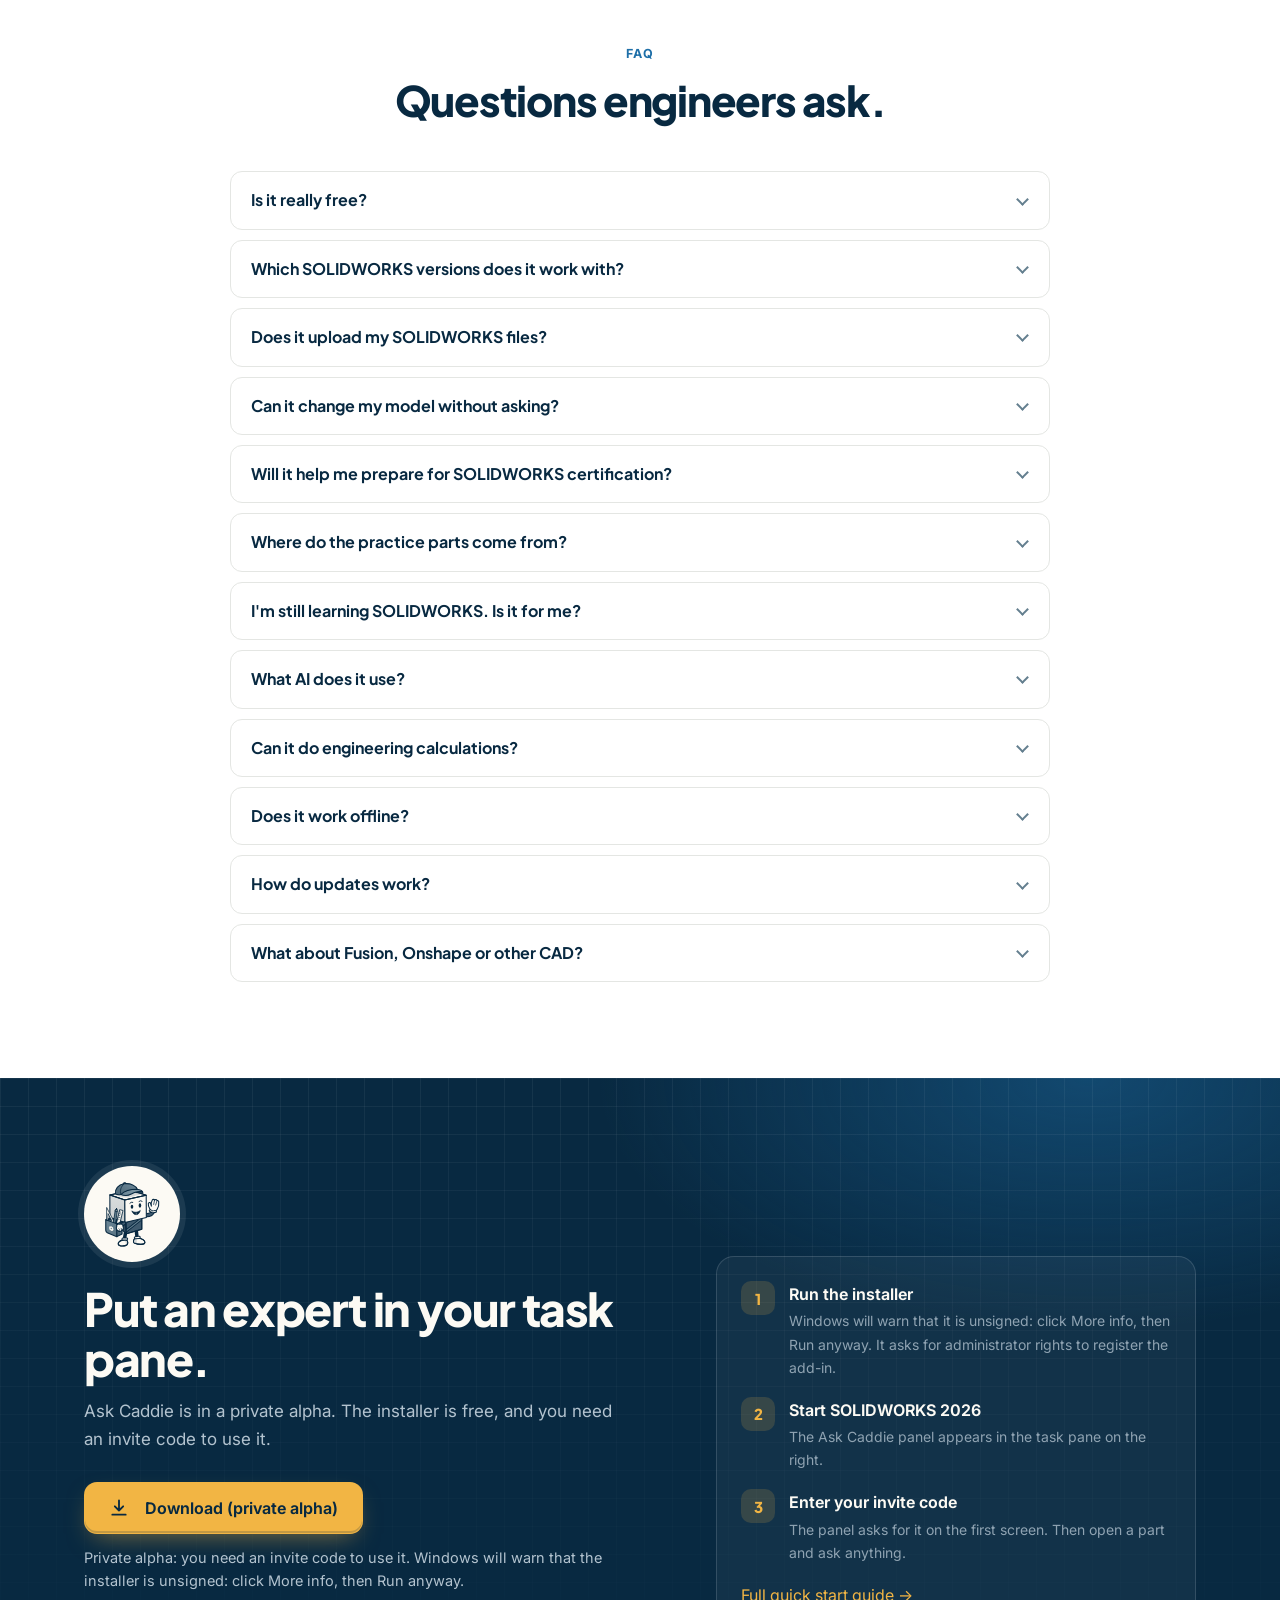
==== commit feac7040: "Build a part: pump impeller clip (X1) as the fourth example Co-Authored-By: Claude Sonnet 5.5 <norep" ====
--- a/index.html
+++ b/index.html
@@ -344,7 +344,7 @@
       <div class="x-top"><span class="tag steel">Generative modeling</span><span class="ex-model">Examples built on a new empty part</span></div>
       <h3 class="x-h">Describe a part. Watch it get built.</h3>
       <p class="x-how g-how">Ask Caddie checks the request against real geometry, says what it assumed, and builds the part in SOLIDWORKS with features and fully defined sketches. Change a size afterward and the part follows.</p>
-      <div class="g-chips" role="group" aria-label="Choose an example"><button class="g-chip" type="button" data-g="bracket" aria-pressed="true"><img src="video/build-bracket-poster.jpg" width="160" height="90" loading="lazy" alt=""><span>Machine bracket</span></button><button class="g-chip" type="button" data-g="carrier" aria-pressed="false"><img src="video/build-carrier-poster.jpg" width="160" height="90" loading="lazy" alt=""><span>Planet carrier</span></button><button class="g-chip" type="button" data-g="duct" aria-pressed="false"><img src="video/build-duct-poster.jpg" width="160" height="90" loading="lazy" alt=""><span>HVAC duct</span></button></div>
+      <div class="g-chips" role="group" aria-label="Choose an example"><button class="g-chip" type="button" data-g="bracket" aria-pressed="true"><img src="video/build-bracket-poster.jpg" width="160" height="90" loading="lazy" alt=""><span>Machine bracket</span></button><button class="g-chip" type="button" data-g="carrier" aria-pressed="false"><img src="video/build-carrier-poster.jpg" width="160" height="90" loading="lazy" alt=""><span>Planet carrier</span></button><button class="g-chip" type="button" data-g="duct" aria-pressed="false"><img src="video/build-duct-poster.jpg" width="160" height="90" loading="lazy" alt=""><span>HVAC duct</span></button><button class="g-chip" type="button" data-g="impeller" aria-pressed="false"><img src="video/build-impeller-poster.jpg" width="160" height="90" loading="lazy" alt=""><span>Pump impeller</span></button></div>
       <div class="g-item" id="g-bracket">
         <p class="g-model"><span class="ex-model">A new empty part</span></p>
         <figure class="frame">
@@ -378,9 +378,20 @@
           <div class="x-a"><span class="chat-label chat-label-ai"><img src="img/caddie-head.svg" width="22" height="22" alt="">Ask Caddie asked</span><div class="bubble bubble-ai"><p>The transition and elbow are modeled in SOLIDWORKS with 2 mm walls, using 300 × 200 mm and 200 mm as outside sizes. The flanges and holes are still missing.</p><p>Can I use a 260 mm outside diameter and eight 8 mm holes for the round flange, with three inlet holes on each long side and one centered on each short side? This is a sheet-metal-style solid, not a flattenable sheet-metal part.</p></div></div><div class="x-q"><span class="chat-label">You replied</span><div class="bubble bubble-user"><p>Yes, go ahead.</p></div></div><div class="x-a"><span class="chat-label chat-label-ai"><img src="img/caddie-head.svg" width="22" height="22" alt="">After the build</span><div class="bubble bubble-ai"><p>Both flanges are now added in SOLIDWORKS, each 2 mm thick with eight 8 mm holes. The round flange is 260 mm outside diameter with a 240 mm bolt circle.</p><p>This is a sheet-metal-style solid, not a flattenable sheet-metal part. No material is assigned yet.</p></div></div>
           <p class="case-note">Built with a loft, a swept elbow, a 2 mm shell and two flanges, one solid body, with all six sketches fully defined and no rebuild errors, checked outside the recording. It is fully defined, not fully parametric: the flanges are not linked to the duct sizes, so changing the inlet width does not resize the inlet flange. The recording stays in the front view, which shows the duct end-on.</p>
         </div>
+      </div><div class="g-item" id="g-impeller" hidden>
+        <p class="g-model"><span class="ex-model">A new empty part</span></p>
+        <figure class="frame">
+          <div class="frame-bar"><img src="img/caddie-head.svg" width="20" height="20" alt=""><span class="frame-ver">Ask Caddie 0.3.6</span><span class="frame-note">Recorded live, waits sped up and marked &middot; 23 November 2026</span></div>
+          <div class="frame-media"><video loop muted playsinline preload="none" poster="video/build-impeller-poster.jpg" aria-label="Recording: an impeller request is typed on a new empty part. Ask Caddie asks to confirm its assumptions, and after Yes, go ahead builds the shroud and hub, the keyed bore, six backward-curved blades with root fillets, and six balance holes."><source src="video/build-impeller.mp4" type="video/mp4"><source src="video/build-impeller.webm" type="video/webm"></video><span class="frame-progress" aria-hidden="true"><i></i></span><button class="frame-play" type="button" aria-label="Pause or play the recording"></button></div>
+        </figure>
+        <div class="x-chat x-chat-stack">
+          <div class="x-q"><span class="chat-label">Typed on a new empty part</span><div class="bubble bubble-user">&ldquo;Model an open centrifugal pump impeller: a 160 mm back shroud 6 mm thick with a hub 50 mm across and 30 mm tall, six backward-curved blades 4 mm thick and 18 mm tall that sweep from the hub out to the rim, a 20 mm bore with a 6 mm keyway, six 8 mm balance holes near the hub, and 2 mm fillets where the blades meet the shroud.&rdquo;</div></div>
+          <div class="x-a"><span class="chat-label chat-label-ai"><img src="img/caddie-head.svg" width="22" height="22" alt="">Ask Caddie asked</span><div class="bubble bubble-ai"><p>Can I use these assumptions for the SOLIDWORKS model: clockwise rotation viewed from the blade side, R80 mm blade centerlines with 30° of backward sweep from hub to rim, balance holes on a 65 mm pitch circle, a keyway 2.8 mm deep beyond the bore, and a hub 30 mm tall above the shroud?</p></div></div><div class="x-q"><span class="chat-label">You replied</span><div class="bubble bubble-user"><p>Yes, go ahead.</p></div></div><div class="x-a"><span class="chat-label chat-label-ai"><img src="img/caddie-head.svg" width="22" height="22" alt="">After the build</span><div class="bubble bubble-ai"><p>The impeller is built in SOLIDWORKS with six backward-curved blades, 2 mm root fillets, the keyed bore, and six balance holes.</p><p>The hub is 30 mm above the shroud, as agreed. No material is assigned yet.</p></div></div>
+          <p class="case-note">Built in 9 features, one solid body, with all six sketches fully defined and no rebuild errors, checked outside the recording. A separate check after the build changed the hub from 50 to 56 mm and the shroud from 160 to 180 mm; the part rebuilt cleanly as one body. The blades are circular arcs, not airfoils, and they stop a few millimeters short of the hub.</p>
+        </div>
       </div>
       
-      <p class="x-limit">Recorded on a development build of Ask Caddie 0.3.6. In the bracket, no material was assigned and the gussets are not filleted; in the carrier, no material was assigned and the spline is an approximation; in the duct, it is a sheet-metal-style solid, not flattenable sheet metal. Ask Caddie said so on screen each time. It can’t yet make true involute splines, draft, threads or surfaces. You approve each stage, and the result still needs your review.</p>
+      <p class="x-limit">Recorded on a development build of Ask Caddie 0.3.6. In the bracket, no material was assigned and the gussets are not filleted; in the carrier, no material was assigned and the spline is an approximation; in the duct, it is a sheet-metal-style solid, not flattenable sheet metal; in the impeller, the blades are circular arcs, not airfoils. In each, Ask Caddie said on screen that no material is assigned. It can’t yet make true involute splines, draft, threads or surfaces. You approve each stage, and the result still needs your review.</p>
     </div>
       </div>
     </div>
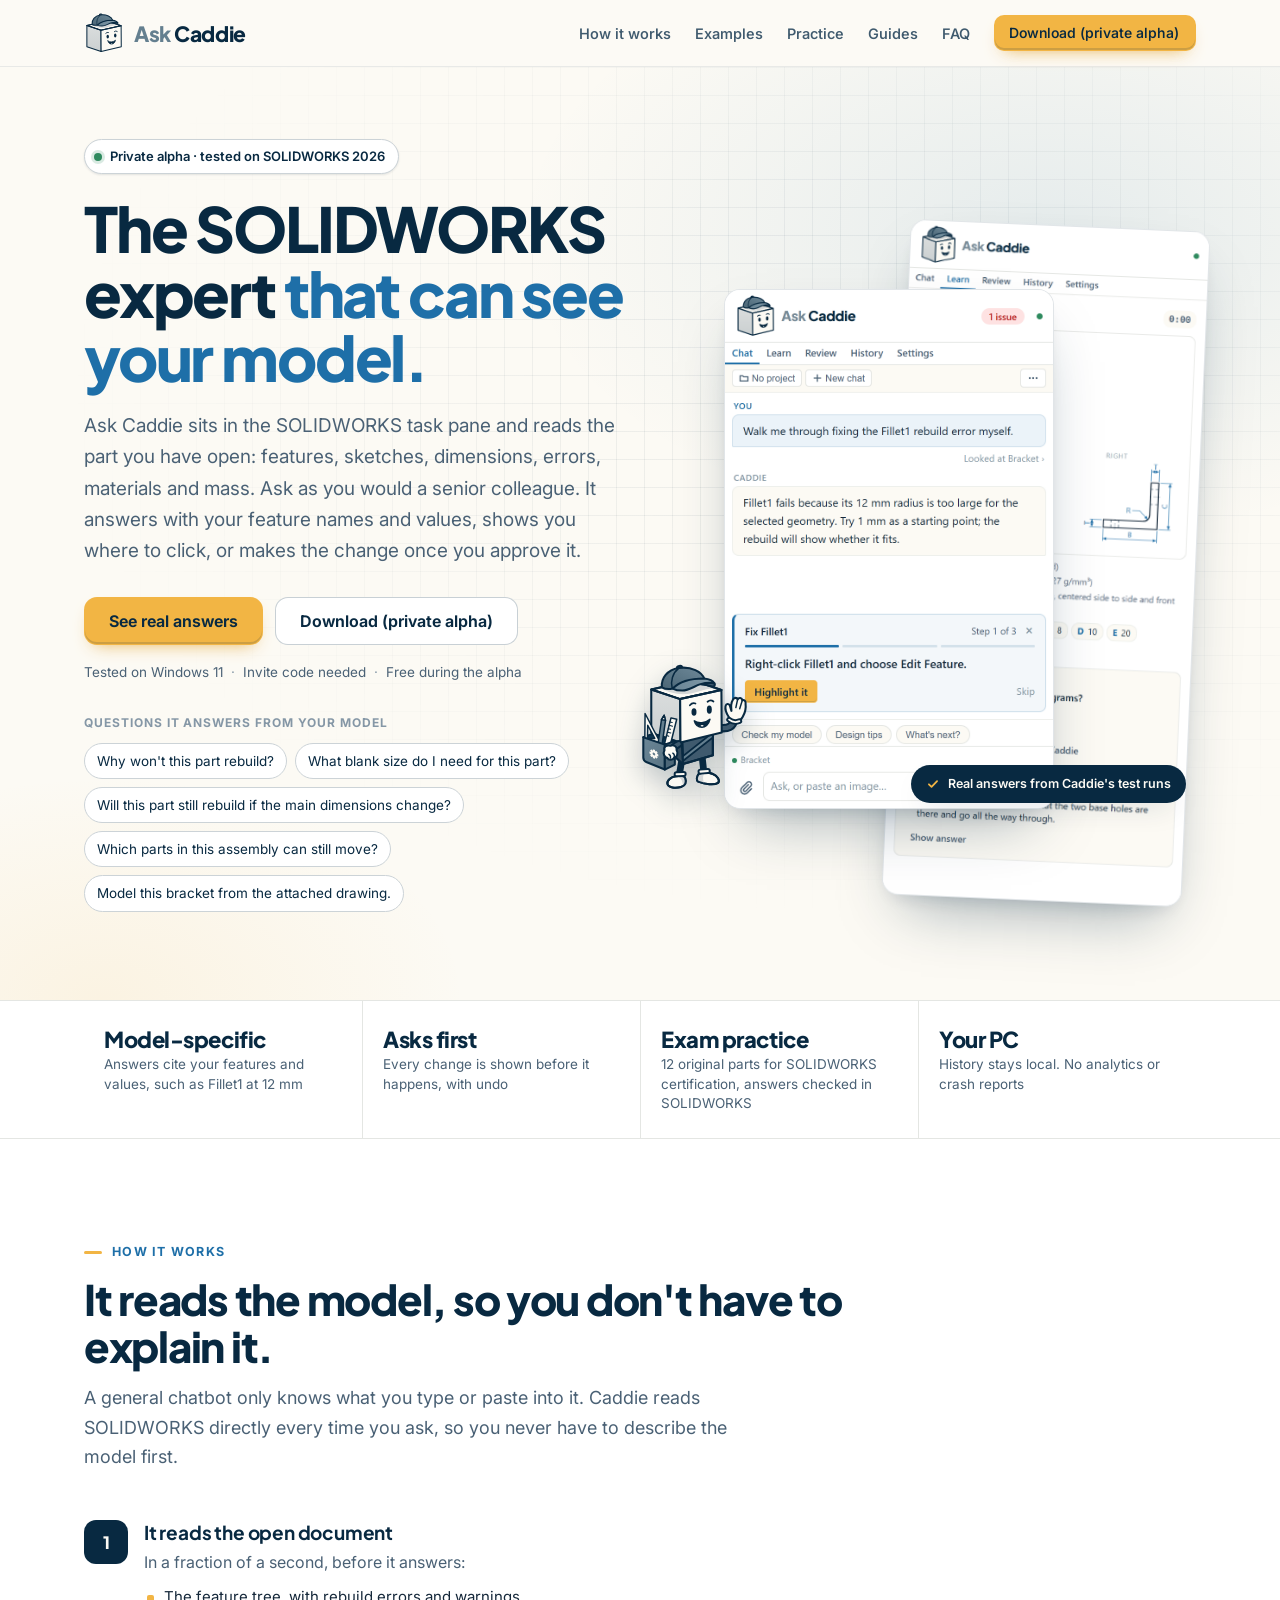
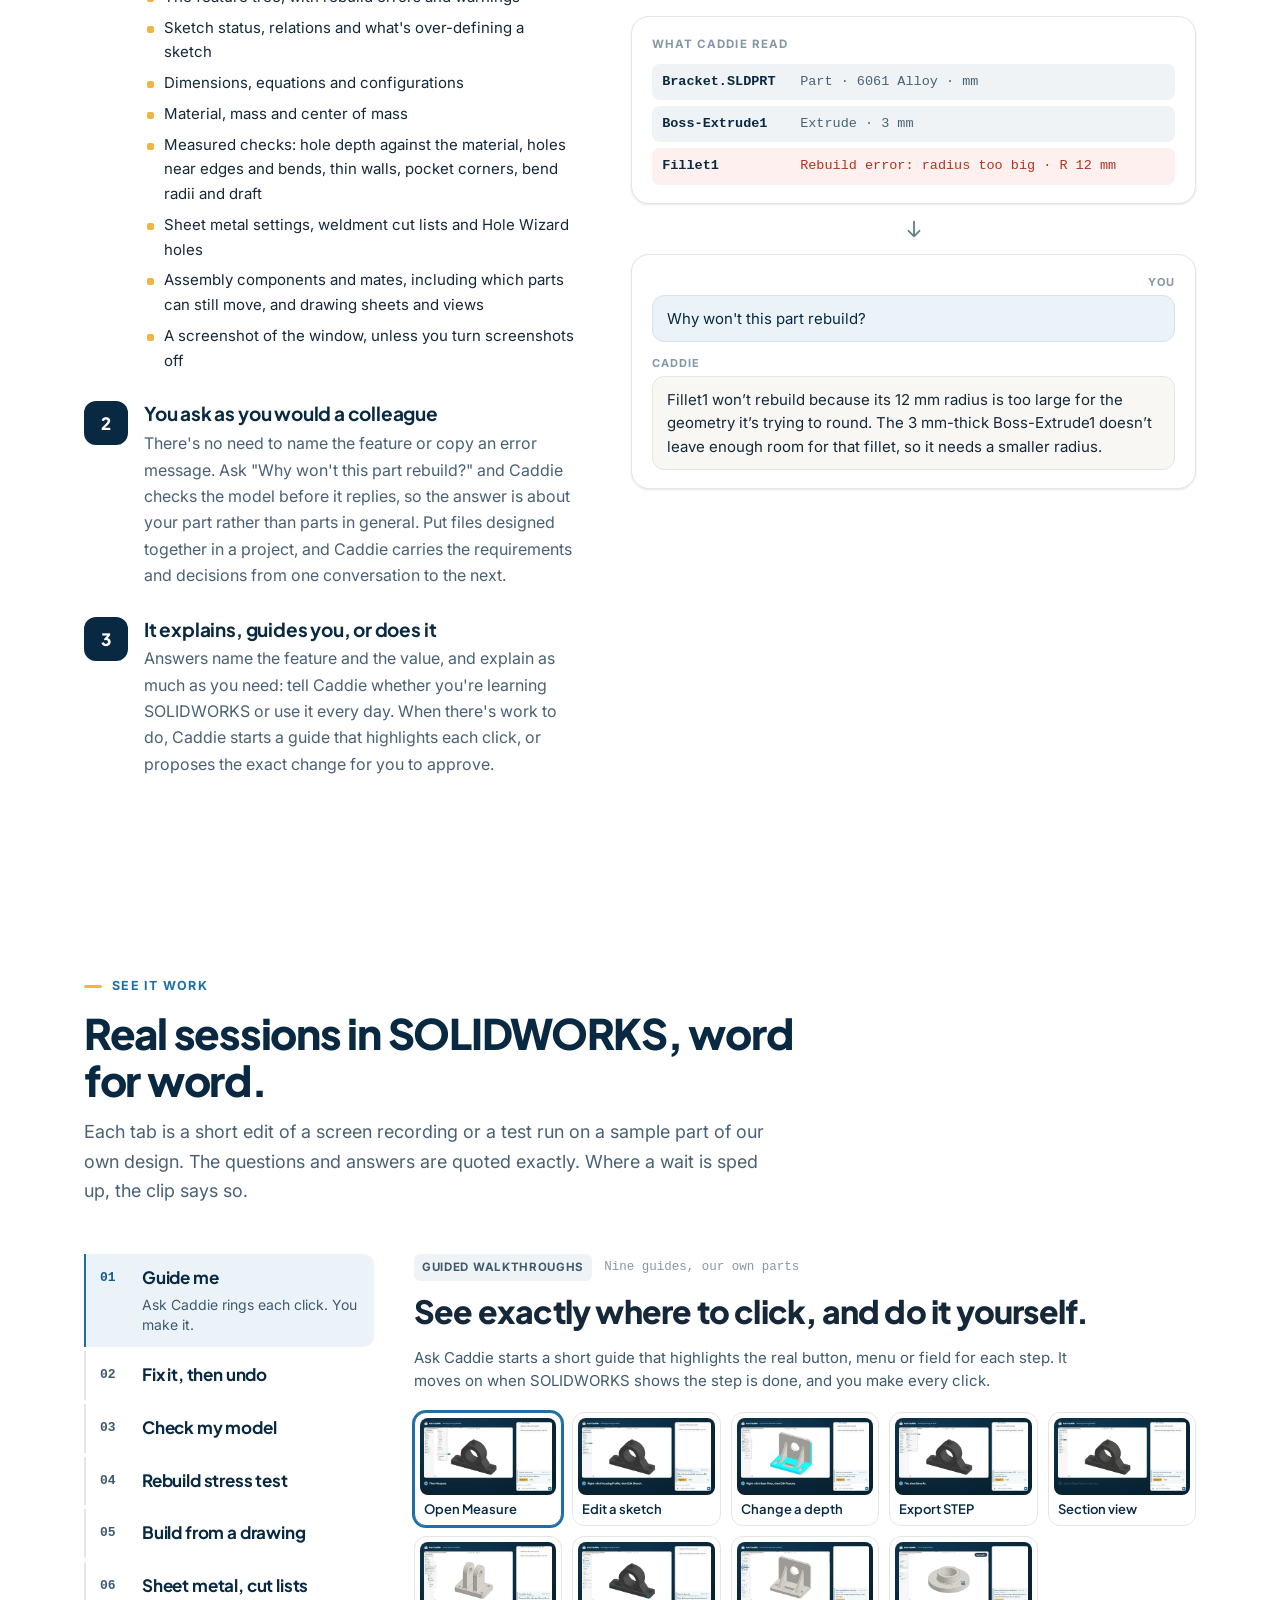
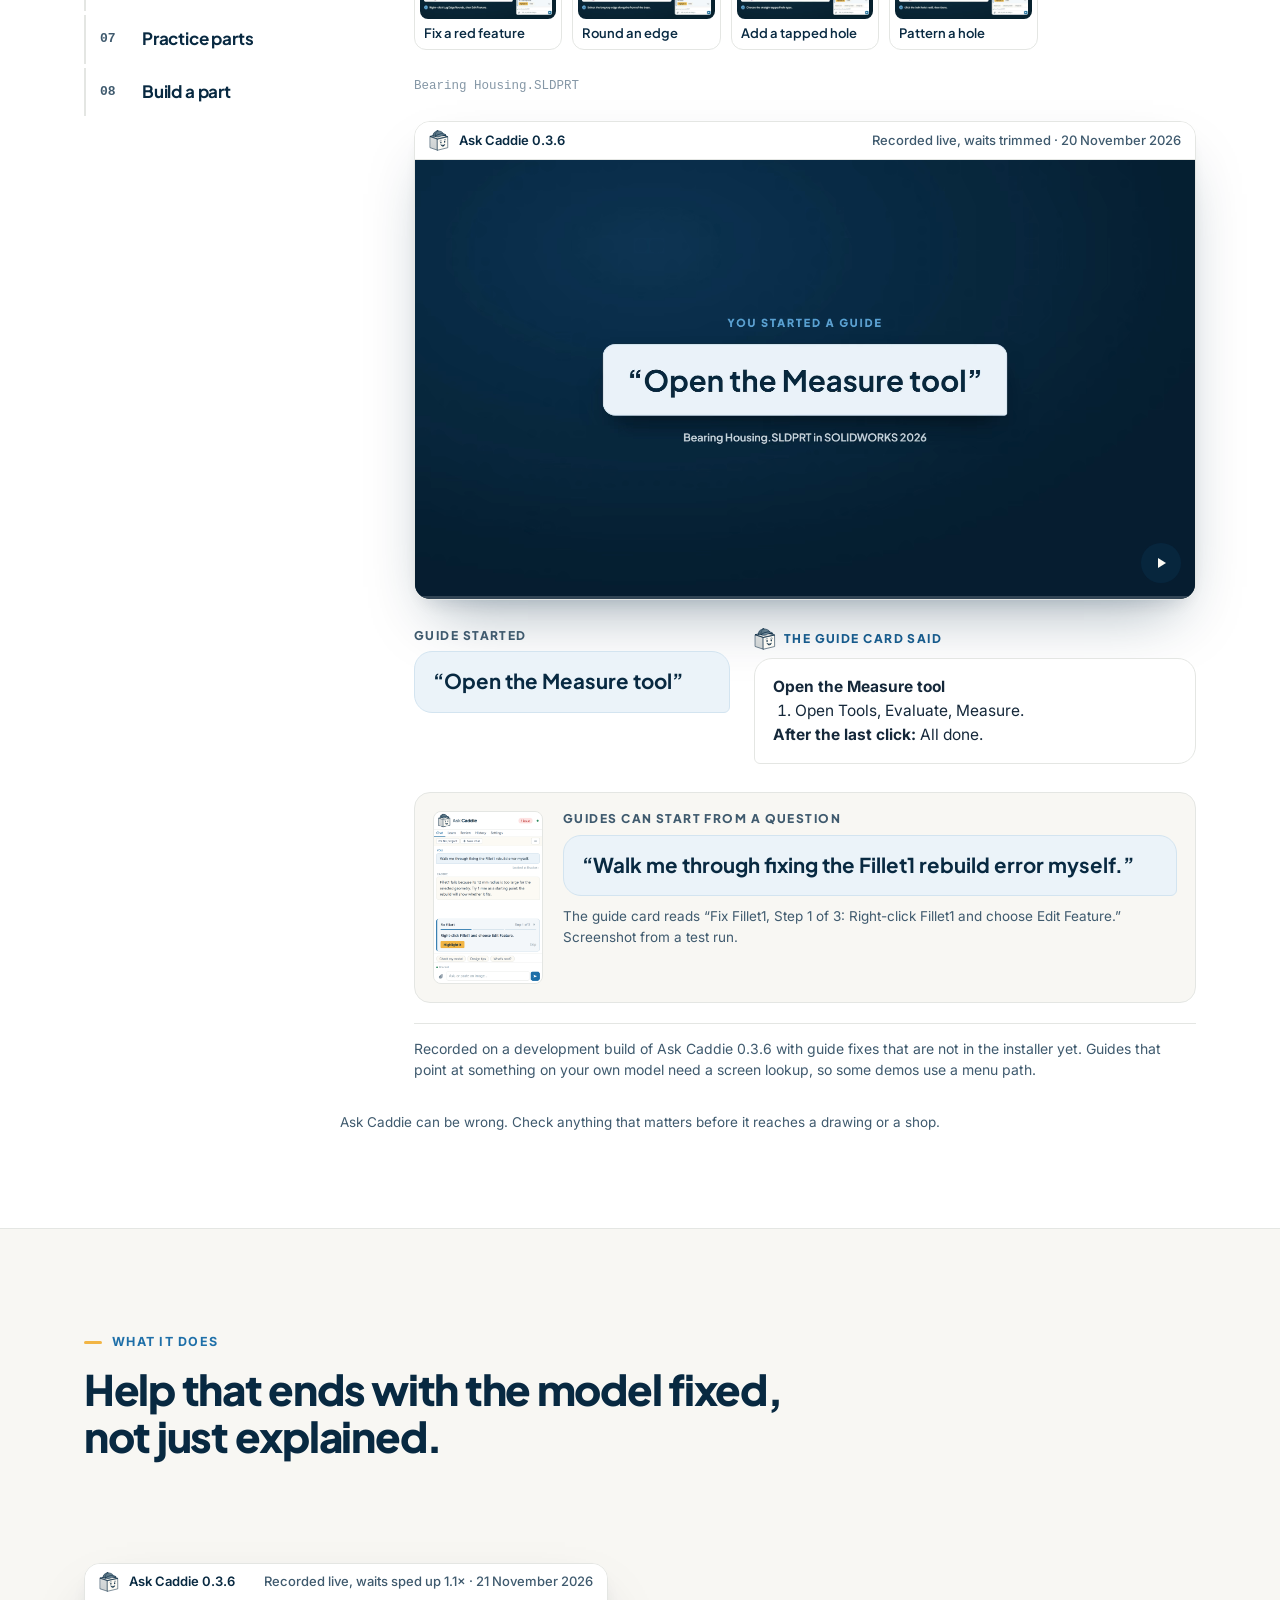
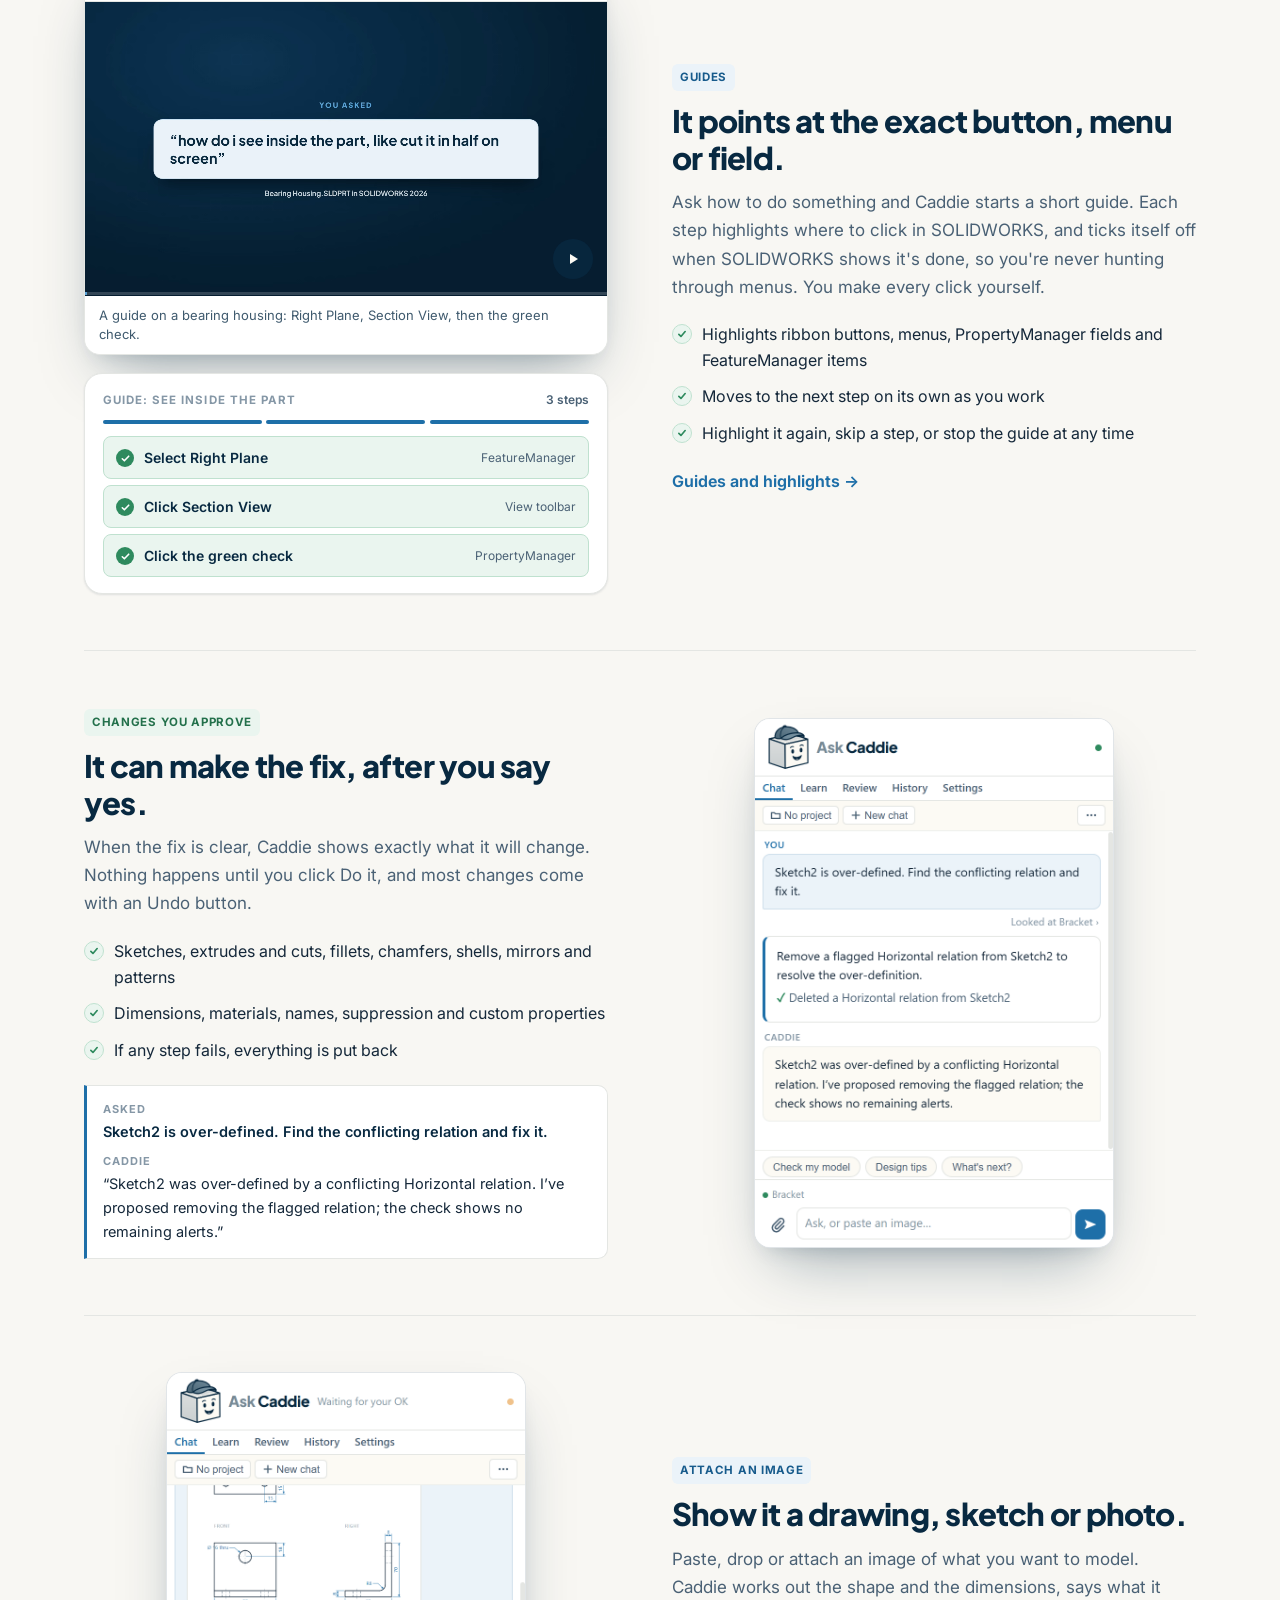
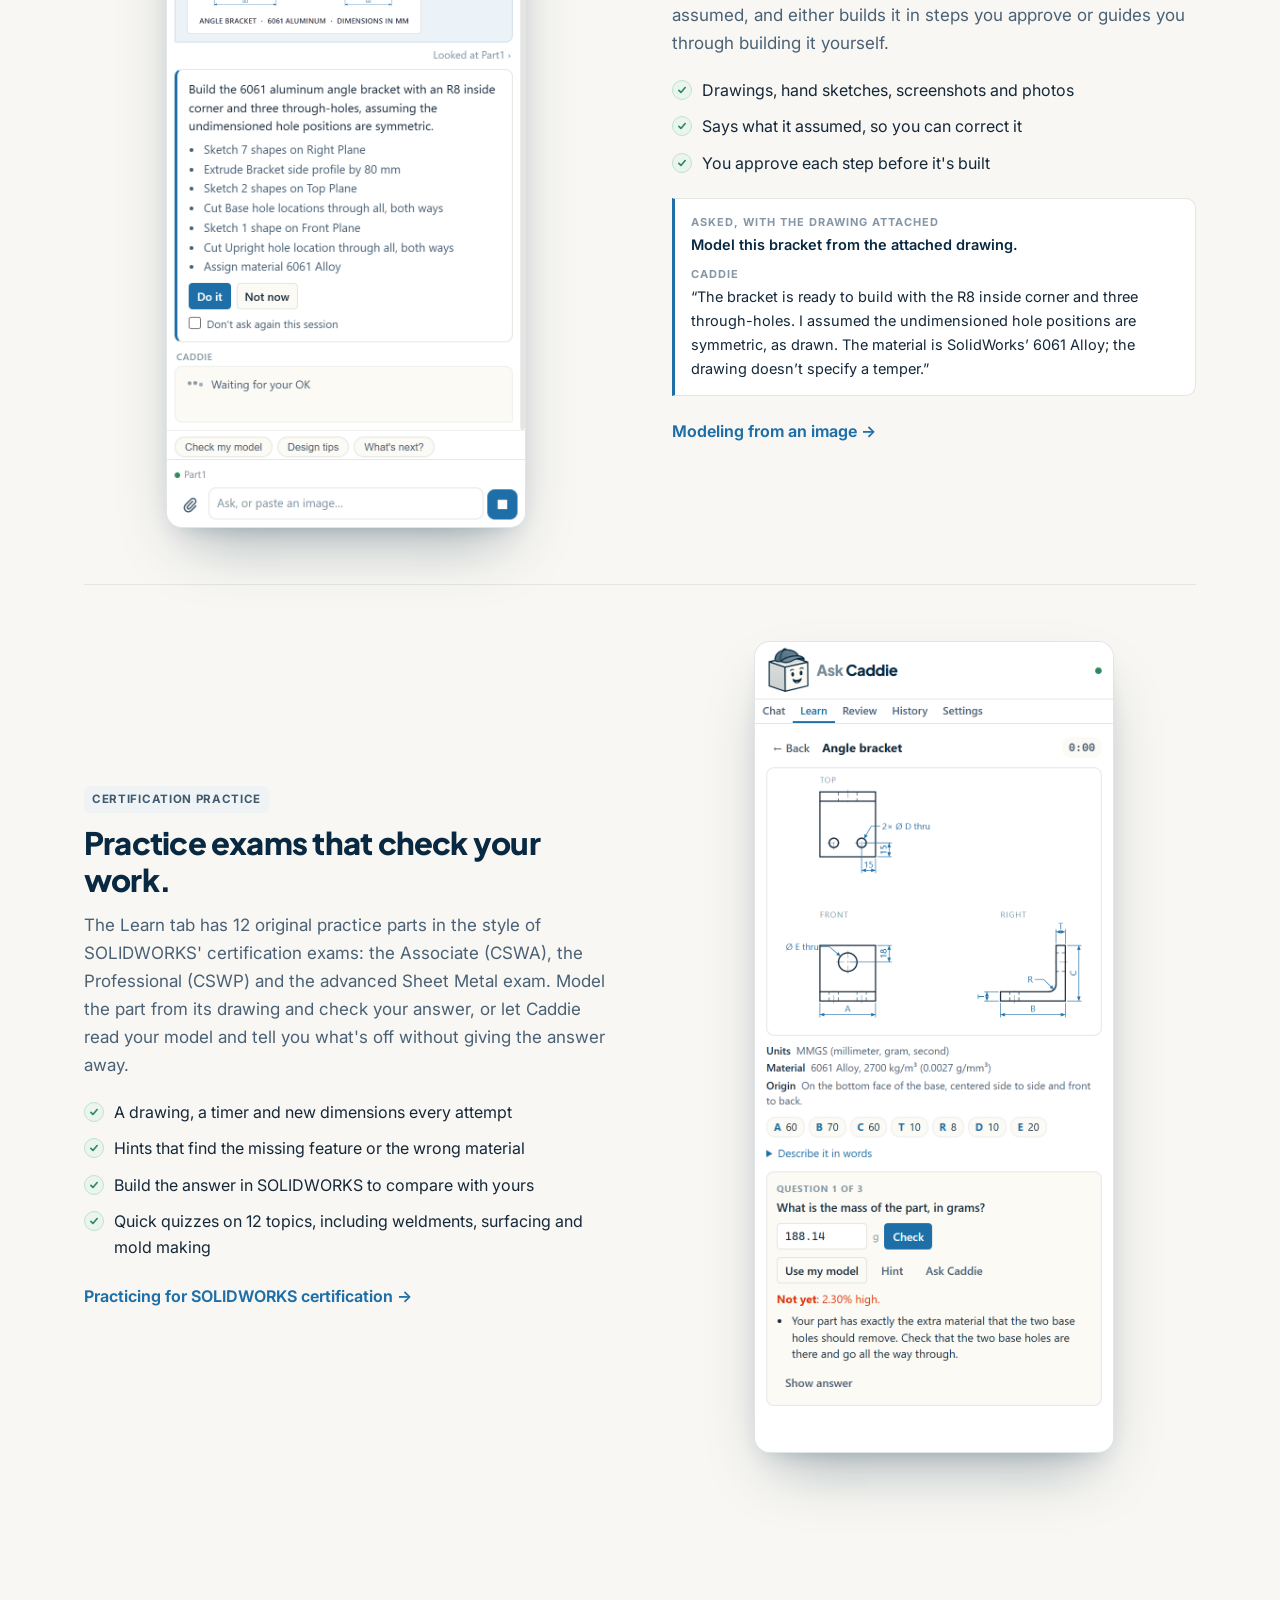
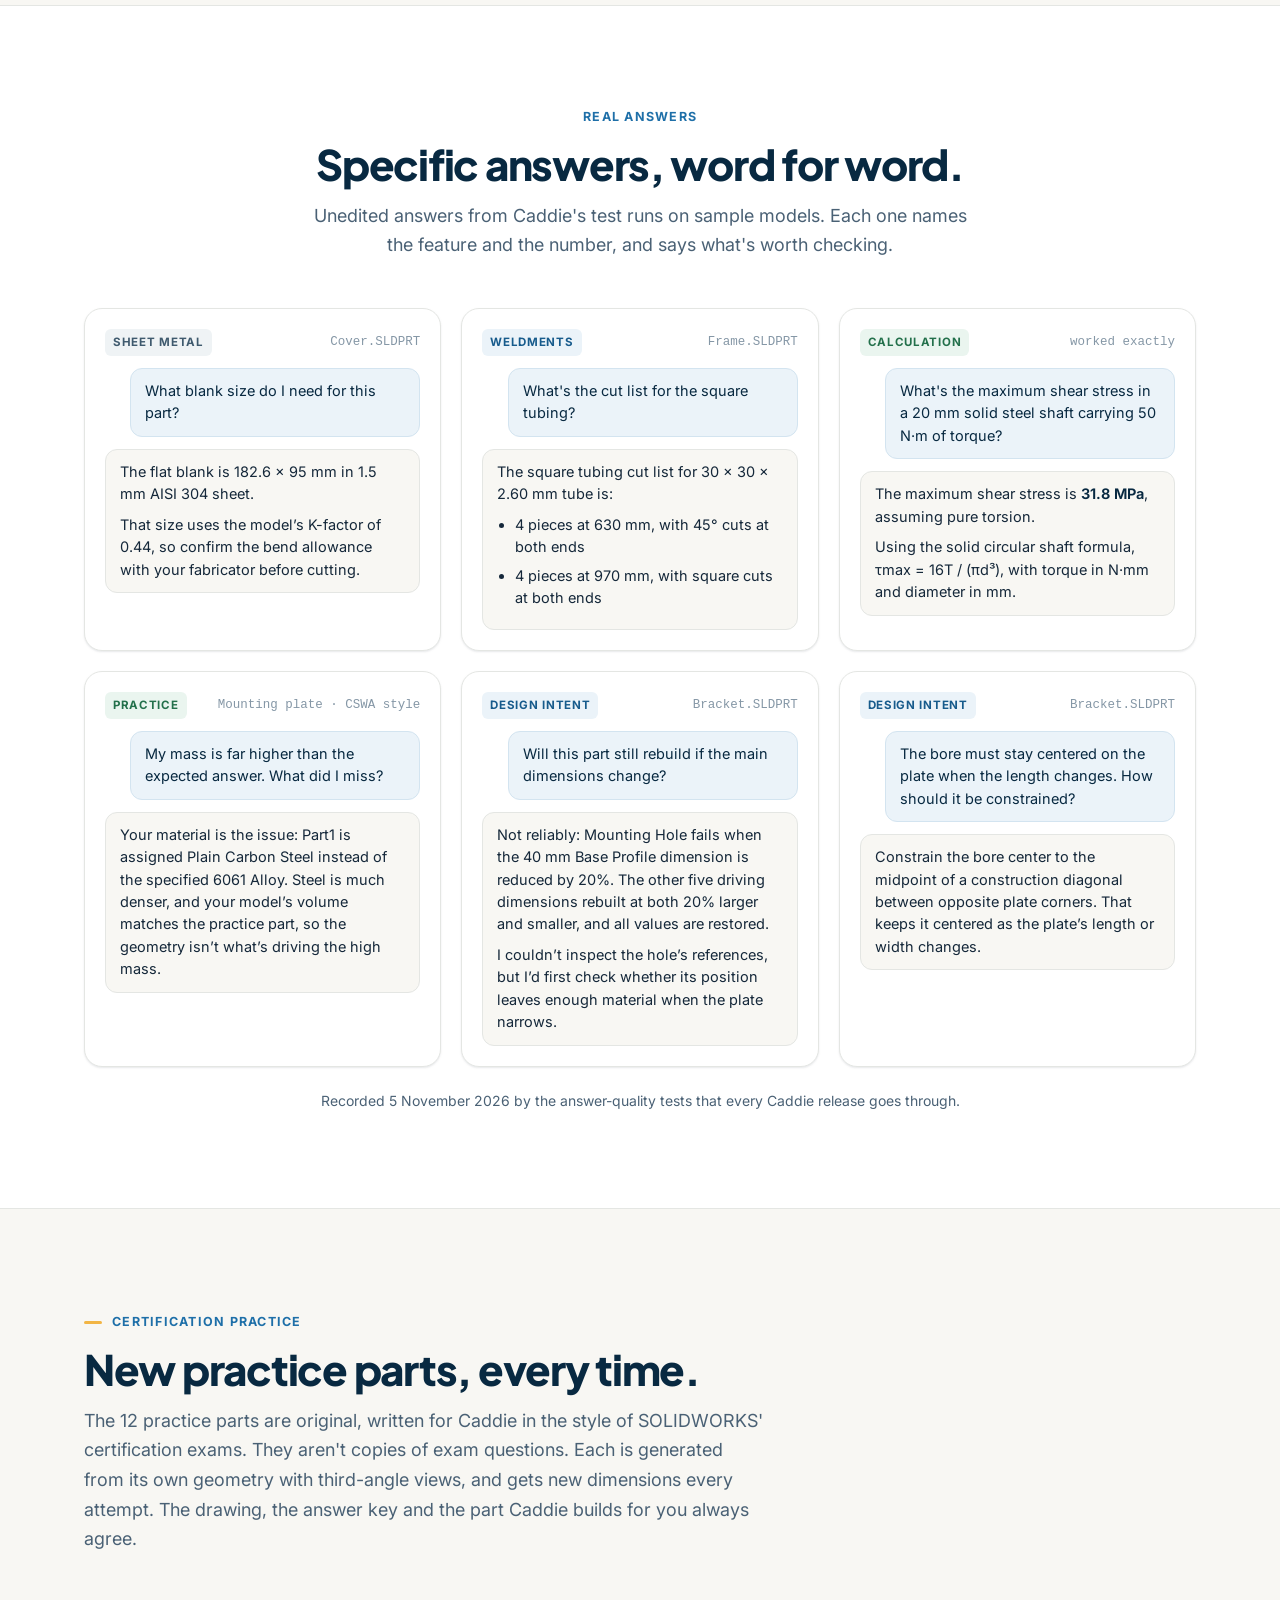
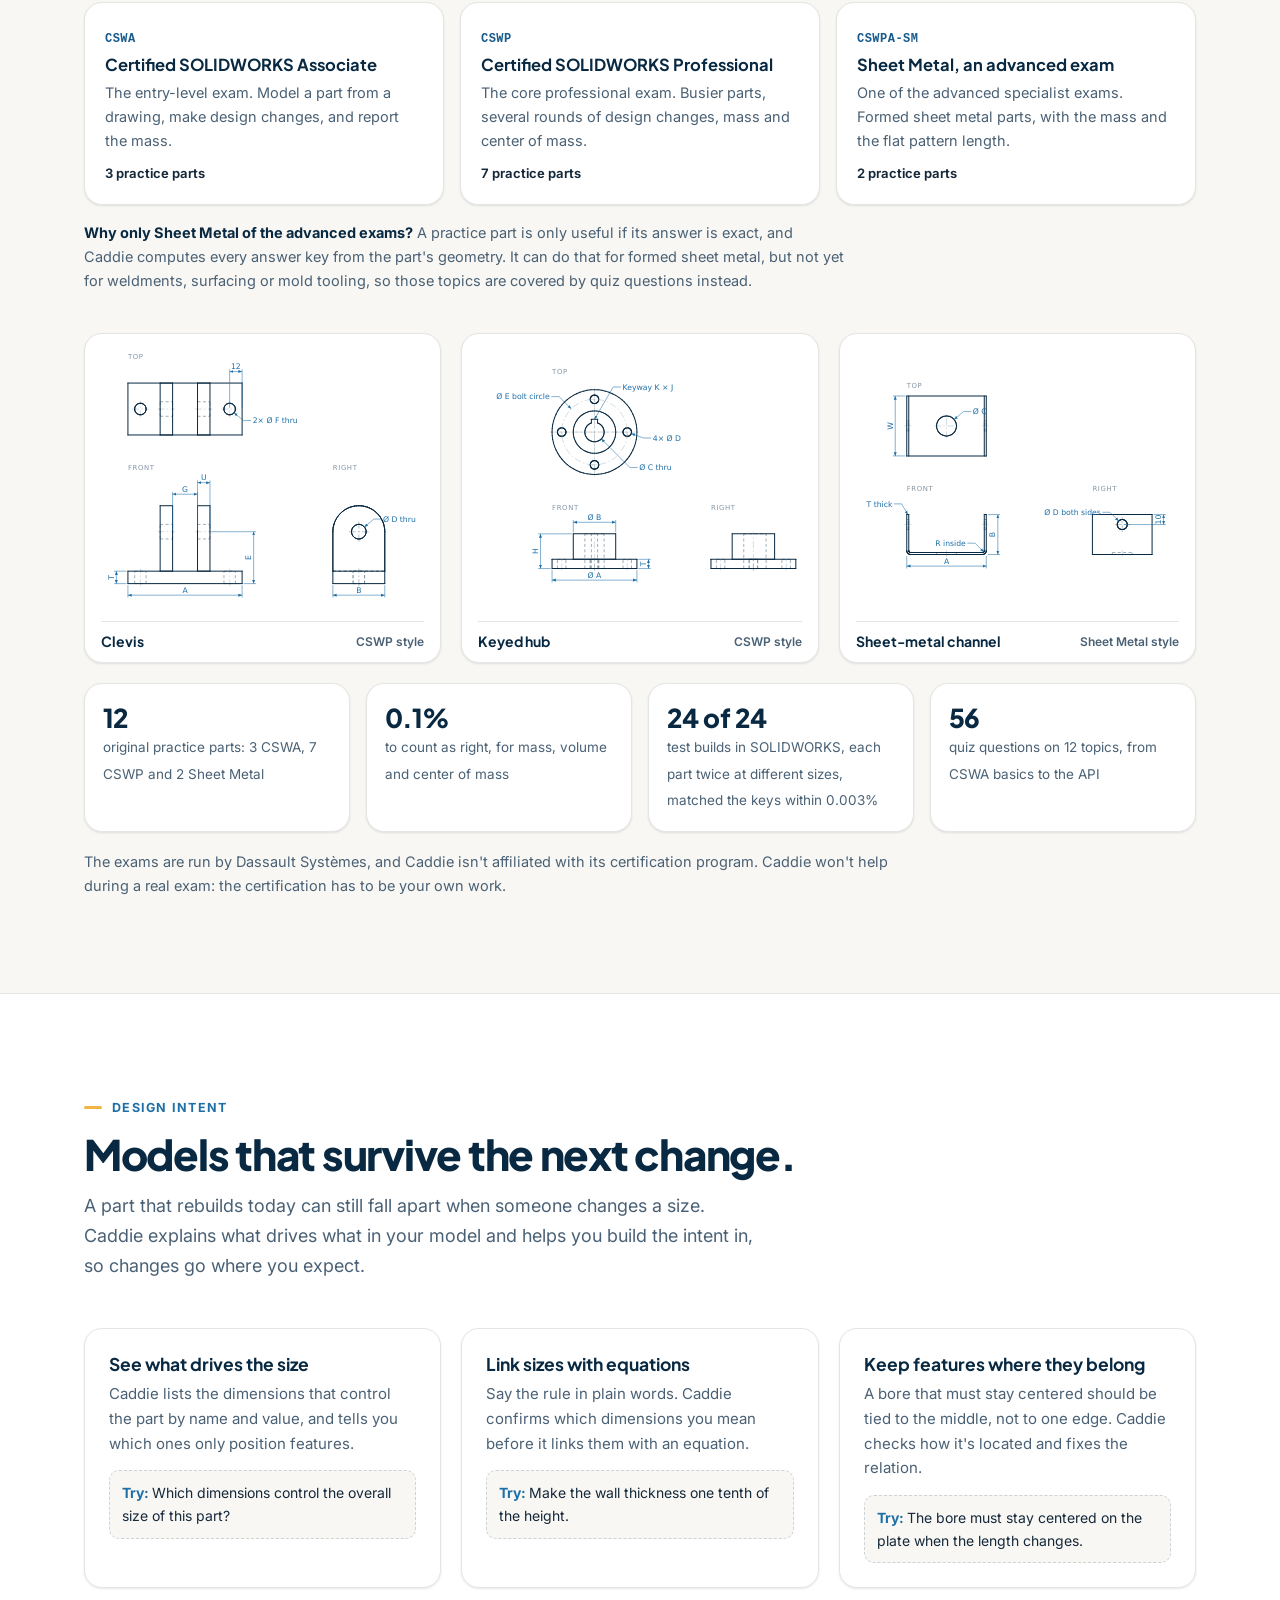
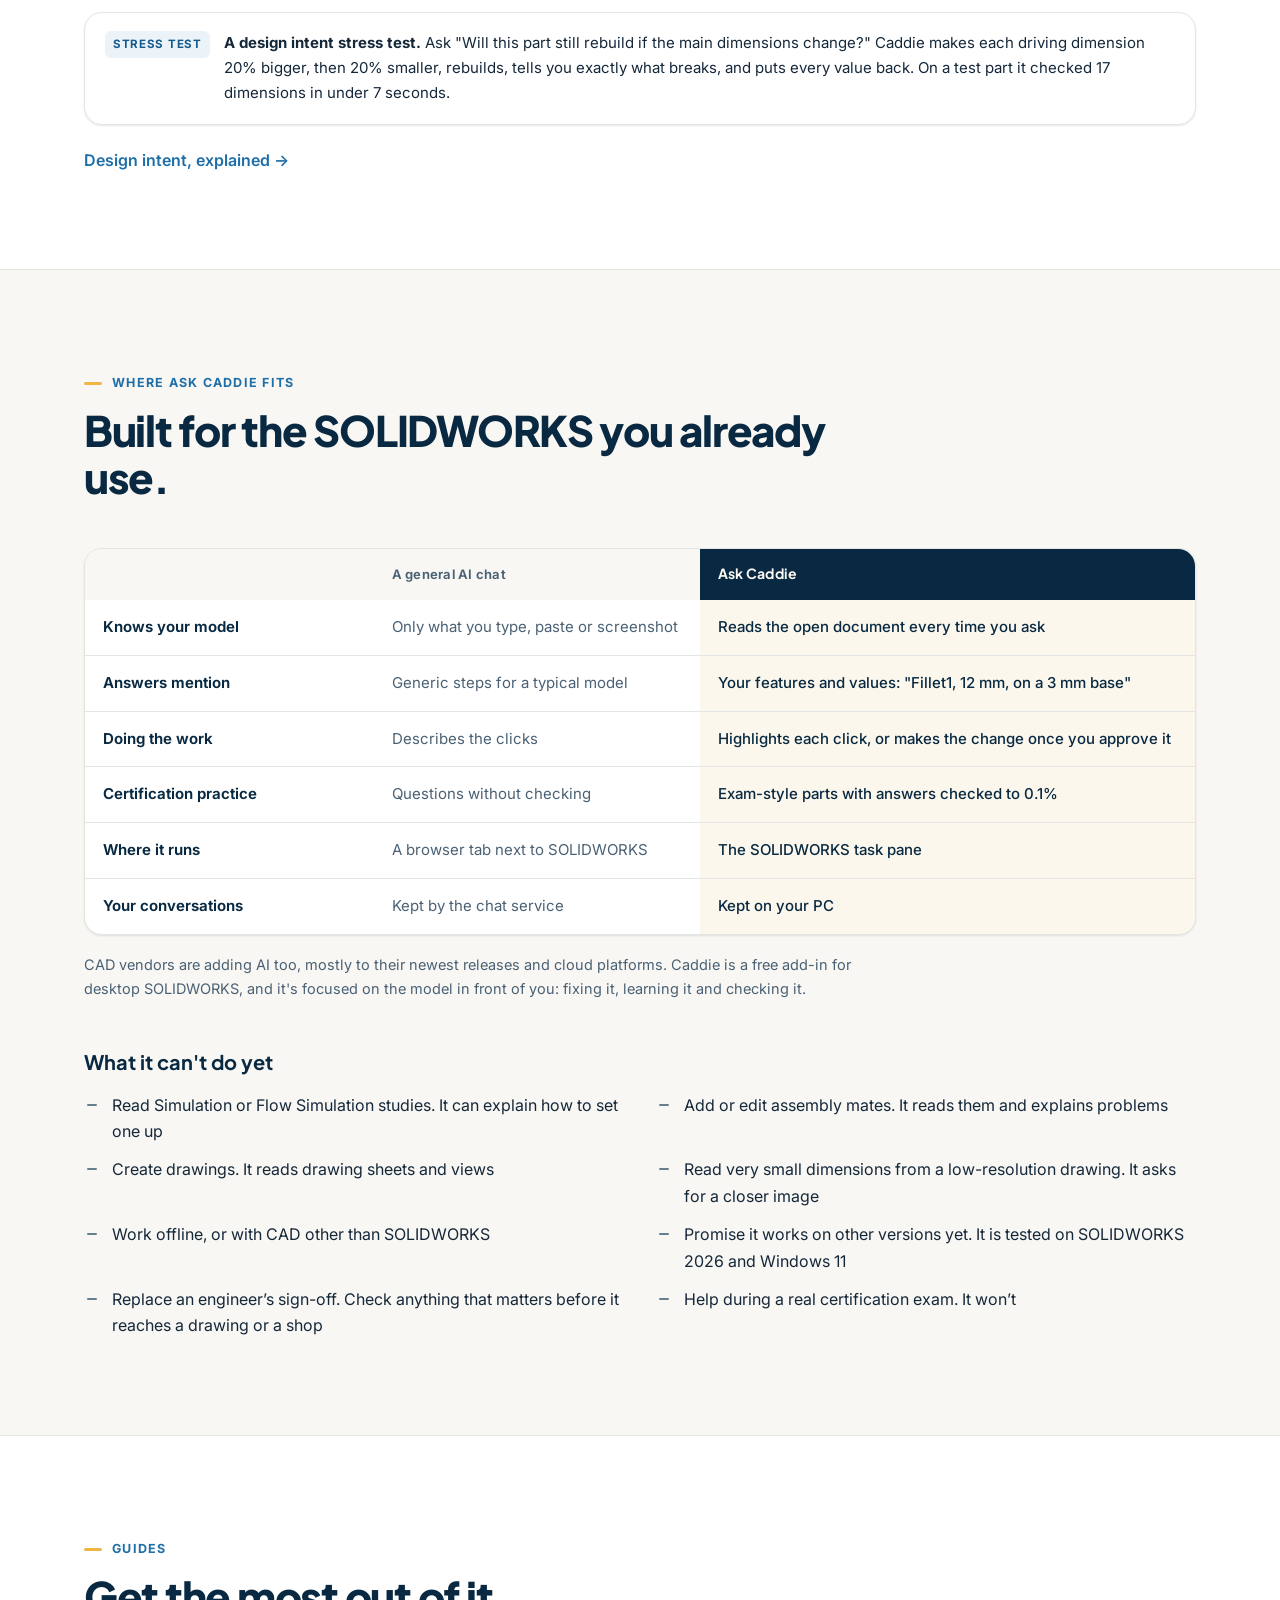
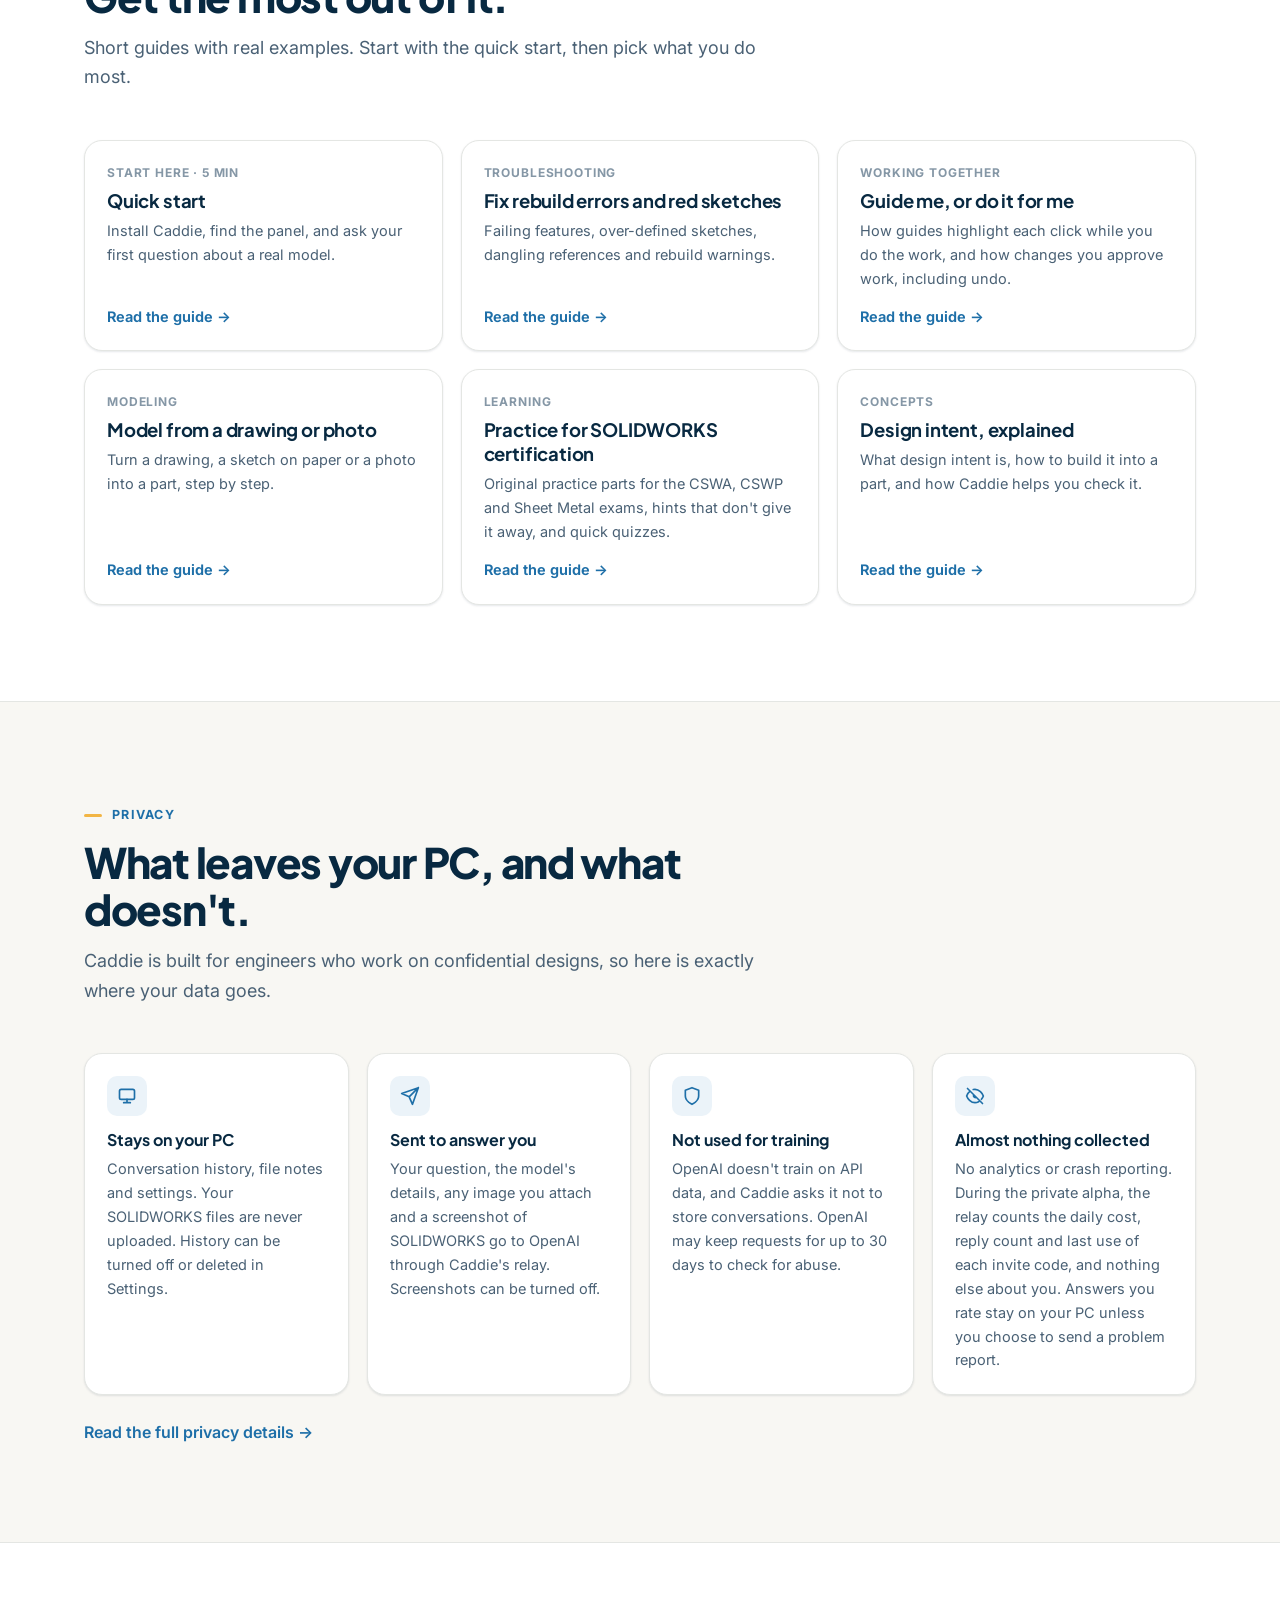
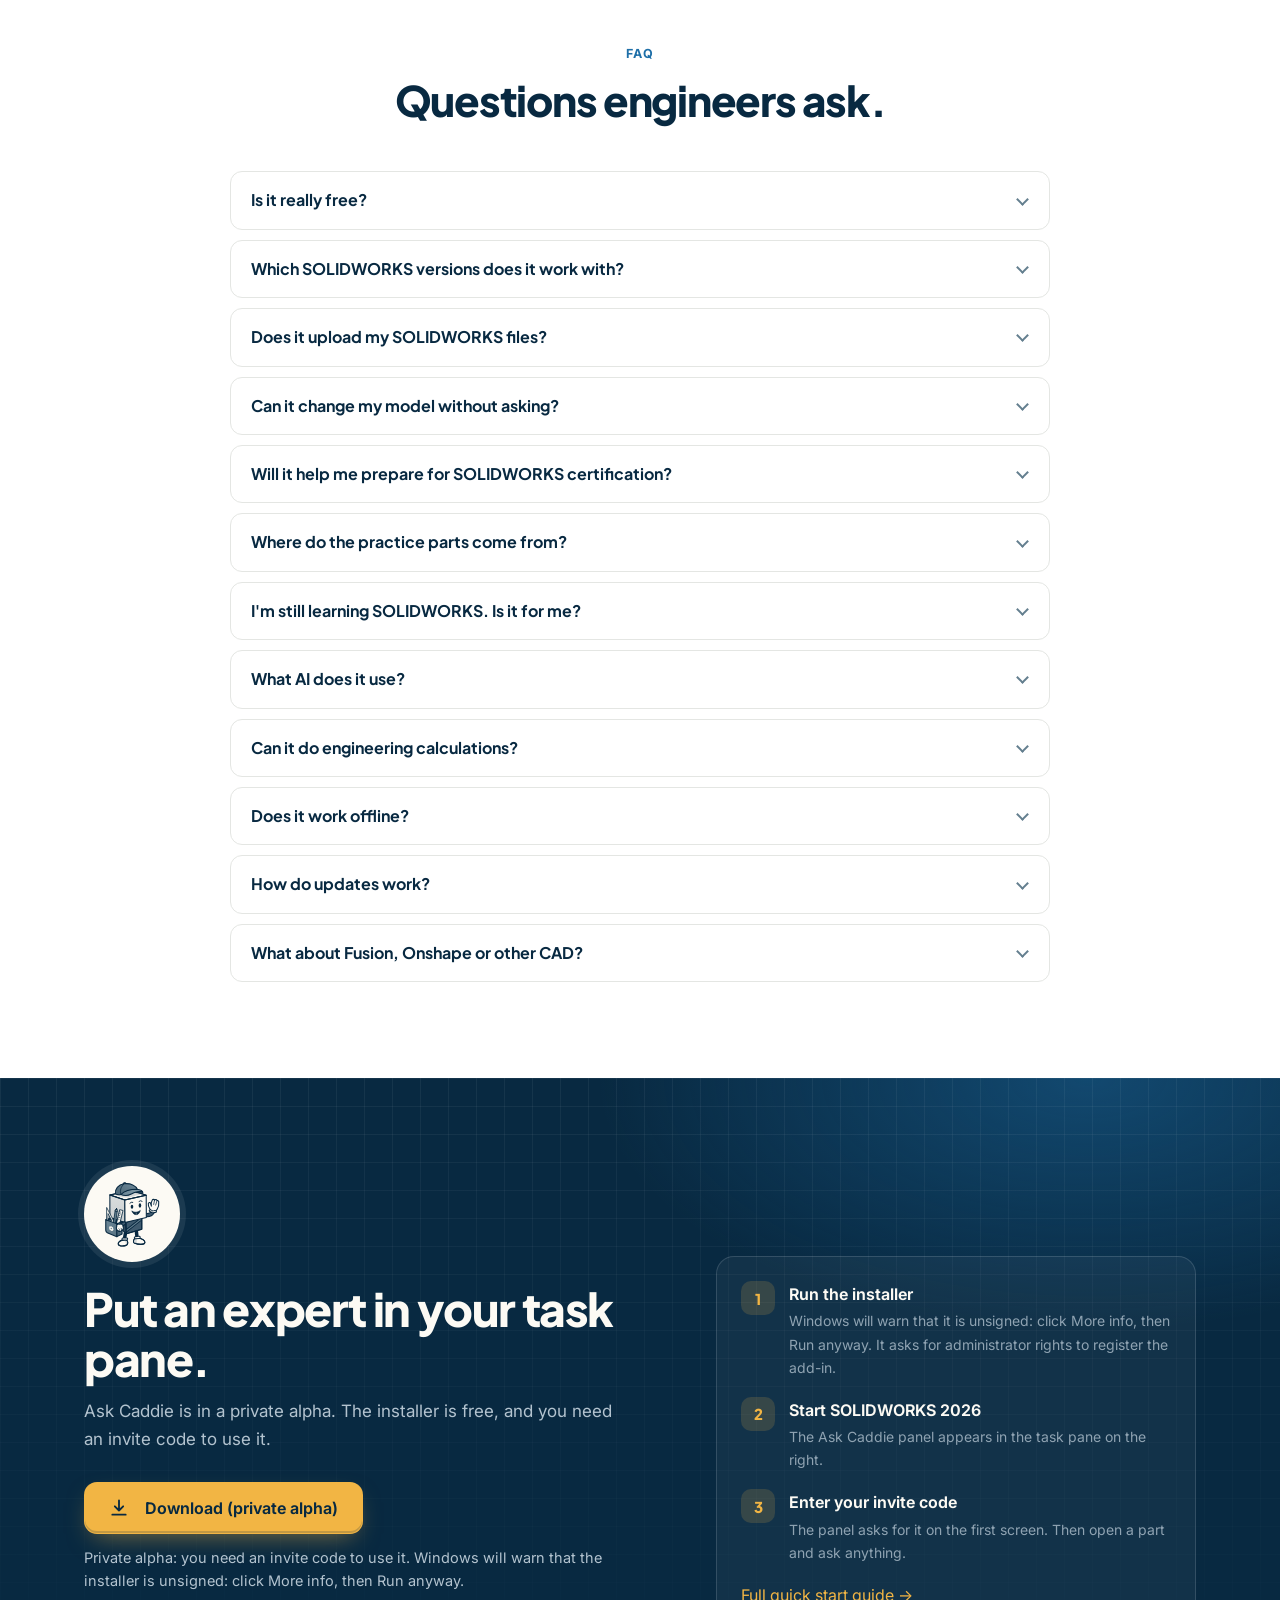
==== commit 62c87501: "Build a part: gear pump housing clip (X2) as the fifth example Co-Authored-By: Claude Sonnet 5.5 <no" ====
--- a/index.html
+++ b/index.html
@@ -344,7 +344,7 @@
       <div class="x-top"><span class="tag steel">Generative modeling</span><span class="ex-model">Examples built on a new empty part</span></div>
       <h3 class="x-h">Describe a part. Watch it get built.</h3>
       <p class="x-how g-how">Ask Caddie checks the request against real geometry, says what it assumed, and builds the part in SOLIDWORKS with features and fully defined sketches. Change a size afterward and the part follows.</p>
-      <div class="g-chips" role="group" aria-label="Choose an example"><button class="g-chip" type="button" data-g="bracket" aria-pressed="true"><img src="video/build-bracket-poster.jpg" width="160" height="90" loading="lazy" alt=""><span>Machine bracket</span></button><button class="g-chip" type="button" data-g="carrier" aria-pressed="false"><img src="video/build-carrier-poster.jpg" width="160" height="90" loading="lazy" alt=""><span>Planet carrier</span></button><button class="g-chip" type="button" data-g="duct" aria-pressed="false"><img src="video/build-duct-poster.jpg" width="160" height="90" loading="lazy" alt=""><span>HVAC duct</span></button><button class="g-chip" type="button" data-g="impeller" aria-pressed="false"><img src="video/build-impeller-poster.jpg" width="160" height="90" loading="lazy" alt=""><span>Pump impeller</span></button></div>
+      <div class="g-chips" role="group" aria-label="Choose an example"><button class="g-chip" type="button" data-g="bracket" aria-pressed="true"><img src="video/build-bracket-poster.jpg" width="160" height="90" loading="lazy" alt=""><span>Machine bracket</span></button><button class="g-chip" type="button" data-g="carrier" aria-pressed="false"><img src="video/build-carrier-poster.jpg" width="160" height="90" loading="lazy" alt=""><span>Planet carrier</span></button><button class="g-chip" type="button" data-g="duct" aria-pressed="false"><img src="video/build-duct-poster.jpg" width="160" height="90" loading="lazy" alt=""><span>HVAC duct</span></button><button class="g-chip" type="button" data-g="impeller" aria-pressed="false"><img src="video/build-impeller-poster.jpg" width="160" height="90" loading="lazy" alt=""><span>Pump impeller</span></button><button class="g-chip" type="button" data-g="housing" aria-pressed="false"><img src="video/build-housing-poster.jpg" width="160" height="90" loading="lazy" alt=""><span>Gear pump housing</span></button></div>
       <div class="g-item" id="g-bracket">
         <p class="g-model"><span class="ex-model">A new empty part</span></p>
         <figure class="frame">
@@ -389,9 +389,20 @@
           <div class="x-a"><span class="chat-label chat-label-ai"><img src="img/caddie-head.svg" width="22" height="22" alt="">Ask Caddie asked</span><div class="bubble bubble-ai"><p>Can I use these assumptions for the SOLIDWORKS model: clockwise rotation viewed from the blade side, R80 mm blade centerlines with 30° of backward sweep from hub to rim, balance holes on a 65 mm pitch circle, a keyway 2.8 mm deep beyond the bore, and a hub 30 mm tall above the shroud?</p></div></div><div class="x-q"><span class="chat-label">You replied</span><div class="bubble bubble-user"><p>Yes, go ahead.</p></div></div><div class="x-a"><span class="chat-label chat-label-ai"><img src="img/caddie-head.svg" width="22" height="22" alt="">After the build</span><div class="bubble bubble-ai"><p>The impeller is built in SOLIDWORKS with six backward-curved blades, 2 mm root fillets, the keyed bore, and six balance holes.</p><p>The hub is 30 mm above the shroud, as agreed. No material is assigned yet.</p></div></div>
           <p class="case-note">Built in 9 features, one solid body, with all six sketches fully defined and no rebuild errors, checked outside the recording. A separate check after the build changed the hub from 50 to 56 mm and the shroud from 160 to 180 mm; the part rebuilt cleanly as one body. The blades are circular arcs, not airfoils, and they stop a few millimeters short of the hub.</p>
         </div>
+      </div><div class="g-item" id="g-housing" hidden>
+        <p class="g-model"><span class="ex-model">A new empty part</span></p>
+        <figure class="frame">
+          <div class="frame-bar"><img src="img/caddie-head.svg" width="20" height="20" alt=""><span class="frame-ver">Ask Caddie 0.3.6</span><span class="frame-note">Recorded live, waits sped up and marked &middot; 23 November 2026</span></div>
+          <div class="frame-media"><video loop muted playsinline preload="none" poster="video/build-housing-poster.jpg" aria-label="Recording: a long gear pump housing request is typed on a new empty part. Ask Caddie builds overlapping gear pockets, bosses, tapped holes and ports. One rib stage fails and is put back, and webs are built instead. Ask Caddie flags that the pockets leave no gear clearance, asks about the feet, and after Yes, go ahead builds the feet and slots."><source src="video/build-housing.mp4" type="video/mp4"><source src="video/build-housing.webm" type="video/webm"></video><span class="frame-progress" aria-hidden="true"><i></i></span><button class="frame-play" type="button" aria-label="Pause or play the recording"></button></div>
+        </figure>
+        <div class="x-chat x-chat-stack">
+          <div class="x-q"><span class="chat-label">Typed on a new empty part</span><div class="bubble bubble-user">&ldquo;Design a cast gear pump housing: a 140 by 100 by 42 mm body, open on the front, with two overlapping 50 mm gear pockets on centers 40 mm apart, 36 mm deep for 36 mm wide gears, leaving a 6 mm back wall; a front mounting face with eight M6 tapped holes, 12 mm deep, around the pockets; two bearing bosses 36 mm across and 15 mm tall on the back, on the gear centers, with 20 mm bores through; 25 mm inlet and outlet ports through the long sides into the mesh area, on 40 mm square pads 3 mm proud; four 5 mm ribs on the back joining the bosses to the top and bottom edges; and two mounting feet along the bottom, 20 mm wide and 10 mm thick, with 9 by 20 mm slots, mirrored left to right.&rdquo;</div></div>
+          <div class="x-a"><span class="chat-label chat-label-ai"><img src="img/caddie-head.svg" width="22" height="22" alt="">Ask Caddie asked</span><div class="bubble bubble-ai"><p>The SOLIDWORKS housing core, ports, bearing bosses, cover taps and rear webs are built. The mounting feet remain.</p><p>The 36 mm pockets leave no axial running clearance for 36 mm gears, so that needs to be resolved before manufacture.</p><p>For the feet, can I use a 30 mm forward projection from the front face, centered at x = ±55 mm?</p></div></div><div class="x-q"><span class="chat-label">You replied</span><div class="bubble bubble-user"><p>Yes, go ahead.</p></div></div><div class="x-a"><span class="chat-label chat-label-ai"><img src="img/caddie-head.svg" width="22" height="22" alt="">After the build</span><div class="bubble bubble-ai"><p>Added both mounting feet and their 9 × 20 mm slots in SOLIDWORKS, using the agreed positions and projection.</p><p>The 36 mm pockets still leave no axial running clearance for the gears. Also, the housing has no material assigned.</p></div></div>
+          <p class="case-note">Built in 17 features, one solid body, with all 11 sketches fully defined and no rebuild errors, checked outside the recording. This was the second take; the first stopped to ask for sizes the shorter prompt did not give. In this take one rib stage failed, Ask Caddie put it back and built webs instead. The pocket depths are separate dimensions, not linked. A check after the build changed both pocket depths to 36.1 mm and the housing width from 140 to 150 mm, and the part rebuilt cleanly. It is a cast-style shape with no draft or fillets, and the feet project forward from the front face.</p>
+        </div>
       </div>
       
-      <p class="x-limit">Recorded on a development build of Ask Caddie 0.3.6. In the bracket, no material was assigned and the gussets are not filleted; in the carrier, no material was assigned and the spline is an approximation; in the duct, it is a sheet-metal-style solid, not flattenable sheet metal; in the impeller, the blades are circular arcs, not airfoils. In each, Ask Caddie said on screen that no material is assigned. It can’t yet make true involute splines, draft, threads or surfaces. You approve each stage, and the result still needs your review.</p>
+      <p class="x-limit">Recorded on a development build of Ask Caddie 0.3.6. In the bracket, no material was assigned and the gussets are not filleted; in the carrier, no material was assigned and the spline is an approximation; in the duct, it is a sheet-metal-style solid, not flattenable sheet metal; in the impeller, the blades are circular arcs, not airfoils; in the housing, there is no draft and no fillets. In each, Ask Caddie said on screen that no material is assigned. It can’t yet make true involute splines, draft features, threads or surfaces. You approve each stage, and the result still needs your review.</p>
     </div>
       </div>
     </div>
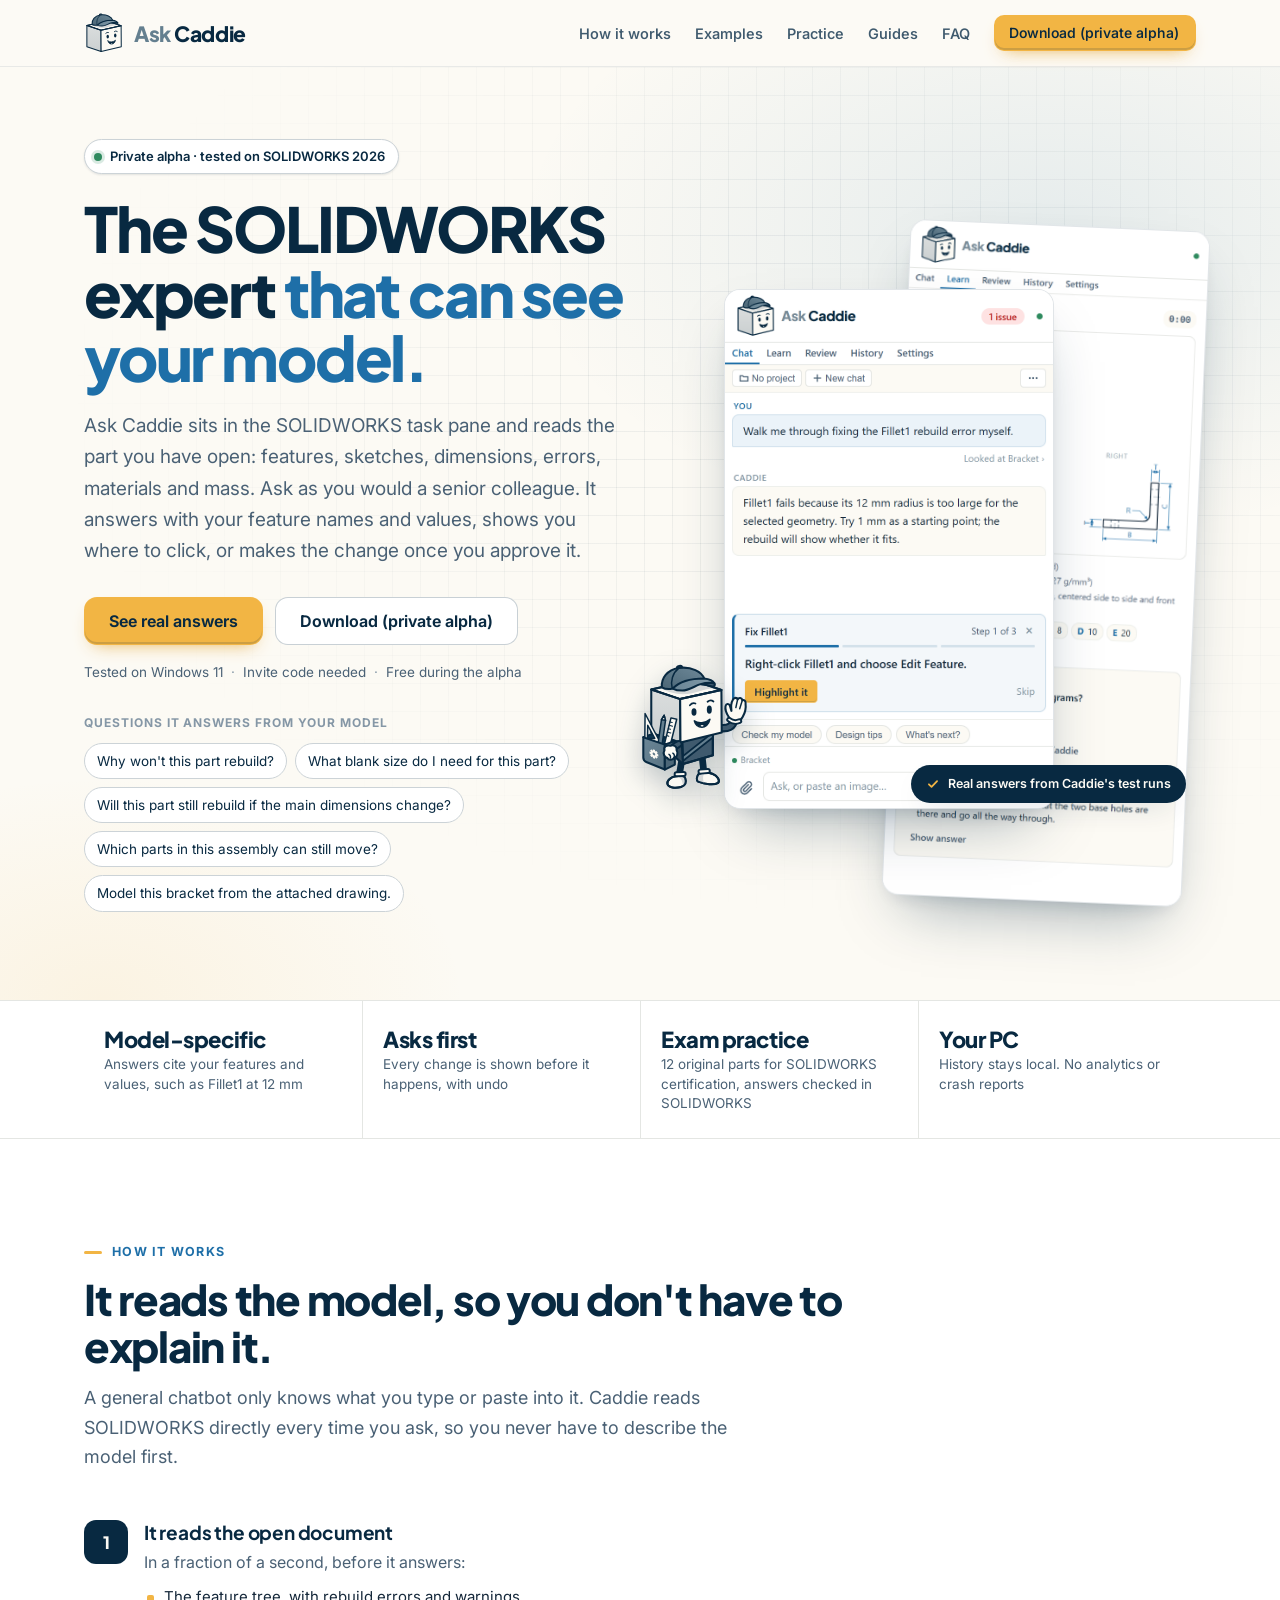
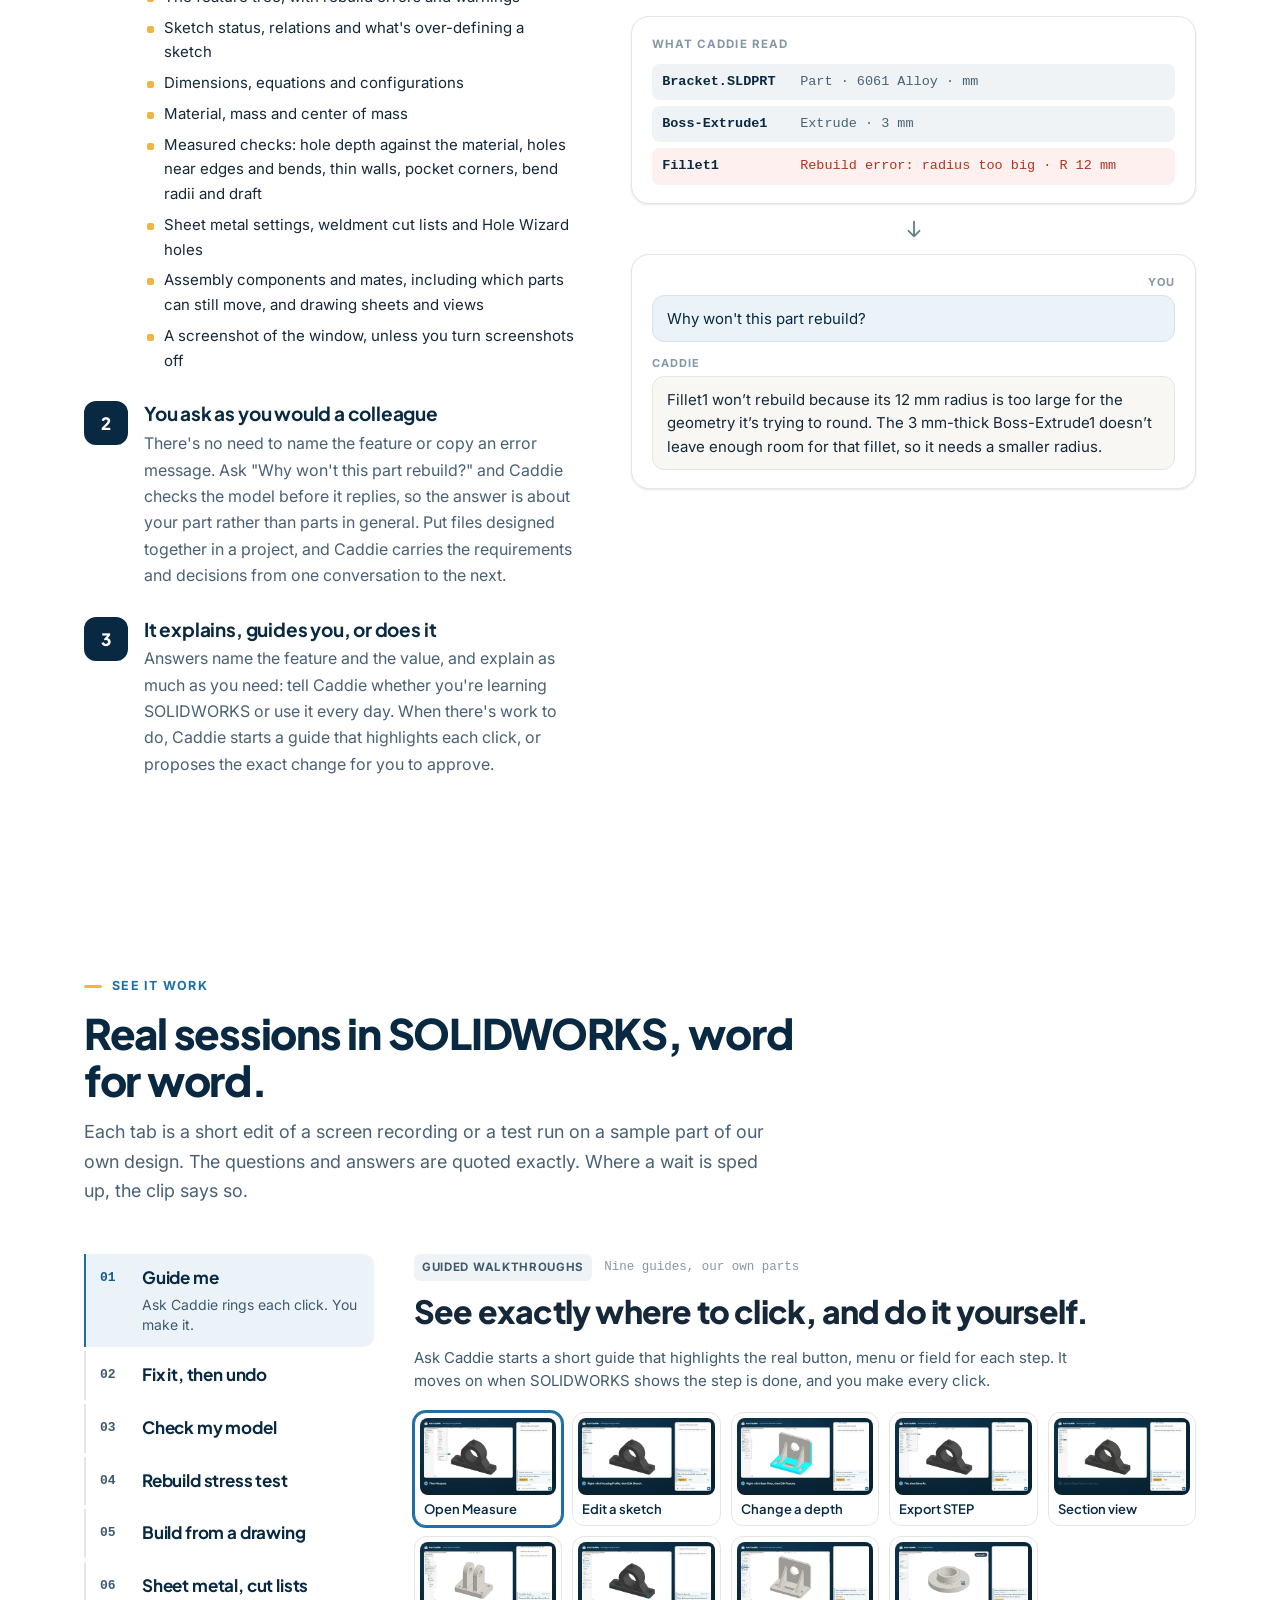
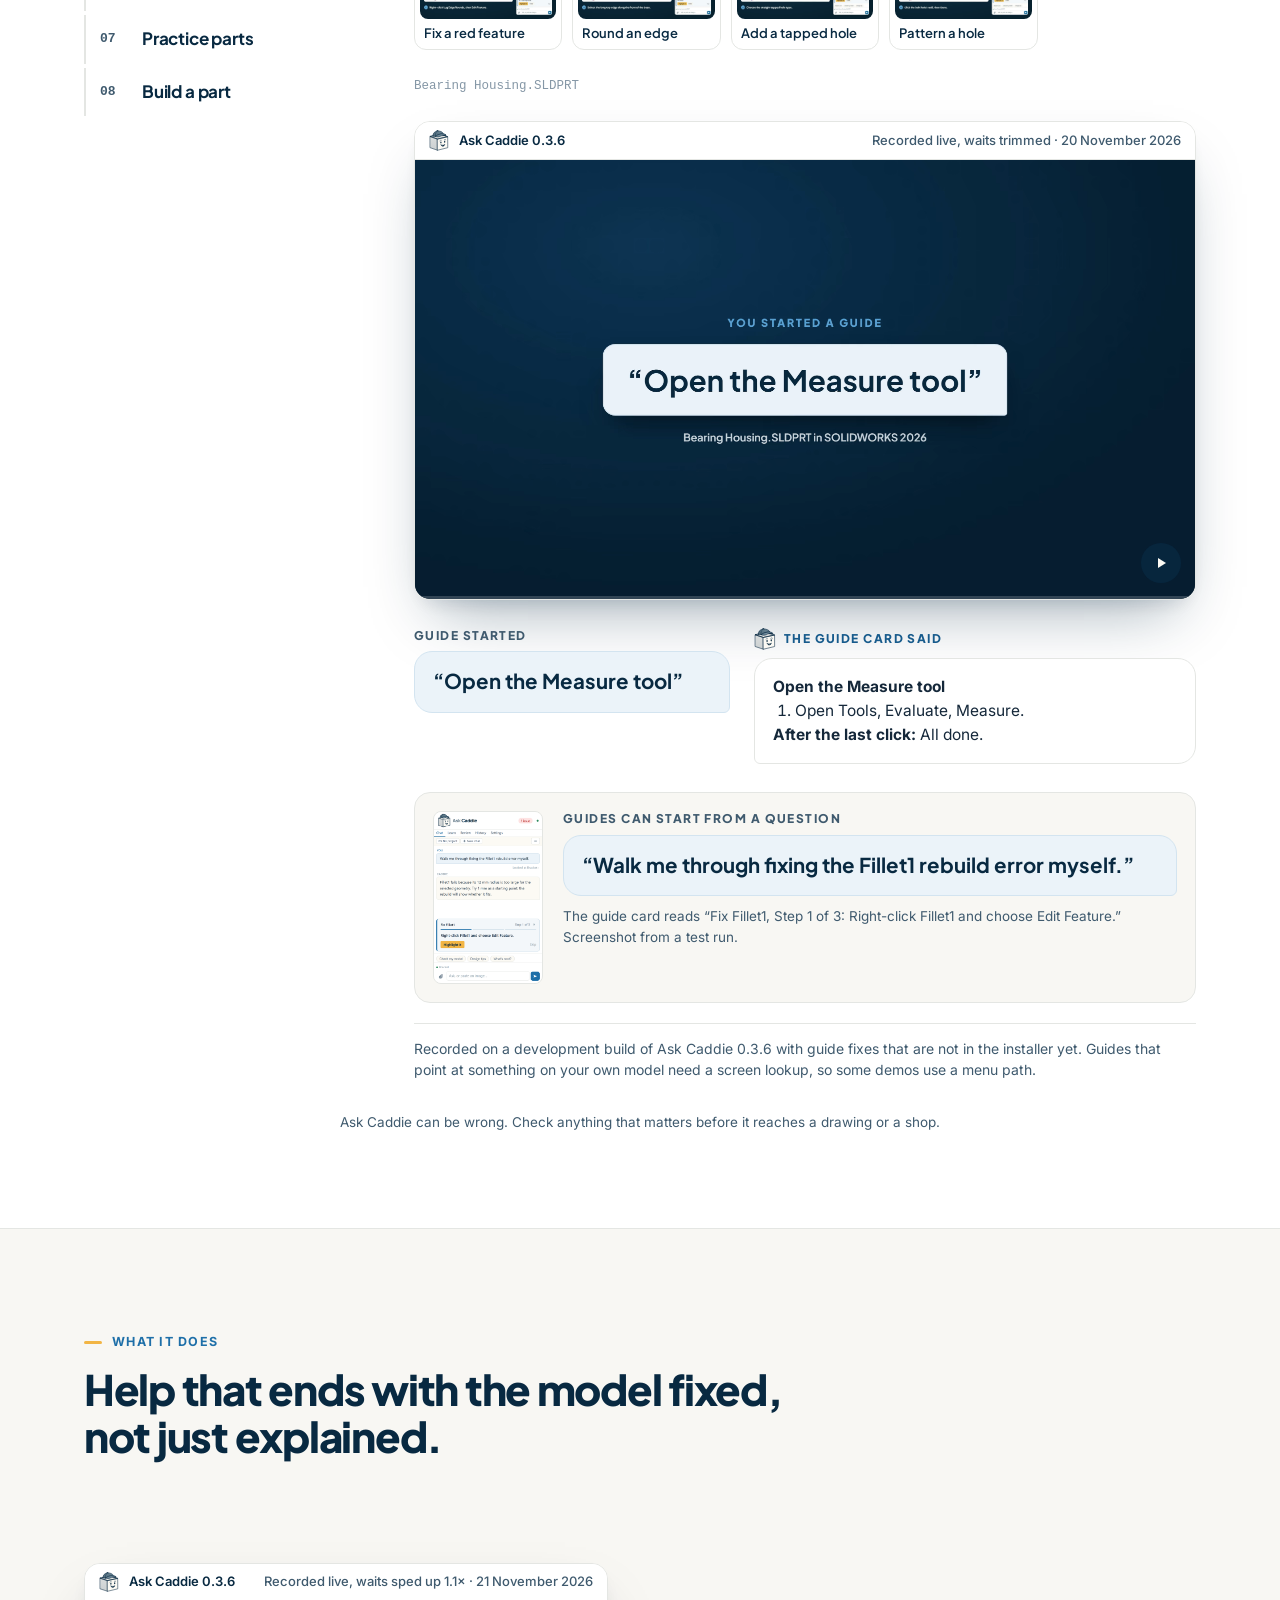
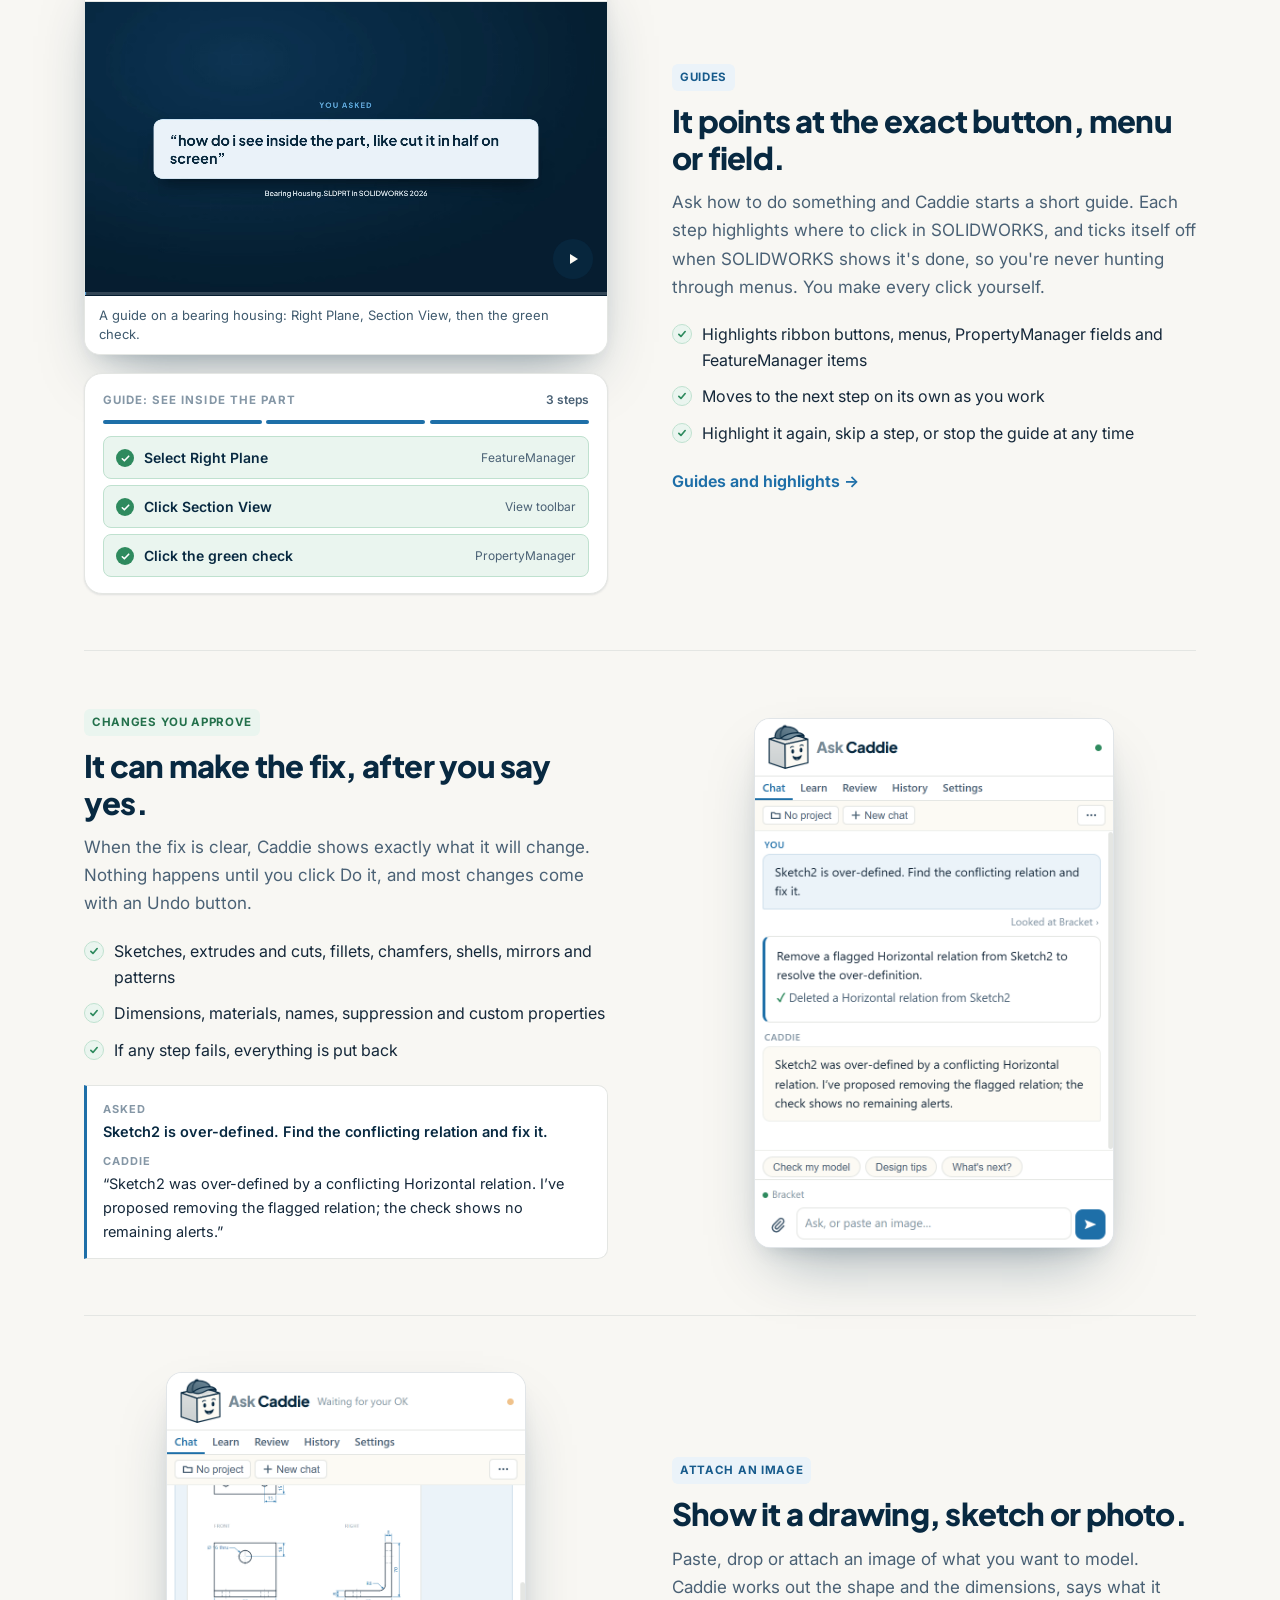
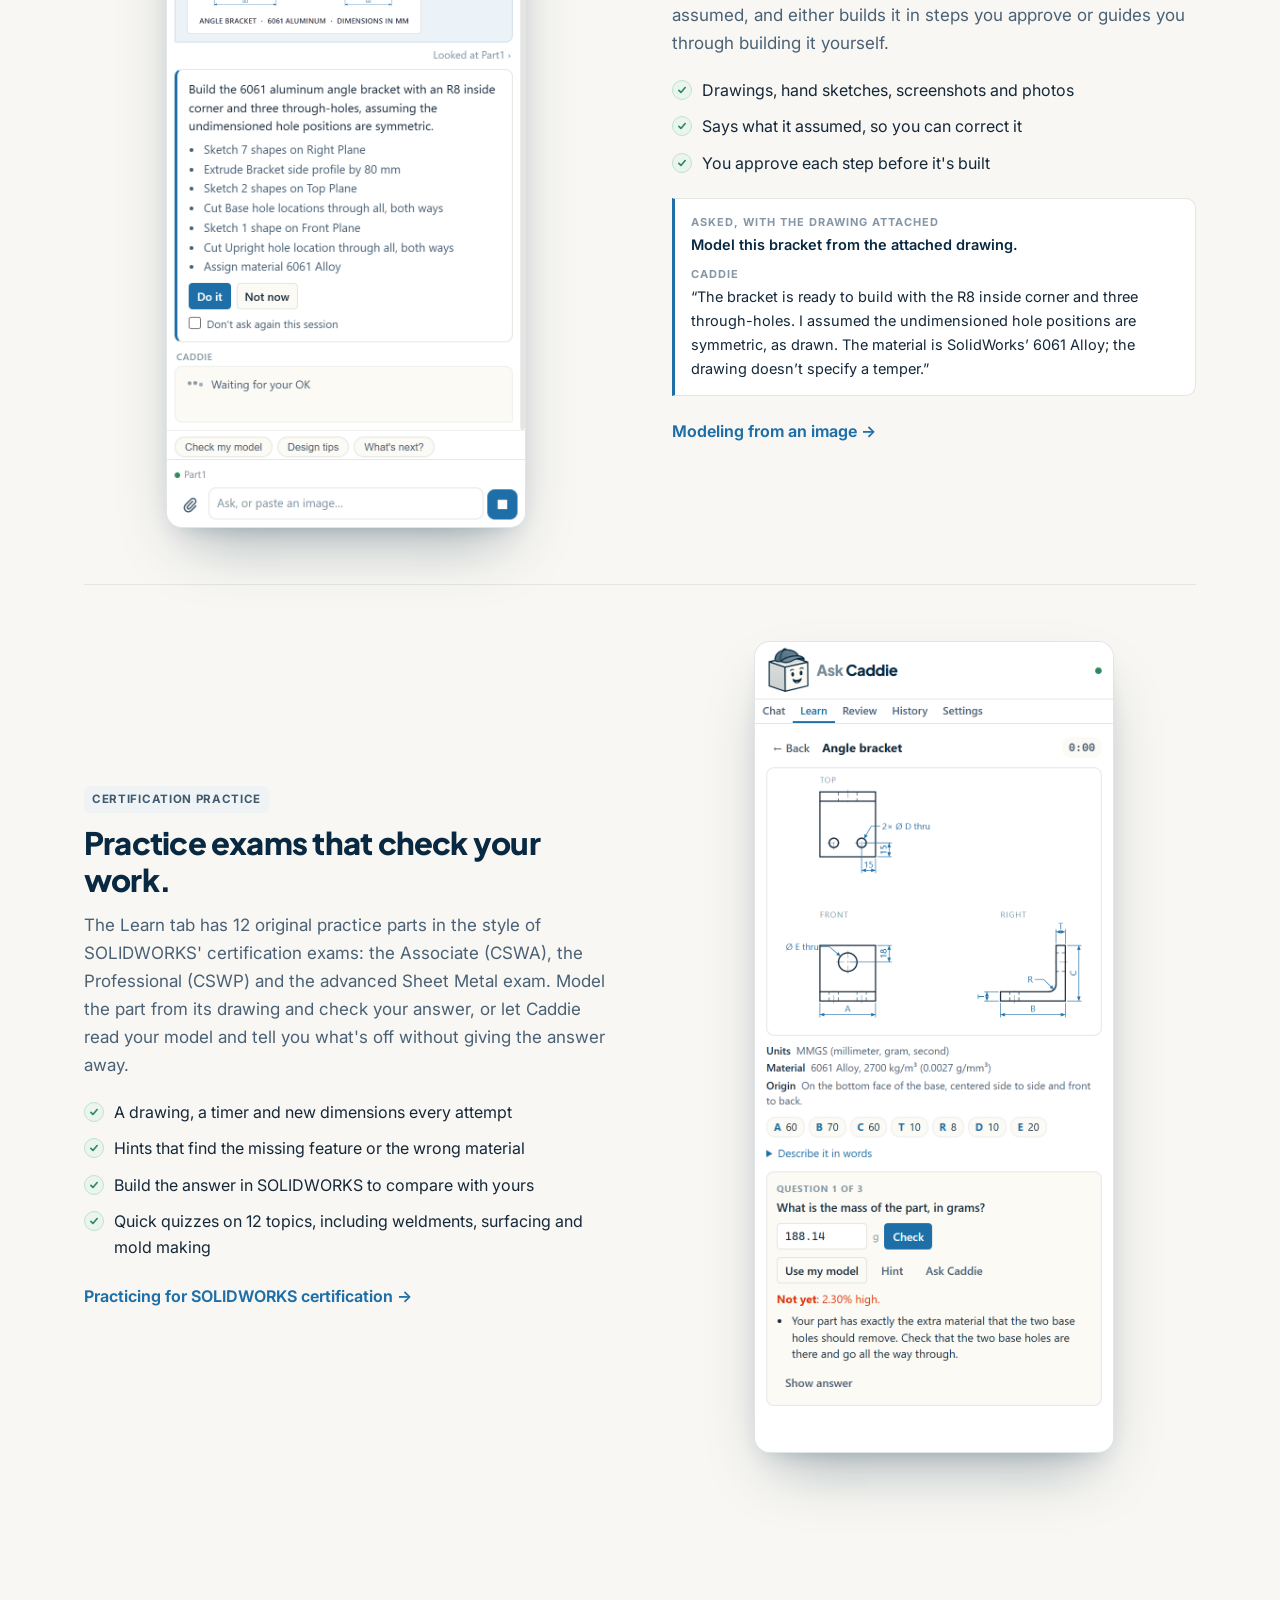
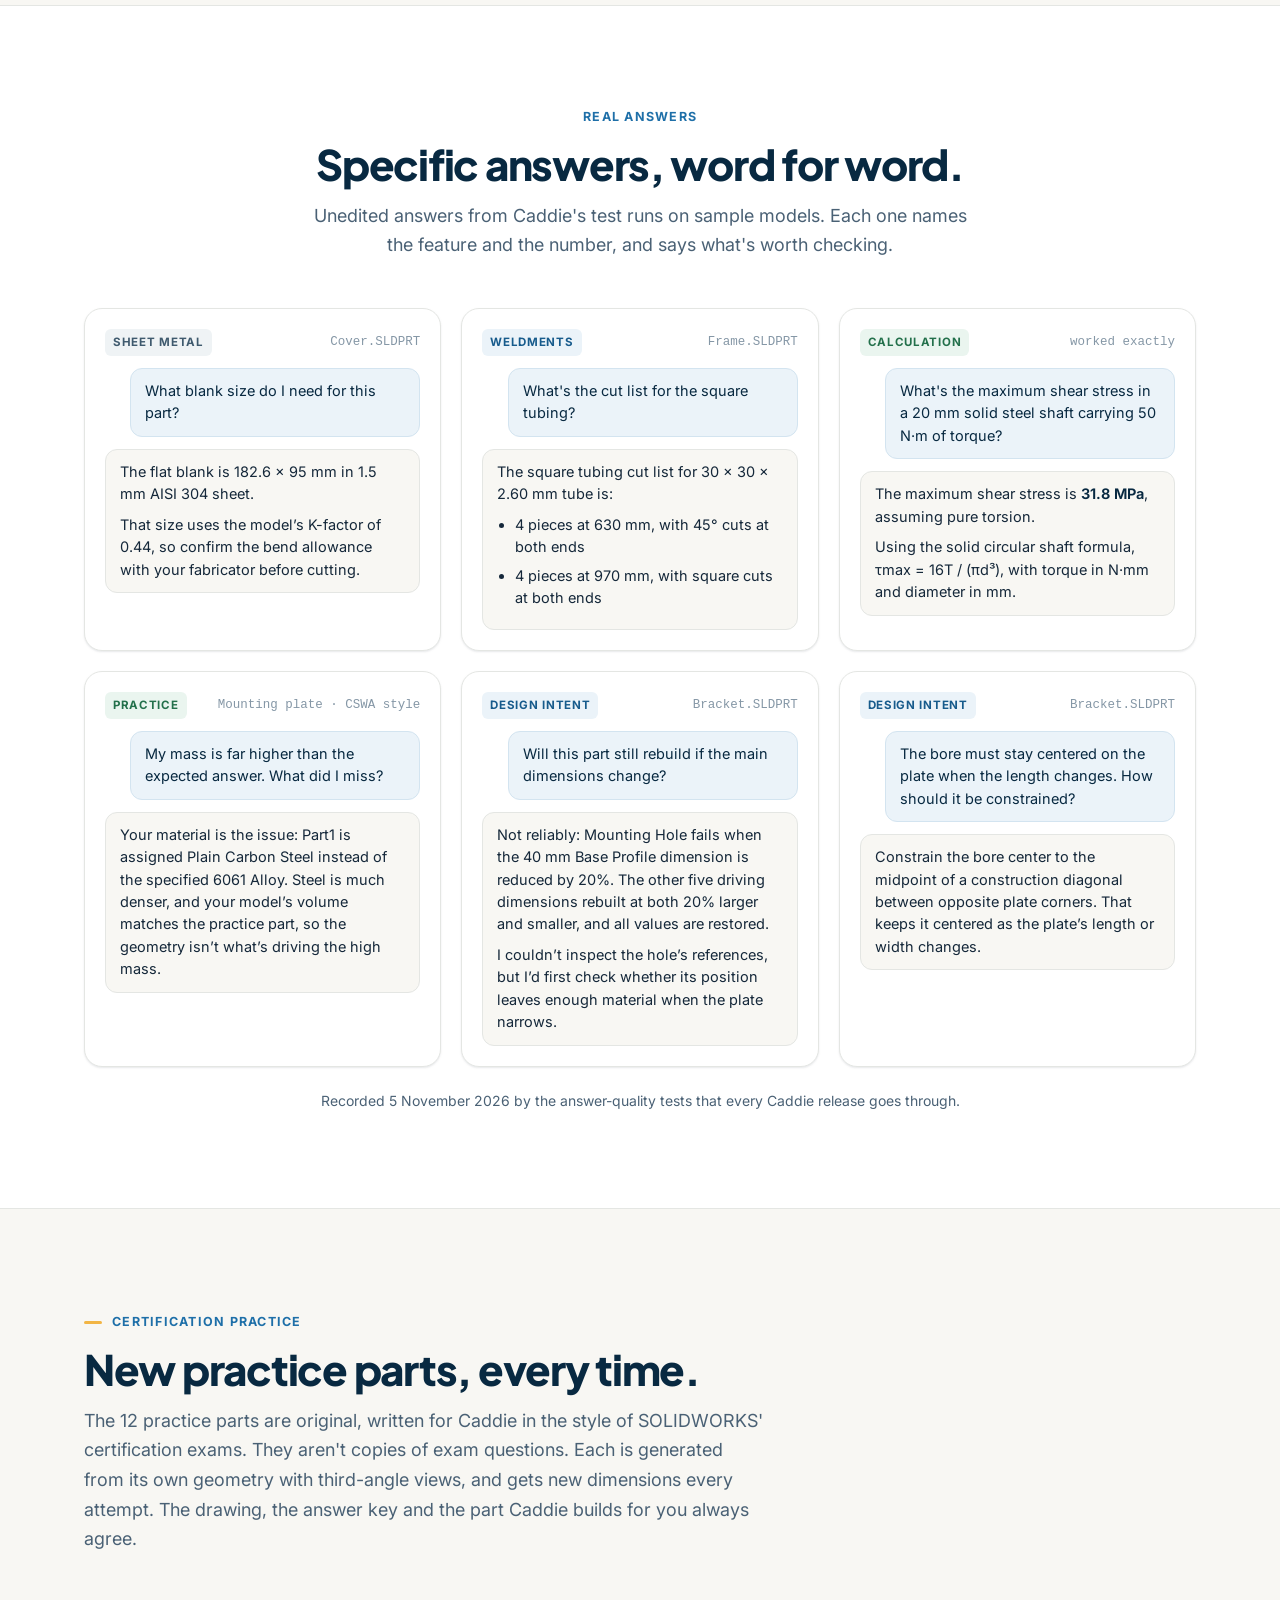
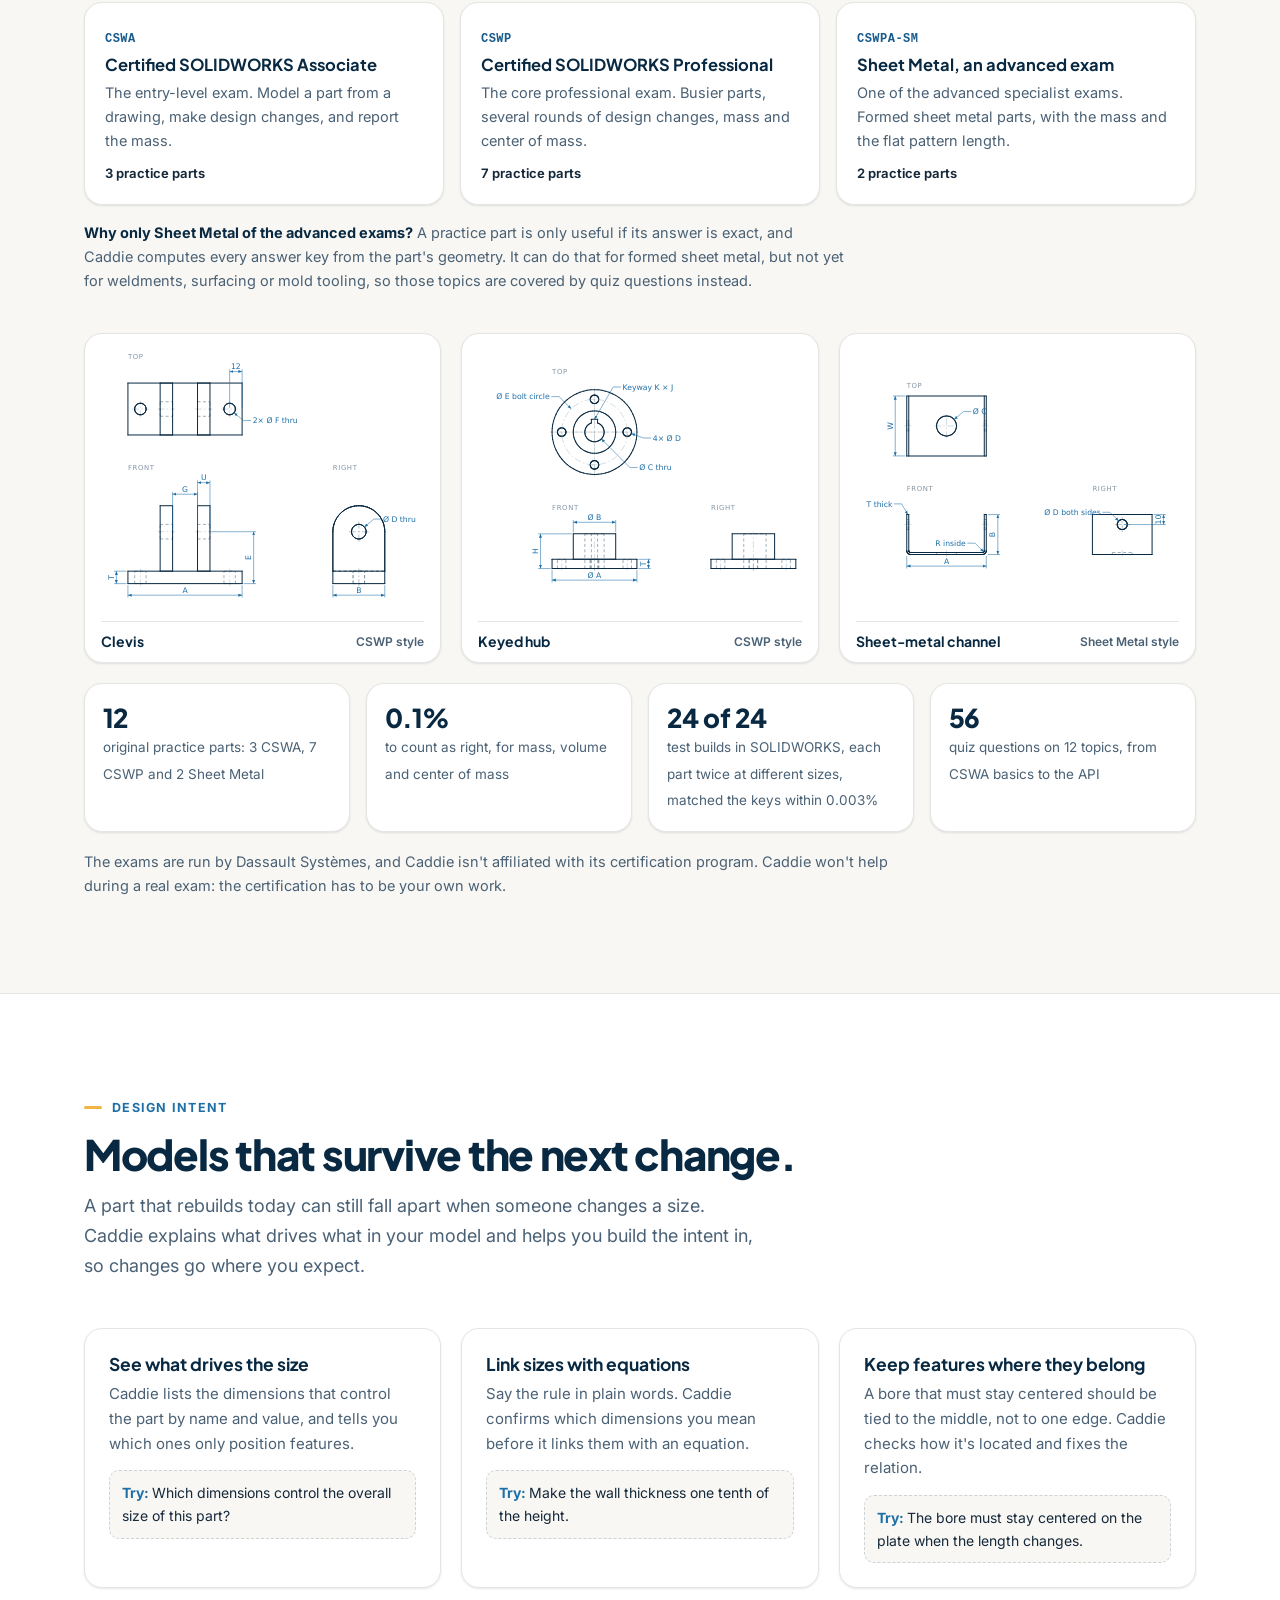
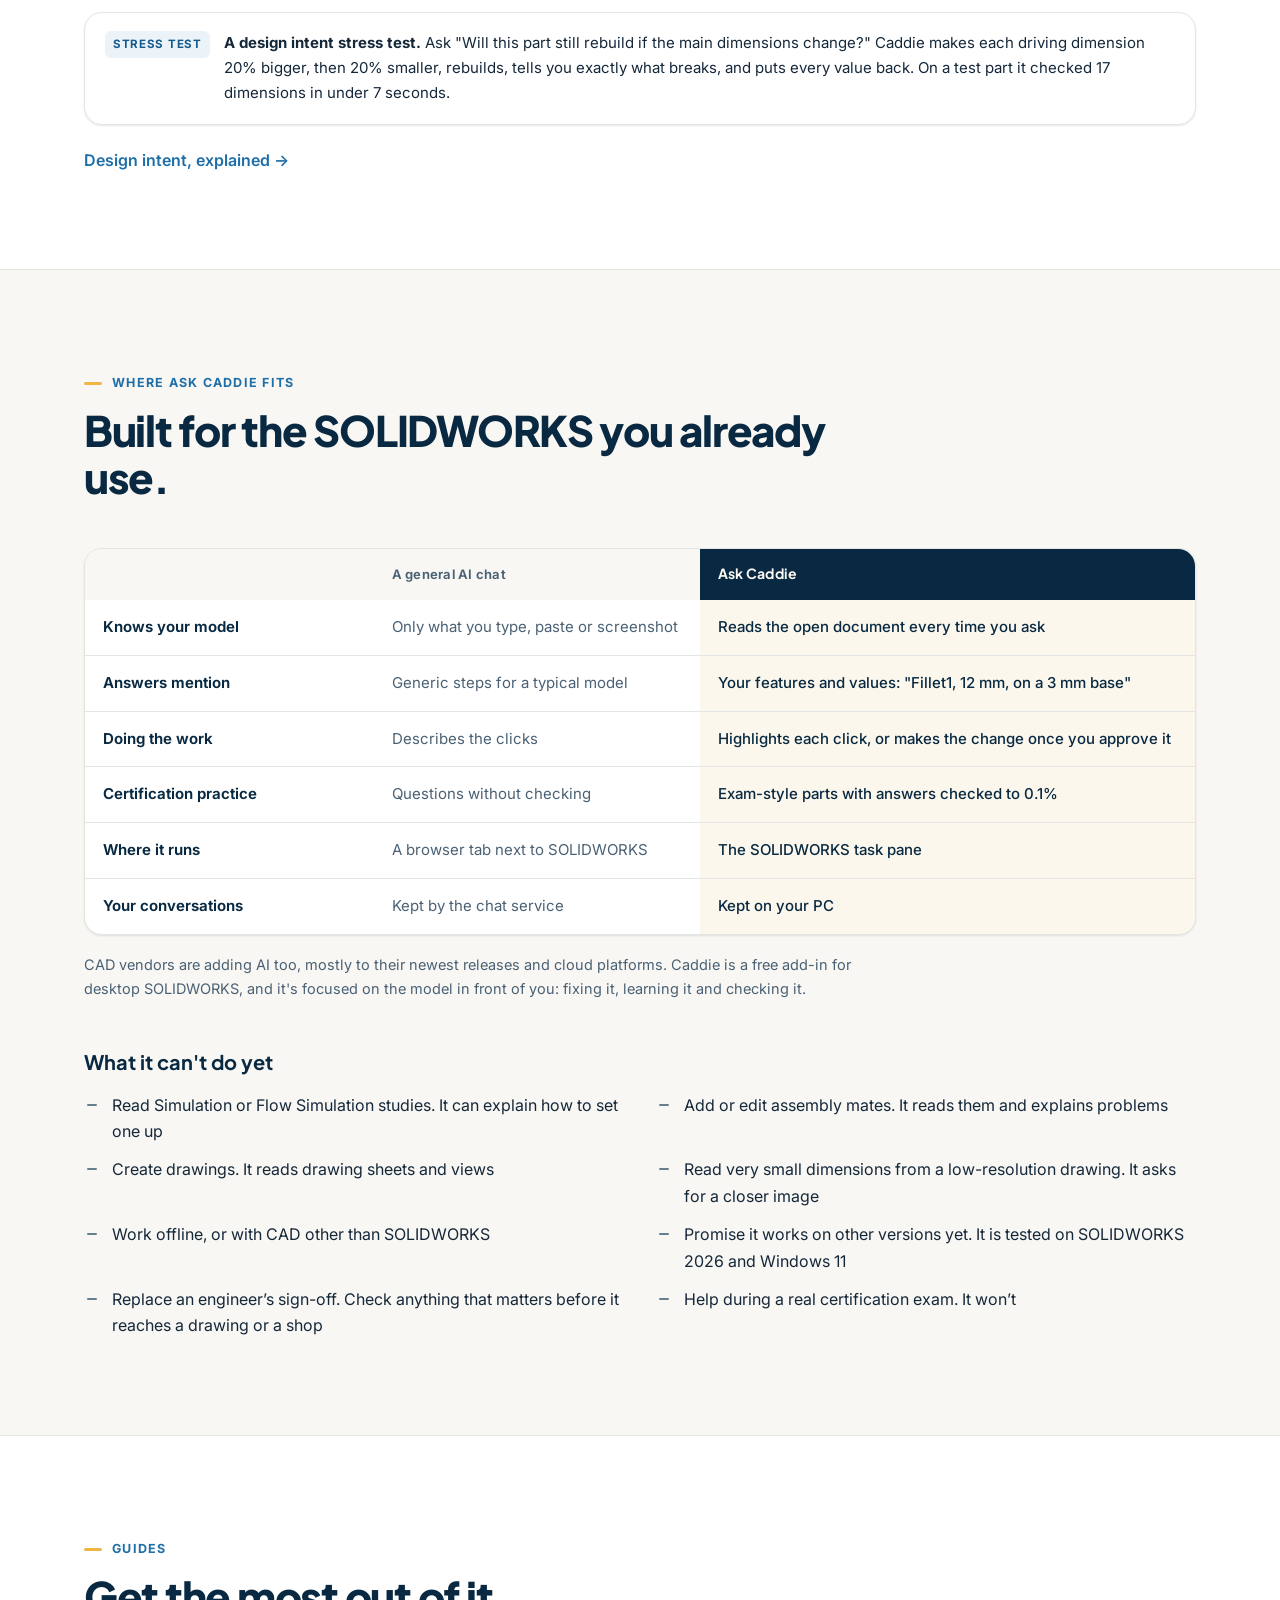
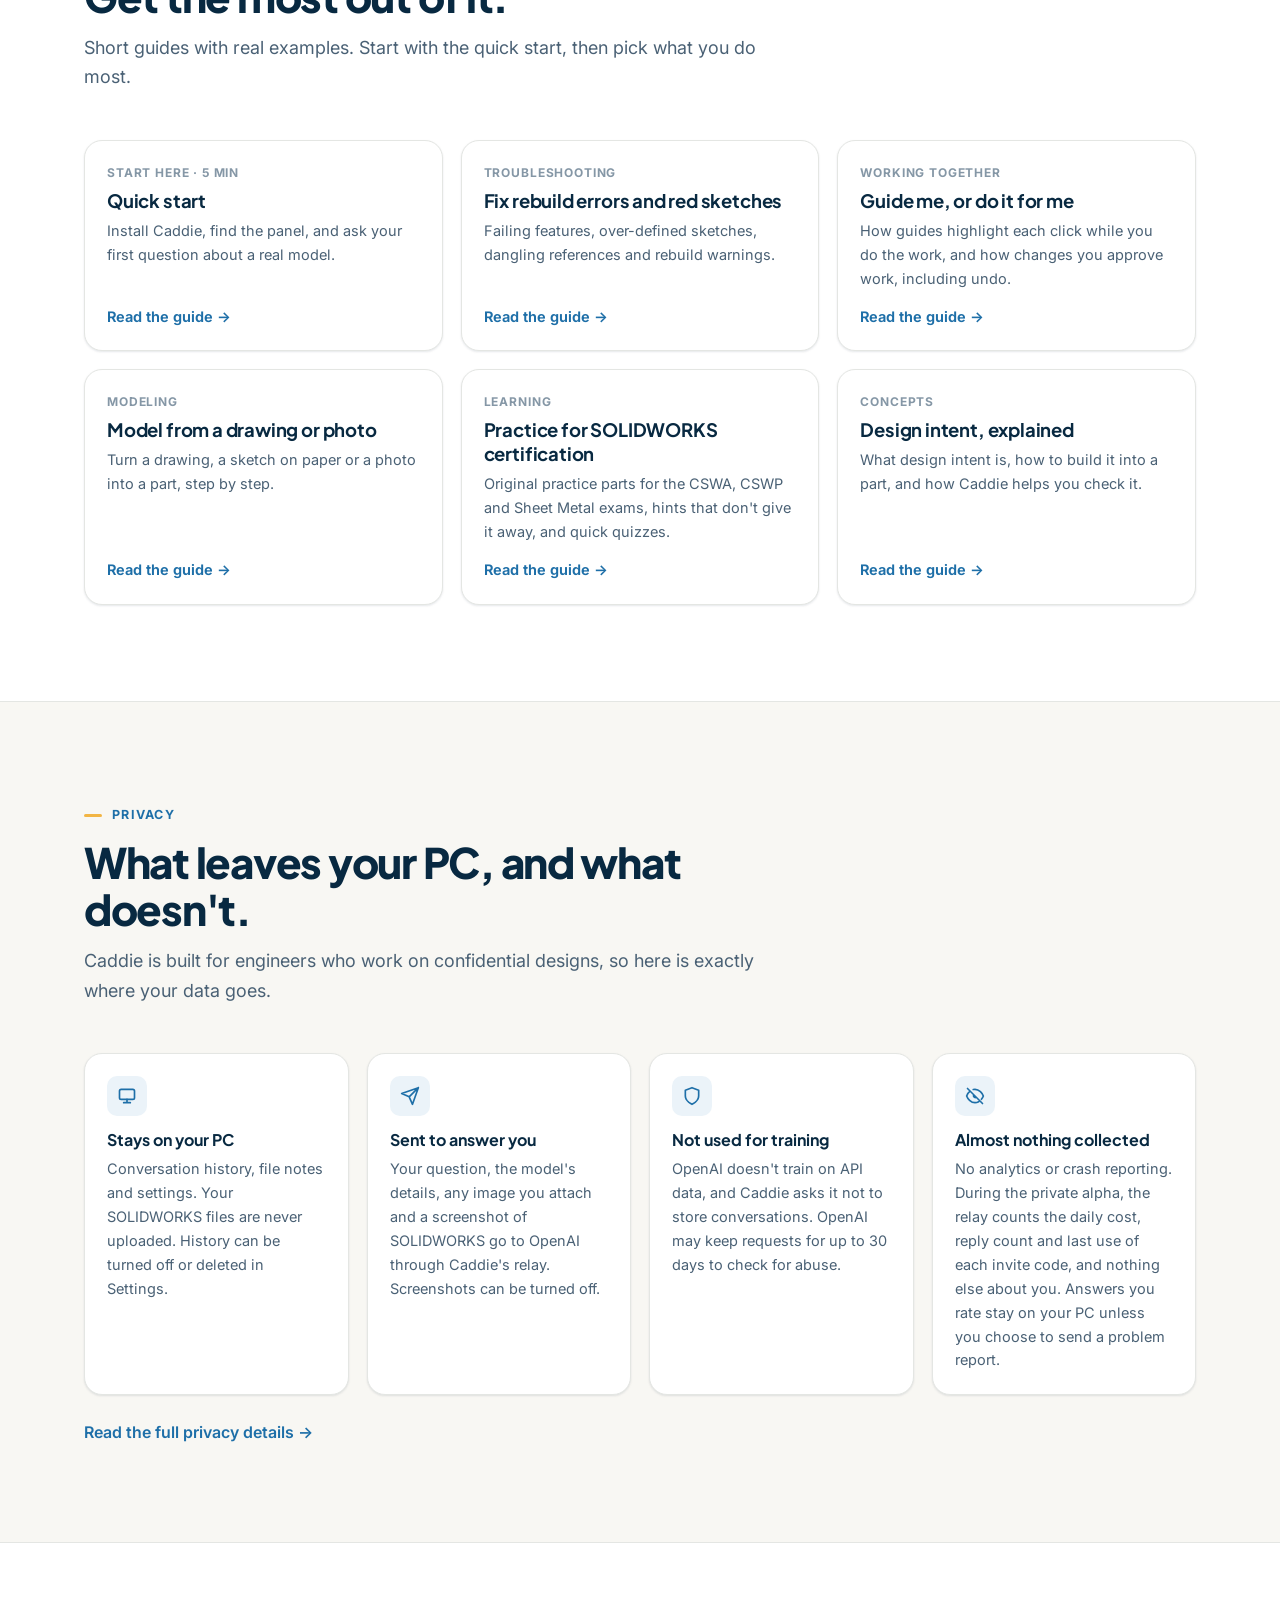
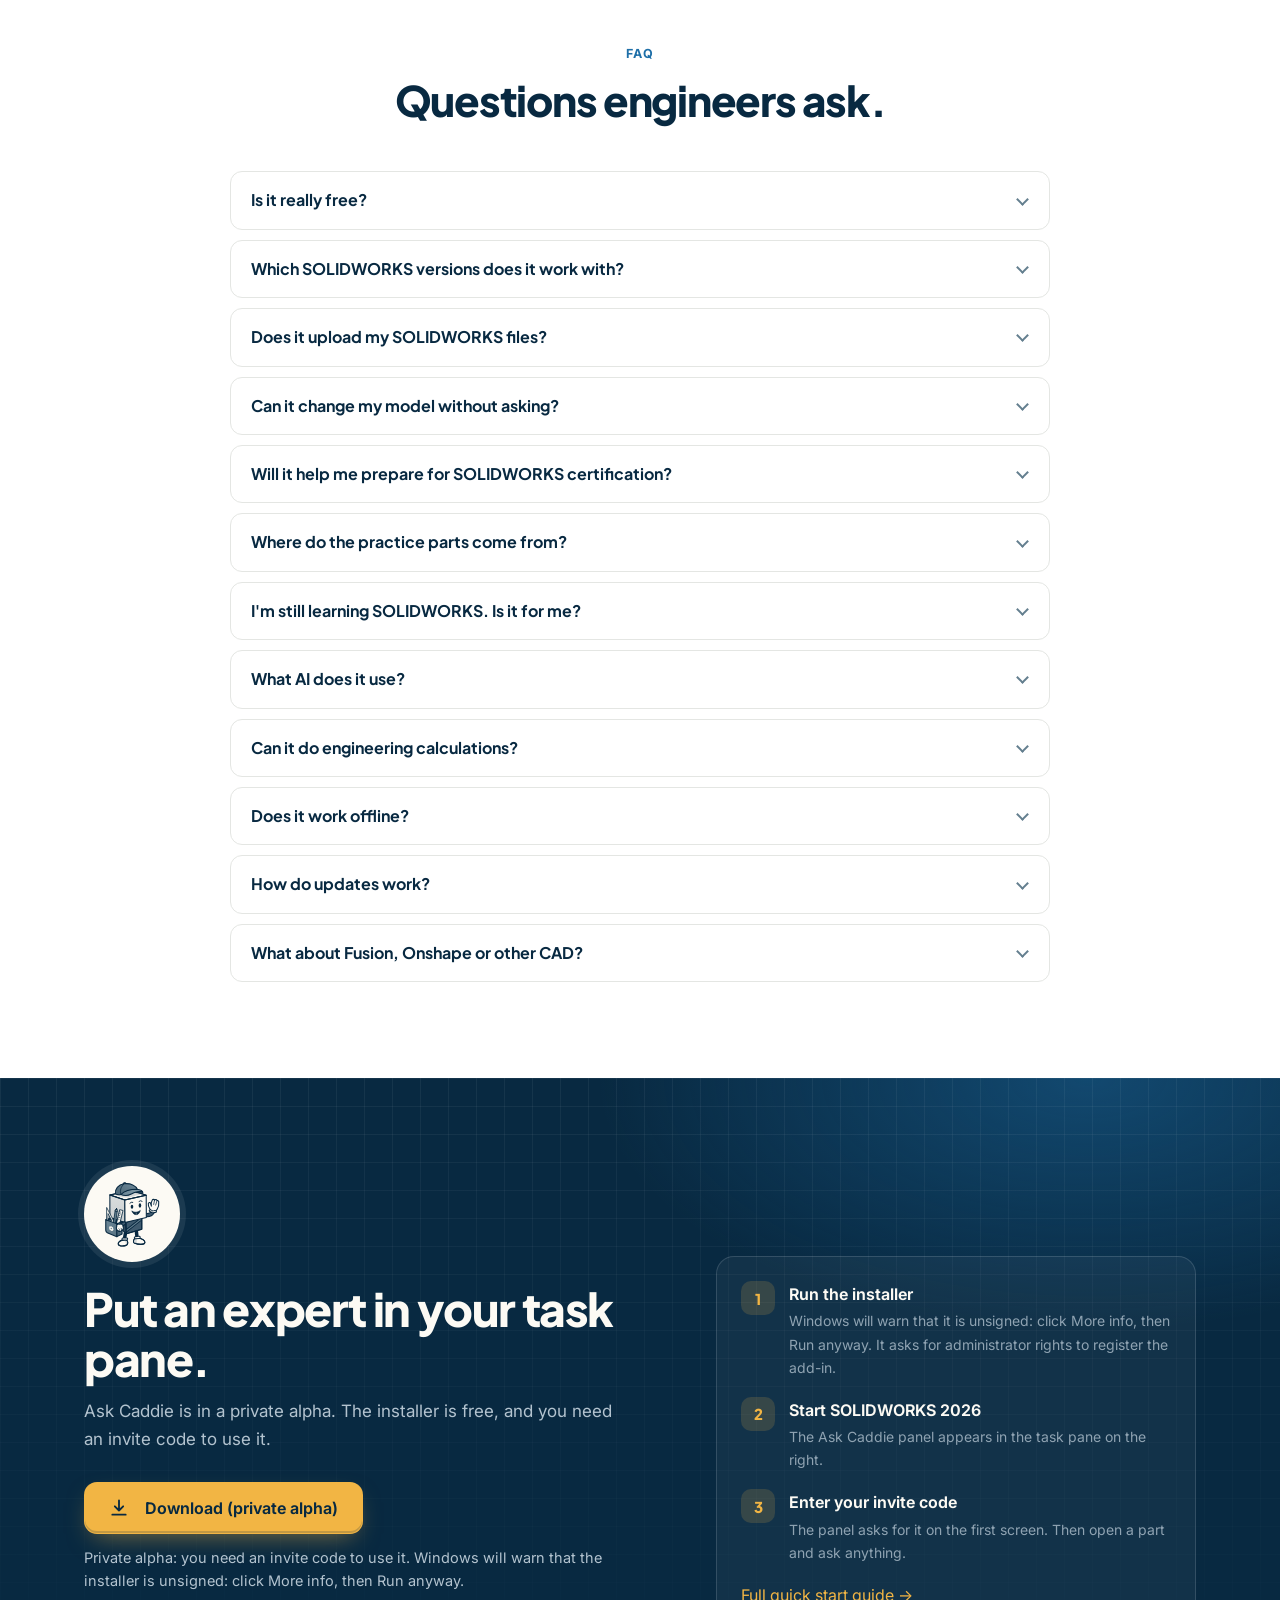
==== commit 77d75833: "Build a part: examples ordered strongest first (housing, bracket, impeller, duct, carrier) Co-Author" ====
--- a/index.html
+++ b/index.html
@@ -344,8 +344,19 @@
       <div class="x-top"><span class="tag steel">Generative modeling</span><span class="ex-model">Examples built on a new empty part</span></div>
       <h3 class="x-h">Describe a part. Watch it get built.</h3>
       <p class="x-how g-how">Ask Caddie checks the request against real geometry, says what it assumed, and builds the part in SOLIDWORKS with features and fully defined sketches. Change a size afterward and the part follows.</p>
-      <div class="g-chips" role="group" aria-label="Choose an example"><button class="g-chip" type="button" data-g="bracket" aria-pressed="true"><img src="video/build-bracket-poster.jpg" width="160" height="90" loading="lazy" alt=""><span>Machine bracket</span></button><button class="g-chip" type="button" data-g="carrier" aria-pressed="false"><img src="video/build-carrier-poster.jpg" width="160" height="90" loading="lazy" alt=""><span>Planet carrier</span></button><button class="g-chip" type="button" data-g="duct" aria-pressed="false"><img src="video/build-duct-poster.jpg" width="160" height="90" loading="lazy" alt=""><span>HVAC duct</span></button><button class="g-chip" type="button" data-g="impeller" aria-pressed="false"><img src="video/build-impeller-poster.jpg" width="160" height="90" loading="lazy" alt=""><span>Pump impeller</span></button><button class="g-chip" type="button" data-g="housing" aria-pressed="false"><img src="video/build-housing-poster.jpg" width="160" height="90" loading="lazy" alt=""><span>Gear pump housing</span></button></div>
-      <div class="g-item" id="g-bracket">
+      <div class="g-chips" role="group" aria-label="Choose an example"><button class="g-chip" type="button" data-g="housing" aria-pressed="true"><img src="video/build-housing-poster.jpg" width="160" height="90" loading="lazy" alt=""><span>Gear pump housing</span></button><button class="g-chip" type="button" data-g="bracket" aria-pressed="false"><img src="video/build-bracket-poster.jpg" width="160" height="90" loading="lazy" alt=""><span>Machine bracket</span></button><button class="g-chip" type="button" data-g="impeller" aria-pressed="false"><img src="video/build-impeller-poster.jpg" width="160" height="90" loading="lazy" alt=""><span>Pump impeller</span></button><button class="g-chip" type="button" data-g="duct" aria-pressed="false"><img src="video/build-duct-poster.jpg" width="160" height="90" loading="lazy" alt=""><span>HVAC duct</span></button><button class="g-chip" type="button" data-g="carrier" aria-pressed="false"><img src="video/build-carrier-poster.jpg" width="160" height="90" loading="lazy" alt=""><span>Planet carrier</span></button></div>
+      <div class="g-item" id="g-housing">
+        <p class="g-model"><span class="ex-model">A new empty part</span></p>
+        <figure class="frame">
+          <div class="frame-bar"><img src="img/caddie-head.svg" width="20" height="20" alt=""><span class="frame-ver">Ask Caddie 0.3.6</span><span class="frame-note">Recorded live, waits sped up and marked &middot; 23 November 2026</span></div>
+          <div class="frame-media"><video loop muted playsinline preload="none" poster="video/build-housing-poster.jpg" aria-label="Recording: a long gear pump housing request is typed on a new empty part. Ask Caddie builds overlapping gear pockets, bosses, tapped holes and ports. One rib stage fails and is put back, and webs are built instead. Ask Caddie flags that the pockets leave no gear clearance, asks about the feet, and after Yes, go ahead builds the feet and slots."><source src="video/build-housing.mp4" type="video/mp4"><source src="video/build-housing.webm" type="video/webm"></video><span class="frame-progress" aria-hidden="true"><i></i></span><button class="frame-play" type="button" aria-label="Pause or play the recording"></button></div>
+        </figure>
+        <div class="x-chat x-chat-stack">
+          <div class="x-q"><span class="chat-label">Typed on a new empty part</span><div class="bubble bubble-user">&ldquo;Design a cast gear pump housing: a 140 by 100 by 42 mm body, open on the front, with two overlapping 50 mm gear pockets on centers 40 mm apart, 36 mm deep for 36 mm wide gears, leaving a 6 mm back wall; a front mounting face with eight M6 tapped holes, 12 mm deep, around the pockets; two bearing bosses 36 mm across and 15 mm tall on the back, on the gear centers, with 20 mm bores through; 25 mm inlet and outlet ports through the long sides into the mesh area, on 40 mm square pads 3 mm proud; four 5 mm ribs on the back joining the bosses to the top and bottom edges; and two mounting feet along the bottom, 20 mm wide and 10 mm thick, with 9 by 20 mm slots, mirrored left to right.&rdquo;</div></div>
+          <div class="x-a"><span class="chat-label chat-label-ai"><img src="img/caddie-head.svg" width="22" height="22" alt="">Ask Caddie asked</span><div class="bubble bubble-ai"><p>The SOLIDWORKS housing core, ports, bearing bosses, cover taps and rear webs are built. The mounting feet remain.</p><p>The 36 mm pockets leave no axial running clearance for 36 mm gears, so that needs to be resolved before manufacture.</p><p>For the feet, can I use a 30 mm forward projection from the front face, centered at x = ±55 mm?</p></div></div><div class="x-q"><span class="chat-label">You replied</span><div class="bubble bubble-user"><p>Yes, go ahead.</p></div></div><div class="x-a"><span class="chat-label chat-label-ai"><img src="img/caddie-head.svg" width="22" height="22" alt="">After the build</span><div class="bubble bubble-ai"><p>Added both mounting feet and their 9 × 20 mm slots in SOLIDWORKS, using the agreed positions and projection.</p><p>The 36 mm pockets still leave no axial running clearance for the gears. Also, the housing has no material assigned.</p></div></div>
+          <p class="case-note">Built in 17 features, one solid body, with all 11 sketches fully defined and no rebuild errors, checked outside the recording. This was the second take; the first stopped to ask for sizes the shorter prompt did not give. In this take one rib stage failed, Ask Caddie put it back and built webs instead. The pocket depths are separate dimensions, not linked. A check after the build changed both pocket depths to 36.1 mm and the housing width from 140 to 150 mm, and the part rebuilt cleanly. It is a cast-style shape with no draft or fillets, and the feet project forward from the front face.</p>
+        </div>
+      </div><div class="g-item" id="g-bracket" hidden>
         <p class="g-model"><span class="ex-model">A new empty part</span></p>
         <figure class="frame">
           <div class="frame-bar"><img src="img/caddie-head.svg" width="20" height="20" alt=""><span class="frame-ver">Ask Caddie 0.3.6</span><span class="frame-note">Recorded live, waits sped up and marked &middot; 23 November 2026</span></div>
@@ -356,6 +367,28 @@
           <div class="x-a"><span class="chat-label chat-label-ai"><img src="img/caddie-head.svg" width="22" height="22" alt="">Ask Caddie replied first</span><div class="bubble bubble-ai"><p>The rear M8 bolts would interfere with the upright if it’s flush with the back edge: their centers are only 3 mm from its front face, but a typical socket head has a 6.5 mm radius.</p><p>May I move the rear holes to 23 mm from the back edge, keep the front holes at 15 mm, and link both rows to the plate size in SOLIDWORKS?</p></div></div><div class="x-q"><span class="chat-label">You replied</span><div class="bubble bubble-user"><p>Yes, go ahead.</p></div></div><div class="x-a"><span class="chat-label chat-label-ai"><img src="img/caddie-head.svg" width="22" height="22" alt="">After the build</span><div class="bubble bubble-ai"><p>The bracket is built in SOLIDWORKS, with the mounting-hole positions linked to the plate width and depth.</p><p>I used 8 mm thick gussets with 60 mm feet and 65 mm height. The 5 mm fillets cover the main base and upright edges, not every outside edge or the gussets. No material is assigned yet.</p></div></div><div class="x-q"><span class="chat-label">You typed</span><div class="bubble bubble-user"><p>Make the base 240 wide.</p></div></div><div class="x-a"><span class="chat-label chat-label-ai"><img src="img/caddie-head.svg" width="22" height="22" alt="">Ask Caddie replied</span><div class="bubble bubble-ai"><p>The base is now 240 mm wide in SOLIDWORKS. The upright widened with it, and the mounting holes follow the plate width.</p></div></div>
           <p class="case-note">Built in 13 features: two extrudes, four Hole Wizard M8 counterbores, a bore, a 3 × 2 lightening-hole pattern, two mirrored gussets and two fillets. After the build, all five sketches were fully defined and the part had no rebuild errors, checked outside the recording. In the clip, 3.8 minutes are cut to about 34 seconds. One fillet stage failed on an edge point and was redone.</p>
         </div>
+      </div><div class="g-item" id="g-impeller" hidden>
+        <p class="g-model"><span class="ex-model">A new empty part</span></p>
+        <figure class="frame">
+          <div class="frame-bar"><img src="img/caddie-head.svg" width="20" height="20" alt=""><span class="frame-ver">Ask Caddie 0.3.6</span><span class="frame-note">Recorded live, waits sped up and marked &middot; 23 November 2026</span></div>
+          <div class="frame-media"><video loop muted playsinline preload="none" poster="video/build-impeller-poster.jpg" aria-label="Recording: an impeller request is typed on a new empty part. Ask Caddie asks to confirm its assumptions, and after Yes, go ahead builds the shroud and hub, the keyed bore, six backward-curved blades with root fillets, and six balance holes."><source src="video/build-impeller.mp4" type="video/mp4"><source src="video/build-impeller.webm" type="video/webm"></video><span class="frame-progress" aria-hidden="true"><i></i></span><button class="frame-play" type="button" aria-label="Pause or play the recording"></button></div>
+        </figure>
+        <div class="x-chat x-chat-stack">
+          <div class="x-q"><span class="chat-label">Typed on a new empty part</span><div class="bubble bubble-user">&ldquo;Model an open centrifugal pump impeller: a 160 mm back shroud 6 mm thick with a hub 50 mm across and 30 mm tall, six backward-curved blades 4 mm thick and 18 mm tall that sweep from the hub out to the rim, a 20 mm bore with a 6 mm keyway, six 8 mm balance holes near the hub, and 2 mm fillets where the blades meet the shroud.&rdquo;</div></div>
+          <div class="x-a"><span class="chat-label chat-label-ai"><img src="img/caddie-head.svg" width="22" height="22" alt="">Ask Caddie asked</span><div class="bubble bubble-ai"><p>Can I use these assumptions for the SOLIDWORKS model: clockwise rotation viewed from the blade side, R80 mm blade centerlines with 30° of backward sweep from hub to rim, balance holes on a 65 mm pitch circle, a keyway 2.8 mm deep beyond the bore, and a hub 30 mm tall above the shroud?</p></div></div><div class="x-q"><span class="chat-label">You replied</span><div class="bubble bubble-user"><p>Yes, go ahead.</p></div></div><div class="x-a"><span class="chat-label chat-label-ai"><img src="img/caddie-head.svg" width="22" height="22" alt="">After the build</span><div class="bubble bubble-ai"><p>The impeller is built in SOLIDWORKS with six backward-curved blades, 2 mm root fillets, the keyed bore, and six balance holes.</p><p>The hub is 30 mm above the shroud, as agreed. No material is assigned yet.</p></div></div>
+          <p class="case-note">Built in 9 features, one solid body, with all six sketches fully defined and no rebuild errors, checked outside the recording. A separate check after the build changed the hub from 50 to 56 mm and the shroud from 160 to 180 mm; the part rebuilt cleanly as one body. The blades are circular arcs, not airfoils, and they stop a few millimeters short of the hub.</p>
+        </div>
+      </div><div class="g-item" id="g-duct" hidden>
+        <p class="g-model"><span class="ex-model">A new empty part</span></p>
+        <figure class="frame">
+          <div class="frame-bar"><img src="img/caddie-head.svg" width="20" height="20" alt=""><span class="frame-ver">Ask Caddie 0.3.6</span><span class="frame-note">Recorded live, waits sped up and marked &middot; 23 November 2026</span></div>
+          <div class="frame-media"><video loop muted playsinline preload="none" poster="video/build-duct-poster.jpg" aria-label="Recording: a duct request is typed on a new empty part. Ask Caddie lofts a rectangle into a round section, sweeps a 90 degree elbow, shells the duct to 2 mm, asks to confirm the flange size, and after Yes, go ahead adds both flanges with eight holes each."><source src="video/build-duct.mp4" type="video/mp4"><source src="video/build-duct.webm" type="video/webm"></video><span class="frame-progress" aria-hidden="true"><i></i></span><button class="frame-play" type="button" aria-label="Pause or play the recording"></button></div>
+        </figure>
+        <div class="x-chat x-chat-stack">
+          <div class="x-q"><span class="chat-label">Typed on a new empty part</span><div class="bubble bubble-user">&ldquo;Model a sheet-metal-style duct: a 300 by 200 mm rectangular inlet with a 30 mm flange and eight 8 mm holes, a lofted transition 250 mm long into a 200 mm round section, then a 90 degree elbow on a 250 mm centerline radius, ending in a round flange with eight holes on a 240 mm bolt circle, all 2 mm thick.&rdquo;</div></div>
+          <div class="x-a"><span class="chat-label chat-label-ai"><img src="img/caddie-head.svg" width="22" height="22" alt="">Ask Caddie asked</span><div class="bubble bubble-ai"><p>The transition and elbow are modeled in SOLIDWORKS with 2 mm walls, using 300 × 200 mm and 200 mm as outside sizes. The flanges and holes are still missing.</p><p>Can I use a 260 mm outside diameter and eight 8 mm holes for the round flange, with three inlet holes on each long side and one centered on each short side? This is a sheet-metal-style solid, not a flattenable sheet-metal part.</p></div></div><div class="x-q"><span class="chat-label">You replied</span><div class="bubble bubble-user"><p>Yes, go ahead.</p></div></div><div class="x-a"><span class="chat-label chat-label-ai"><img src="img/caddie-head.svg" width="22" height="22" alt="">After the build</span><div class="bubble bubble-ai"><p>Both flanges are now added in SOLIDWORKS, each 2 mm thick with eight 8 mm holes. The round flange is 260 mm outside diameter with a 240 mm bolt circle.</p><p>This is a sheet-metal-style solid, not a flattenable sheet-metal part. No material is assigned yet.</p></div></div>
+          <p class="case-note">Built with a loft, a swept elbow, a 2 mm shell and two flanges, one solid body, with all six sketches fully defined and no rebuild errors, checked outside the recording. It is fully defined, not fully parametric: the flanges are not linked to the duct sizes, so changing the inlet width does not resize the inlet flange. The recording stays in the front view, which shows the duct end-on.</p>
+        </div>
       </div><div class="g-item" id="g-carrier" hidden>
         <p class="g-model"><span class="ex-model">A new empty part</span></p>
         <figure class="frame">
@@ -366,39 +399,6 @@
           <div class="x-q"><span class="chat-label">Typed on a new empty part</span><div class="bubble bubble-user">&ldquo;Model a planetary gear carrier: two 140 mm plates 10 mm thick, 30 mm apart, joined by three 20 mm posts on a 100 mm circle, each post halfway between two planet pins; three 16 mm planet pin bores on a 90 mm circle through both plates; a 40 mm hub, 20 mm long, on the outside of one plate with a 24-tooth splined bore through the whole carrier, the teeth straight-sided to approximate the spline; six 20 mm lightening holes in each plate; and 1 mm chamfers on the outer rims.&rdquo;</div></div>
           <div class="x-a"><span class="chat-label chat-label-ai"><img src="img/caddie-head.svg" width="22" height="22" alt="">Ask Caddie asked first</span><div class="bubble bubble-ai"><p>The plates, posts, hub, pin bores, and 1 mm rim chamfers are built in SOLIDWORKS. I treated the 30 mm spacing as the clear gap between plates.</p><p>The spline and lightening holes remain. What spline standard and size should I use, or what major diameter, minor diameter, and tooth width? For the lightening holes, I suggest a 100 mm pitch circle, staggered between the posts and pins.</p></div></div><div class="x-q"><span class="chat-label">You replied</span><div class="bubble bubble-user"><p>Yes, go ahead.</p></div></div><div class="x-a"><span class="chat-label chat-label-ai"><img src="img/caddie-head.svg" width="22" height="22" alt="">Ask Caddie asked again</span><div class="bubble bubble-ai"><p>The six lightening holes are added through both plates in SOLIDWORKS.</p><p>For the remaining spline, can I use a nonstandard approximation with a 24 mm minor diameter, 26 mm major diameter, and 1.5 mm groove width, or do you have a mating spline specification?</p></div></div><div class="x-q"><span class="chat-label">You replied</span><div class="bubble bubble-user"><p>Yes, go ahead.</p></div></div><div class="x-a"><span class="chat-label chat-label-ai"><img src="img/caddie-head.svg" width="22" height="22" alt="">After the build</span><div class="bubble bubble-ai"><p>The 24-tooth spline is added through the carrier in SOLIDWORKS, using the approved 24 mm minor diameter, 26 mm major diameter, and 1.5 mm groove width.</p><p>It’s a nonstandard approximation, so check the fit against the mating shaft. No material is assigned yet.</p></div></div>
           <p class="case-note">Built in 10 features, one solid body, with all eight sketches fully defined and no rebuild errors, checked outside the recording. It is fully defined, not fully parametric: the posts, pin bores and lightening holes are dimensioned one by one, so changing one size moves one hole. The spline is straight-sided, not an involute standard spline. A first take was dropped because it put posts on the pin positions and a fillet pick failed; that was fixed in Ask Caddie before this take.</p>
-        </div>
-      </div><div class="g-item" id="g-duct" hidden>
-        <p class="g-model"><span class="ex-model">A new empty part</span></p>
-        <figure class="frame">
-          <div class="frame-bar"><img src="img/caddie-head.svg" width="20" height="20" alt=""><span class="frame-ver">Ask Caddie 0.3.6</span><span class="frame-note">Recorded live, waits sped up and marked &middot; 23 November 2026</span></div>
-          <div class="frame-media"><video loop muted playsinline preload="none" poster="video/build-duct-poster.jpg" aria-label="Recording: a duct request is typed on a new empty part. Ask Caddie lofts a rectangle into a round section, sweeps a 90 degree elbow, shells the duct to 2 mm, asks to confirm the flange size, and after Yes, go ahead adds both flanges with eight holes each."><source src="video/build-duct.mp4" type="video/mp4"><source src="video/build-duct.webm" type="video/webm"></video><span class="frame-progress" aria-hidden="true"><i></i></span><button class="frame-play" type="button" aria-label="Pause or play the recording"></button></div>
-        </figure>
-        <div class="x-chat x-chat-stack">
-          <div class="x-q"><span class="chat-label">Typed on a new empty part</span><div class="bubble bubble-user">&ldquo;Model a sheet-metal-style duct: a 300 by 200 mm rectangular inlet with a 30 mm flange and eight 8 mm holes, a lofted transition 250 mm long into a 200 mm round section, then a 90 degree elbow on a 250 mm centerline radius, ending in a round flange with eight holes on a 240 mm bolt circle, all 2 mm thick.&rdquo;</div></div>
-          <div class="x-a"><span class="chat-label chat-label-ai"><img src="img/caddie-head.svg" width="22" height="22" alt="">Ask Caddie asked</span><div class="bubble bubble-ai"><p>The transition and elbow are modeled in SOLIDWORKS with 2 mm walls, using 300 × 200 mm and 200 mm as outside sizes. The flanges and holes are still missing.</p><p>Can I use a 260 mm outside diameter and eight 8 mm holes for the round flange, with three inlet holes on each long side and one centered on each short side? This is a sheet-metal-style solid, not a flattenable sheet-metal part.</p></div></div><div class="x-q"><span class="chat-label">You replied</span><div class="bubble bubble-user"><p>Yes, go ahead.</p></div></div><div class="x-a"><span class="chat-label chat-label-ai"><img src="img/caddie-head.svg" width="22" height="22" alt="">After the build</span><div class="bubble bubble-ai"><p>Both flanges are now added in SOLIDWORKS, each 2 mm thick with eight 8 mm holes. The round flange is 260 mm outside diameter with a 240 mm bolt circle.</p><p>This is a sheet-metal-style solid, not a flattenable sheet-metal part. No material is assigned yet.</p></div></div>
-          <p class="case-note">Built with a loft, a swept elbow, a 2 mm shell and two flanges, one solid body, with all six sketches fully defined and no rebuild errors, checked outside the recording. It is fully defined, not fully parametric: the flanges are not linked to the duct sizes, so changing the inlet width does not resize the inlet flange. The recording stays in the front view, which shows the duct end-on.</p>
-        </div>
-      </div><div class="g-item" id="g-impeller" hidden>
-        <p class="g-model"><span class="ex-model">A new empty part</span></p>
-        <figure class="frame">
-          <div class="frame-bar"><img src="img/caddie-head.svg" width="20" height="20" alt=""><span class="frame-ver">Ask Caddie 0.3.6</span><span class="frame-note">Recorded live, waits sped up and marked &middot; 23 November 2026</span></div>
-          <div class="frame-media"><video loop muted playsinline preload="none" poster="video/build-impeller-poster.jpg" aria-label="Recording: an impeller request is typed on a new empty part. Ask Caddie asks to confirm its assumptions, and after Yes, go ahead builds the shroud and hub, the keyed bore, six backward-curved blades with root fillets, and six balance holes."><source src="video/build-impeller.mp4" type="video/mp4"><source src="video/build-impeller.webm" type="video/webm"></video><span class="frame-progress" aria-hidden="true"><i></i></span><button class="frame-play" type="button" aria-label="Pause or play the recording"></button></div>
-        </figure>
-        <div class="x-chat x-chat-stack">
-          <div class="x-q"><span class="chat-label">Typed on a new empty part</span><div class="bubble bubble-user">&ldquo;Model an open centrifugal pump impeller: a 160 mm back shroud 6 mm thick with a hub 50 mm across and 30 mm tall, six backward-curved blades 4 mm thick and 18 mm tall that sweep from the hub out to the rim, a 20 mm bore with a 6 mm keyway, six 8 mm balance holes near the hub, and 2 mm fillets where the blades meet the shroud.&rdquo;</div></div>
-          <div class="x-a"><span class="chat-label chat-label-ai"><img src="img/caddie-head.svg" width="22" height="22" alt="">Ask Caddie asked</span><div class="bubble bubble-ai"><p>Can I use these assumptions for the SOLIDWORKS model: clockwise rotation viewed from the blade side, R80 mm blade centerlines with 30° of backward sweep from hub to rim, balance holes on a 65 mm pitch circle, a keyway 2.8 mm deep beyond the bore, and a hub 30 mm tall above the shroud?</p></div></div><div class="x-q"><span class="chat-label">You replied</span><div class="bubble bubble-user"><p>Yes, go ahead.</p></div></div><div class="x-a"><span class="chat-label chat-label-ai"><img src="img/caddie-head.svg" width="22" height="22" alt="">After the build</span><div class="bubble bubble-ai"><p>The impeller is built in SOLIDWORKS with six backward-curved blades, 2 mm root fillets, the keyed bore, and six balance holes.</p><p>The hub is 30 mm above the shroud, as agreed. No material is assigned yet.</p></div></div>
-          <p class="case-note">Built in 9 features, one solid body, with all six sketches fully defined and no rebuild errors, checked outside the recording. A separate check after the build changed the hub from 50 to 56 mm and the shroud from 160 to 180 mm; the part rebuilt cleanly as one body. The blades are circular arcs, not airfoils, and they stop a few millimeters short of the hub.</p>
-        </div>
-      </div><div class="g-item" id="g-housing" hidden>
-        <p class="g-model"><span class="ex-model">A new empty part</span></p>
-        <figure class="frame">
-          <div class="frame-bar"><img src="img/caddie-head.svg" width="20" height="20" alt=""><span class="frame-ver">Ask Caddie 0.3.6</span><span class="frame-note">Recorded live, waits sped up and marked &middot; 23 November 2026</span></div>
-          <div class="frame-media"><video loop muted playsinline preload="none" poster="video/build-housing-poster.jpg" aria-label="Recording: a long gear pump housing request is typed on a new empty part. Ask Caddie builds overlapping gear pockets, bosses, tapped holes and ports. One rib stage fails and is put back, and webs are built instead. Ask Caddie flags that the pockets leave no gear clearance, asks about the feet, and after Yes, go ahead builds the feet and slots."><source src="video/build-housing.mp4" type="video/mp4"><source src="video/build-housing.webm" type="video/webm"></video><span class="frame-progress" aria-hidden="true"><i></i></span><button class="frame-play" type="button" aria-label="Pause or play the recording"></button></div>
-        </figure>
-        <div class="x-chat x-chat-stack">
-          <div class="x-q"><span class="chat-label">Typed on a new empty part</span><div class="bubble bubble-user">&ldquo;Design a cast gear pump housing: a 140 by 100 by 42 mm body, open on the front, with two overlapping 50 mm gear pockets on centers 40 mm apart, 36 mm deep for 36 mm wide gears, leaving a 6 mm back wall; a front mounting face with eight M6 tapped holes, 12 mm deep, around the pockets; two bearing bosses 36 mm across and 15 mm tall on the back, on the gear centers, with 20 mm bores through; 25 mm inlet and outlet ports through the long sides into the mesh area, on 40 mm square pads 3 mm proud; four 5 mm ribs on the back joining the bosses to the top and bottom edges; and two mounting feet along the bottom, 20 mm wide and 10 mm thick, with 9 by 20 mm slots, mirrored left to right.&rdquo;</div></div>
-          <div class="x-a"><span class="chat-label chat-label-ai"><img src="img/caddie-head.svg" width="22" height="22" alt="">Ask Caddie asked</span><div class="bubble bubble-ai"><p>The SOLIDWORKS housing core, ports, bearing bosses, cover taps and rear webs are built. The mounting feet remain.</p><p>The 36 mm pockets leave no axial running clearance for 36 mm gears, so that needs to be resolved before manufacture.</p><p>For the feet, can I use a 30 mm forward projection from the front face, centered at x = ±55 mm?</p></div></div><div class="x-q"><span class="chat-label">You replied</span><div class="bubble bubble-user"><p>Yes, go ahead.</p></div></div><div class="x-a"><span class="chat-label chat-label-ai"><img src="img/caddie-head.svg" width="22" height="22" alt="">After the build</span><div class="bubble bubble-ai"><p>Added both mounting feet and their 9 × 20 mm slots in SOLIDWORKS, using the agreed positions and projection.</p><p>The 36 mm pockets still leave no axial running clearance for the gears. Also, the housing has no material assigned.</p></div></div>
-          <p class="case-note">Built in 17 features, one solid body, with all 11 sketches fully defined and no rebuild errors, checked outside the recording. This was the second take; the first stopped to ask for sizes the shorter prompt did not give. In this take one rib stage failed, Ask Caddie put it back and built webs instead. The pocket depths are separate dimensions, not linked. A check after the build changed both pocket depths to 36.1 mm and the housing width from 140 to 150 mm, and the part rebuilt cleanly. It is a cast-style shape with no draft or fillets, and the feet project forward from the front face.</p>
         </div>
       </div>
       
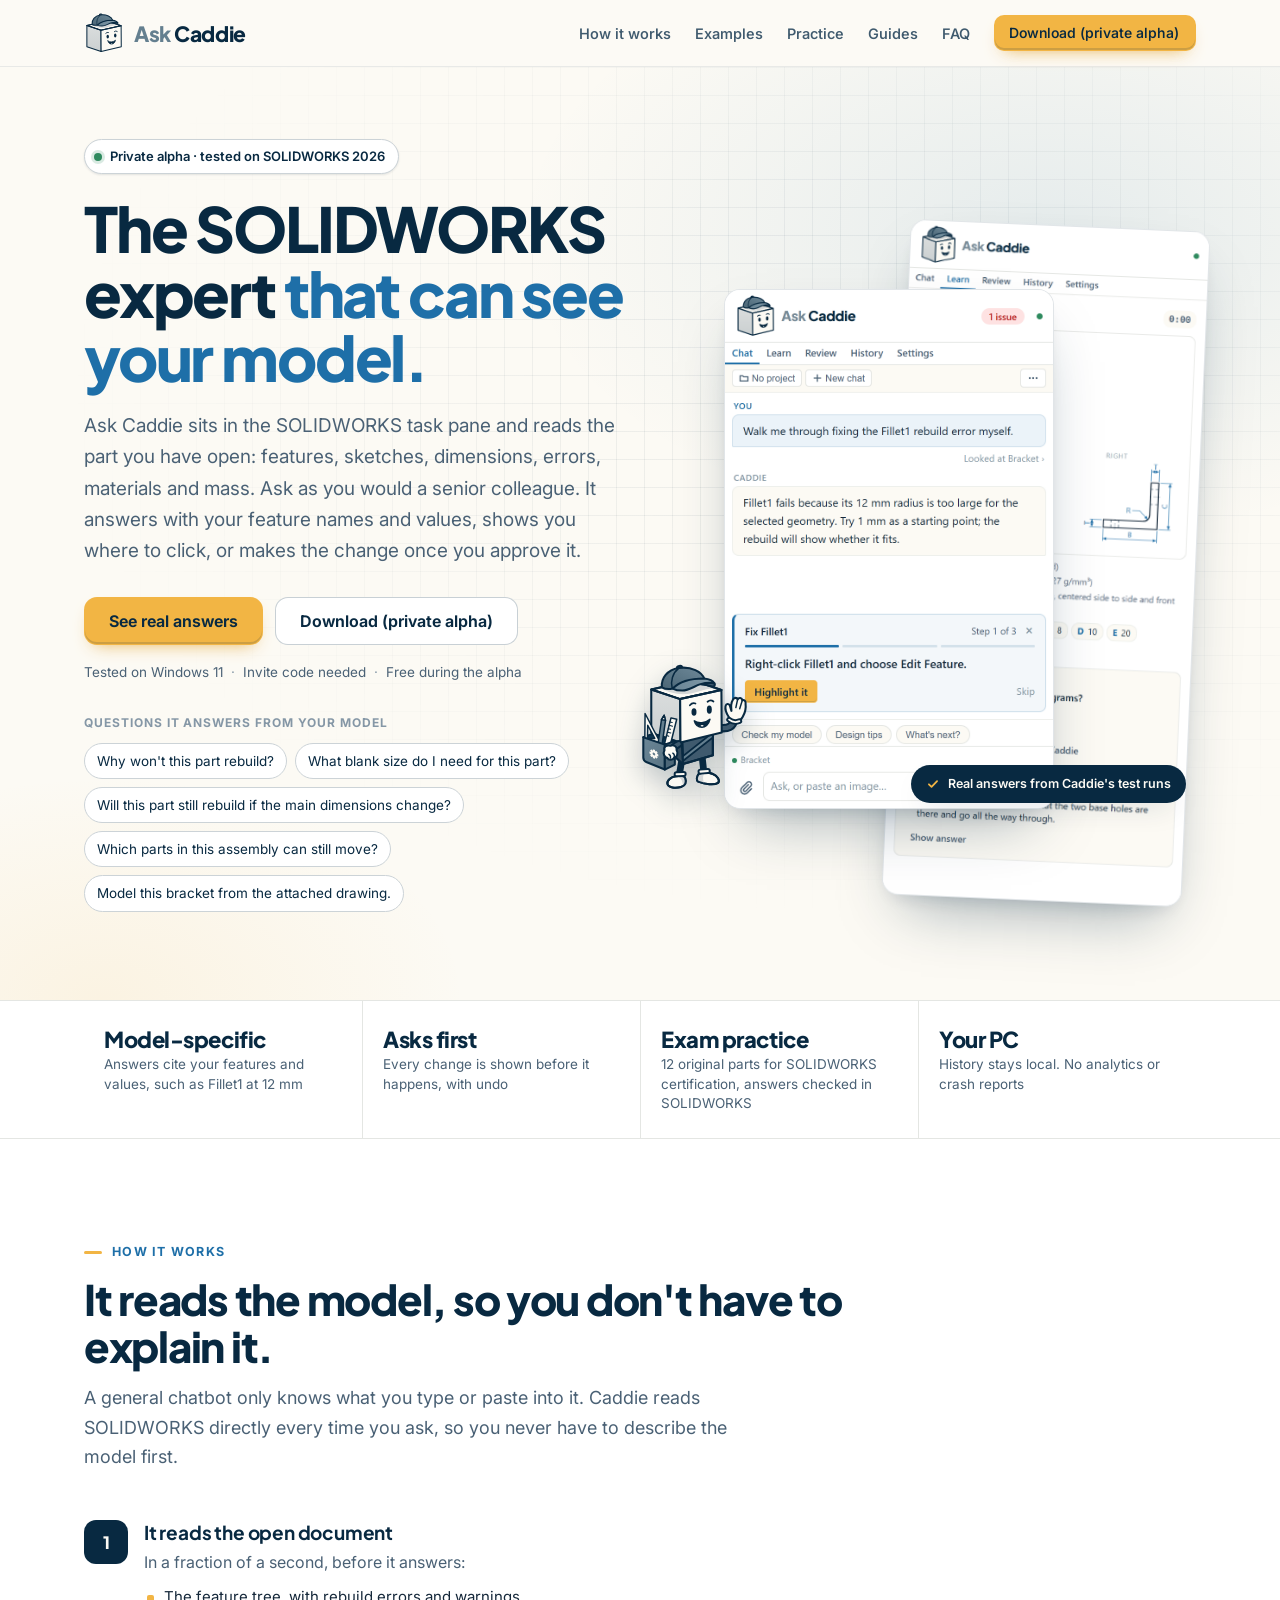
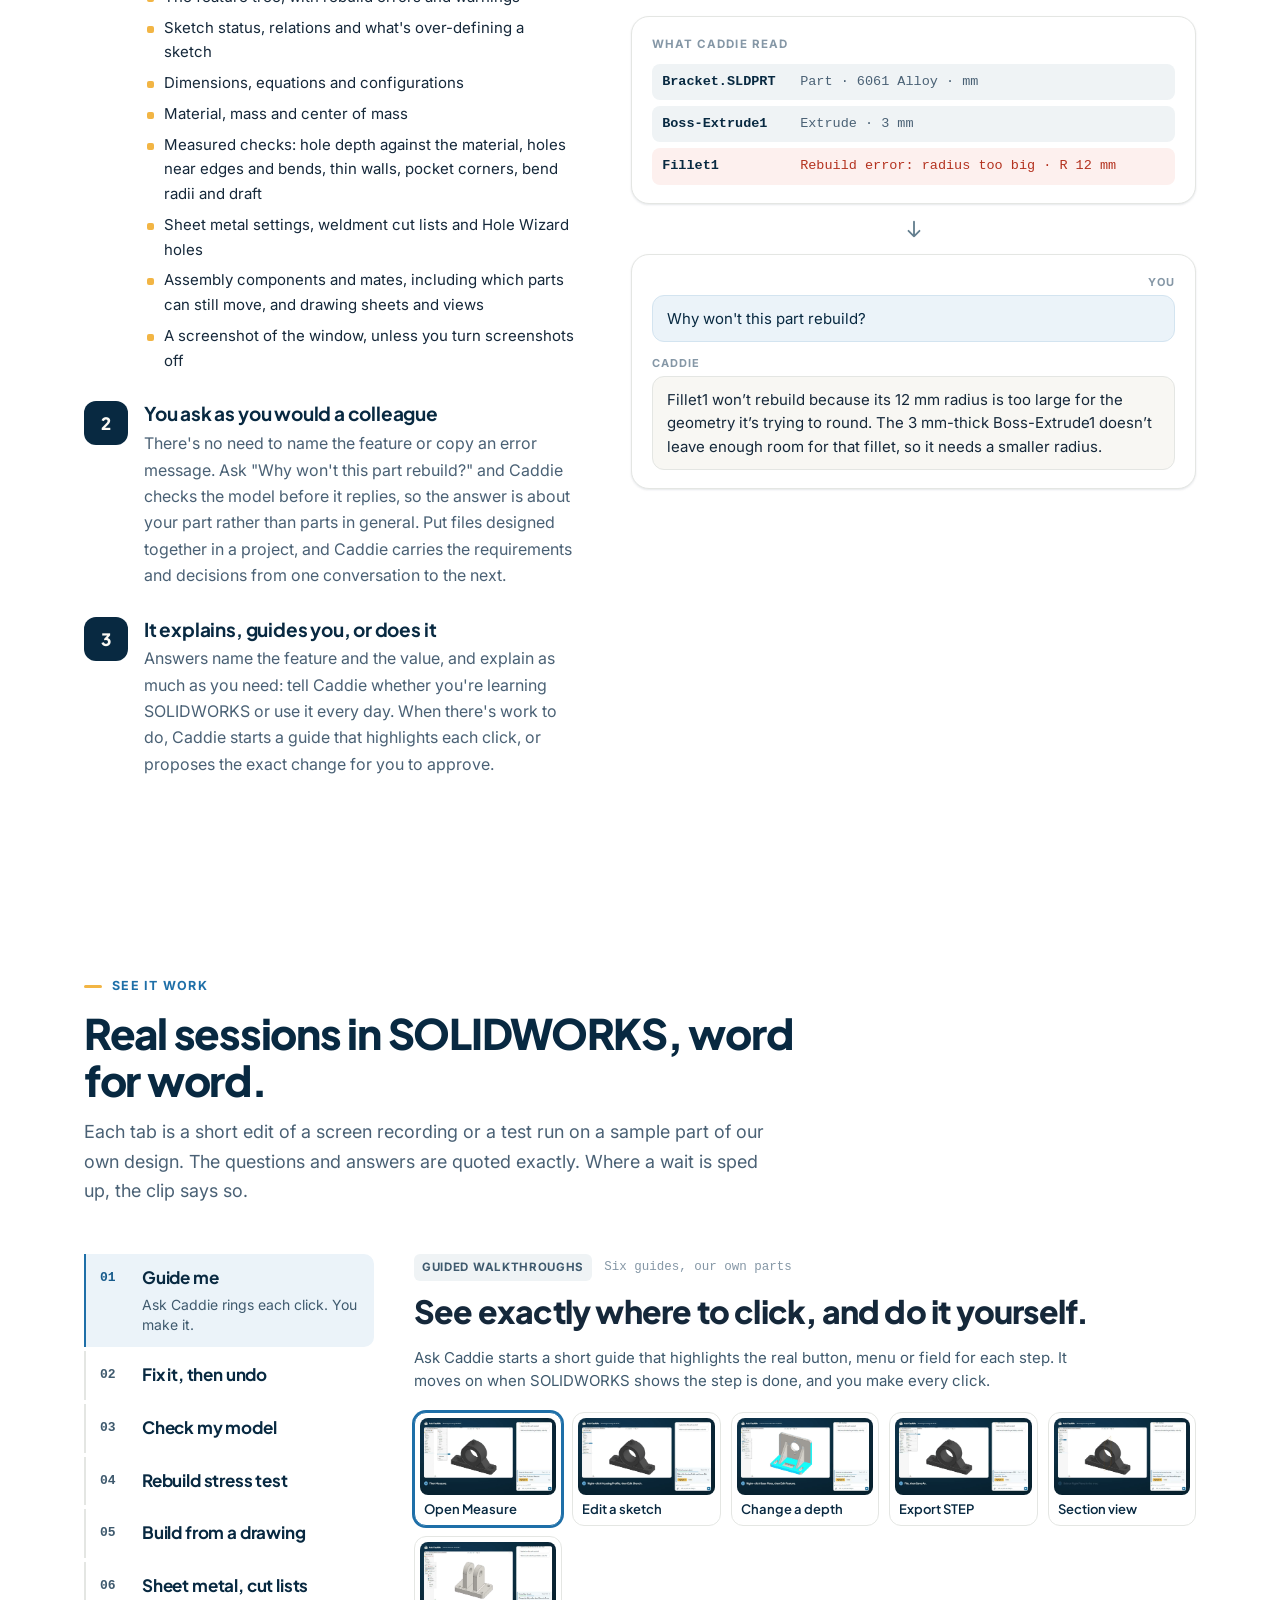
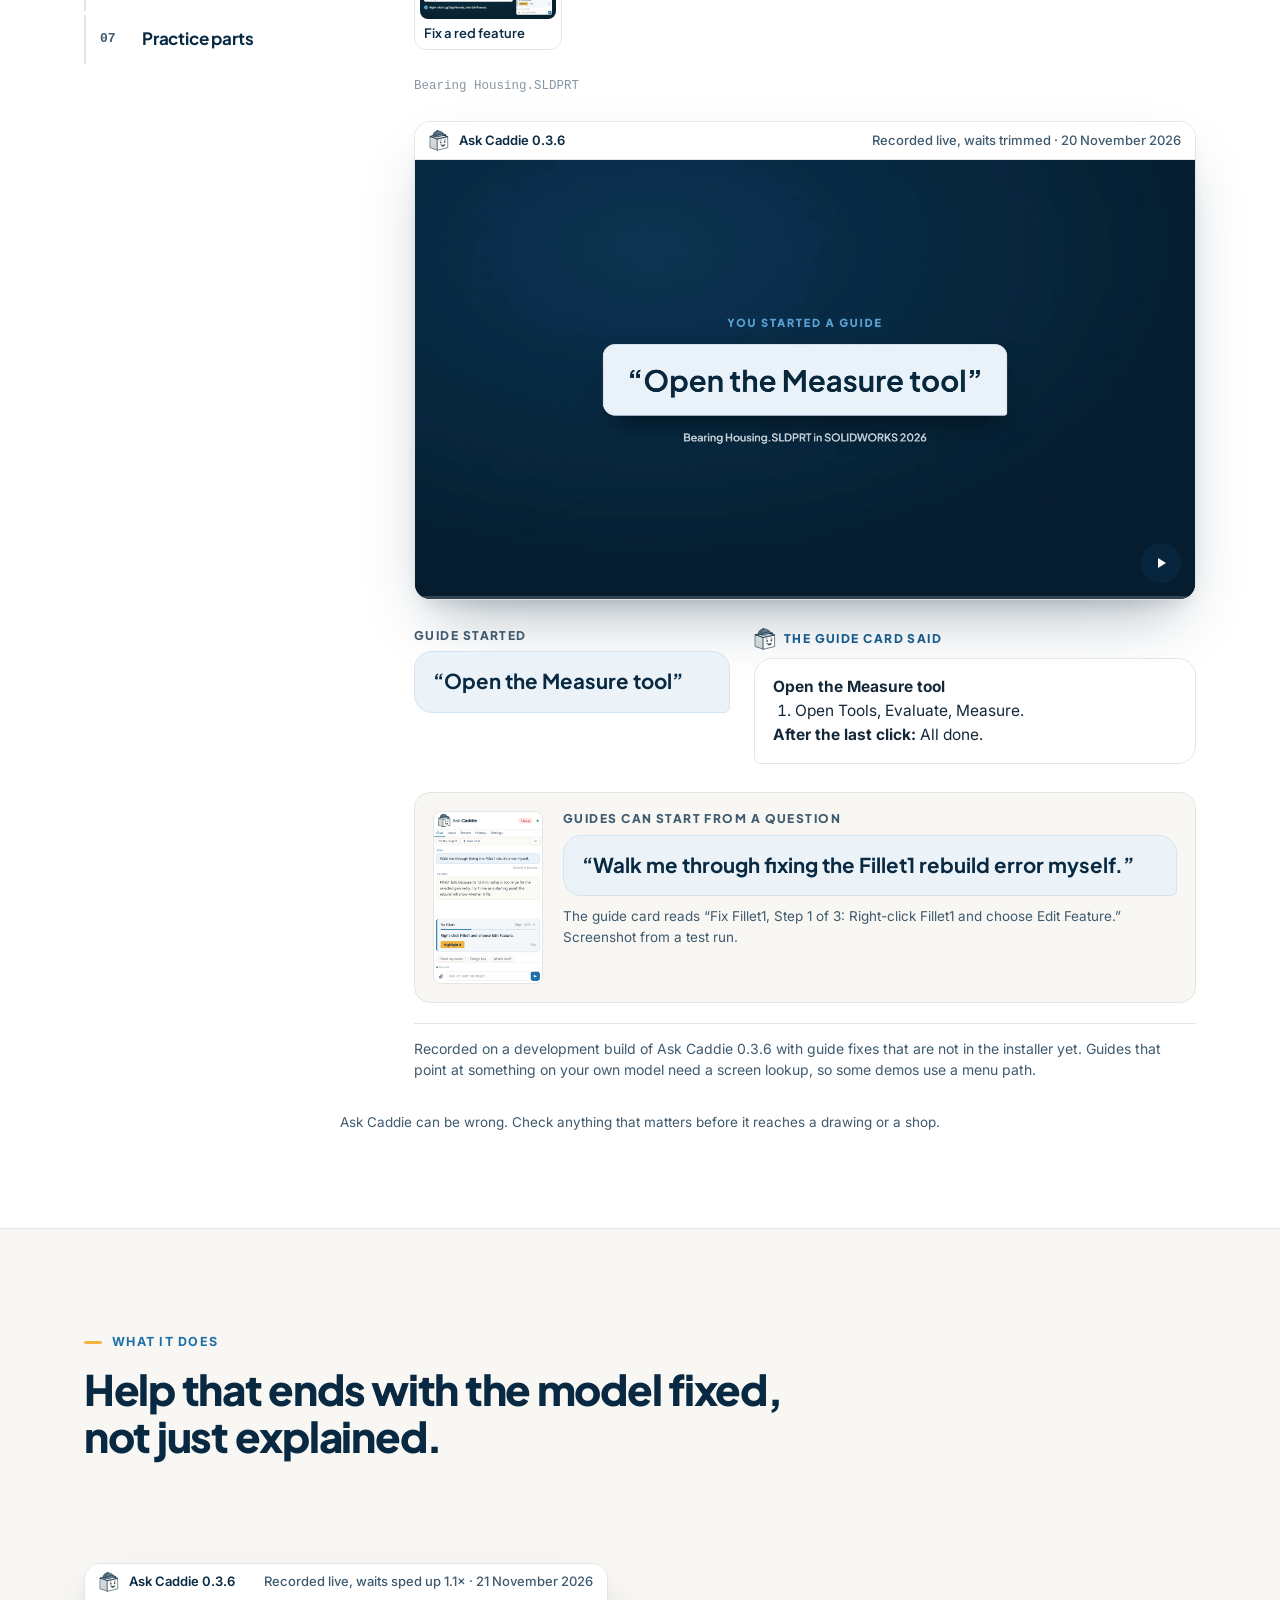
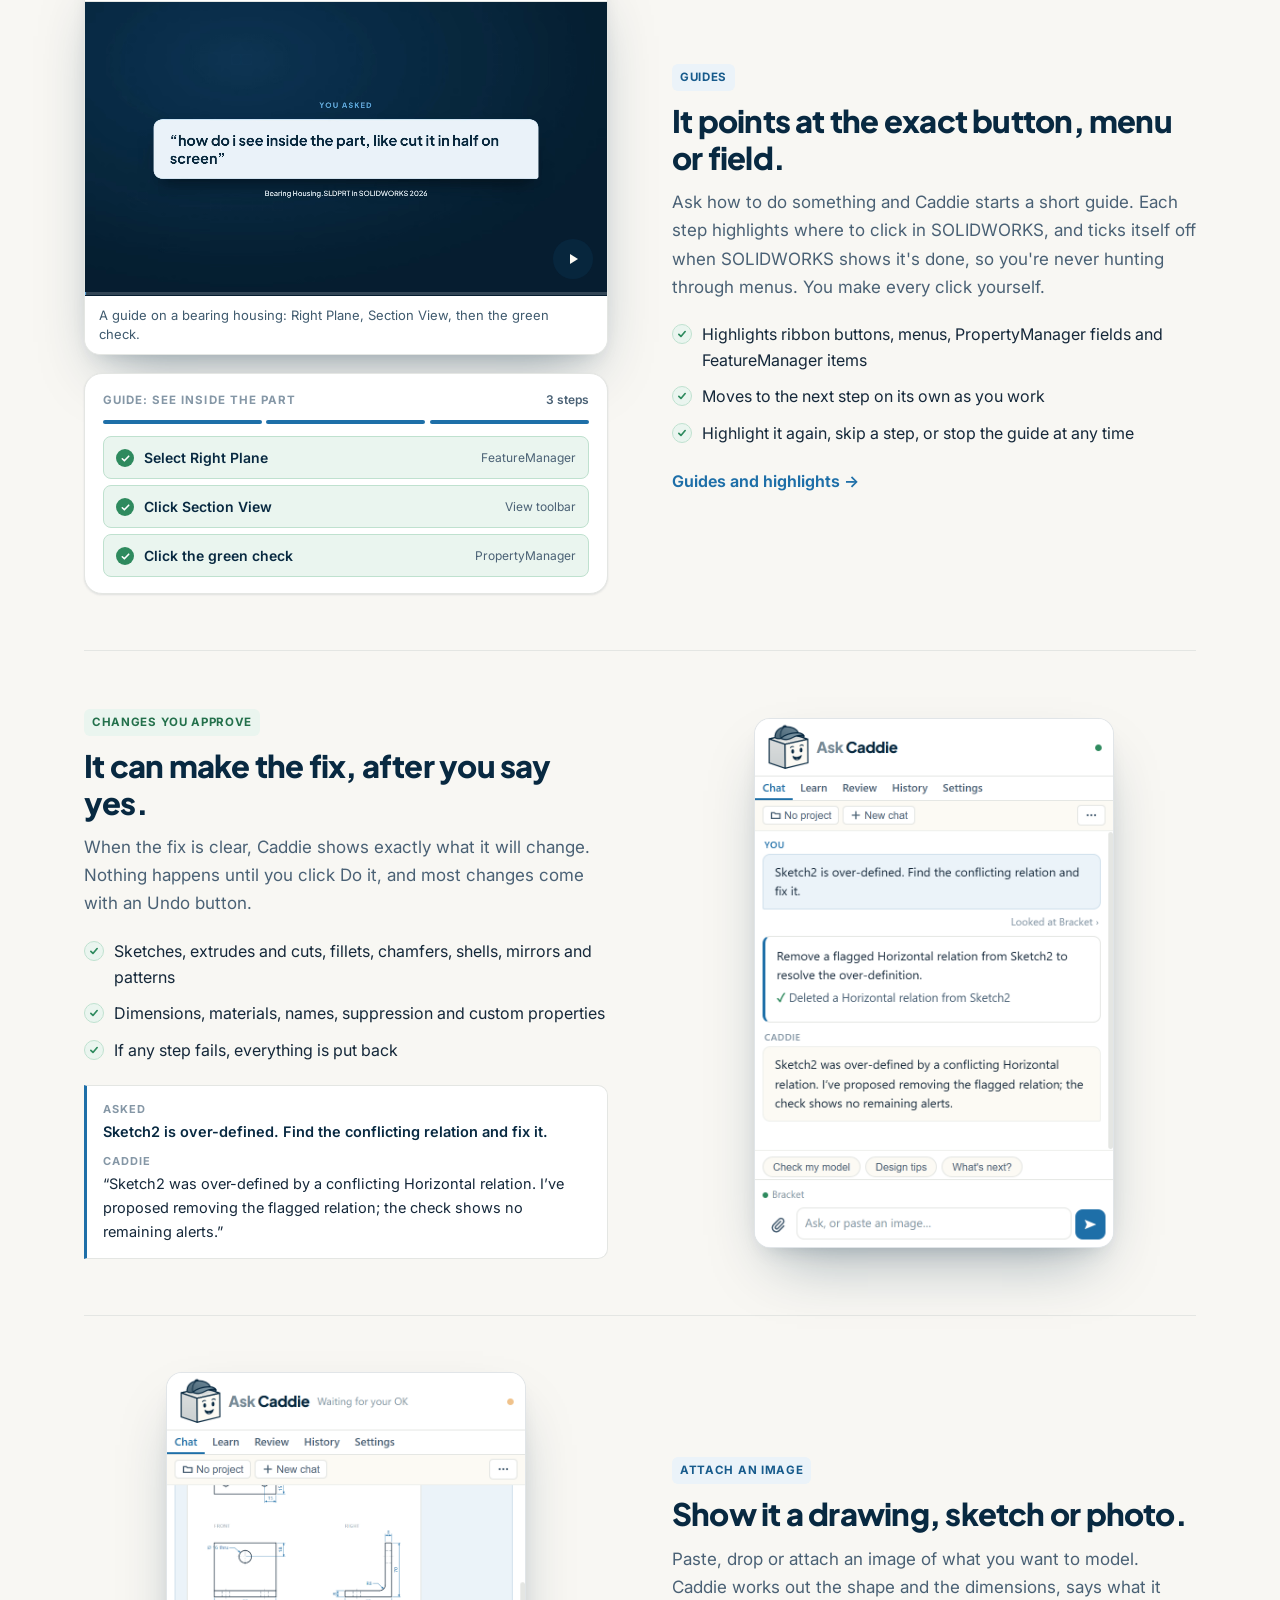
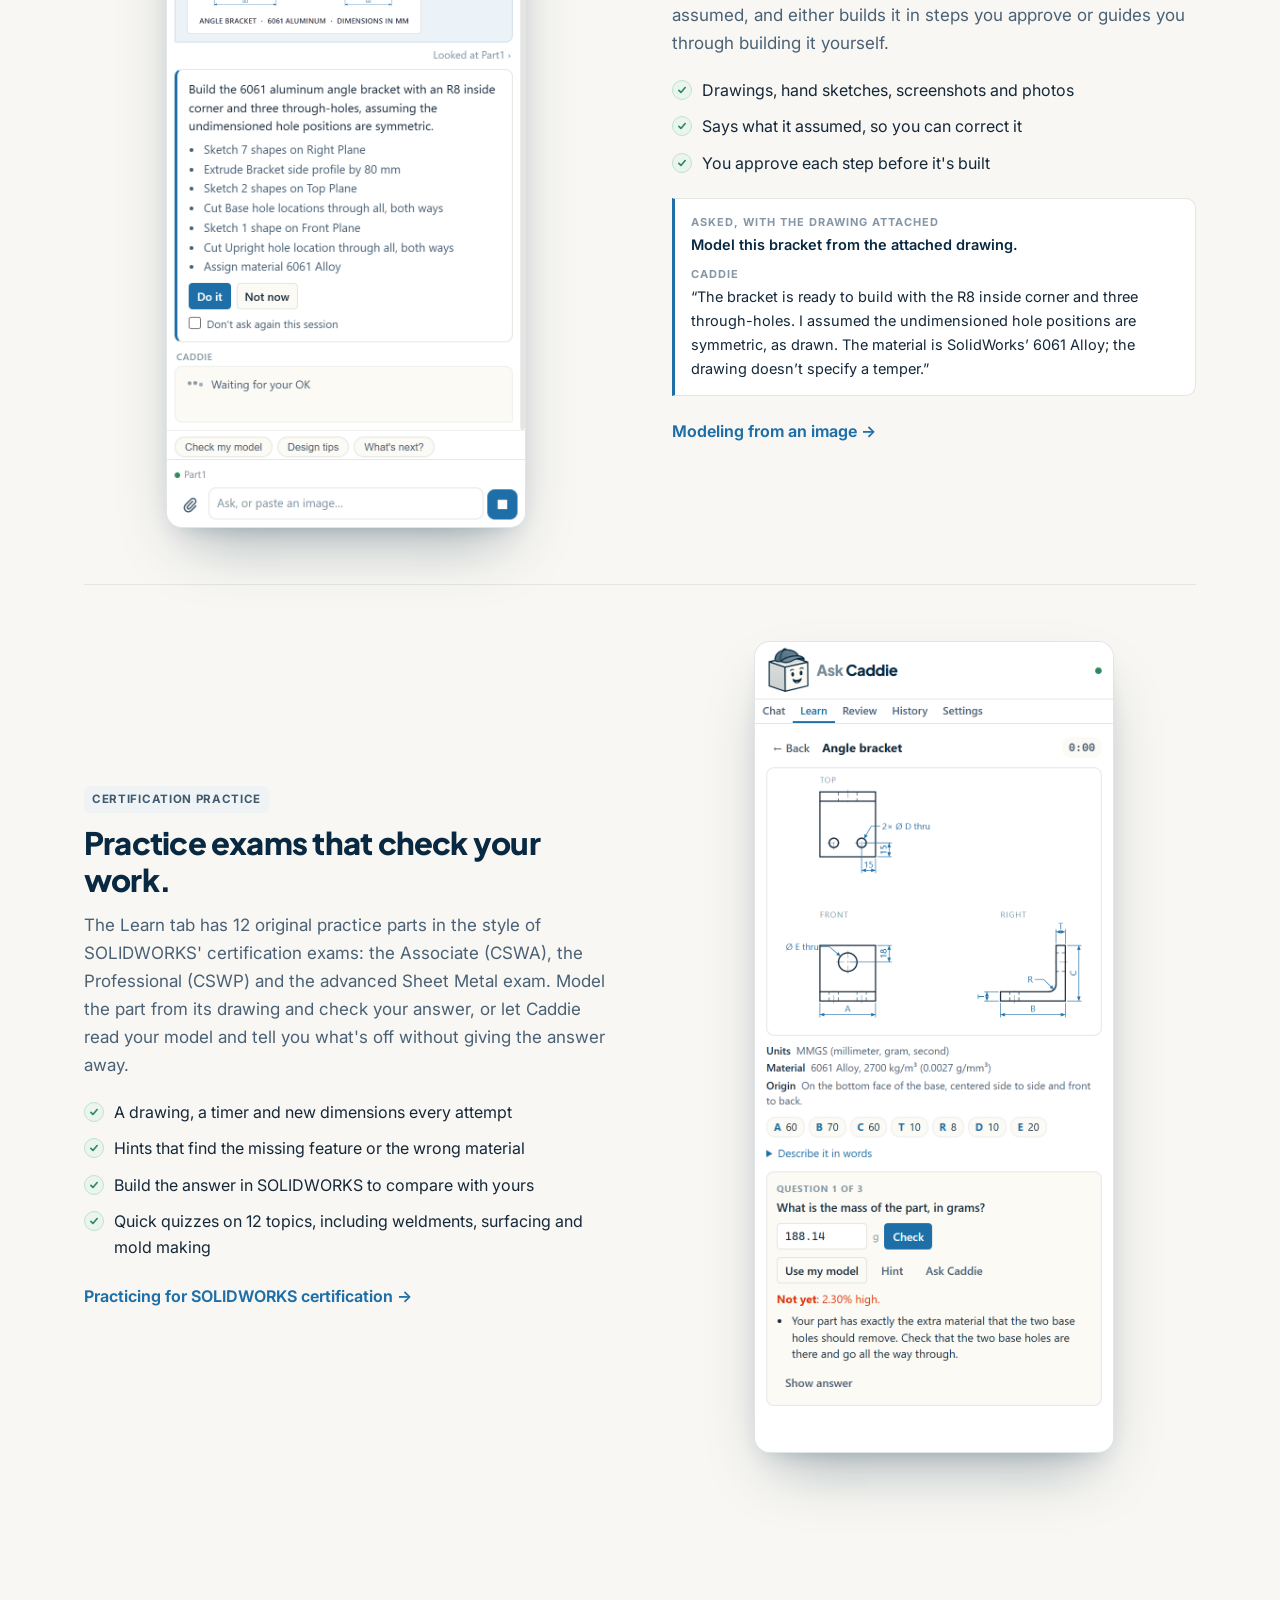
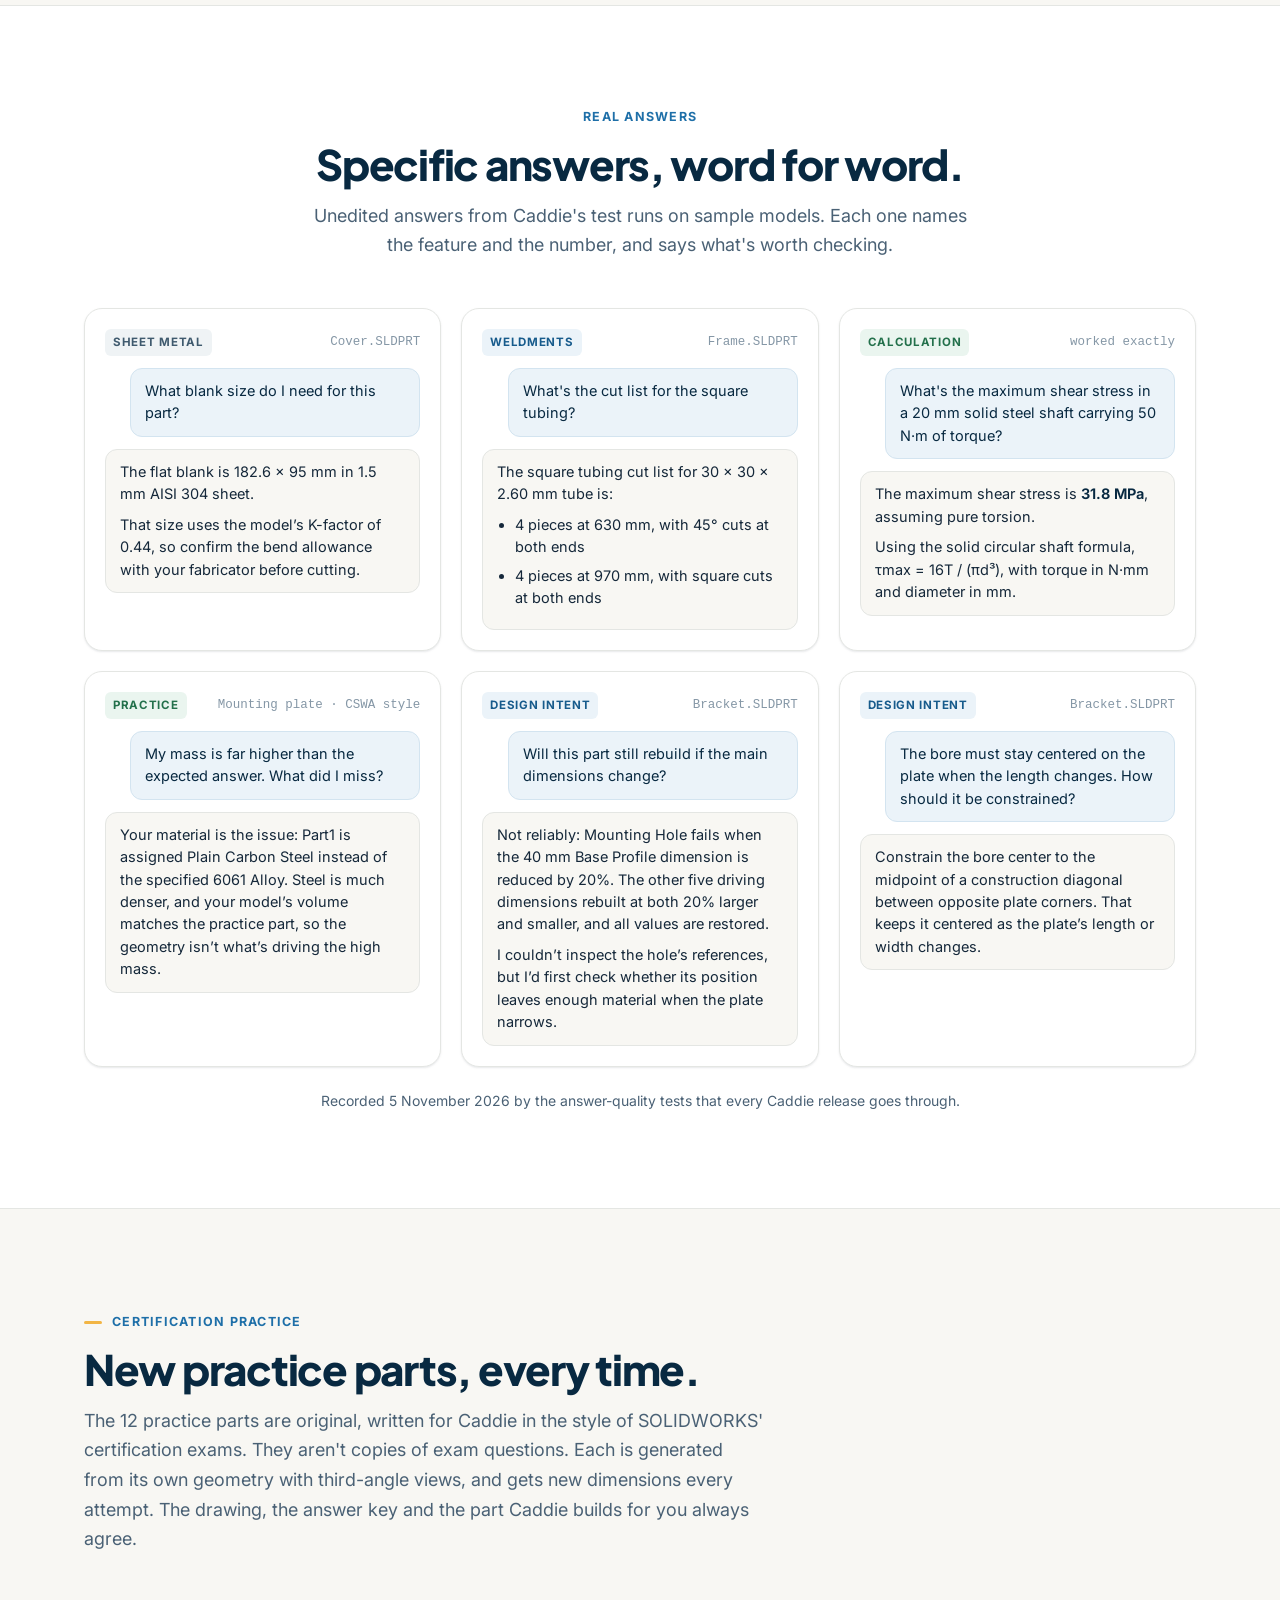
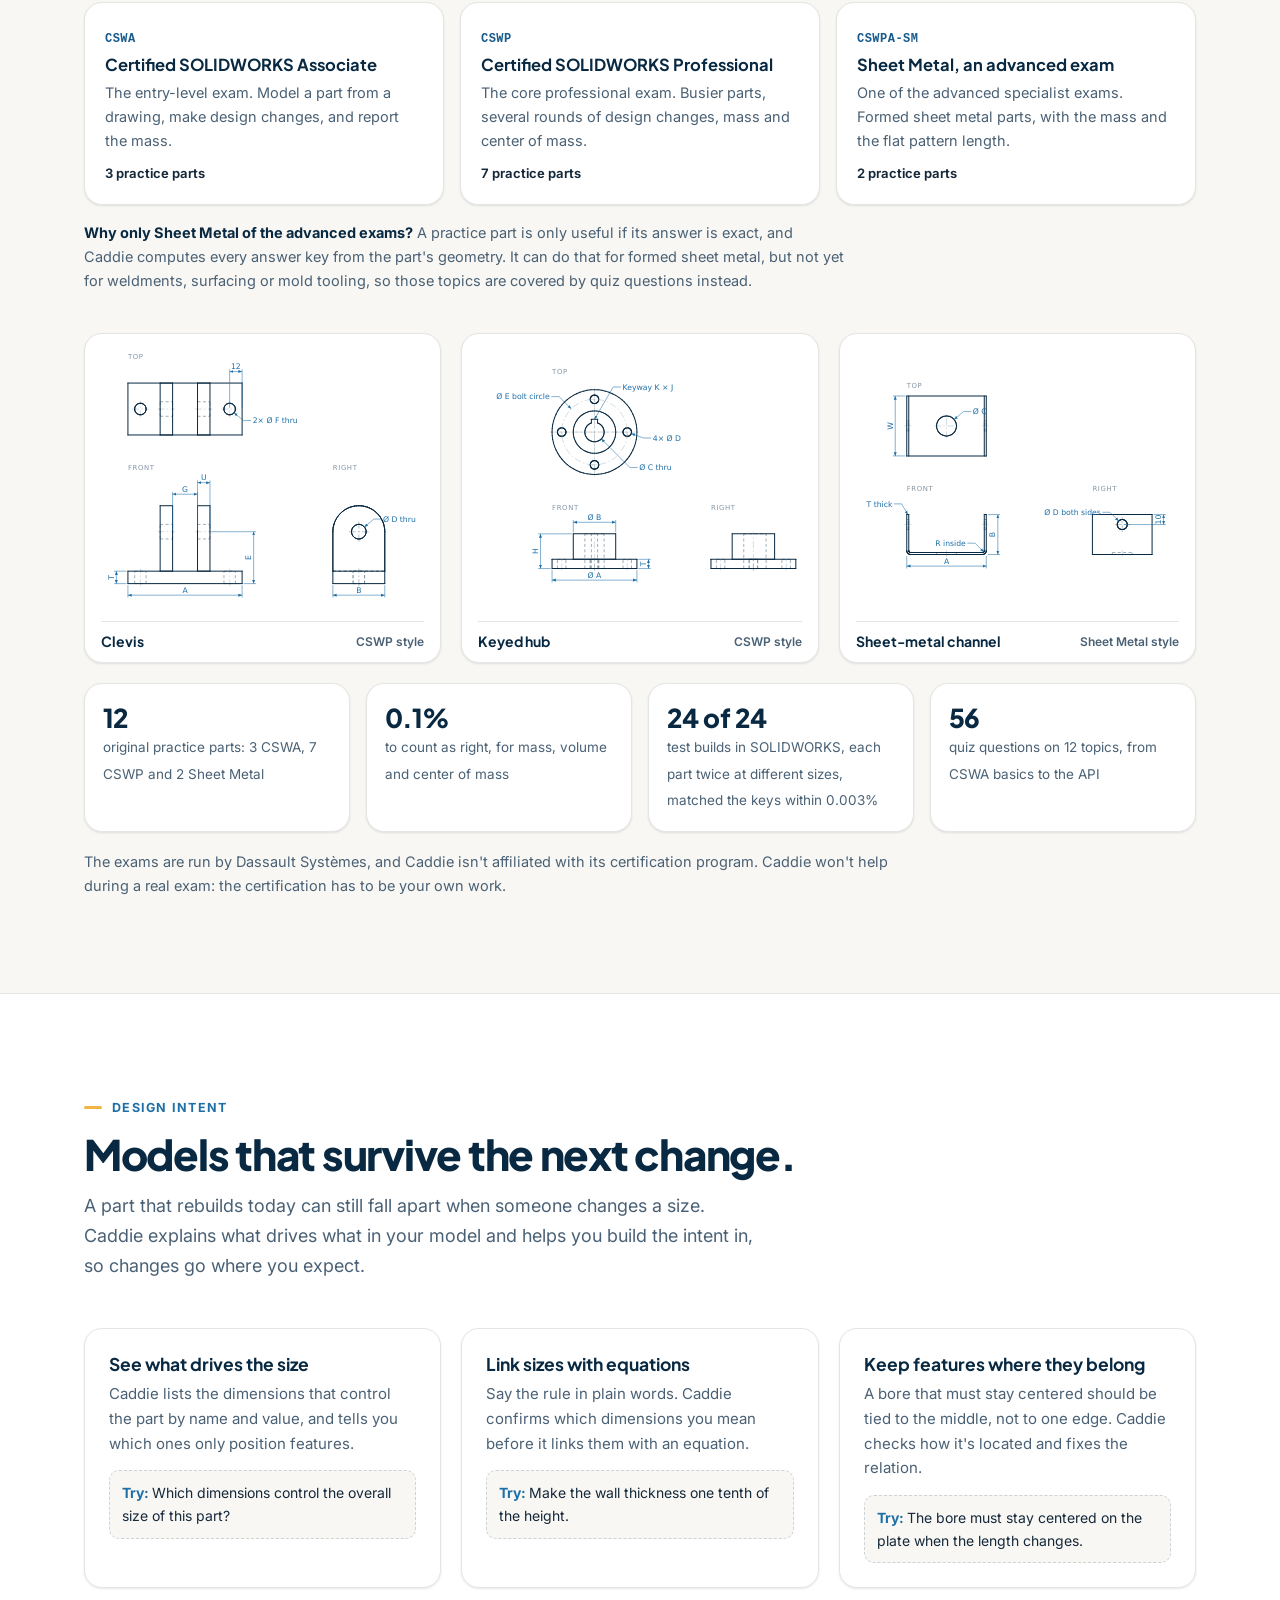
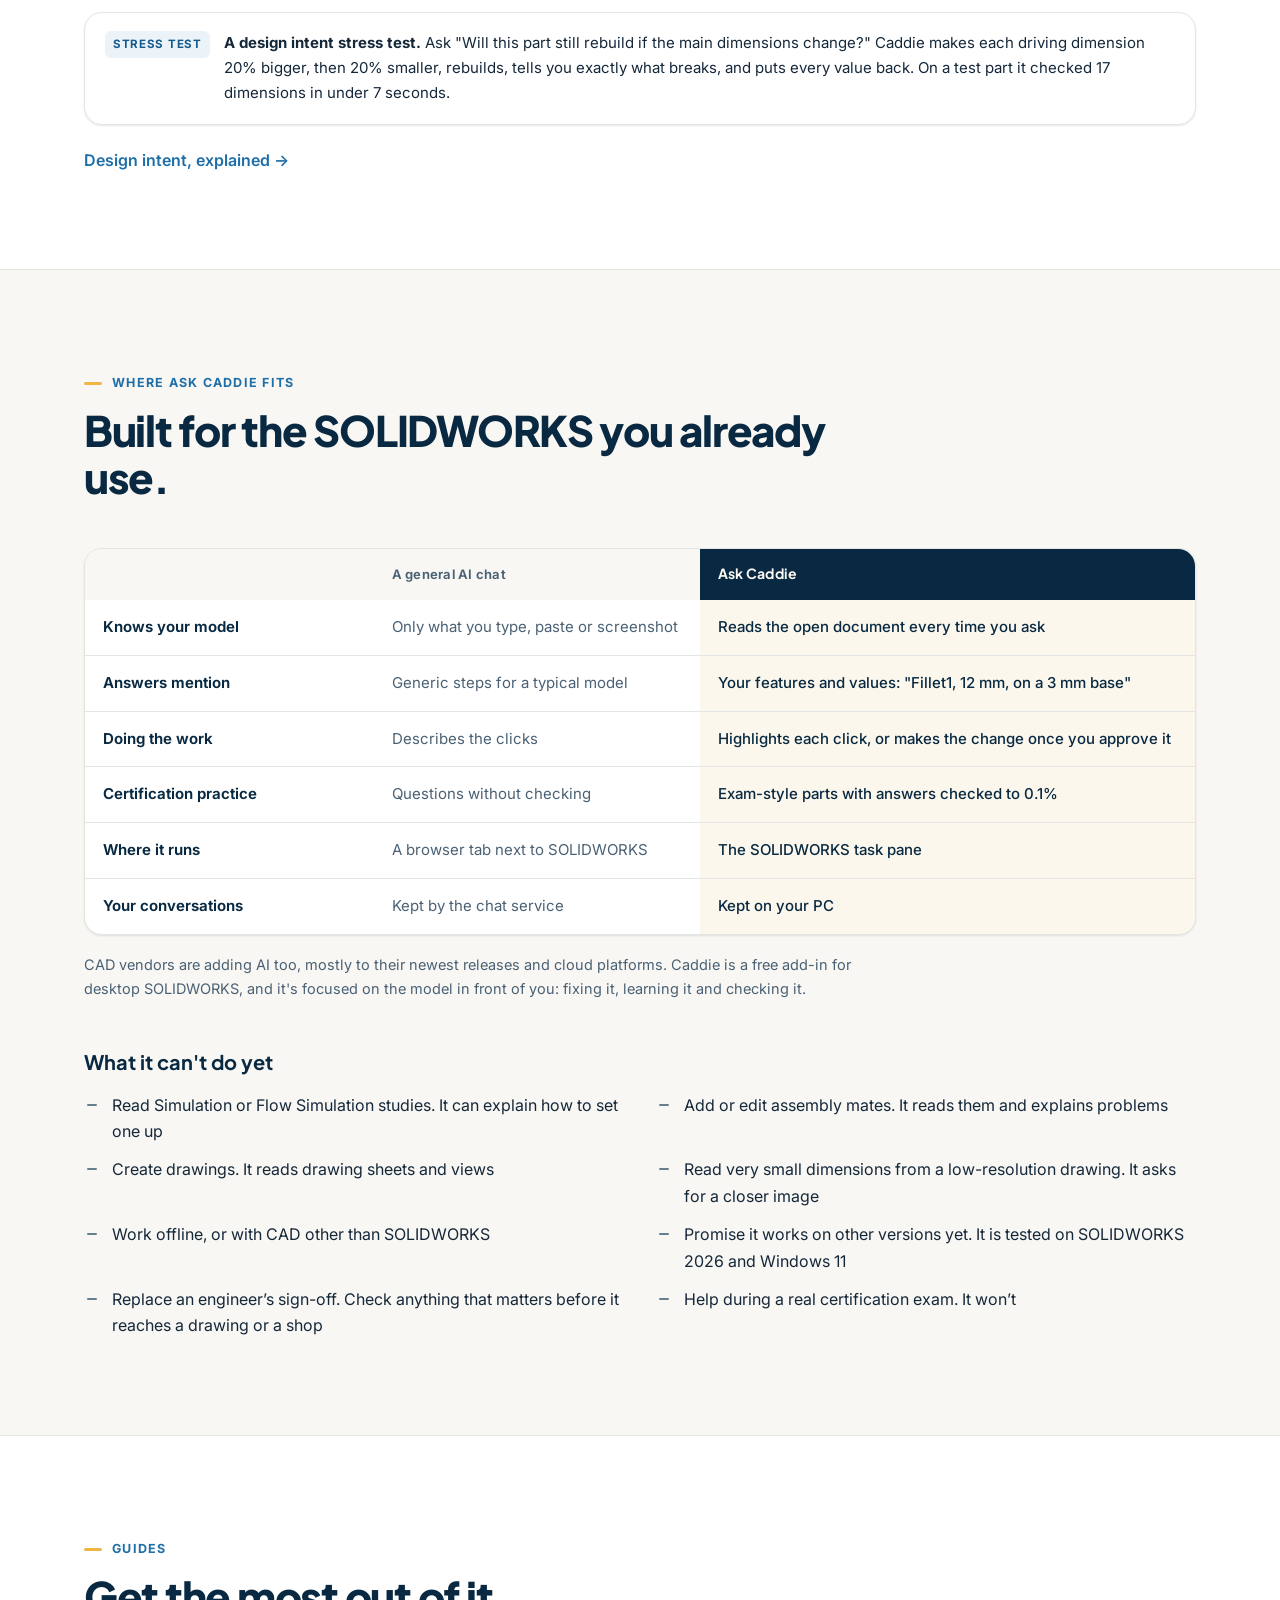
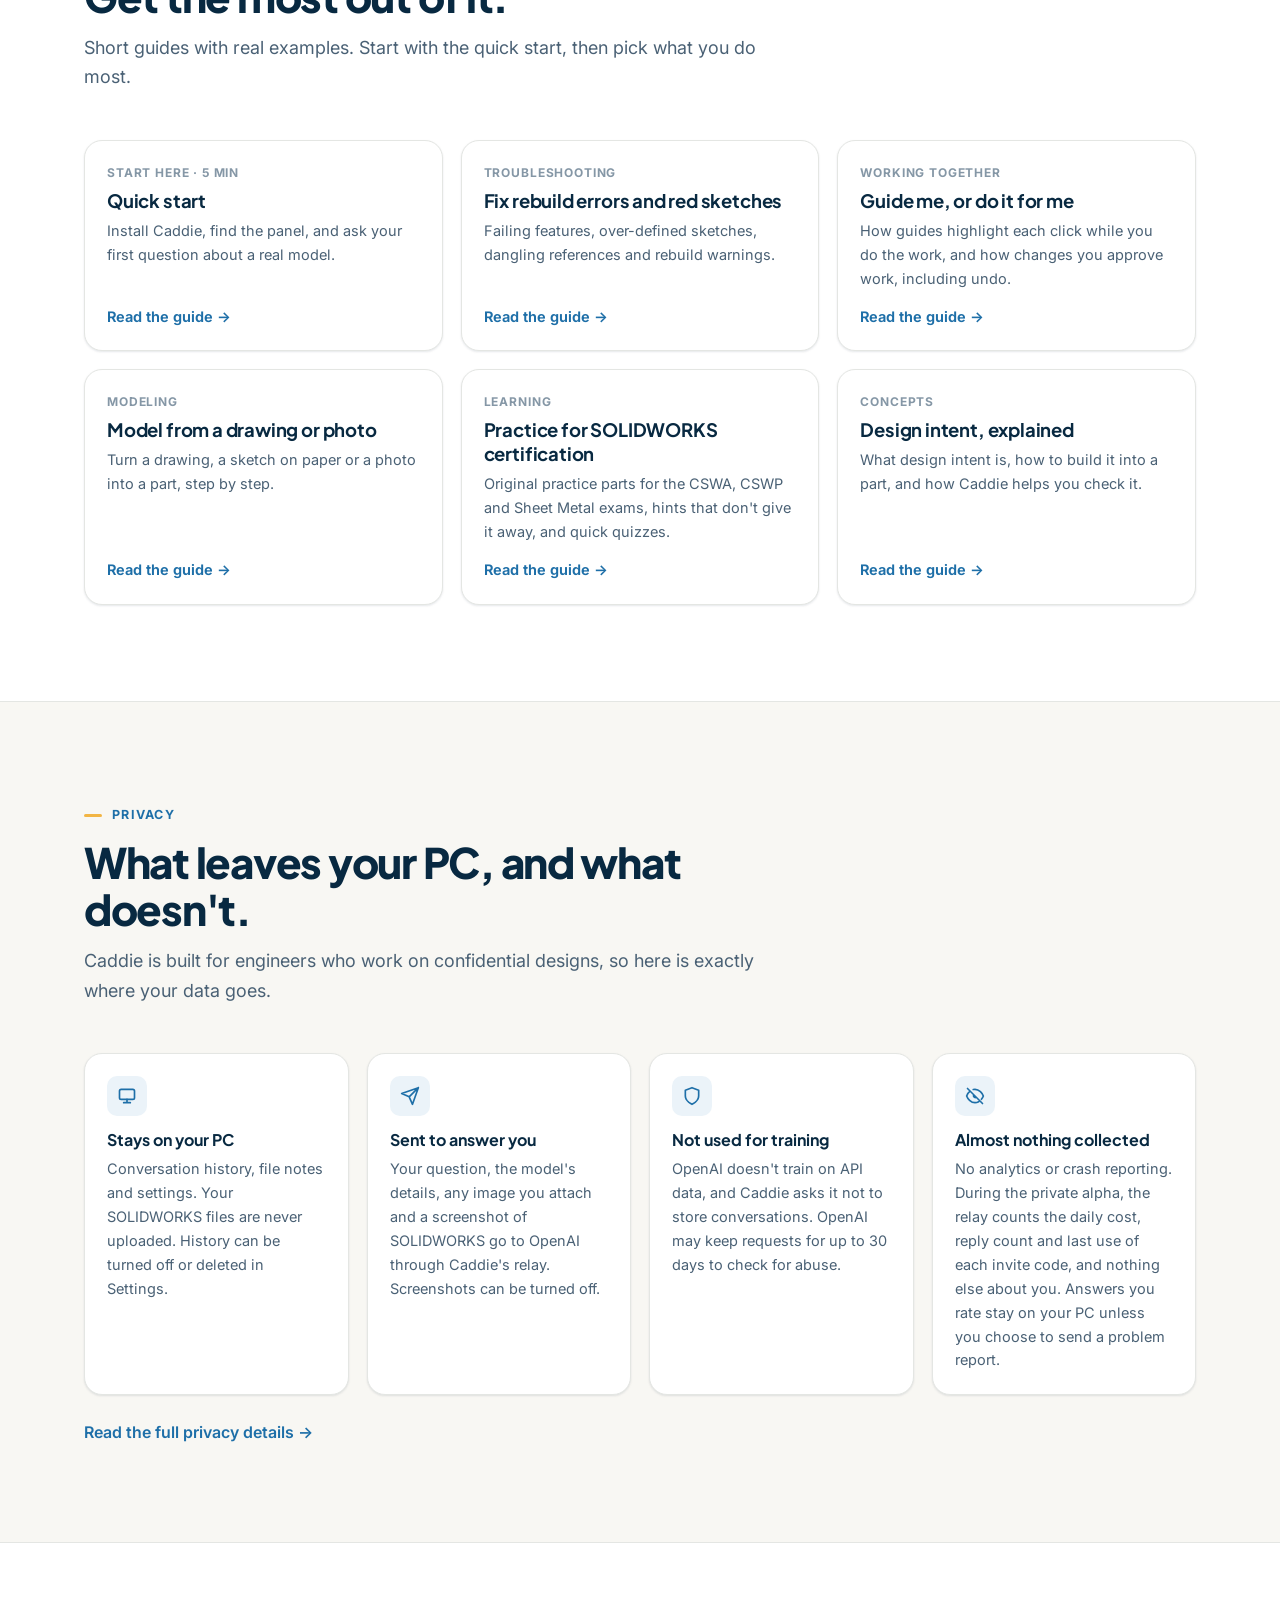
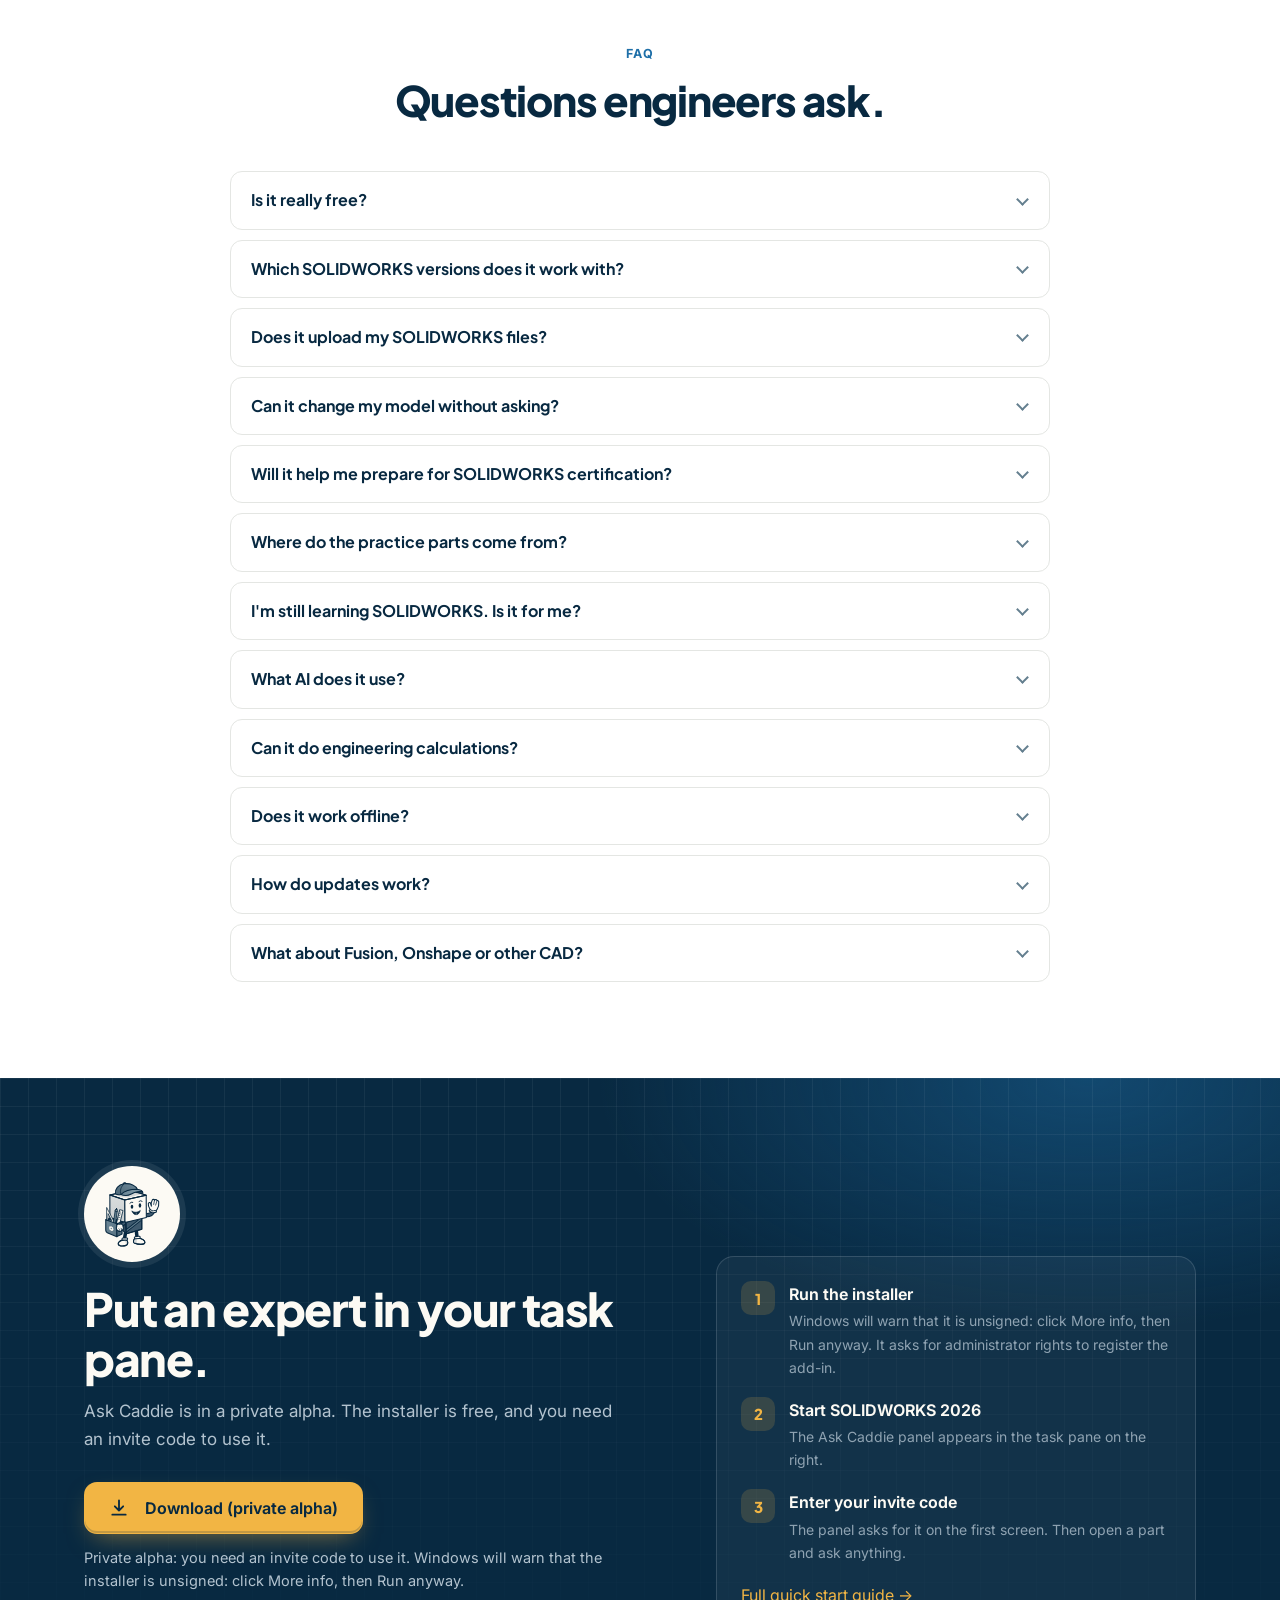
==== commit effb5f29: "Deploy check: add an HTML comment (no visible change) Co-Authored-By: Claude Sonnet 5.5 <noreply@ant" ====
--- a/index.html
+++ b/index.html
@@ -22,7 +22,7 @@
   <link rel="preconnect" href="https://fonts.googleapis.com">
   <link rel="preconnect" href="https://fonts.gstatic.com" crossorigin>
   <link href="https://fonts.googleapis.com/css2?family=Inter:wght@400;500;600;700&family=Plus+Jakarta+Sans:wght@600;700;800&display=swap" rel="stylesheet">
-  <link rel="stylesheet" href="css/site.css?v=35">
+  <link rel="stylesheet" href="css/site.css?v=28">
 </head>
 <body>
 
@@ -170,14 +170,13 @@
       <button class="x-tab" role="tab" type="button" id="x-t-drawing" aria-selected="false" aria-controls="x-p-drawing" tabindex="-1"><span class="x-num">05</span><span class="x-name">Build from a drawing</span><span class="x-desc">Attach an image. Approve each step.</span></button>
       <button class="x-tab" role="tab" type="button" id="x-t-shop" aria-selected="false" aria-controls="x-p-shop" tabindex="-1"><span class="x-num">06</span><span class="x-name">Sheet metal, cut lists</span><span class="x-desc">Shop numbers from the model itself.</span></button>
       <button class="x-tab" role="tab" type="button" id="x-t-practice" aria-selected="false" aria-controls="x-p-practice" tabindex="-1"><span class="x-num">07</span><span class="x-name">Practice parts</span><span class="x-desc">CSWA, CSWP and Sheet Metal practice.</span></button>
-      <button class="x-tab" role="tab" type="button" id="x-t-build" aria-selected="false" aria-controls="x-p-build" tabindex="-1"><span class="x-num">08</span><span class="x-name">Build a part</span><span class="x-desc">From a typed request to a parametric part.</span></button>
       </div>
       <div class="x-stage">
     <div class="x-panel" role="tabpanel" id="x-p-guide" aria-labelledby="x-t-guide" tabindex="0">
-      <div class="x-top"><span class="tag steel">Guided walkthroughs</span><span class="ex-model">Nine guides, our own parts</span></div>
+      <div class="x-top"><span class="tag steel">Guided walkthroughs</span><span class="ex-model">Six guides, our own parts</span></div>
       <h3 class="x-h">See exactly where to click, and do it yourself.</h3>
       <p class="x-how g-how">Ask Caddie starts a short guide that highlights the real button, menu or field for each step. It moves on when SOLIDWORKS shows the step is done, and you make every click.</p>
-      <div class="g-chips" role="group" aria-label="Choose a guide"><button class="g-chip" type="button" data-g="measure" aria-pressed="true"><img src="video/guide-measure-poster.jpg" width="160" height="90" loading="lazy" alt=""><span>Open Measure</span></button><button class="g-chip" type="button" data-g="sketch" aria-pressed="false"><img src="video/guide-edit-sketch-poster.jpg" width="160" height="90" loading="lazy" alt=""><span>Edit a sketch</span></button><button class="g-chip" type="button" data-g="feature" aria-pressed="false"><img src="video/guide-edit-feature-poster.jpg" width="160" height="90" loading="lazy" alt=""><span>Change a depth</span></button><button class="g-chip" type="button" data-g="step" aria-pressed="false"><img src="video/guide-step-export-poster.jpg" width="160" height="90" loading="lazy" alt=""><span>Export STEP</span></button><button class="g-chip" type="button" data-g="section" aria-pressed="false"><img src="video/guide-section-view-poster.jpg" width="160" height="90" loading="lazy" alt=""><span>Section view</span></button><button class="g-chip" type="button" data-g="fix" aria-pressed="false"><img src="video/guide-fix-error-poster.jpg" width="160" height="90" loading="lazy" alt=""><span>Fix a red feature</span></button><button class="g-chip" type="button" data-g="fillet" aria-pressed="false"><img src="video/guide-fillet-edge-poster.jpg" width="160" height="90" loading="lazy" alt=""><span>Round an edge</span></button><button class="g-chip" type="button" data-g="hole" aria-pressed="false"><img src="video/guide-hole-wizard-poster.jpg" width="160" height="90" loading="lazy" alt=""><span>Add a tapped hole</span></button><button class="g-chip" type="button" data-g="circular" aria-pressed="false"><img src="video/guide-bolt-circle-poster.jpg" width="160" height="90" loading="lazy" alt=""><span>Pattern a hole</span></button></div>
+      <div class="g-chips" role="group" aria-label="Choose a guide"><button class="g-chip" type="button" data-g="measure" aria-pressed="true"><img src="video/guide-measure-poster.jpg" width="160" height="90" loading="lazy" alt=""><span>Open Measure</span></button><button class="g-chip" type="button" data-g="sketch" aria-pressed="false"><img src="video/guide-edit-sketch-poster.jpg" width="160" height="90" loading="lazy" alt=""><span>Edit a sketch</span></button><button class="g-chip" type="button" data-g="feature" aria-pressed="false"><img src="video/guide-edit-feature-poster.jpg" width="160" height="90" loading="lazy" alt=""><span>Change a depth</span></button><button class="g-chip" type="button" data-g="step" aria-pressed="false"><img src="video/guide-step-export-poster.jpg" width="160" height="90" loading="lazy" alt=""><span>Export STEP</span></button><button class="g-chip" type="button" data-g="section" aria-pressed="false"><img src="video/guide-section-view-poster.jpg" width="160" height="90" loading="lazy" alt=""><span>Section view</span></button><button class="g-chip" type="button" data-g="fix" aria-pressed="false"><img src="video/guide-fix-error-poster.jpg" width="160" height="90" loading="lazy" alt=""><span>Fix a red feature</span></button></div>
       <div class="g-item" id="g-measure">
         <p class="g-model"><span class="ex-model">Bearing Housing.SLDPRT</span></p>
         <figure class="frame">
@@ -244,39 +243,6 @@
           <div class="x-a"><span class="chat-label chat-label-ai"><img src="img/caddie-head.svg" width="22" height="22" alt="">The guide card said</span><div class="bubble bubble-ai"><p><b>Fix Lug Edge Rounds</b></p><ol class="g-steps"><li>Right-click Lug Edge Rounds and choose Edit Feature.</li><li>Change the fillet radius from 10 mm to 3 mm as a starting value.</li><li>Accept the fillet with the green checkmark.</li></ol></div><p class="case-note">Ask Caddie wrote this guide for that question on 20 November. The clip replays it and starts at the guide. The guide has a fourth step, which ticks off by itself when the part rebuilds clean. The red error clears.</p></div>
         </div>
       </div>
-      <div class="g-item" id="g-fillet" hidden>
-        <p class="g-model"><span class="ex-model">Bearing Housing.SLDPRT</span></p>
-        <figure class="frame">
-          <div class="frame-bar"><img src="img/caddie-head.svg" width="20" height="20" alt=""><span class="frame-ver">Ask Caddie 0.3.6</span><span class="frame-note">Recorded live, waits sped up 2× &middot; 22 November 2026</span></div>
-          <div class="frame-media"><video loop muted playsinline preload="none" poster="video/guide-fillet-edge-poster.jpg" aria-label="Recording: a three-step guide clicks Fillet on the Features tab, a line is drawn along the base's front top edge, and the radius is set to 2 mm before OK. The steps tick off by themselves."><source src="video/guide-fillet-edge.mp4" type="video/mp4"><source src="video/guide-fillet-edge.webm" type="video/webm"></video><span class="frame-progress" aria-hidden="true"><i></i></span><button class="frame-play" type="button" aria-label="Pause or play the recording"></button></div>
-        </figure>
-        <div class="x-chat">
-          <div class="x-q"><span class="chat-label">Guide started</span><div class="bubble bubble-user">&ldquo;Round the base edge&rdquo;</div></div>
-          <div class="x-a"><span class="chat-label chat-label-ai"><img src="img/caddie-head.svg" width="22" height="22" alt="">The guide card said</span><div class="bubble bubble-ai"><p><b>Round the base edge</b></p><ol class="g-steps"><li>On the Features tab, click Fillet.</li><li>Select the long top edge along the front of the base.</li><li>Set the radius to 2 mm and click OK.</li></ol></div><p class="case-note">Ask Caddie found the edge with one screen lookup and drew it as a line along the edge. The fillet was made in a test copy that was closed without saving.</p></div>
-        </div>
-      </div>
-      <div class="g-item" id="g-hole" hidden>
-        <p class="g-model"><span class="ex-model">Motor Mount Bracket.SLDPRT</span></p>
-        <figure class="frame">
-          <div class="frame-bar"><img src="img/caddie-head.svg" width="20" height="20" alt=""><span class="frame-ver">Ask Caddie 0.3.6</span><span class="frame-note">Recorded live, waits sped up 2.2× &middot; 22 November 2026</span></div>
-          <div class="frame-media"><video loop muted playsinline preload="none" poster="video/guide-hole-wizard-poster.jpg" aria-label="Recording: an eight-step guide opens Hole Wizard, picks the tapped type, ISO and M6, then the Positions tab, the top face and a hole center, and accepts with the green check. The hole appears."><source src="video/guide-hole-wizard.mp4" type="video/mp4"><source src="video/guide-hole-wizard.webm" type="video/webm"></video><span class="frame-progress" aria-hidden="true"><i></i></span><button class="frame-play" type="button" aria-label="Pause or play the recording"></button></div>
-        </figure>
-        <div class="x-chat">
-          <div class="x-q"><span class="chat-label">Typed in Ask Caddie</span><div class="bubble bubble-user">&ldquo;How do I add a tapped M6 hole to the top of the base plate? I&rsquo;d like to do it myself.&rdquo;</div></div>
-          <div class="x-a"><span class="chat-label chat-label-ai"><img src="img/caddie-head.svg" width="22" height="22" alt="">The guide card said</span><div class="bubble bubble-ai"><p><b>Add a tapped M6 hole to the base plate</b></p><ol class="g-steps"><li>Click Hole Wizard on the Features tab.</li><li>Choose the straight tapped hole type under Hole Type.</li><li>Set Standard to ISO.</li><li>Set Size to M6.</li><li>Click the Positions tab.</li><li>Click the top face of Base Plate to start the placement sketch.</li><li>Click a clear spot on that top face to place one hole center, away from the pocket, slots, gussets and plate edges.</li><li>Click the green check to create the hole.</li></ol></div><p class="case-note">Ask Caddie wrote this guide for that question. Afterward it checked the model and replied that the hole is an ISO M6 tapped through-hole and the part rebuilt without errors.</p></div>
-        </div>
-      </div>
-      <div class="g-item" id="g-circular" hidden>
-        <p class="g-model"><span class="ex-model">Cover Flange.SLDPRT</span></p>
-        <figure class="frame">
-          <div class="frame-bar"><img src="img/caddie-head.svg" width="20" height="20" alt=""><span class="frame-ver">Ask Caddie 0.3.6</span><span class="frame-note">Recorded live, waits sped up 2.5× to 10× &middot; 22 November 2026</span></div>
-          <div class="frame-media"><video loop muted playsinline preload="none" poster="video/guide-bolt-circle-poster.jpg" aria-label="Recording: a six-step guide opens Circular Pattern, picks the bolt hole, then the pattern axis and the bore's inside wall, sets six instances and accepts with the green check. The guide ends with All done."><source src="video/guide-bolt-circle.mp4" type="video/mp4"><source src="video/guide-bolt-circle.webm" type="video/webm"></video><span class="frame-progress" aria-hidden="true"><i></i></span><button class="frame-play" type="button" aria-label="Pause or play the recording"></button></div>
-        </figure>
-        <div class="x-chat">
-          <div class="x-q"><span class="chat-label">Typed in Ask Caddie</span><div class="bubble bubble-user">&ldquo;How do I turn this bolt hole into six evenly spaced holes around the bore? I&rsquo;d like to do it myself.&rdquo;</div></div>
-          <div class="x-a"><span class="chat-label chat-label-ai"><img src="img/caddie-head.svg" width="22" height="22" alt="">The guide card said</span><div class="bubble bubble-ai"><p><b>Pattern the bolt hole around the bore</b></p><ol class="g-steps"><li>On the Features tab, open the Linear Pattern dropdown and choose Circular Pattern.</li><li>Click the cylindrical wall of Flange Bolt Hole to select the hole feature for the pattern.</li><li>Click the pattern axis selection box under Direction 1.</li><li>Click the cylindrical inside wall of the center bore to use its axis for the pattern.</li><li>Set Number of Instances to 6. Leave the full-circle angle at 360&deg; and Equal spacing enabled.</li><li>Click the green check to create the circular pattern.</li></ol></div><p class="case-note">Ask Caddie wrote this guide for that question. Two steps, picking the hole and the green check, needed a click on Done in this take; the green check has been fixed since. Afterward Ask Caddie replied that CirPattern1 was created without errors and that the sixth hole is hidden behind the hub in this view.</p></div>
-        </div>
-      </div>
       <div class="x-guide"><img src="img/panel-guide.png" width="760" height="1200" loading="lazy" alt="The Chat tab after the question below: Caddie explains the rebuild error and opens a step-by-step guide."><div><span class="chat-label">Guides can start from a question</span><div class="bubble bubble-user">&ldquo;Walk me through fixing the Fillet1 rebuild error myself.&rdquo;</div><p class="x-small">The guide card reads &ldquo;Fix Fillet1, Step 1 of 3: Right-click Fillet1 and choose Edit Feature.&rdquo; Screenshot from a test run.</p></div></div>
       <p class="x-limit">Recorded on a development build of Ask Caddie 0.3.6 with guide fixes that are not in the installer yet. Guides that point at something on your own model need a screen lookup, so some demos use a menu path.</p>
     </div>
@@ -294,9 +260,9 @@
       <div class="x-top"><span class="tag steel">Check my model</span><span class="ex-model">Bearing Housing.SLDPRT</span></div>
       <h3 class="x-h">See measured problems before the part goes to manufacturing.</h3>
       <figure class="frame">
-          <div class="frame-bar"><img src="img/caddie-head.svg" width="20" height="20" alt=""><span class="frame-ver">Ask Caddie 0.3.6</span><span class="frame-note">Recorded live, waits sped up and marked &middot; 22 November 2026</span></div>
+          <div class="frame-bar"><img src="img/caddie-head.svg" width="20" height="20" alt=""><span class="frame-ver">Ask Caddie 0.3.6</span><span class="frame-note">Recorded live, waits sped up and marked &middot; 19 November 2026</span></div>
           <div class="frame-media"><video loop muted playsinline preload="none" poster="video/case-check-poster.jpg" aria-label="Recording: Ask Caddie checks a bearing housing and lists measured findings, with the key numbers highlighted."><source src="video/case-check.mp4" type="video/mp4"><source src="video/case-check.webm" type="video/webm"></video><span class="frame-progress" aria-hidden="true"><i></i></span><button class="frame-play" type="button" aria-label="Pause or play the recording"></button></div>
-        </figure><div class="x-chat"><div class="x-q"><span class="chat-label">Asked in Ask Caddie</span><div class="bubble bubble-user">&ldquo;Check my model&rdquo;</div><p class="x-how">It measures hole depths, edge distances, spacing, wall thickness, draft and model quality, and gives each finding with its number. It also says what it did not check, such as fits, tolerances and loading.</p></div><div class="x-a"><span class="chat-label chat-label-ai"><img src="img/caddie-head.svg" width="22" height="22" alt="">Ask Caddie replied</span><div class="bubble bubble-ai"><p>The model rebuilds without errors, but Mounting Hole Left and Lube Port need attention before manufacture.</p><ul><li>Mounting Hole Left’s counterbore leaves 2.94 mm to the edge of Base, less than a common fastener guideline. Consider widening the base or moving the hole, subject to the required mounting spacing.</li><li>Lube Port has only 2 mm of drill clearance below its 8 mm thread. A common guideline is 2–3 thread pitches. Check the available material before deepening it, or shorten the thread.</li><li>For casting, I found 17 faces without draft along the likely Z pull direction. Confirm the parting direction with the foundry before adding draft.</li><li>Lube Cap is a separate solid, 2 mm from the housing. That may be intentional for a removable cap, but check how it’s meant to fit.</li></ul><p>I checked hole depths, edges, spacing and drill sizes, wall thickness, draft and model quality. Tolerances, loads and the foundry’s tooling still need review.</p></div><p class="case-note">These are the findings reported in this recording, not a complete list of everything that could be wrong with the part. Recorded on a development build of Ask Caddie 0.3.6 with prompt fixes that are not in the installer yet.</p></div></div>
+        </figure><div class="x-chat"><div class="x-q"><span class="chat-label">Typed in Ask Caddie</span><div class="bubble bubble-user">&ldquo;Check my model&rdquo;</div><p class="x-how">It measures hole depths, edge distances, spacing, wall thickness, draft and model quality, and gives each finding with its number. It also says what it did not check, such as fits, tolerances and loading.</p></div><div class="x-a"><span class="chat-label chat-label-ai"><img src="img/caddie-head.svg" width="22" height="22" alt="">Ask Caddie replied</span><div class="bubble bubble-ai"><p>The model rebuilds without errors, but three manufacturing details need attention:</p><ul><li>Mounting Hole Left leaves 2.94 mm between the Ø18 mm counterbore and a base face. Consider moving the hole inward or widening the base, subject to the mounting layout.</li><li>Lube Port has only 2 mm of drill depth below its 8 mm thread. A common guideline is at least 2.5 mm; shortening the thread or adding material for a deeper drill would give the tap more room.</li><li>Seventeen faces have no draft along the likely pull direction. If this housing will be cast, confirm the actual parting direction and add draft where the foundry needs it.</li></ul><p>Lube Cap is a separate solid body, 2 mm from the housing. That may be intentional for a removable cap, but its position needs checking.</p><p>I checked hole depths, edge distances, spacing and drilling, wall thickness, draft, and model quality. Bearing fits, tolerances, loading and the foundry’s requirements still need review.</p></div><p class="case-note">Note: this reply says “three” details and then lists four. It is quoted exactly as recorded, and the wording is being fixed. These are the findings reported in this recording, not a complete list of everything that could be wrong with the part.</p></div></div>
       
       
     </div>
@@ -313,96 +279,29 @@
     <div class="x-panel" role="tabpanel" id="x-p-drawing" aria-labelledby="x-t-drawing" tabindex="0" hidden>
       <div class="x-top"><span class="tag steel">Attach an image</span><span class="ex-model">Angle bracket</span></div>
       <h3 class="x-h">Turn a drawing, sketch or photo into a part, step by step.</h3>
-      <figure class="frame">
-          <div class="frame-bar"><img src="img/caddie-head.svg" width="20" height="20" alt=""><span class="frame-ver">Ask Caddie 0.3.6</span><span class="frame-note">Recorded live, waits sped up and marked &middot; 22 November 2026</span></div>
-          <div class="frame-media"><video loop muted playsinline preload="none" poster="video/case-drawing-poster.jpg" aria-label="Recording: a drawing of an angle bracket is attached in Ask Caddie. Ask Caddie proposes the build in stages, each approved with Do it, and the bracket appears in SOLIDWORKS with its holes."><source src="video/case-drawing.mp4" type="video/mp4"><source src="video/case-drawing.webm" type="video/webm"></video><span class="frame-progress" aria-hidden="true"><i></i></span><button class="frame-play" type="button" aria-label="Pause or play the recording"></button></div>
-        </figure><div class="x-chat"><div class="x-q"><span class="chat-label">Sent in Ask Caddie, with the drawing attached</span><div class="bubble bubble-user">&ldquo;Build this part from the drawing.&rdquo;</div><p class="x-how">You attach an image. Ask Caddie works out the shape and dimensions, says what it assumed, and proposes the build in stages you approve with Do it. It can also guide you through building it yourself.</p></div><div class="x-a"><span class="chat-label chat-label-ai"><img src="img/caddie-head.svg" width="22" height="22" alt="">Ask Caddie replied</span><div class="bubble bubble-ai"><p>Built the bracket in SOLIDWORKS with the R8 inside fillet, two Ø10 base holes, one Ø16 upright hole, and 6061 Alloy assigned.</p><p>I assumed the holes are symmetric across the width, as shown. The model also passed a 10% dimension-change test.</p></div><p class="case-note">The recording starts with a new empty part. Ask Caddie built it in four stages, each approved with Do it. One stage was rolled back by Ask Caddie&rsquo;s own check and redone. The part was not saved. Recorded on a development build of Ask Caddie 0.3.6 with fixes that are not in the installer yet.</p></div></div>
-      <div class="x-guide"><img src="img/angle-drawing.png" width="908" height="803" loading="lazy" alt="The drawing that was attached: an aluminum angle bracket with an R8 inside bend, two Ø10 base holes and one Ø16 hole in the upright."><div><span class="chat-label">The drawing that was attached</span><p class="x-small">Our own drawing of a 6061 aluminum angle bracket: 80 mm wide, 8 mm legs, R8 inside bend, two Ø10 holes in the base and one Ø16 hole in the upright.</p></div></div>
-      <p class="x-limit">Recorded on a sample drawing of our own. Ask Caddie states what it assumed, and the stages are built only when you approve them.</p>
+      <div class="x-shotrow"><figure class="shot-card">
+          <div class="shot-img"><img src="img/panel-image.png" width="760" height="1600" loading="lazy" alt="The user attached a drawing of an angle bracket and asked Caddie to model it. Caddie proposes a side profile sketch, an 80 mm extrude, the three holes and 6061 Alloy, with Do it and Not now buttons."></div>
+          <figcaption><img src="img/caddie-head.svg" width="16" height="16" alt=""><span>Panel screenshot from a test run. Not a recording.</span></figcaption>
+        </figure><div class="x-right"><div class="x-q"><span class="chat-label">Typed in Ask Caddie, with the drawing attached</span><div class="bubble bubble-user">&ldquo;Model this bracket from the attached drawing.&rdquo;</div><p class="x-how">You attach an image. Ask Caddie works out the shape and dimensions, says what it assumed, and proposes the build in steps you approve. Or it guides you through building it yourself.</p></div><div class="x-a"><span class="chat-label chat-label-ai"><img src="img/caddie-head.svg" width="22" height="22" alt="">Ask Caddie replied</span><div class="bubble bubble-ai"><p>The bracket is ready to build with the R8 inside corner and three through-holes. I assumed the undimensioned hole positions are symmetric, as drawn. The material is SolidWorks’ 6061 Alloy; the drawing doesn’t specify a temper.</p></div></div></div></div>
+      
+      <p class="x-limit">This is a screenshot from a test run on a sample drawing of our own. A recording of it is still to come.</p>
     </div>
     <div class="x-panel" role="tabpanel" id="x-p-shop" aria-labelledby="x-t-shop" tabindex="0" hidden>
-      <div class="x-top"><span class="tag steel">Sheet metal and weldments</span><span class="ex-model">Channel Bracket.SLDPRT</span></div>
+      <div class="x-top"><span class="tag steel">Sheet metal and weldments</span><span class="ex-model">Cover.SLDPRT, Frame.SLDPRT</span></div>
       <h3 class="x-h">Get the shop’s numbers straight from the model.</h3>
-      <figure class="frame">
-          <div class="frame-bar"><img src="img/caddie-head.svg" width="20" height="20" alt=""><span class="frame-ver">Ask Caddie 0.3.6</span><span class="frame-note">Recorded live &middot; 22 November 2026</span></div>
-          <div class="frame-media"><video loop muted playsinline preload="none" poster="video/case-shop-poster.jpg" aria-label="Recording: the question about the blank size and cut list is asked on a sheet metal channel bracket, and the reply gives a 141.42 by 120 mm blank and the cut list."><source src="video/case-shop.mp4" type="video/mp4"><source src="video/case-shop.webm" type="video/webm"></video><span class="frame-progress" aria-hidden="true"><i></i></span><button class="frame-play" type="button" aria-label="Pause or play the recording"></button></div>
-        </figure><div class="x-chat"><div class="x-q"><span class="chat-label">Typed in Ask Caddie</span><div class="bubble bubble-user">&ldquo;What size blank do I need to cut for this part, and what does the cut list say?&rdquo;</div><p class="x-how">Ask Caddie reads sheet metal settings, weldment cut lists and Hole Wizard details from the features themselves. The answer is only as right as the settings in the model.</p></div><div class="x-a"><span class="chat-label chat-label-ai"><img src="img/caddie-head.svg" width="22" height="22" alt="">Ask Caddie replied</span><div class="bubble bubble-ai"><p>Cut a blank <strong>141.42 × 120 mm</strong> from 2 mm AISI 1020 sheet. That’s the SOLIDWORKS flat-pattern bounding size, based on the model’s K-factor of 0.5; confirm the bend allowance with your fabricator.</p><p>The cut list, Sheet&lt;1&gt;, calls for one body with two cutouts and two bends at a 2 mm inside radius. It reports a finished mass of 267.09 g.</p></div><p class="case-note">The part is our own Channel Bracket: a 2 mm U-channel, 80 mm wide with 30 mm legs. Recorded on a development build of Ask Caddie 0.3.6.</p></div></div>
+      <div class="x-chat"><div class="x-q"><span class="chat-label">Typed in Ask Caddie</span><div class="bubble bubble-user">&ldquo;What blank size do I need for this part?&rdquo;</div><p class="x-how">Ask Caddie reads sheet metal settings, weldment cut lists and Hole Wizard details from the features themselves. The answer is only as right as the settings in the model.</p></div><div class="x-a"><span class="chat-label chat-label-ai"><img src="img/caddie-head.svg" width="22" height="22" alt="">Ask Caddie replied</span><div class="bubble bubble-ai"><p>The flat blank is 182.6 × 95 mm in 1.5 mm AISI 304 sheet.</p><p>That size uses the model’s K-factor of 0.44, so confirm the bend allowance with your fabricator before cutting.</p></div></div></div>
       <div class="x-pair"><span class="chat-label">A second question, on a weldment frame</span><div class="bubble bubble-user">&ldquo;What’s the cut list for the square tubing?&rdquo;</div><div class="bubble bubble-ai"><p>The square tubing cut list for 30 × 30 × 2.60 mm tube is:</p><ul><li>4 pieces at 630 mm, with 45° cuts at both ends</li><li>4 pieces at 970 mm, with square cuts at both ends</li></ul></div></div>
-      <p class="x-limit">The first reply is from the recording; the second is from a test run on a sample weldment of our own. Check the bend allowance with your fabricator before cutting.</p>
+      <p class="x-limit">These are replies from test runs on sample parts of our own. A recording of this one is still to come.</p>
     </div>
     <div class="x-panel" role="tabpanel" id="x-p-practice" aria-labelledby="x-t-practice" tabindex="0" hidden>
       <div class="x-top"><span class="tag steel">Certification practice</span><span class="ex-model">Learn tab</span></div>
       <h3 class="x-h">Practice for certification with checked answers.</h3>
-      <figure class="frame">
-          <div class="frame-bar"><img src="img/caddie-head.svg" width="20" height="20" alt=""><span class="frame-ver">Ask Caddie 0.3.6</span><span class="frame-note">Recorded live, one wait sped up and marked &middot; 22 November 2026</span></div>
-          <div class="frame-media"><video loop muted playsinline preload="none" poster="video/case-practice-poster.jpg" aria-label="Recording: in the Learn tab, Use my model says the mass is 192.59% high, the hint points at the material, the material is changed to 6061 Alloy, and Use my model then says Right, 160.32 g."><source src="video/case-practice.mp4" type="video/mp4"><source src="video/case-practice.webm" type="video/webm"></video><span class="frame-progress" aria-hidden="true"><i></i></span><button class="frame-play" type="button" aria-label="Pause or play the recording"></button></div>
-        </figure><div class="x-chat"><div class="x-q"><span class="chat-label">Clicked in the Learn tab</span><div class="bubble bubble-user">&ldquo;Use my model&rdquo;</div><p class="x-how">The Learn tab gives 12 original practice parts in exam style, with a drawing and a timer. Check your answer, use your own model, or ask for a hint that finds what’s missing without giving it away.</p></div><div class="x-a"><span class="chat-label chat-label-ai"><img src="img/caddie-head.svg" width="22" height="22" alt="">Ask Caddie replied</span><div class="bubble bubble-ai"><p><strong>Not yet: 192.59% high.</strong></p><p>Hint: &ldquo;Your material’s density is 7,900 kg/m³, but the problem uses 6061 Alloy at 2700 kg/m³.&rdquo;</p><p>After the material was changed to 6061 Alloy: <strong>Right. 160.32 g.</strong></p></div><p class="case-note">The part is Mounting plate, a practice part generated by Ask Caddie, not exam material. It was built with the wrong material off camera. In the recording the material change was made by our test harness, not with the mouse. These checks run on your PC with no AI call.</p></div></div>
+      <div class="x-shotrow"><figure class="shot-card">
+          <div class="shot-img"><img src="img/panel-practice.png" width="760" height="1720" loading="lazy" alt="A practice question: the answer is too high, and the hint says the part has exactly the extra material the two base holes should remove."></div>
+          <figcaption><img src="img/caddie-head.svg" width="16" height="16" alt=""><span>Panel screenshot from a test run, not the one quoted here. Not a recording.</span></figcaption>
+        </figure><div class="x-right"><div class="x-q"><span class="chat-label">Typed in Ask Caddie</span><div class="bubble bubble-user">&ldquo;My mass is far higher than the expected answer. What did I miss?&rdquo;</div><p class="x-how">The Learn tab gives 12 original practice parts in exam style, with a drawing and a timer. Check your answer, or ask for a hint that finds what’s missing without giving it away.</p></div><div class="x-a"><span class="chat-label chat-label-ai"><img src="img/caddie-head.svg" width="22" height="22" alt="">Ask Caddie replied</span><div class="bubble bubble-ai"><p>Your material is the issue: Part1 is assigned Plain Carbon Steel instead of the specified 6061 Alloy. Steel is much denser, and your model’s volume matches the practice part, so the geometry isn’t what’s driving the high mass.</p></div></div></div></div>
       
-      <p class="x-limit">Recorded on a development build of Ask Caddie 0.3.6. Ask Caddie won’t help during a real exam: the certification has to be your own work.</p>
-    </div>
-    <div class="x-panel" role="tabpanel" id="x-p-build" aria-labelledby="x-t-build" tabindex="0" hidden>
-      <div class="x-top"><span class="tag steel">Generative modeling</span><span class="ex-model">Examples built on a new empty part</span></div>
-      <h3 class="x-h">Describe a part. Watch it get built.</h3>
-      <p class="x-how g-how">Ask Caddie checks the request against real geometry, says what it assumed, and builds the part in SOLIDWORKS with features and fully defined sketches. Change a size afterward and the part follows.</p>
-      <div class="g-chips" role="group" aria-label="Choose an example"><button class="g-chip" type="button" data-g="housing" aria-pressed="true"><img src="video/build-housing-poster.jpg" width="160" height="90" loading="lazy" alt=""><span>Gear pump housing</span></button><button class="g-chip" type="button" data-g="bracket" aria-pressed="false"><img src="video/build-bracket-poster.jpg" width="160" height="90" loading="lazy" alt=""><span>Machine bracket</span></button><button class="g-chip" type="button" data-g="impeller" aria-pressed="false"><img src="video/build-impeller-poster.jpg" width="160" height="90" loading="lazy" alt=""><span>Pump impeller</span></button><button class="g-chip" type="button" data-g="duct" aria-pressed="false"><img src="video/build-duct-poster.jpg" width="160" height="90" loading="lazy" alt=""><span>HVAC duct</span></button><button class="g-chip" type="button" data-g="carrier" aria-pressed="false"><img src="video/build-carrier-poster.jpg" width="160" height="90" loading="lazy" alt=""><span>Planet carrier</span></button></div>
-      <div class="g-item" id="g-housing">
-        <p class="g-model"><span class="ex-model">A new empty part</span></p>
-        <figure class="frame">
-          <div class="frame-bar"><img src="img/caddie-head.svg" width="20" height="20" alt=""><span class="frame-ver">Ask Caddie 0.3.6</span><span class="frame-note">Recorded live, waits sped up and marked &middot; 23 November 2026</span></div>
-          <div class="frame-media"><video loop muted playsinline preload="none" poster="video/build-housing-poster.jpg" aria-label="Recording: a long gear pump housing request is typed on a new empty part. Ask Caddie builds overlapping gear pockets, bosses, tapped holes and ports. One rib stage fails and is put back, and webs are built instead. Ask Caddie flags that the pockets leave no gear clearance, asks about the feet, and after Yes, go ahead builds the feet and slots."><source src="video/build-housing.mp4" type="video/mp4"><source src="video/build-housing.webm" type="video/webm"></video><span class="frame-progress" aria-hidden="true"><i></i></span><button class="frame-play" type="button" aria-label="Pause or play the recording"></button></div>
-        </figure>
-        <div class="x-chat x-chat-stack">
-          <div class="x-q"><span class="chat-label">Typed on a new empty part</span><div class="bubble bubble-user">&ldquo;Design a cast gear pump housing: a 140 by 100 by 42 mm body, open on the front, with two overlapping 50 mm gear pockets on centers 40 mm apart, 36 mm deep for 36 mm wide gears, leaving a 6 mm back wall; a front mounting face with eight M6 tapped holes, 12 mm deep, around the pockets; two bearing bosses 36 mm across and 15 mm tall on the back, on the gear centers, with 20 mm bores through; 25 mm inlet and outlet ports through the long sides into the mesh area, on 40 mm square pads 3 mm proud; four 5 mm ribs on the back joining the bosses to the top and bottom edges; and two mounting feet along the bottom, 20 mm wide and 10 mm thick, with 9 by 20 mm slots, mirrored left to right.&rdquo;</div></div>
-          <div class="x-a"><span class="chat-label chat-label-ai"><img src="img/caddie-head.svg" width="22" height="22" alt="">Ask Caddie asked</span><div class="bubble bubble-ai"><p>The SOLIDWORKS housing core, ports, bearing bosses, cover taps and rear webs are built. The mounting feet remain.</p><p>The 36 mm pockets leave no axial running clearance for 36 mm gears, so that needs to be resolved before manufacture.</p><p>For the feet, can I use a 30 mm forward projection from the front face, centered at x = ±55 mm?</p></div></div><div class="x-q"><span class="chat-label">You replied</span><div class="bubble bubble-user"><p>Yes, go ahead.</p></div></div><div class="x-a"><span class="chat-label chat-label-ai"><img src="img/caddie-head.svg" width="22" height="22" alt="">After the build</span><div class="bubble bubble-ai"><p>Added both mounting feet and their 9 × 20 mm slots in SOLIDWORKS, using the agreed positions and projection.</p><p>The 36 mm pockets still leave no axial running clearance for the gears. Also, the housing has no material assigned.</p></div></div>
-          <p class="case-note">Built in 17 features, one solid body, with all 11 sketches fully defined and no rebuild errors, checked outside the recording. This was the second take; the first stopped to ask for sizes the shorter prompt did not give. In this take one rib stage failed, Ask Caddie put it back and built webs instead. The pocket depths are separate dimensions, not linked. A check after the build changed both pocket depths to 36.1 mm and the housing width from 140 to 150 mm, and the part rebuilt cleanly. It is a cast-style shape with no draft or fillets, and the feet project forward from the front face.</p>
-        </div>
-      </div><div class="g-item" id="g-bracket" hidden>
-        <p class="g-model"><span class="ex-model">A new empty part</span></p>
-        <figure class="frame">
-          <div class="frame-bar"><img src="img/caddie-head.svg" width="20" height="20" alt=""><span class="frame-ver">Ask Caddie 0.3.6</span><span class="frame-note">Recorded live, waits sped up and marked &middot; 23 November 2026</span></div>
-          <div class="frame-media"><video loop muted playsinline preload="none" poster="video/build-bracket-poster.jpg" aria-label="Recording: a bracket request is typed on a new empty part. Ask Caddie flags that the rear bolt heads would hit the upright and proposes moving the holes. After Yes, go ahead, it builds the base, upright, holes, bore, gussets and fillets. Then Make the base 240 wide widens the base and upright, and the holes follow."><source src="video/build-bracket.mp4" type="video/mp4"><source src="video/build-bracket.webm" type="video/webm"></video><span class="frame-progress" aria-hidden="true"><i></i></span><button class="frame-play" type="button" aria-label="Pause or play the recording"></button></div>
-        </figure>
-        <div class="x-chat x-chat-stack">
-          <div class="x-q"><span class="chat-label">Typed on a new empty part</span><div class="bubble bubble-user">&ldquo;Design a welded-style machine bracket: a 180 by 120 by 16 mm base plate with four M8 counterbored holes 15 mm in from each corner, an upright 150 mm tall and 12 mm thick across the back edge with a 40 mm bore centered 100 mm up, two triangular gussets mirrored left and right, a 3 by 2 pattern of 25 mm lightening holes in the upright below the bore, and 5 mm fillets on the outside edges. Make the hole positions follow the plate size.&rdquo;</div></div>
-          <div class="x-a"><span class="chat-label chat-label-ai"><img src="img/caddie-head.svg" width="22" height="22" alt="">Ask Caddie replied first</span><div class="bubble bubble-ai"><p>The rear M8 bolts would interfere with the upright if it’s flush with the back edge: their centers are only 3 mm from its front face, but a typical socket head has a 6.5 mm radius.</p><p>May I move the rear holes to 23 mm from the back edge, keep the front holes at 15 mm, and link both rows to the plate size in SOLIDWORKS?</p></div></div><div class="x-q"><span class="chat-label">You replied</span><div class="bubble bubble-user"><p>Yes, go ahead.</p></div></div><div class="x-a"><span class="chat-label chat-label-ai"><img src="img/caddie-head.svg" width="22" height="22" alt="">After the build</span><div class="bubble bubble-ai"><p>The bracket is built in SOLIDWORKS, with the mounting-hole positions linked to the plate width and depth.</p><p>I used 8 mm thick gussets with 60 mm feet and 65 mm height. The 5 mm fillets cover the main base and upright edges, not every outside edge or the gussets. No material is assigned yet.</p></div></div><div class="x-q"><span class="chat-label">You typed</span><div class="bubble bubble-user"><p>Make the base 240 wide.</p></div></div><div class="x-a"><span class="chat-label chat-label-ai"><img src="img/caddie-head.svg" width="22" height="22" alt="">Ask Caddie replied</span><div class="bubble bubble-ai"><p>The base is now 240 mm wide in SOLIDWORKS. The upright widened with it, and the mounting holes follow the plate width.</p></div></div>
-          <p class="case-note">Built in 13 features: two extrudes, four Hole Wizard M8 counterbores, a bore, a 3 × 2 lightening-hole pattern, two mirrored gussets and two fillets. After the build, all five sketches were fully defined and the part had no rebuild errors, checked outside the recording. In the clip, 3.8 minutes are cut to about 34 seconds. One fillet stage failed on an edge point and was redone.</p>
-        </div>
-      </div><div class="g-item" id="g-impeller" hidden>
-        <p class="g-model"><span class="ex-model">A new empty part</span></p>
-        <figure class="frame">
-          <div class="frame-bar"><img src="img/caddie-head.svg" width="20" height="20" alt=""><span class="frame-ver">Ask Caddie 0.3.6</span><span class="frame-note">Recorded live, waits sped up and marked &middot; 23 November 2026</span></div>
-          <div class="frame-media"><video loop muted playsinline preload="none" poster="video/build-impeller-poster.jpg" aria-label="Recording: an impeller request is typed on a new empty part. Ask Caddie asks to confirm its assumptions, and after Yes, go ahead builds the shroud and hub, the keyed bore, six backward-curved blades with root fillets, and six balance holes."><source src="video/build-impeller.mp4" type="video/mp4"><source src="video/build-impeller.webm" type="video/webm"></video><span class="frame-progress" aria-hidden="true"><i></i></span><button class="frame-play" type="button" aria-label="Pause or play the recording"></button></div>
-        </figure>
-        <div class="x-chat x-chat-stack">
-          <div class="x-q"><span class="chat-label">Typed on a new empty part</span><div class="bubble bubble-user">&ldquo;Model an open centrifugal pump impeller: a 160 mm back shroud 6 mm thick with a hub 50 mm across and 30 mm tall, six backward-curved blades 4 mm thick and 18 mm tall that sweep from the hub out to the rim, a 20 mm bore with a 6 mm keyway, six 8 mm balance holes near the hub, and 2 mm fillets where the blades meet the shroud.&rdquo;</div></div>
-          <div class="x-a"><span class="chat-label chat-label-ai"><img src="img/caddie-head.svg" width="22" height="22" alt="">Ask Caddie asked</span><div class="bubble bubble-ai"><p>Can I use these assumptions for the SOLIDWORKS model: clockwise rotation viewed from the blade side, R80 mm blade centerlines with 30° of backward sweep from hub to rim, balance holes on a 65 mm pitch circle, a keyway 2.8 mm deep beyond the bore, and a hub 30 mm tall above the shroud?</p></div></div><div class="x-q"><span class="chat-label">You replied</span><div class="bubble bubble-user"><p>Yes, go ahead.</p></div></div><div class="x-a"><span class="chat-label chat-label-ai"><img src="img/caddie-head.svg" width="22" height="22" alt="">After the build</span><div class="bubble bubble-ai"><p>The impeller is built in SOLIDWORKS with six backward-curved blades, 2 mm root fillets, the keyed bore, and six balance holes.</p><p>The hub is 30 mm above the shroud, as agreed. No material is assigned yet.</p></div></div>
-          <p class="case-note">Built in 9 features, one solid body, with all six sketches fully defined and no rebuild errors, checked outside the recording. A separate check after the build changed the hub from 50 to 56 mm and the shroud from 160 to 180 mm; the part rebuilt cleanly as one body. The blades are circular arcs, not airfoils, and they stop a few millimeters short of the hub.</p>
-        </div>
-      </div><div class="g-item" id="g-duct" hidden>
-        <p class="g-model"><span class="ex-model">A new empty part</span></p>
-        <figure class="frame">
-          <div class="frame-bar"><img src="img/caddie-head.svg" width="20" height="20" alt=""><span class="frame-ver">Ask Caddie 0.3.6</span><span class="frame-note">Recorded live, waits sped up and marked &middot; 23 November 2026</span></div>
-          <div class="frame-media"><video loop muted playsinline preload="none" poster="video/build-duct-poster.jpg" aria-label="Recording: a duct request is typed on a new empty part. Ask Caddie lofts a rectangle into a round section, sweeps a 90 degree elbow, shells the duct to 2 mm, asks to confirm the flange size, and after Yes, go ahead adds both flanges with eight holes each."><source src="video/build-duct.mp4" type="video/mp4"><source src="video/build-duct.webm" type="video/webm"></video><span class="frame-progress" aria-hidden="true"><i></i></span><button class="frame-play" type="button" aria-label="Pause or play the recording"></button></div>
-        </figure>
-        <div class="x-chat x-chat-stack">
-          <div class="x-q"><span class="chat-label">Typed on a new empty part</span><div class="bubble bubble-user">&ldquo;Model a sheet-metal-style duct: a 300 by 200 mm rectangular inlet with a 30 mm flange and eight 8 mm holes, a lofted transition 250 mm long into a 200 mm round section, then a 90 degree elbow on a 250 mm centerline radius, ending in a round flange with eight holes on a 240 mm bolt circle, all 2 mm thick.&rdquo;</div></div>
-          <div class="x-a"><span class="chat-label chat-label-ai"><img src="img/caddie-head.svg" width="22" height="22" alt="">Ask Caddie asked</span><div class="bubble bubble-ai"><p>The transition and elbow are modeled in SOLIDWORKS with 2 mm walls, using 300 × 200 mm and 200 mm as outside sizes. The flanges and holes are still missing.</p><p>Can I use a 260 mm outside diameter and eight 8 mm holes for the round flange, with three inlet holes on each long side and one centered on each short side? This is a sheet-metal-style solid, not a flattenable sheet-metal part.</p></div></div><div class="x-q"><span class="chat-label">You replied</span><div class="bubble bubble-user"><p>Yes, go ahead.</p></div></div><div class="x-a"><span class="chat-label chat-label-ai"><img src="img/caddie-head.svg" width="22" height="22" alt="">After the build</span><div class="bubble bubble-ai"><p>Both flanges are now added in SOLIDWORKS, each 2 mm thick with eight 8 mm holes. The round flange is 260 mm outside diameter with a 240 mm bolt circle.</p><p>This is a sheet-metal-style solid, not a flattenable sheet-metal part. No material is assigned yet.</p></div></div>
-          <p class="case-note">Built with a loft, a swept elbow, a 2 mm shell and two flanges, one solid body, with all six sketches fully defined and no rebuild errors, checked outside the recording. It is fully defined, not fully parametric: the flanges are not linked to the duct sizes, so changing the inlet width does not resize the inlet flange. The recording stays in the front view, which shows the duct end-on.</p>
-        </div>
-      </div><div class="g-item" id="g-carrier" hidden>
-        <p class="g-model"><span class="ex-model">A new empty part</span></p>
-        <figure class="frame">
-          <div class="frame-bar"><img src="img/caddie-head.svg" width="20" height="20" alt=""><span class="frame-ver">Ask Caddie 0.3.6</span><span class="frame-note">Recorded live, waits sped up and marked &middot; 23 November 2026</span></div>
-          <div class="frame-media"><video loop muted playsinline preload="none" poster="video/build-carrier-poster.jpg" aria-label="Recording: a planetary carrier request is typed on a new empty part. Ask Caddie builds two plates, three posts, a hub, pin bores and chamfers, asks for the spline and lightening-hole sizes and gets Yes, go ahead twice, then cuts six lightening holes and a 24-tooth spline."><source src="video/build-carrier.mp4" type="video/mp4"><source src="video/build-carrier.webm" type="video/webm"></video><span class="frame-progress" aria-hidden="true"><i></i></span><button class="frame-play" type="button" aria-label="Pause or play the recording"></button></div>
-        </figure>
-        <div class="x-chat x-chat-stack">
-          <div class="x-q"><span class="chat-label">Typed on a new empty part</span><div class="bubble bubble-user">&ldquo;Model a planetary gear carrier: two 140 mm plates 10 mm thick, 30 mm apart, joined by three 20 mm posts on a 100 mm circle, each post halfway between two planet pins; three 16 mm planet pin bores on a 90 mm circle through both plates; a 40 mm hub, 20 mm long, on the outside of one plate with a 24-tooth splined bore through the whole carrier, the teeth straight-sided to approximate the spline; six 20 mm lightening holes in each plate; and 1 mm chamfers on the outer rims.&rdquo;</div></div>
-          <div class="x-a"><span class="chat-label chat-label-ai"><img src="img/caddie-head.svg" width="22" height="22" alt="">Ask Caddie asked first</span><div class="bubble bubble-ai"><p>The plates, posts, hub, pin bores, and 1 mm rim chamfers are built in SOLIDWORKS. I treated the 30 mm spacing as the clear gap between plates.</p><p>The spline and lightening holes remain. What spline standard and size should I use, or what major diameter, minor diameter, and tooth width? For the lightening holes, I suggest a 100 mm pitch circle, staggered between the posts and pins.</p></div></div><div class="x-q"><span class="chat-label">You replied</span><div class="bubble bubble-user"><p>Yes, go ahead.</p></div></div><div class="x-a"><span class="chat-label chat-label-ai"><img src="img/caddie-head.svg" width="22" height="22" alt="">Ask Caddie asked again</span><div class="bubble bubble-ai"><p>The six lightening holes are added through both plates in SOLIDWORKS.</p><p>For the remaining spline, can I use a nonstandard approximation with a 24 mm minor diameter, 26 mm major diameter, and 1.5 mm groove width, or do you have a mating spline specification?</p></div></div><div class="x-q"><span class="chat-label">You replied</span><div class="bubble bubble-user"><p>Yes, go ahead.</p></div></div><div class="x-a"><span class="chat-label chat-label-ai"><img src="img/caddie-head.svg" width="22" height="22" alt="">After the build</span><div class="bubble bubble-ai"><p>The 24-tooth spline is added through the carrier in SOLIDWORKS, using the approved 24 mm minor diameter, 26 mm major diameter, and 1.5 mm groove width.</p><p>It’s a nonstandard approximation, so check the fit against the mating shaft. No material is assigned yet.</p></div></div>
-          <p class="case-note">Built in 10 features, one solid body, with all eight sketches fully defined and no rebuild errors, checked outside the recording. It is fully defined, not fully parametric: the posts, pin bores and lightening holes are dimensioned one by one, so changing one size moves one hole. The spline is straight-sided, not an involute standard spline. A first take was dropped because it put posts on the pin positions and a fillet pick failed; that was fixed in Ask Caddie before this take.</p>
-        </div>
-      </div>
-      
-      <p class="x-limit">Recorded on a development build of Ask Caddie 0.3.6. In the bracket, no material was assigned and the gussets are not filleted; in the carrier, no material was assigned and the spline is an approximation; in the duct, it is a sheet-metal-style solid, not flattenable sheet metal; in the impeller, the blades are circular arcs, not airfoils; in the housing, there is no draft and no fillets. In each, Ask Caddie said on screen that no material is assigned. It can’t yet make true involute splines, draft features, threads or surfaces. You approve each stage, and the result still needs your review.</p>
+      <p class="x-limit">This is a screenshot from a test run. A recording is still to come. Ask Caddie won’t help during a real exam: the certification has to be your own work.</p>
     </div>
       </div>
     </div>
@@ -816,6 +715,6 @@
   </div>
 </footer>
 
-<script src="js/site.js?v=25"></script>
+<script src="js/site.js?v=19"></script>
 </body>
 </html>
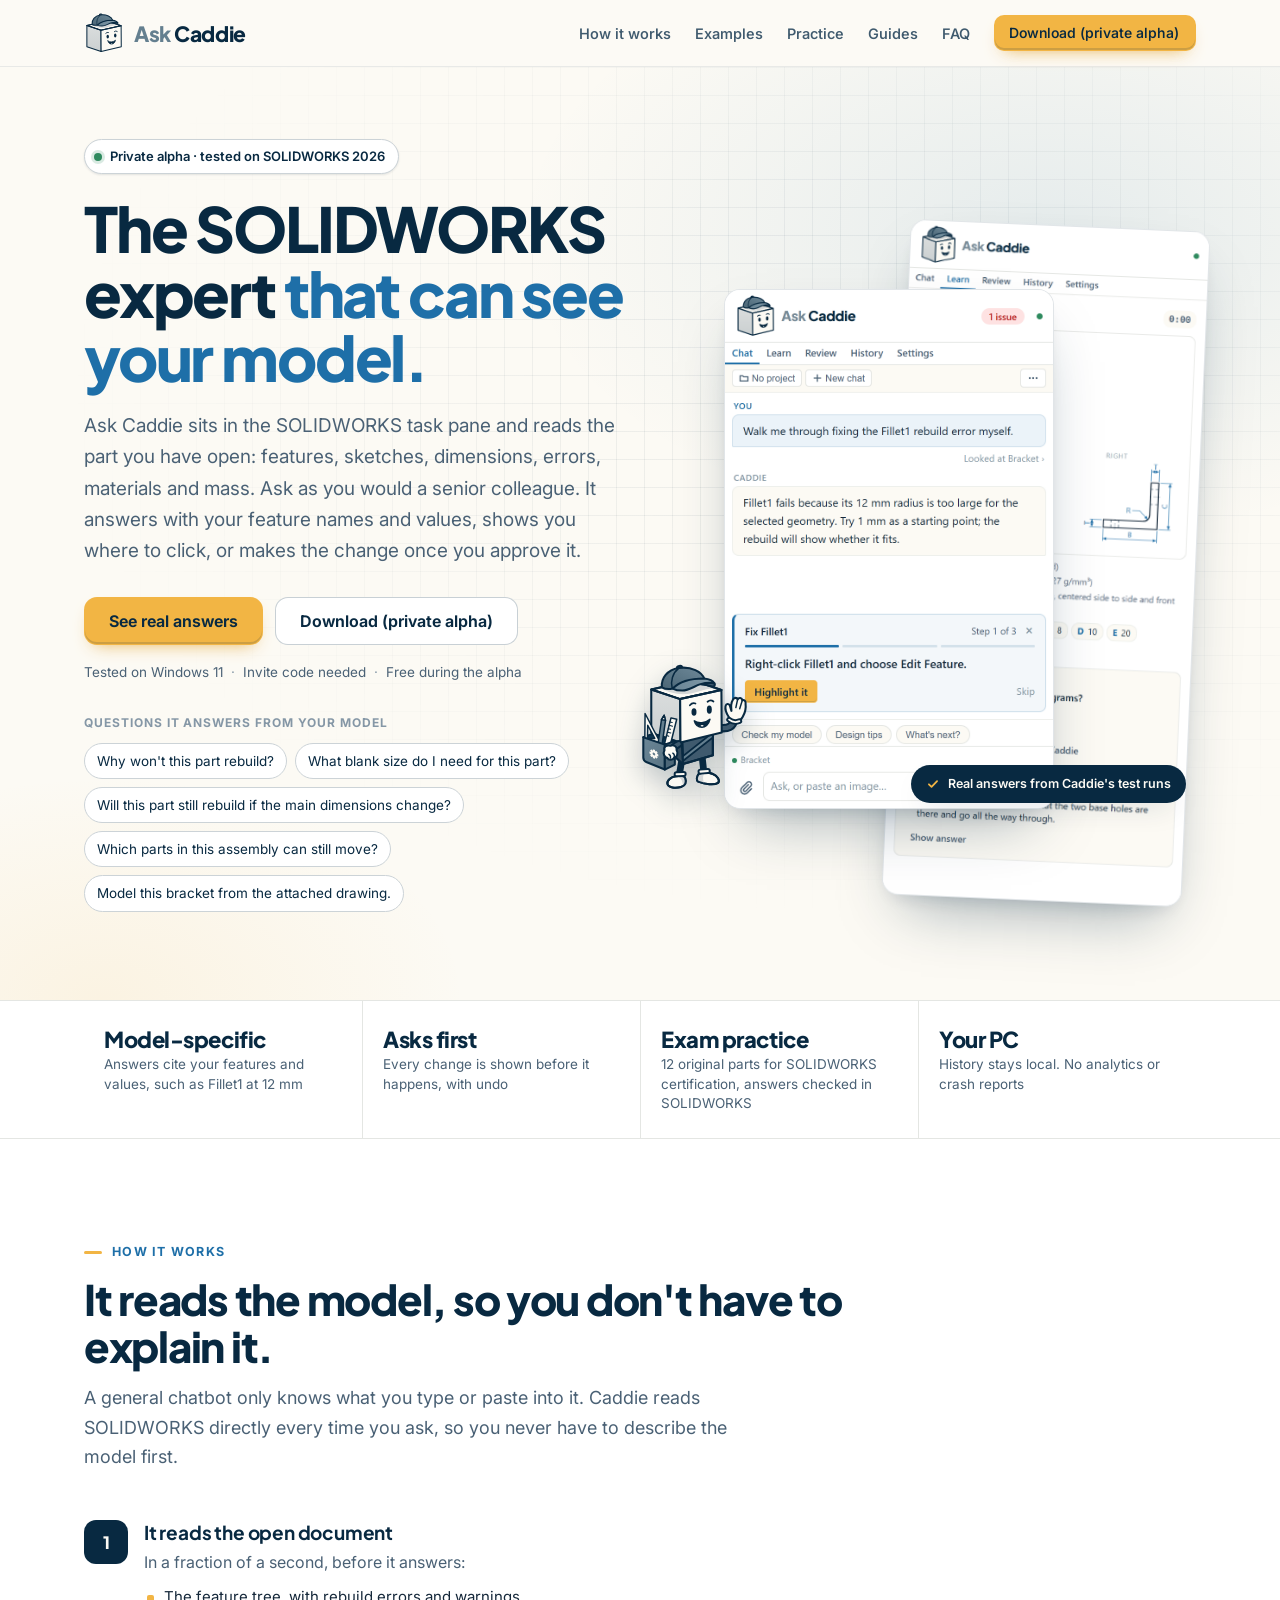
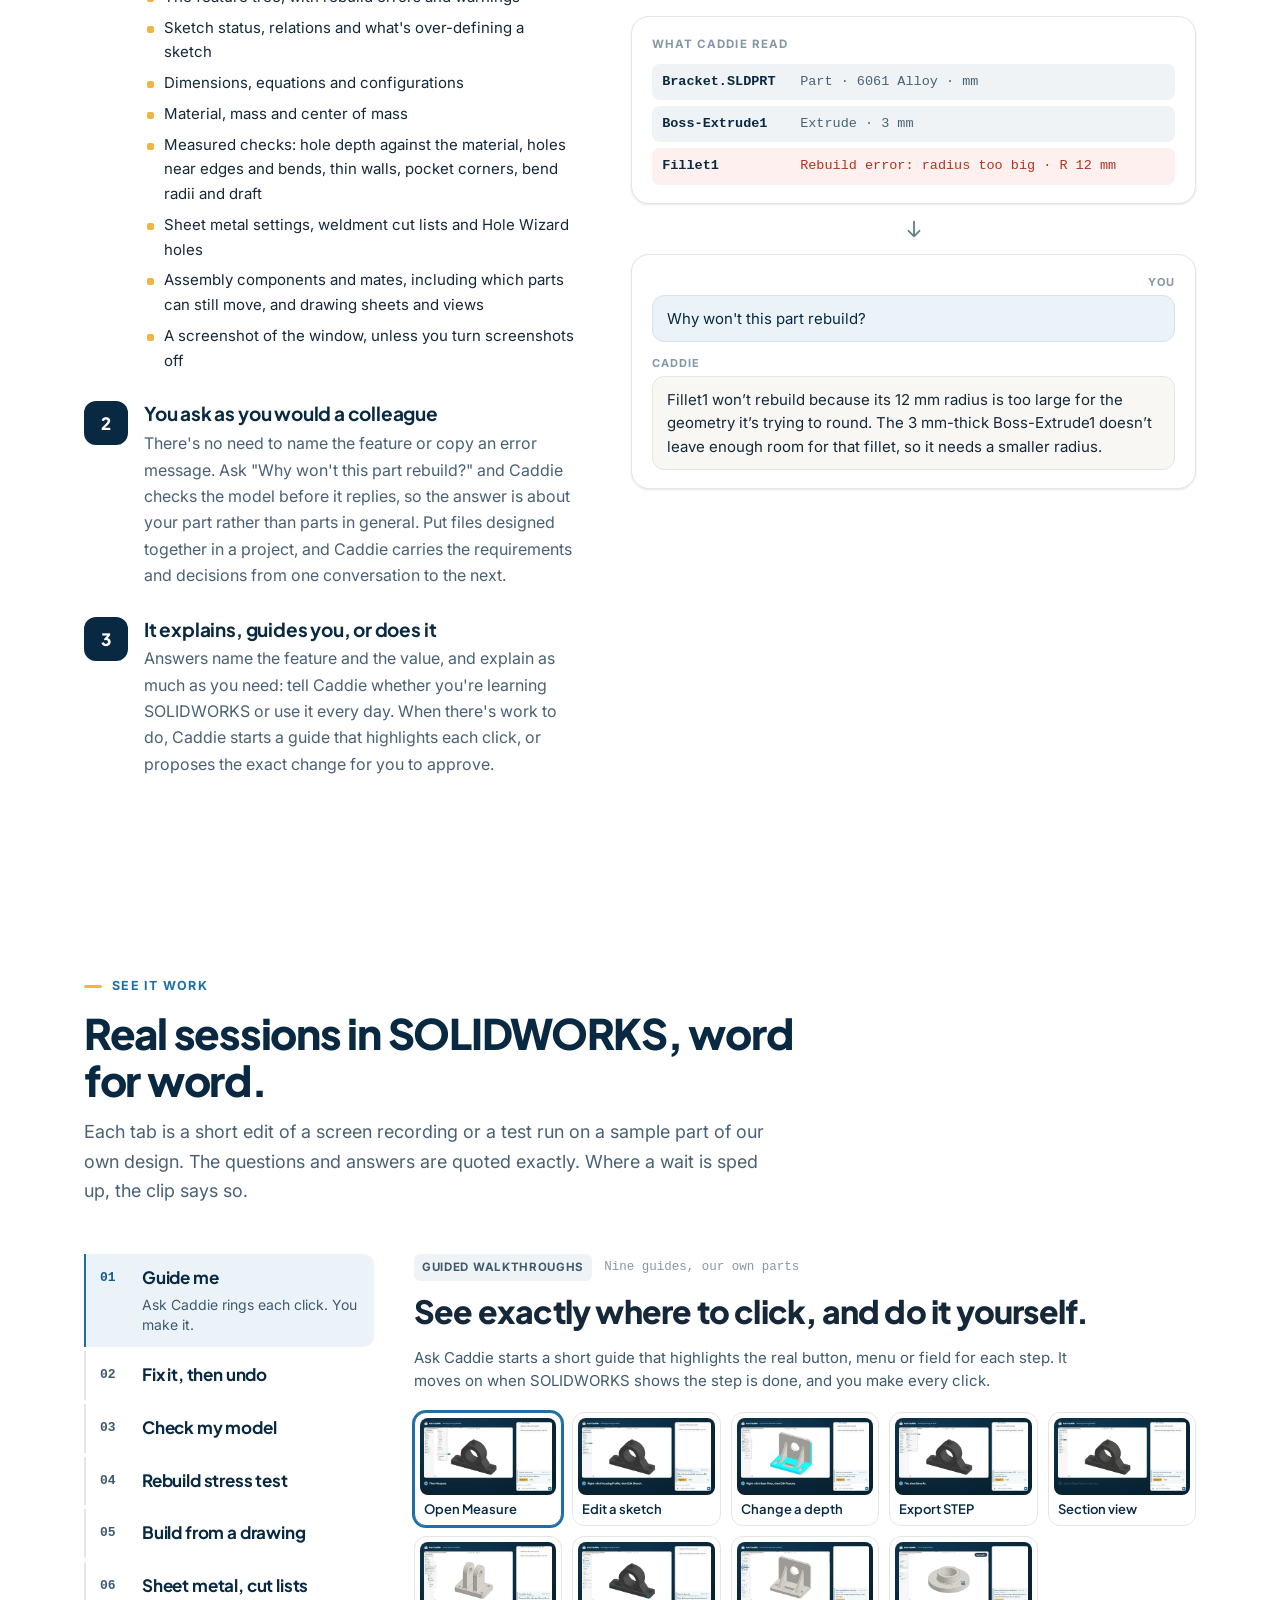
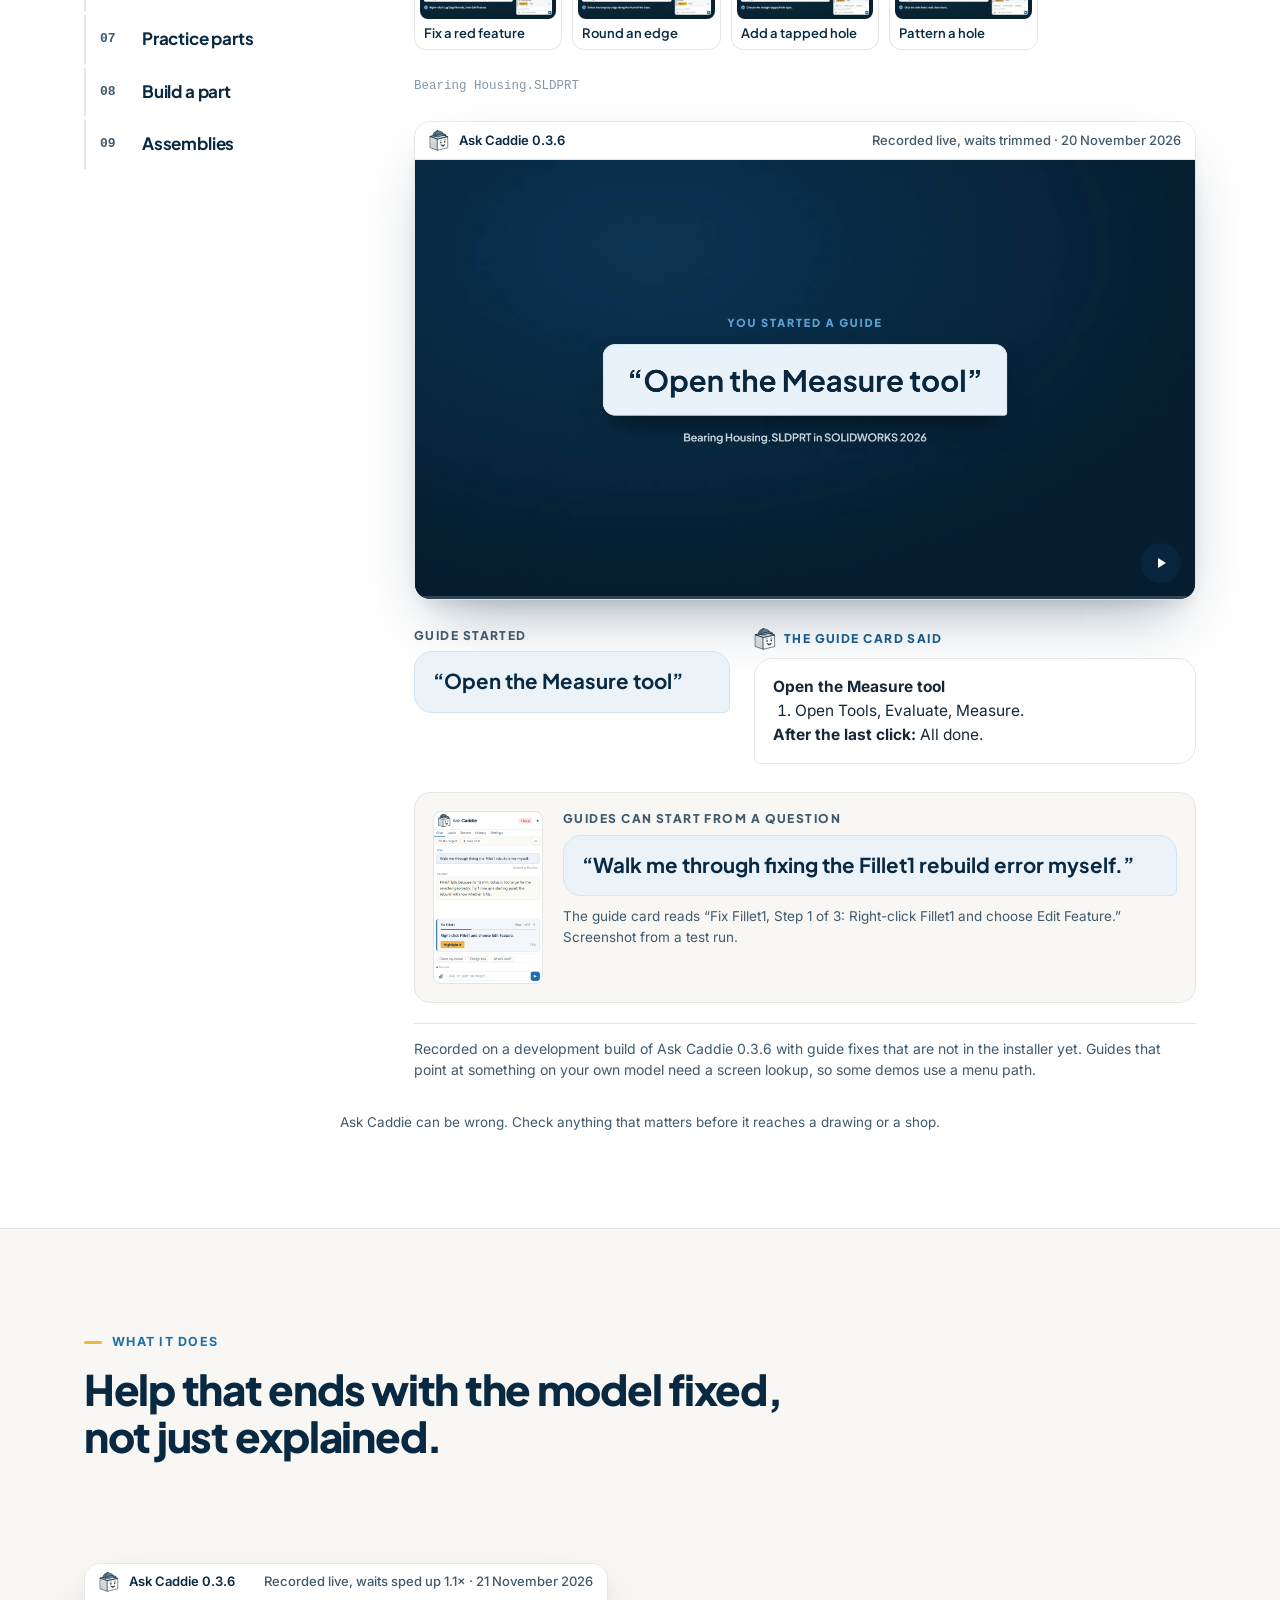
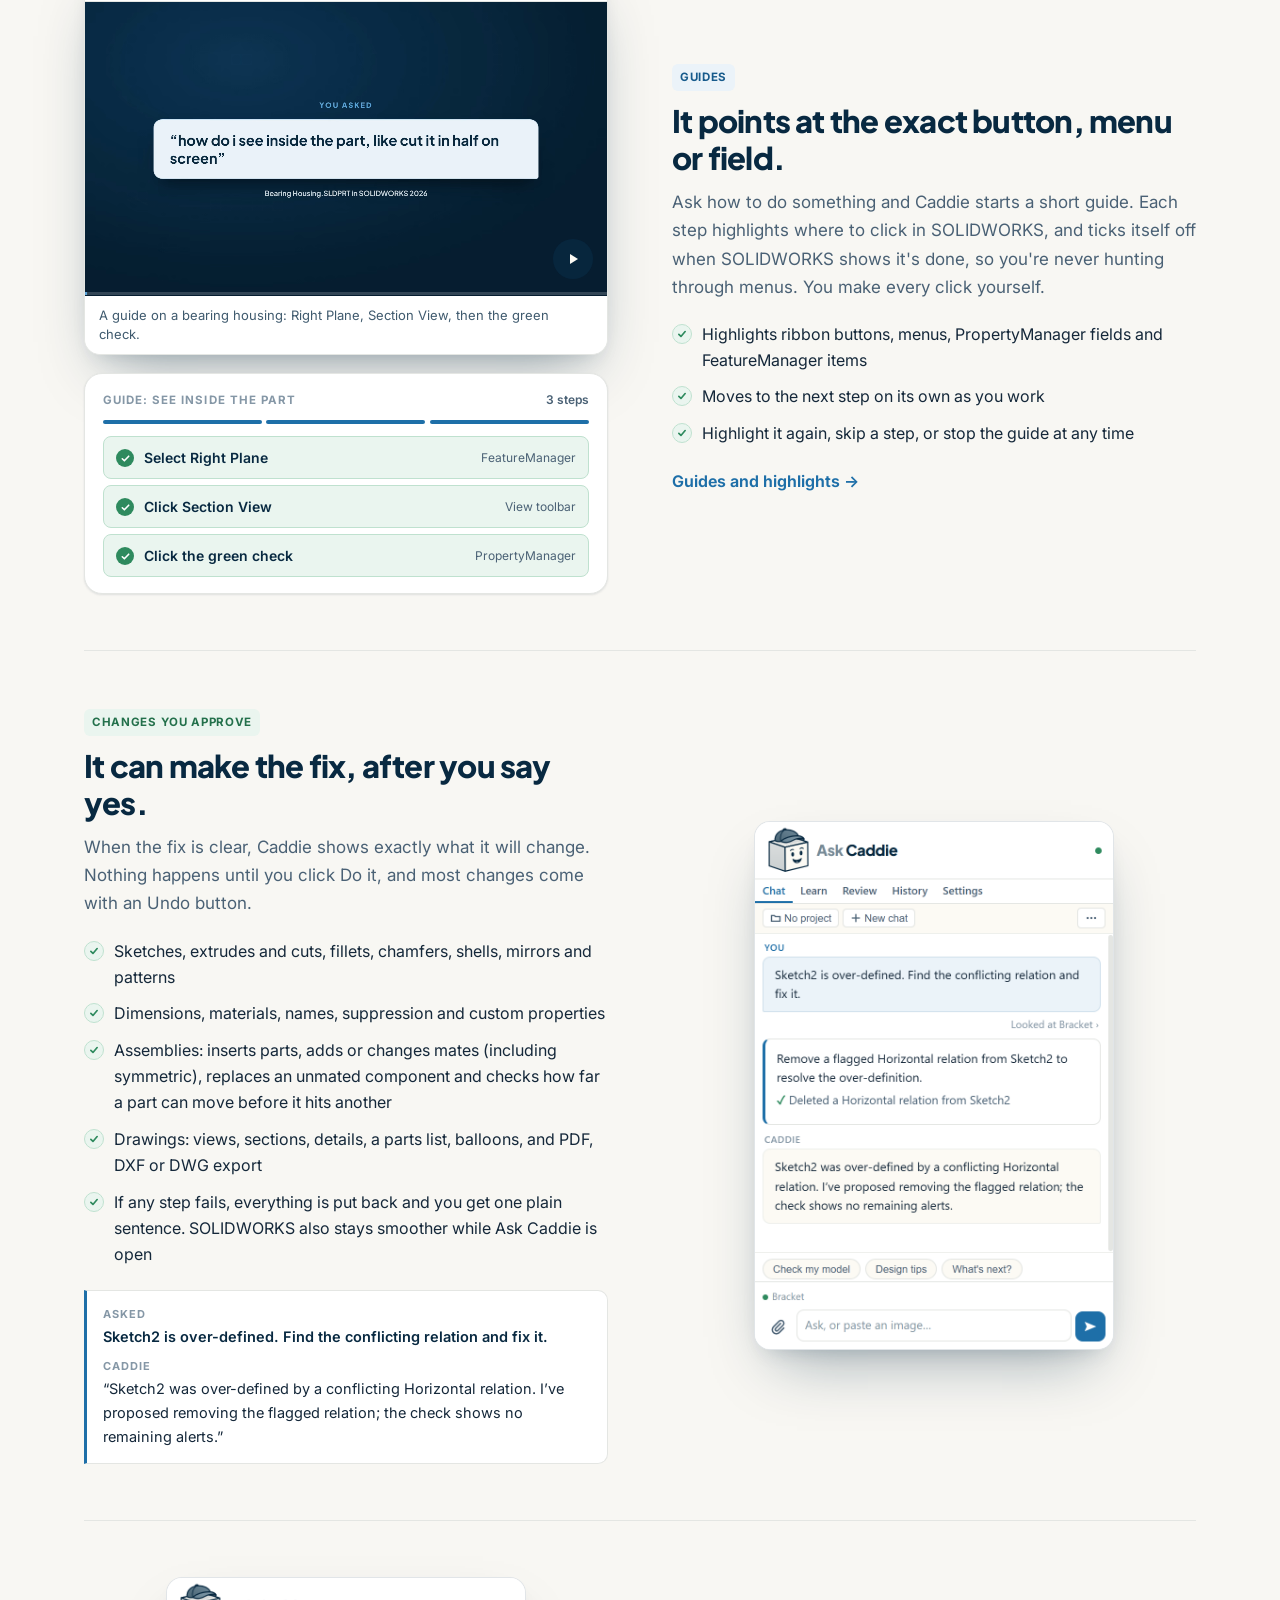
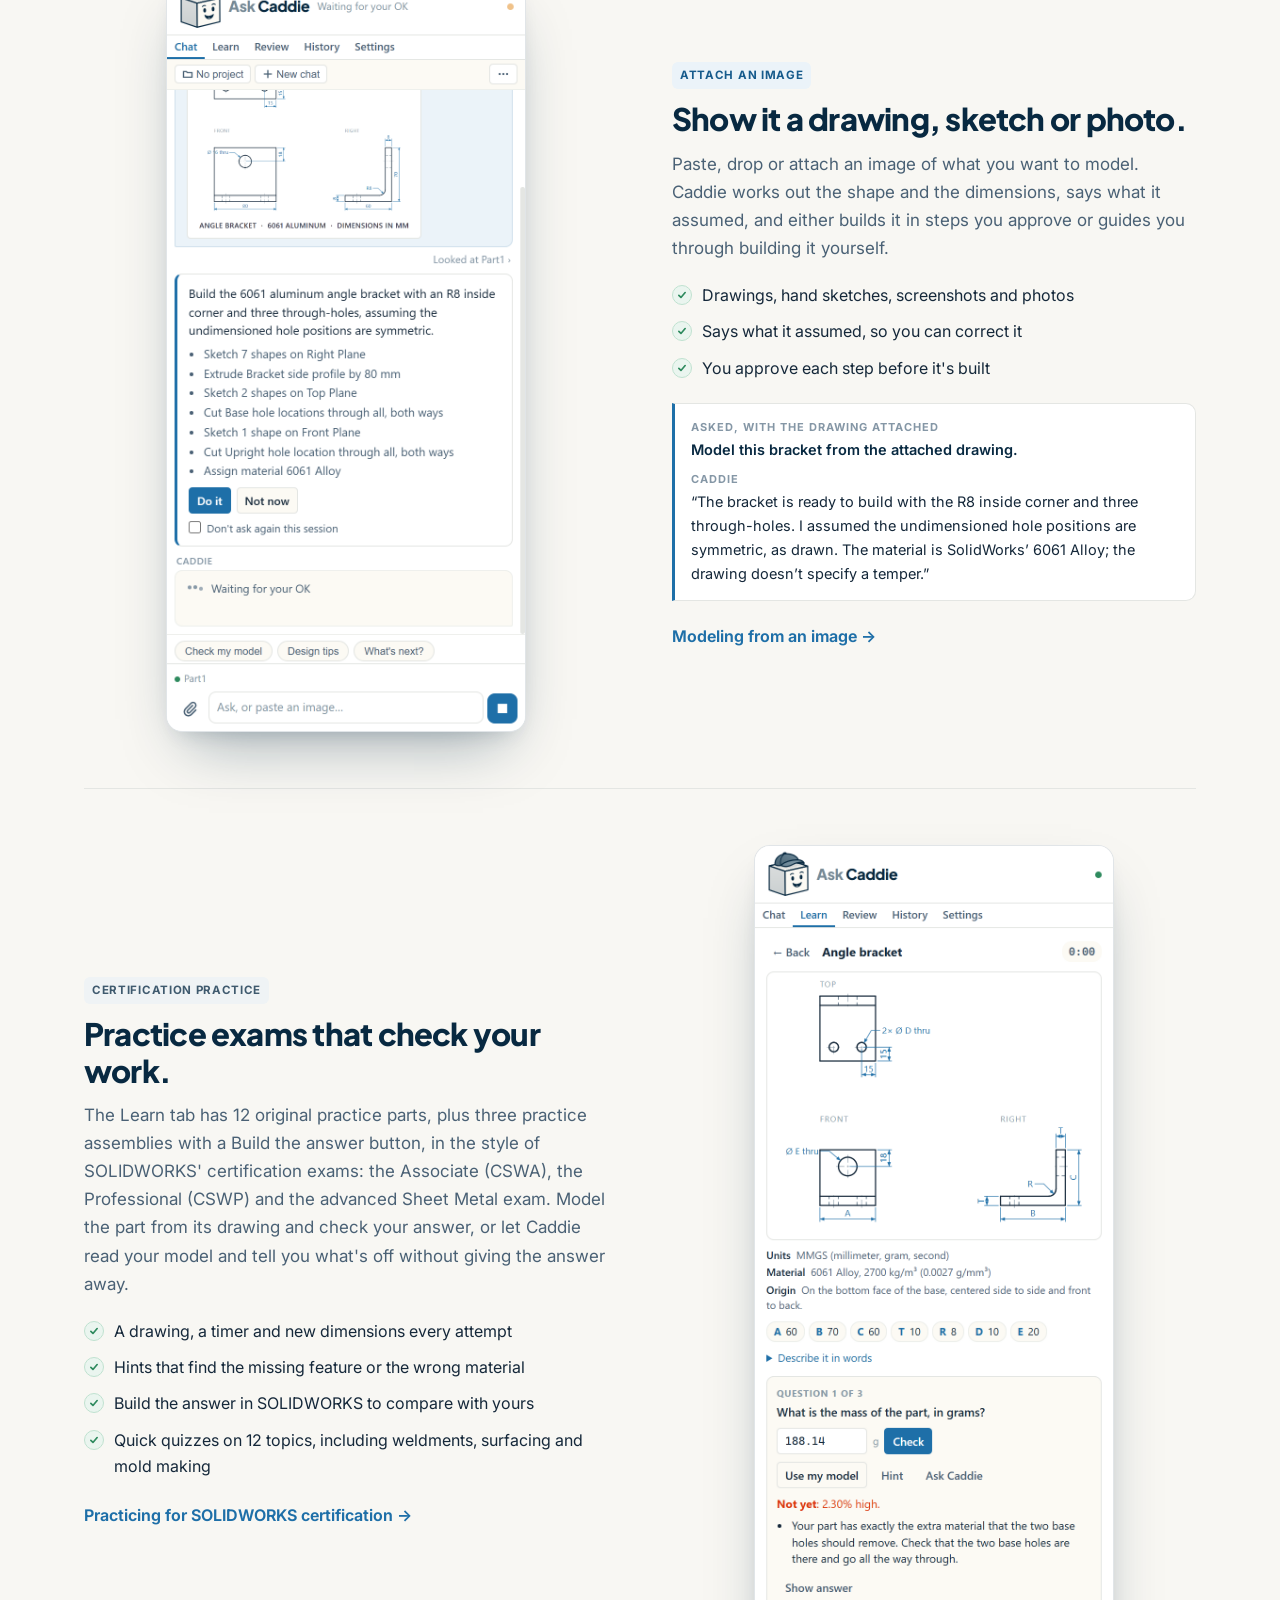
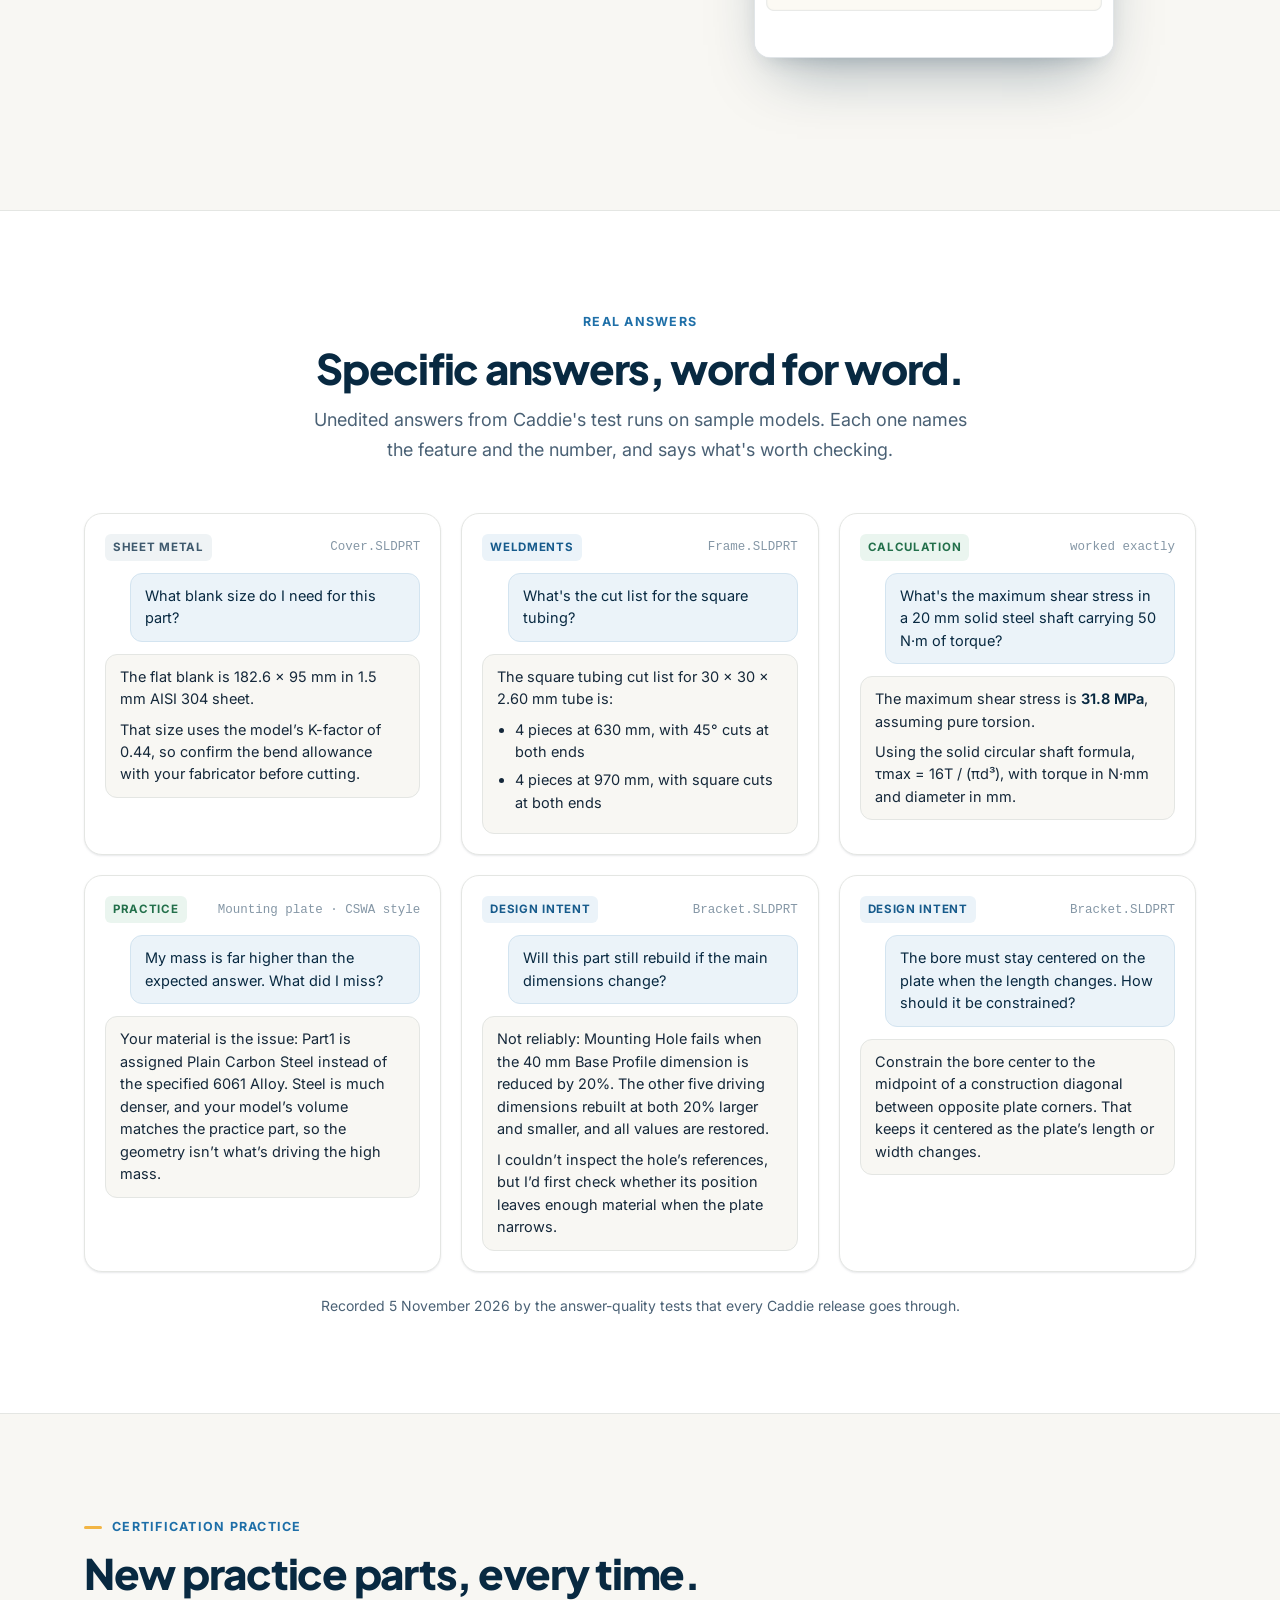
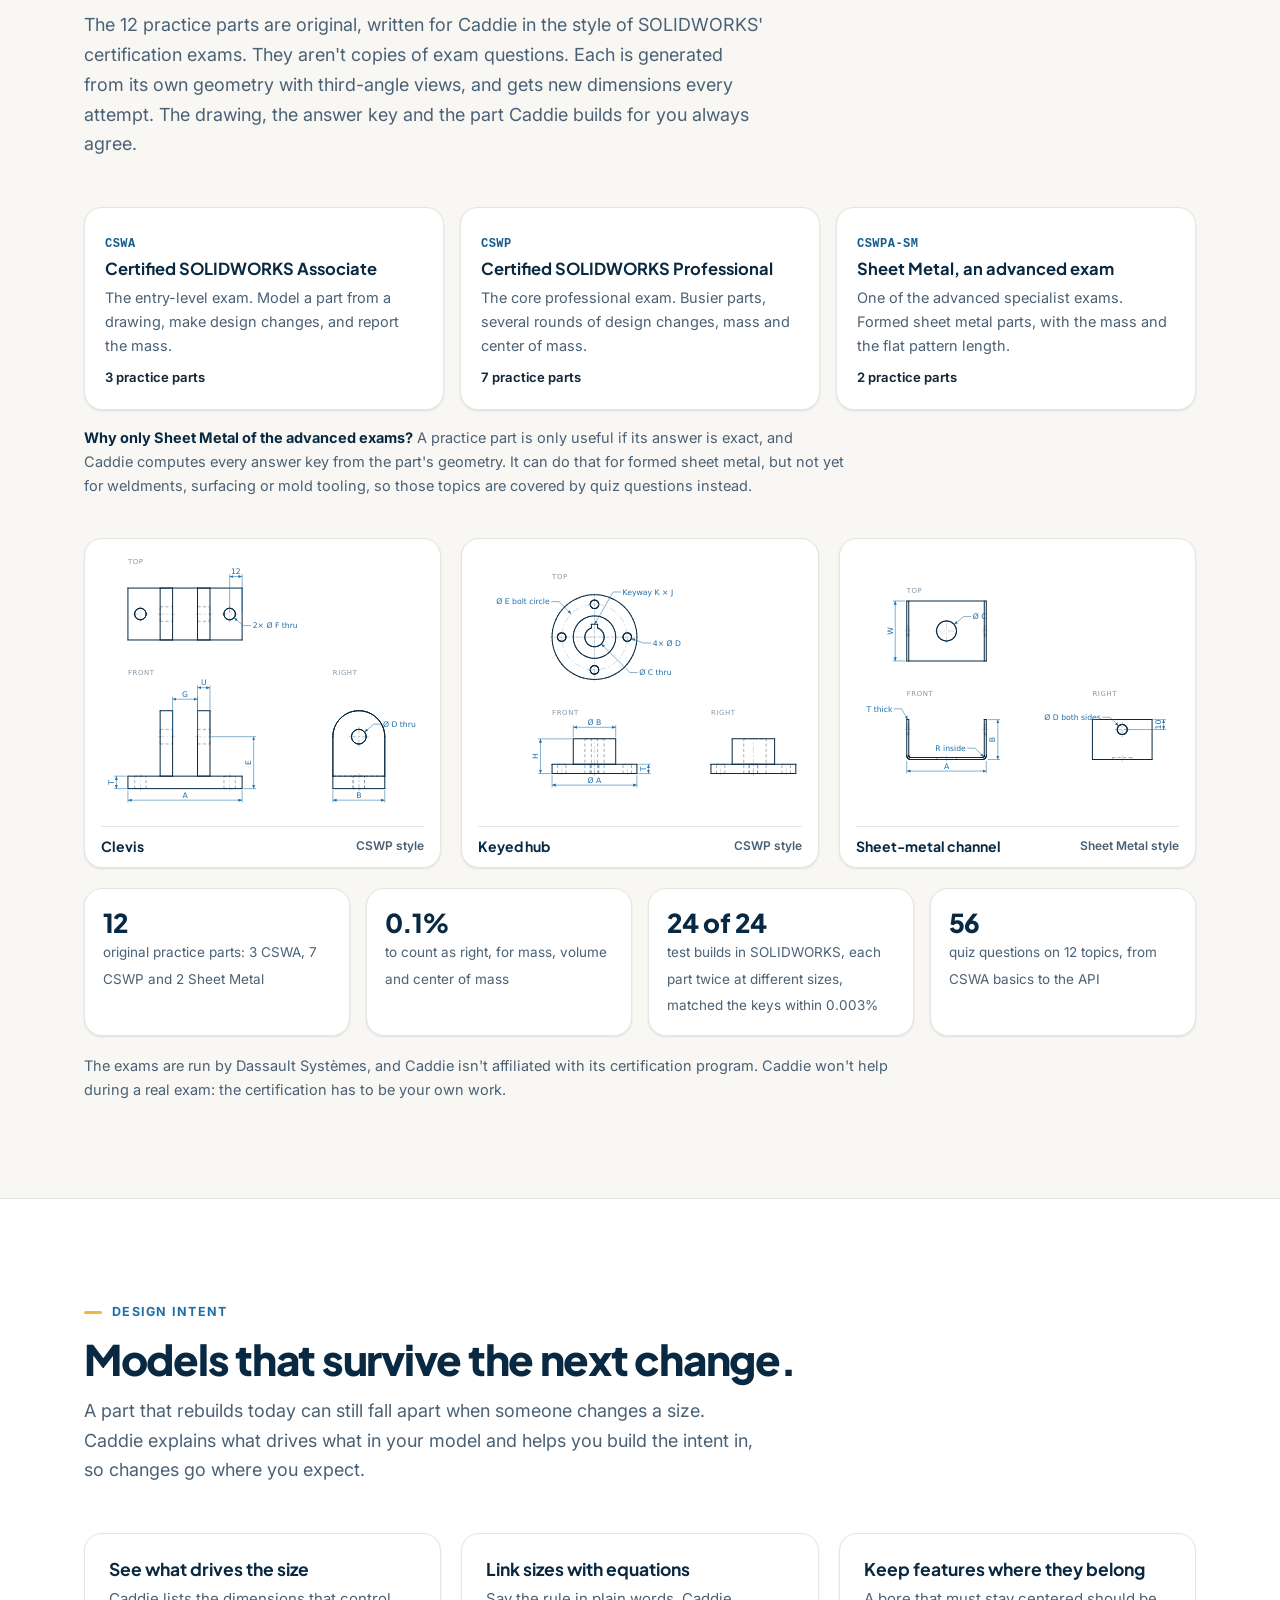
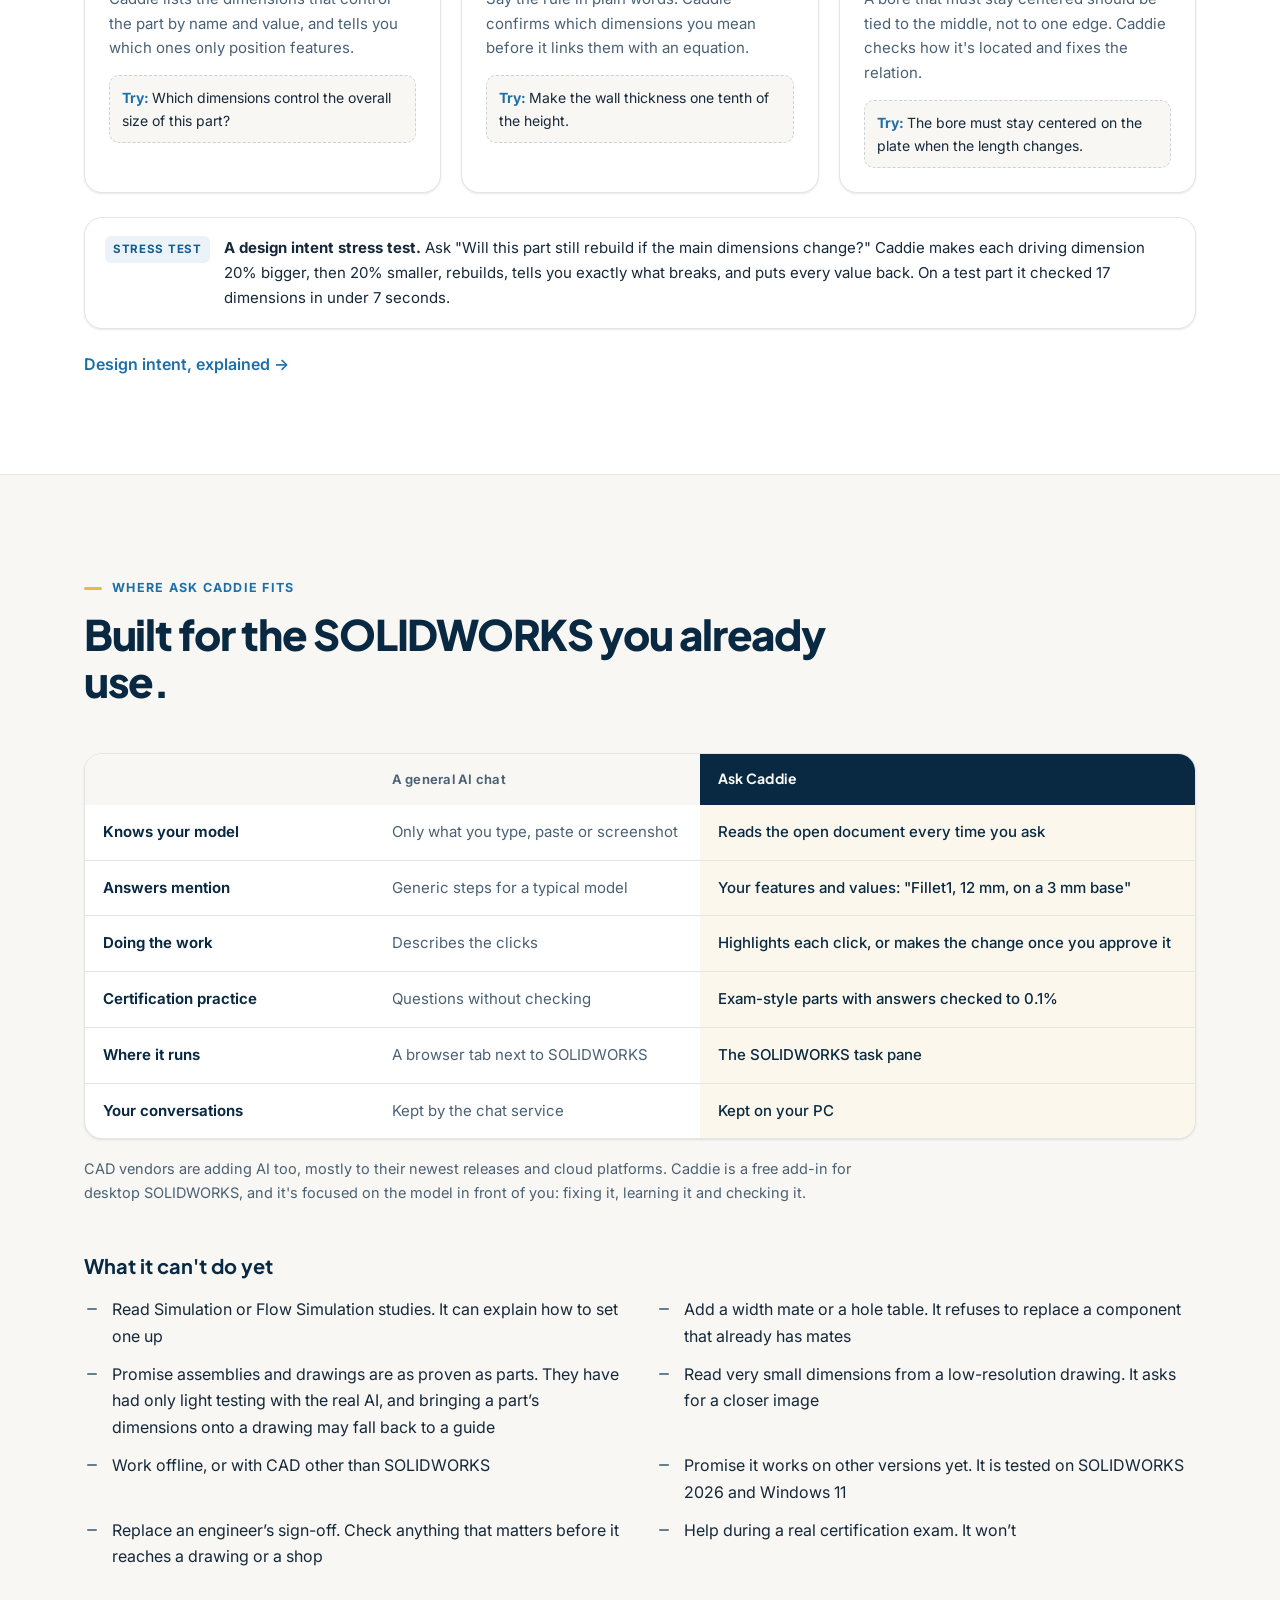
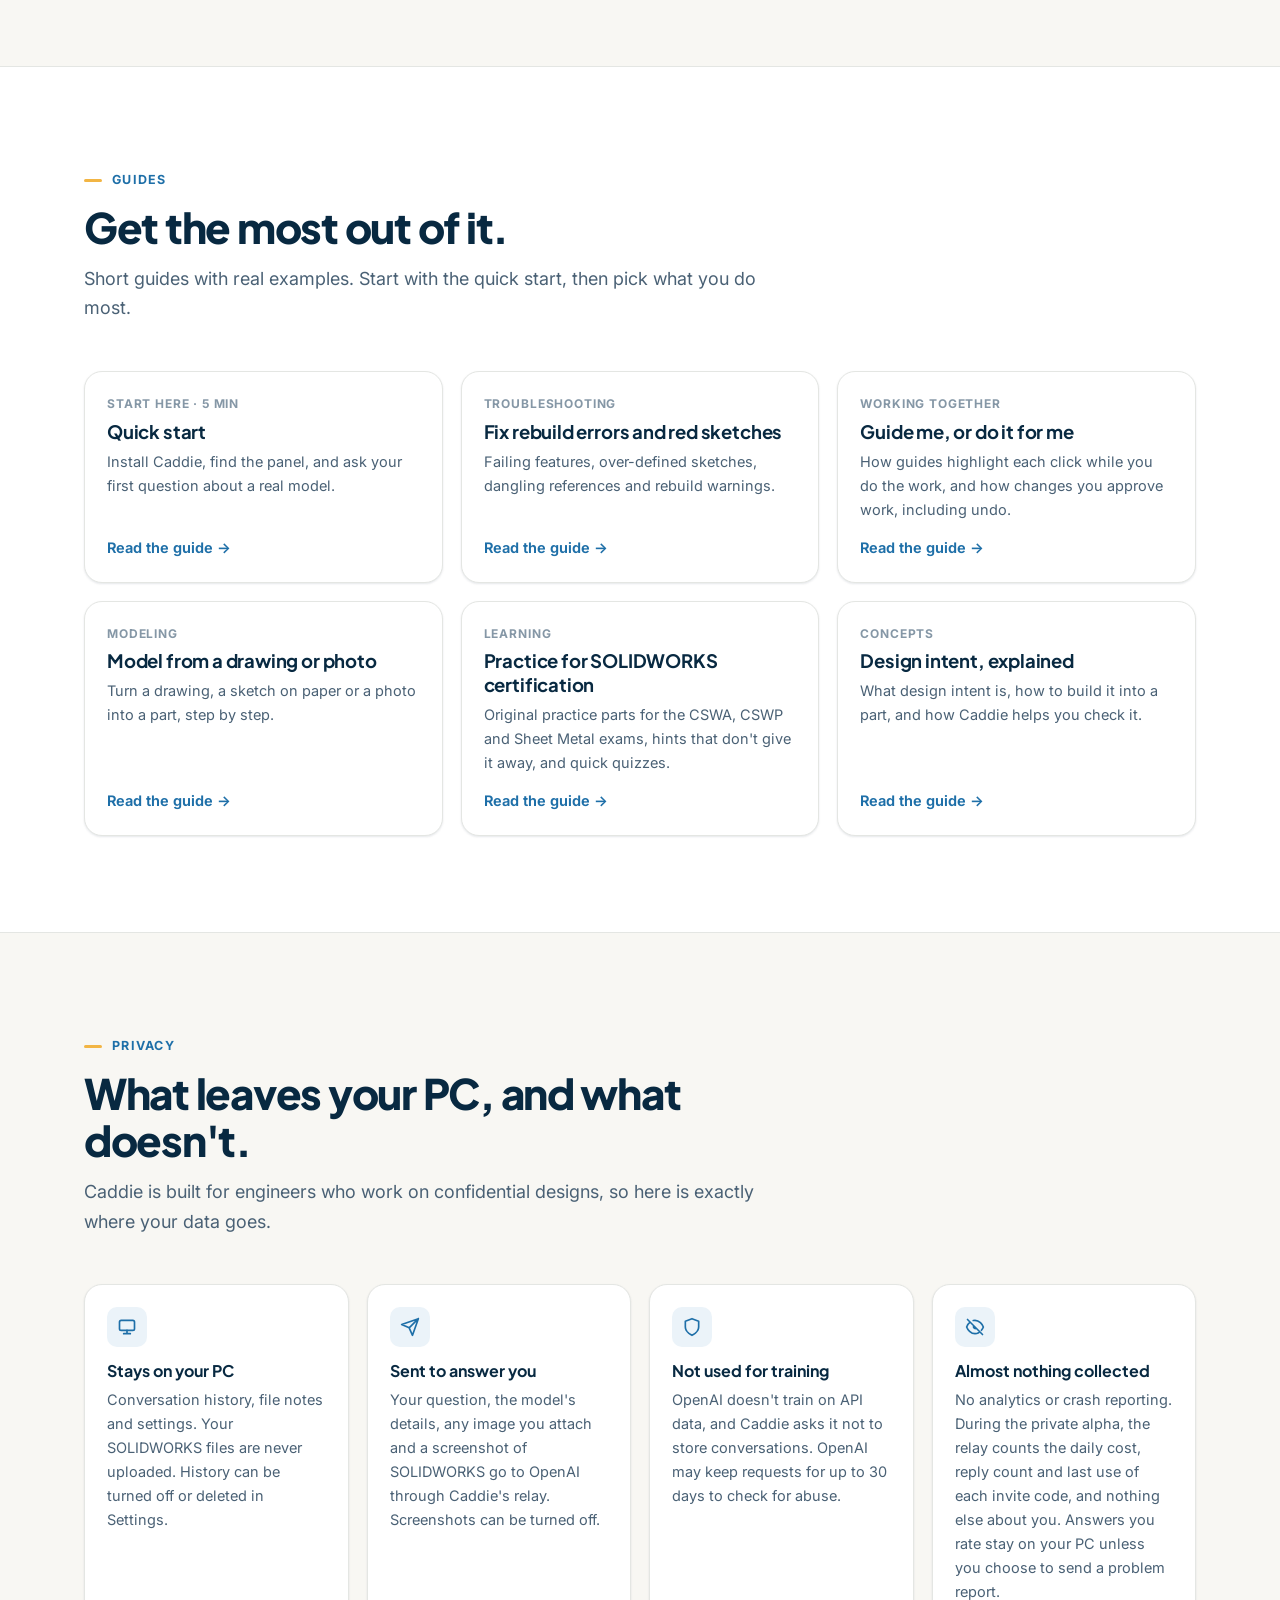
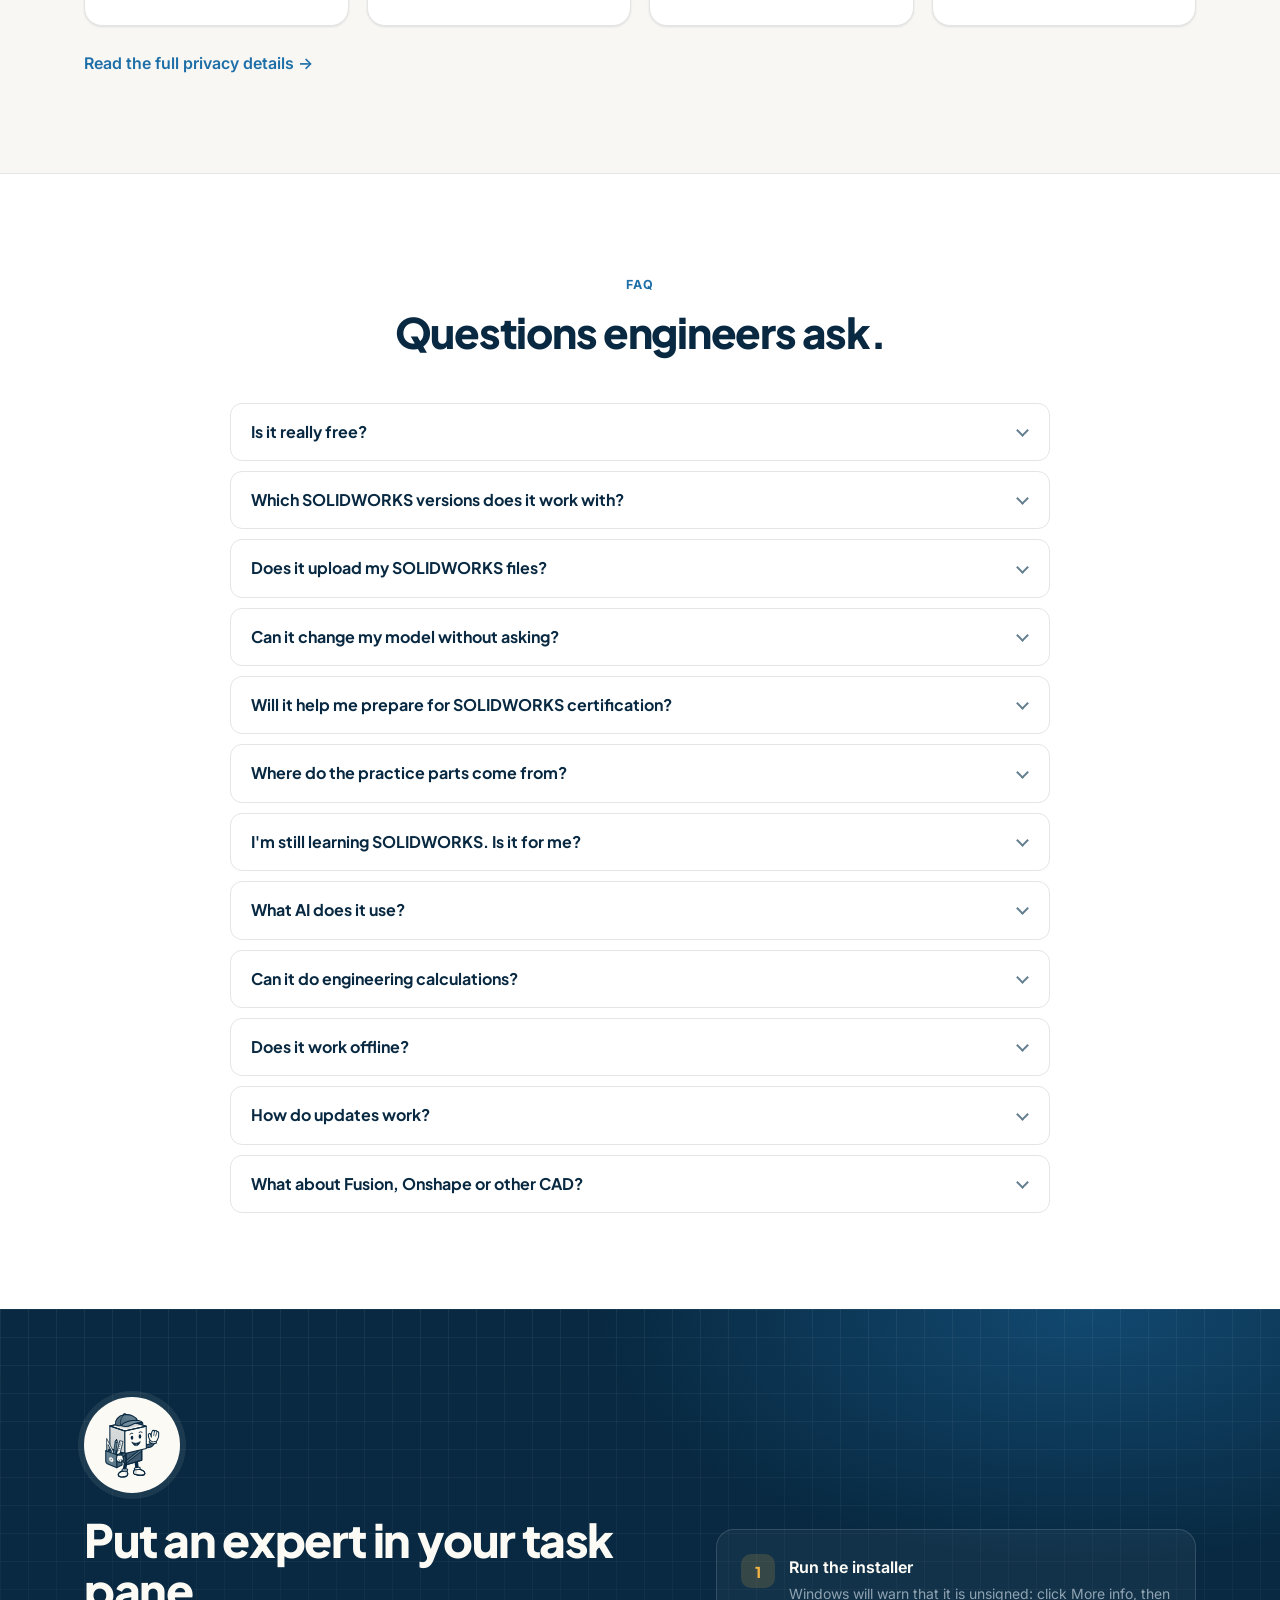
==== commit 74879aa4: "Ask Caddie 0.3.7: assemblies, collision check, drawings, practice assemblies; new installer and site" ====
--- a/index.html
+++ b/index.html
@@ -5,7 +5,7 @@
   <meta charset="UTF-8">
   <meta name="viewport" content="width=device-width, initial-scale=1.0">
   <title>Ask Caddie: the AI expert inside SOLIDWORKS</title>
-  <meta name="description" content="Ask Caddie is a free add-in for SOLIDWORKS that reads the model you have open and answers with your feature names. It shows you where to click, makes fixes you approve, models from drawings and runs checked CSWA and CSWP practice.">
+  <meta name="description" content="Ask Caddie is a free add-in for SOLIDWORKS that reads the model you have open and answers with your feature names. It shows you where to click, makes fixes you approve, builds assemblies and drawings, models from drawings and runs checked CSWA and CSWP practice.">
   <link rel="canonical" href="https://askcaddie.app/">
   <meta property="og:type" content="website">
   <meta property="og:url" content="https://askcaddie.app/">
@@ -22,7 +22,7 @@
   <link rel="preconnect" href="https://fonts.googleapis.com">
   <link rel="preconnect" href="https://fonts.gstatic.com" crossorigin>
   <link href="https://fonts.googleapis.com/css2?family=Inter:wght@400;500;600;700&family=Plus+Jakarta+Sans:wght@600;700;800&display=swap" rel="stylesheet">
-  <link rel="stylesheet" href="css/site.css?v=28">
+  <link rel="stylesheet" href="css/site.css?v=36">
 </head>
 <body>
 
@@ -170,13 +170,15 @@
       <button class="x-tab" role="tab" type="button" id="x-t-drawing" aria-selected="false" aria-controls="x-p-drawing" tabindex="-1"><span class="x-num">05</span><span class="x-name">Build from a drawing</span><span class="x-desc">Attach an image. Approve each step.</span></button>
       <button class="x-tab" role="tab" type="button" id="x-t-shop" aria-selected="false" aria-controls="x-p-shop" tabindex="-1"><span class="x-num">06</span><span class="x-name">Sheet metal, cut lists</span><span class="x-desc">Shop numbers from the model itself.</span></button>
       <button class="x-tab" role="tab" type="button" id="x-t-practice" aria-selected="false" aria-controls="x-p-practice" tabindex="-1"><span class="x-num">07</span><span class="x-name">Practice parts</span><span class="x-desc">CSWA, CSWP and Sheet Metal practice.</span></button>
+      <button class="x-tab" role="tab" type="button" id="x-t-build" aria-selected="false" aria-controls="x-p-build" tabindex="-1"><span class="x-num">08</span><span class="x-name">Build a part</span><span class="x-desc">From a typed request to a parametric part.</span></button>
+      <button class="x-tab" role="tab" type="button" id="x-t-assemblies" aria-selected="false" aria-controls="x-p-assemblies" tabindex="-1"><span class="x-num">09</span><span class="x-name">Assemblies</span><span class="x-desc">Mates, a collision check and a fully defined assembly.</span></button>
       </div>
       <div class="x-stage">
     <div class="x-panel" role="tabpanel" id="x-p-guide" aria-labelledby="x-t-guide" tabindex="0">
-      <div class="x-top"><span class="tag steel">Guided walkthroughs</span><span class="ex-model">Six guides, our own parts</span></div>
+      <div class="x-top"><span class="tag steel">Guided walkthroughs</span><span class="ex-model">Nine guides, our own parts</span></div>
       <h3 class="x-h">See exactly where to click, and do it yourself.</h3>
       <p class="x-how g-how">Ask Caddie starts a short guide that highlights the real button, menu or field for each step. It moves on when SOLIDWORKS shows the step is done, and you make every click.</p>
-      <div class="g-chips" role="group" aria-label="Choose a guide"><button class="g-chip" type="button" data-g="measure" aria-pressed="true"><img src="video/guide-measure-poster.jpg" width="160" height="90" loading="lazy" alt=""><span>Open Measure</span></button><button class="g-chip" type="button" data-g="sketch" aria-pressed="false"><img src="video/guide-edit-sketch-poster.jpg" width="160" height="90" loading="lazy" alt=""><span>Edit a sketch</span></button><button class="g-chip" type="button" data-g="feature" aria-pressed="false"><img src="video/guide-edit-feature-poster.jpg" width="160" height="90" loading="lazy" alt=""><span>Change a depth</span></button><button class="g-chip" type="button" data-g="step" aria-pressed="false"><img src="video/guide-step-export-poster.jpg" width="160" height="90" loading="lazy" alt=""><span>Export STEP</span></button><button class="g-chip" type="button" data-g="section" aria-pressed="false"><img src="video/guide-section-view-poster.jpg" width="160" height="90" loading="lazy" alt=""><span>Section view</span></button><button class="g-chip" type="button" data-g="fix" aria-pressed="false"><img src="video/guide-fix-error-poster.jpg" width="160" height="90" loading="lazy" alt=""><span>Fix a red feature</span></button></div>
+      <div class="g-chips" role="group" aria-label="Choose a guide"><button class="g-chip" type="button" data-g="measure" aria-pressed="true"><img src="video/guide-measure-poster.jpg" width="160" height="90" loading="lazy" alt=""><span>Open Measure</span></button><button class="g-chip" type="button" data-g="sketch" aria-pressed="false"><img src="video/guide-edit-sketch-poster.jpg" width="160" height="90" loading="lazy" alt=""><span>Edit a sketch</span></button><button class="g-chip" type="button" data-g="feature" aria-pressed="false"><img src="video/guide-edit-feature-poster.jpg" width="160" height="90" loading="lazy" alt=""><span>Change a depth</span></button><button class="g-chip" type="button" data-g="step" aria-pressed="false"><img src="video/guide-step-export-poster.jpg" width="160" height="90" loading="lazy" alt=""><span>Export STEP</span></button><button class="g-chip" type="button" data-g="section" aria-pressed="false"><img src="video/guide-section-view-poster.jpg" width="160" height="90" loading="lazy" alt=""><span>Section view</span></button><button class="g-chip" type="button" data-g="fix" aria-pressed="false"><img src="video/guide-fix-error-poster.jpg" width="160" height="90" loading="lazy" alt=""><span>Fix a red feature</span></button><button class="g-chip" type="button" data-g="fillet" aria-pressed="false"><img src="video/guide-fillet-edge-poster.jpg" width="160" height="90" loading="lazy" alt=""><span>Round an edge</span></button><button class="g-chip" type="button" data-g="hole" aria-pressed="false"><img src="video/guide-hole-wizard-poster.jpg" width="160" height="90" loading="lazy" alt=""><span>Add a tapped hole</span></button><button class="g-chip" type="button" data-g="circular" aria-pressed="false"><img src="video/guide-bolt-circle-poster.jpg" width="160" height="90" loading="lazy" alt=""><span>Pattern a hole</span></button></div>
       <div class="g-item" id="g-measure">
         <p class="g-model"><span class="ex-model">Bearing Housing.SLDPRT</span></p>
         <figure class="frame">
@@ -241,6 +243,39 @@
         <div class="x-chat">
           <div class="x-q"><span class="chat-label">Typed in Ask Caddie</span><div class="bubble bubble-user">&ldquo;something is red in the tree, how do i fix it myself&rdquo;</div></div>
           <div class="x-a"><span class="chat-label chat-label-ai"><img src="img/caddie-head.svg" width="22" height="22" alt="">The guide card said</span><div class="bubble bubble-ai"><p><b>Fix Lug Edge Rounds</b></p><ol class="g-steps"><li>Right-click Lug Edge Rounds and choose Edit Feature.</li><li>Change the fillet radius from 10 mm to 3 mm as a starting value.</li><li>Accept the fillet with the green checkmark.</li></ol></div><p class="case-note">Ask Caddie wrote this guide for that question on 20 November. The clip replays it and starts at the guide. The guide has a fourth step, which ticks off by itself when the part rebuilds clean. The red error clears.</p></div>
+        </div>
+      </div>
+      <div class="g-item" id="g-fillet" hidden>
+        <p class="g-model"><span class="ex-model">Bearing Housing.SLDPRT</span></p>
+        <figure class="frame">
+          <div class="frame-bar"><img src="img/caddie-head.svg" width="20" height="20" alt=""><span class="frame-ver">Ask Caddie 0.3.6</span><span class="frame-note">Recorded live, waits sped up 2× &middot; 22 November 2026</span></div>
+          <div class="frame-media"><video loop muted playsinline preload="none" poster="video/guide-fillet-edge-poster.jpg" aria-label="Recording: a three-step guide clicks Fillet on the Features tab, a line is drawn along the base's front top edge, and the radius is set to 2 mm before OK. The steps tick off by themselves."><source src="video/guide-fillet-edge.mp4" type="video/mp4"><source src="video/guide-fillet-edge.webm" type="video/webm"></video><span class="frame-progress" aria-hidden="true"><i></i></span><button class="frame-play" type="button" aria-label="Pause or play the recording"></button></div>
+        </figure>
+        <div class="x-chat">
+          <div class="x-q"><span class="chat-label">Guide started</span><div class="bubble bubble-user">&ldquo;Round the base edge&rdquo;</div></div>
+          <div class="x-a"><span class="chat-label chat-label-ai"><img src="img/caddie-head.svg" width="22" height="22" alt="">The guide card said</span><div class="bubble bubble-ai"><p><b>Round the base edge</b></p><ol class="g-steps"><li>On the Features tab, click Fillet.</li><li>Select the long top edge along the front of the base.</li><li>Set the radius to 2 mm and click OK.</li></ol></div><p class="case-note">Ask Caddie found the edge with one screen lookup and drew it as a line along the edge. The fillet was made in a test copy that was closed without saving.</p></div>
+        </div>
+      </div>
+      <div class="g-item" id="g-hole" hidden>
+        <p class="g-model"><span class="ex-model">Motor Mount Bracket.SLDPRT</span></p>
+        <figure class="frame">
+          <div class="frame-bar"><img src="img/caddie-head.svg" width="20" height="20" alt=""><span class="frame-ver">Ask Caddie 0.3.6</span><span class="frame-note">Recorded live, waits sped up 2.2× &middot; 22 November 2026</span></div>
+          <div class="frame-media"><video loop muted playsinline preload="none" poster="video/guide-hole-wizard-poster.jpg" aria-label="Recording: an eight-step guide opens Hole Wizard, picks the tapped type, ISO and M6, then the Positions tab, the top face and a hole center, and accepts with the green check. The hole appears."><source src="video/guide-hole-wizard.mp4" type="video/mp4"><source src="video/guide-hole-wizard.webm" type="video/webm"></video><span class="frame-progress" aria-hidden="true"><i></i></span><button class="frame-play" type="button" aria-label="Pause or play the recording"></button></div>
+        </figure>
+        <div class="x-chat">
+          <div class="x-q"><span class="chat-label">Typed in Ask Caddie</span><div class="bubble bubble-user">&ldquo;How do I add a tapped M6 hole to the top of the base plate? I&rsquo;d like to do it myself.&rdquo;</div></div>
+          <div class="x-a"><span class="chat-label chat-label-ai"><img src="img/caddie-head.svg" width="22" height="22" alt="">The guide card said</span><div class="bubble bubble-ai"><p><b>Add a tapped M6 hole to the base plate</b></p><ol class="g-steps"><li>Click Hole Wizard on the Features tab.</li><li>Choose the straight tapped hole type under Hole Type.</li><li>Set Standard to ISO.</li><li>Set Size to M6.</li><li>Click the Positions tab.</li><li>Click the top face of Base Plate to start the placement sketch.</li><li>Click a clear spot on that top face to place one hole center, away from the pocket, slots, gussets and plate edges.</li><li>Click the green check to create the hole.</li></ol></div><p class="case-note">Ask Caddie wrote this guide for that question. Afterward it checked the model and replied that the hole is an ISO M6 tapped through-hole and the part rebuilt without errors.</p></div>
+        </div>
+      </div>
+      <div class="g-item" id="g-circular" hidden>
+        <p class="g-model"><span class="ex-model">Cover Flange.SLDPRT</span></p>
+        <figure class="frame">
+          <div class="frame-bar"><img src="img/caddie-head.svg" width="20" height="20" alt=""><span class="frame-ver">Ask Caddie 0.3.6</span><span class="frame-note">Recorded live, waits sped up 2.5× to 10× &middot; 22 November 2026</span></div>
+          <div class="frame-media"><video loop muted playsinline preload="none" poster="video/guide-bolt-circle-poster.jpg" aria-label="Recording: a six-step guide opens Circular Pattern, picks the bolt hole, then the pattern axis and the bore's inside wall, sets six instances and accepts with the green check. The guide ends with All done."><source src="video/guide-bolt-circle.mp4" type="video/mp4"><source src="video/guide-bolt-circle.webm" type="video/webm"></video><span class="frame-progress" aria-hidden="true"><i></i></span><button class="frame-play" type="button" aria-label="Pause or play the recording"></button></div>
+        </figure>
+        <div class="x-chat">
+          <div class="x-q"><span class="chat-label">Typed in Ask Caddie</span><div class="bubble bubble-user">&ldquo;How do I turn this bolt hole into six evenly spaced holes around the bore? I&rsquo;d like to do it myself.&rdquo;</div></div>
+          <div class="x-a"><span class="chat-label chat-label-ai"><img src="img/caddie-head.svg" width="22" height="22" alt="">The guide card said</span><div class="bubble bubble-ai"><p><b>Pattern the bolt hole around the bore</b></p><ol class="g-steps"><li>On the Features tab, open the Linear Pattern dropdown and choose Circular Pattern.</li><li>Click the cylindrical wall of Flange Bolt Hole to select the hole feature for the pattern.</li><li>Click the pattern axis selection box under Direction 1.</li><li>Click the cylindrical inside wall of the center bore to use its axis for the pattern.</li><li>Set Number of Instances to 6. Leave the full-circle angle at 360&deg; and Equal spacing enabled.</li><li>Click the green check to create the circular pattern.</li></ol></div><p class="case-note">Ask Caddie wrote this guide for that question. Two steps, picking the hole and the green check, needed a click on Done in this take; the green check has been fixed since. Afterward Ask Caddie replied that CirPattern1 was created without errors and that the sixth hole is hidden behind the hub in this view.</p></div>
         </div>
       </div>
       <div class="x-guide"><img src="img/panel-guide.png" width="760" height="1200" loading="lazy" alt="The Chat tab after the question below: Caddie explains the rebuild error and opens a step-by-step guide."><div><span class="chat-label">Guides can start from a question</span><div class="bubble bubble-user">&ldquo;Walk me through fixing the Fillet1 rebuild error myself.&rdquo;</div><p class="x-small">The guide card reads &ldquo;Fix Fillet1, Step 1 of 3: Right-click Fillet1 and choose Edit Feature.&rdquo; Screenshot from a test run.</p></div></div>
@@ -260,9 +295,9 @@
       <div class="x-top"><span class="tag steel">Check my model</span><span class="ex-model">Bearing Housing.SLDPRT</span></div>
       <h3 class="x-h">See measured problems before the part goes to manufacturing.</h3>
       <figure class="frame">
-          <div class="frame-bar"><img src="img/caddie-head.svg" width="20" height="20" alt=""><span class="frame-ver">Ask Caddie 0.3.6</span><span class="frame-note">Recorded live, waits sped up and marked &middot; 19 November 2026</span></div>
+          <div class="frame-bar"><img src="img/caddie-head.svg" width="20" height="20" alt=""><span class="frame-ver">Ask Caddie 0.3.6</span><span class="frame-note">Recorded live, waits sped up and marked &middot; 22 November 2026</span></div>
           <div class="frame-media"><video loop muted playsinline preload="none" poster="video/case-check-poster.jpg" aria-label="Recording: Ask Caddie checks a bearing housing and lists measured findings, with the key numbers highlighted."><source src="video/case-check.mp4" type="video/mp4"><source src="video/case-check.webm" type="video/webm"></video><span class="frame-progress" aria-hidden="true"><i></i></span><button class="frame-play" type="button" aria-label="Pause or play the recording"></button></div>
-        </figure><div class="x-chat"><div class="x-q"><span class="chat-label">Typed in Ask Caddie</span><div class="bubble bubble-user">&ldquo;Check my model&rdquo;</div><p class="x-how">It measures hole depths, edge distances, spacing, wall thickness, draft and model quality, and gives each finding with its number. It also says what it did not check, such as fits, tolerances and loading.</p></div><div class="x-a"><span class="chat-label chat-label-ai"><img src="img/caddie-head.svg" width="22" height="22" alt="">Ask Caddie replied</span><div class="bubble bubble-ai"><p>The model rebuilds without errors, but three manufacturing details need attention:</p><ul><li>Mounting Hole Left leaves 2.94 mm between the Ø18 mm counterbore and a base face. Consider moving the hole inward or widening the base, subject to the mounting layout.</li><li>Lube Port has only 2 mm of drill depth below its 8 mm thread. A common guideline is at least 2.5 mm; shortening the thread or adding material for a deeper drill would give the tap more room.</li><li>Seventeen faces have no draft along the likely pull direction. If this housing will be cast, confirm the actual parting direction and add draft where the foundry needs it.</li></ul><p>Lube Cap is a separate solid body, 2 mm from the housing. That may be intentional for a removable cap, but its position needs checking.</p><p>I checked hole depths, edge distances, spacing and drilling, wall thickness, draft, and model quality. Bearing fits, tolerances, loading and the foundry’s requirements still need review.</p></div><p class="case-note">Note: this reply says “three” details and then lists four. It is quoted exactly as recorded, and the wording is being fixed. These are the findings reported in this recording, not a complete list of everything that could be wrong with the part.</p></div></div>
+        </figure><div class="x-chat"><div class="x-q"><span class="chat-label">Asked in Ask Caddie</span><div class="bubble bubble-user">&ldquo;Check my model&rdquo;</div><p class="x-how">It measures hole depths, edge distances, spacing, wall thickness, draft and model quality, and gives each finding with its number. It also says what it did not check, such as fits, tolerances and loading.</p></div><div class="x-a"><span class="chat-label chat-label-ai"><img src="img/caddie-head.svg" width="22" height="22" alt="">Ask Caddie replied</span><div class="bubble bubble-ai"><p>The model rebuilds without errors, but Mounting Hole Left and Lube Port need attention before manufacture.</p><ul><li>Mounting Hole Left’s counterbore leaves 2.94 mm to the edge of Base, less than a common fastener guideline. Consider widening the base or moving the hole, subject to the required mounting spacing.</li><li>Lube Port has only 2 mm of drill clearance below its 8 mm thread. A common guideline is 2–3 thread pitches. Check the available material before deepening it, or shorten the thread.</li><li>For casting, I found 17 faces without draft along the likely Z pull direction. Confirm the parting direction with the foundry before adding draft.</li><li>Lube Cap is a separate solid, 2 mm from the housing. That may be intentional for a removable cap, but check how it’s meant to fit.</li></ul><p>I checked hole depths, edges, spacing and drill sizes, wall thickness, draft and model quality. Tolerances, loads and the foundry’s tooling still need review.</p></div><p class="case-note">These are the findings reported in this recording, not a complete list of everything that could be wrong with the part. Recorded on a development build of Ask Caddie 0.3.6 with prompt fixes that are not in the installer yet.</p></div></div>
       
       
     </div>
@@ -279,29 +314,127 @@
     <div class="x-panel" role="tabpanel" id="x-p-drawing" aria-labelledby="x-t-drawing" tabindex="0" hidden>
       <div class="x-top"><span class="tag steel">Attach an image</span><span class="ex-model">Angle bracket</span></div>
       <h3 class="x-h">Turn a drawing, sketch or photo into a part, step by step.</h3>
-      <div class="x-shotrow"><figure class="shot-card">
-          <div class="shot-img"><img src="img/panel-image.png" width="760" height="1600" loading="lazy" alt="The user attached a drawing of an angle bracket and asked Caddie to model it. Caddie proposes a side profile sketch, an 80 mm extrude, the three holes and 6061 Alloy, with Do it and Not now buttons."></div>
-          <figcaption><img src="img/caddie-head.svg" width="16" height="16" alt=""><span>Panel screenshot from a test run. Not a recording.</span></figcaption>
-        </figure><div class="x-right"><div class="x-q"><span class="chat-label">Typed in Ask Caddie, with the drawing attached</span><div class="bubble bubble-user">&ldquo;Model this bracket from the attached drawing.&rdquo;</div><p class="x-how">You attach an image. Ask Caddie works out the shape and dimensions, says what it assumed, and proposes the build in steps you approve. Or it guides you through building it yourself.</p></div><div class="x-a"><span class="chat-label chat-label-ai"><img src="img/caddie-head.svg" width="22" height="22" alt="">Ask Caddie replied</span><div class="bubble bubble-ai"><p>The bracket is ready to build with the R8 inside corner and three through-holes. I assumed the undimensioned hole positions are symmetric, as drawn. The material is SolidWorks’ 6061 Alloy; the drawing doesn’t specify a temper.</p></div></div></div></div>
-      
-      <p class="x-limit">This is a screenshot from a test run on a sample drawing of our own. A recording of it is still to come.</p>
+      <figure class="frame">
+          <div class="frame-bar"><img src="img/caddie-head.svg" width="20" height="20" alt=""><span class="frame-ver">Ask Caddie 0.3.6</span><span class="frame-note">Recorded live, waits sped up and marked &middot; 22 November 2026</span></div>
+          <div class="frame-media"><video loop muted playsinline preload="none" poster="video/case-drawing-poster.jpg" aria-label="Recording: a drawing of an angle bracket is attached in Ask Caddie. Ask Caddie proposes the build in stages, each approved with Do it, and the bracket appears in SOLIDWORKS with its holes."><source src="video/case-drawing.mp4" type="video/mp4"><source src="video/case-drawing.webm" type="video/webm"></video><span class="frame-progress" aria-hidden="true"><i></i></span><button class="frame-play" type="button" aria-label="Pause or play the recording"></button></div>
+        </figure><div class="x-chat"><div class="x-q"><span class="chat-label">Sent in Ask Caddie, with the drawing attached</span><div class="bubble bubble-user">&ldquo;Build this part from the drawing.&rdquo;</div><p class="x-how">You attach an image. Ask Caddie works out the shape and dimensions, says what it assumed, and proposes the build in stages you approve with Do it. It can also guide you through building it yourself.</p></div><div class="x-a"><span class="chat-label chat-label-ai"><img src="img/caddie-head.svg" width="22" height="22" alt="">Ask Caddie replied</span><div class="bubble bubble-ai"><p>Built the bracket in SOLIDWORKS with the R8 inside fillet, two Ø10 base holes, one Ø16 upright hole, and 6061 Alloy assigned.</p><p>I assumed the holes are symmetric across the width, as shown. The model also passed a 10% dimension-change test.</p></div><p class="case-note">The recording starts with a new empty part. Ask Caddie built it in four stages, each approved with Do it. One stage was rolled back by Ask Caddie&rsquo;s own check and redone. The part was not saved. Recorded on a development build of Ask Caddie 0.3.6 with fixes that are not in the installer yet.</p></div></div>
+      <div class="x-guide"><img src="img/angle-drawing.png" width="908" height="803" loading="lazy" alt="The drawing that was attached: an aluminum angle bracket with an R8 inside bend, two Ø10 base holes and one Ø16 hole in the upright."><div><span class="chat-label">The drawing that was attached</span><p class="x-small">Our own drawing of a 6061 aluminum angle bracket: 80 mm wide, 8 mm legs, R8 inside bend, two Ø10 holes in the base and one Ø16 hole in the upright.</p></div></div>
+      <p class="x-limit">Recorded on a sample drawing of our own. Ask Caddie states what it assumed, and the stages are built only when you approve them.</p>
     </div>
     <div class="x-panel" role="tabpanel" id="x-p-shop" aria-labelledby="x-t-shop" tabindex="0" hidden>
-      <div class="x-top"><span class="tag steel">Sheet metal and weldments</span><span class="ex-model">Cover.SLDPRT, Frame.SLDPRT</span></div>
+      <div class="x-top"><span class="tag steel">Sheet metal and weldments</span><span class="ex-model">Channel Bracket.SLDPRT</span></div>
       <h3 class="x-h">Get the shop’s numbers straight from the model.</h3>
-      <div class="x-chat"><div class="x-q"><span class="chat-label">Typed in Ask Caddie</span><div class="bubble bubble-user">&ldquo;What blank size do I need for this part?&rdquo;</div><p class="x-how">Ask Caddie reads sheet metal settings, weldment cut lists and Hole Wizard details from the features themselves. The answer is only as right as the settings in the model.</p></div><div class="x-a"><span class="chat-label chat-label-ai"><img src="img/caddie-head.svg" width="22" height="22" alt="">Ask Caddie replied</span><div class="bubble bubble-ai"><p>The flat blank is 182.6 × 95 mm in 1.5 mm AISI 304 sheet.</p><p>That size uses the model’s K-factor of 0.44, so confirm the bend allowance with your fabricator before cutting.</p></div></div></div>
+      <figure class="frame">
+          <div class="frame-bar"><img src="img/caddie-head.svg" width="20" height="20" alt=""><span class="frame-ver">Ask Caddie 0.3.6</span><span class="frame-note">Recorded live &middot; 22 November 2026</span></div>
+          <div class="frame-media"><video loop muted playsinline preload="none" poster="video/case-shop-poster.jpg" aria-label="Recording: the question about the blank size and cut list is asked on a sheet metal channel bracket, and the reply gives a 141.42 by 120 mm blank and the cut list."><source src="video/case-shop.mp4" type="video/mp4"><source src="video/case-shop.webm" type="video/webm"></video><span class="frame-progress" aria-hidden="true"><i></i></span><button class="frame-play" type="button" aria-label="Pause or play the recording"></button></div>
+        </figure><div class="x-chat"><div class="x-q"><span class="chat-label">Typed in Ask Caddie</span><div class="bubble bubble-user">&ldquo;What size blank do I need to cut for this part, and what does the cut list say?&rdquo;</div><p class="x-how">Ask Caddie reads sheet metal settings, weldment cut lists and Hole Wizard details from the features themselves. The answer is only as right as the settings in the model.</p></div><div class="x-a"><span class="chat-label chat-label-ai"><img src="img/caddie-head.svg" width="22" height="22" alt="">Ask Caddie replied</span><div class="bubble bubble-ai"><p>Cut a blank <strong>141.42 × 120 mm</strong> from 2 mm AISI 1020 sheet. That’s the SOLIDWORKS flat-pattern bounding size, based on the model’s K-factor of 0.5; confirm the bend allowance with your fabricator.</p><p>The cut list, Sheet&lt;1&gt;, calls for one body with two cutouts and two bends at a 2 mm inside radius. It reports a finished mass of 267.09 g.</p></div><p class="case-note">The part is our own Channel Bracket: a 2 mm U-channel, 80 mm wide with 30 mm legs. Recorded on a development build of Ask Caddie 0.3.6.</p></div></div>
       <div class="x-pair"><span class="chat-label">A second question, on a weldment frame</span><div class="bubble bubble-user">&ldquo;What’s the cut list for the square tubing?&rdquo;</div><div class="bubble bubble-ai"><p>The square tubing cut list for 30 × 30 × 2.60 mm tube is:</p><ul><li>4 pieces at 630 mm, with 45° cuts at both ends</li><li>4 pieces at 970 mm, with square cuts at both ends</li></ul></div></div>
-      <p class="x-limit">These are replies from test runs on sample parts of our own. A recording of this one is still to come.</p>
+      <p class="x-limit">The first reply is from the recording; the second is from a test run on a sample weldment of our own. Check the bend allowance with your fabricator before cutting.</p>
     </div>
     <div class="x-panel" role="tabpanel" id="x-p-practice" aria-labelledby="x-t-practice" tabindex="0" hidden>
       <div class="x-top"><span class="tag steel">Certification practice</span><span class="ex-model">Learn tab</span></div>
       <h3 class="x-h">Practice for certification with checked answers.</h3>
-      <div class="x-shotrow"><figure class="shot-card">
-          <div class="shot-img"><img src="img/panel-practice.png" width="760" height="1720" loading="lazy" alt="A practice question: the answer is too high, and the hint says the part has exactly the extra material the two base holes should remove."></div>
-          <figcaption><img src="img/caddie-head.svg" width="16" height="16" alt=""><span>Panel screenshot from a test run, not the one quoted here. Not a recording.</span></figcaption>
-        </figure><div class="x-right"><div class="x-q"><span class="chat-label">Typed in Ask Caddie</span><div class="bubble bubble-user">&ldquo;My mass is far higher than the expected answer. What did I miss?&rdquo;</div><p class="x-how">The Learn tab gives 12 original practice parts in exam style, with a drawing and a timer. Check your answer, or ask for a hint that finds what’s missing without giving it away.</p></div><div class="x-a"><span class="chat-label chat-label-ai"><img src="img/caddie-head.svg" width="22" height="22" alt="">Ask Caddie replied</span><div class="bubble bubble-ai"><p>Your material is the issue: Part1 is assigned Plain Carbon Steel instead of the specified 6061 Alloy. Steel is much denser, and your model’s volume matches the practice part, so the geometry isn’t what’s driving the high mass.</p></div></div></div></div>
+      <figure class="frame">
+          <div class="frame-bar"><img src="img/caddie-head.svg" width="20" height="20" alt=""><span class="frame-ver">Ask Caddie 0.3.6</span><span class="frame-note">Recorded live, one wait sped up and marked &middot; 22 November 2026</span></div>
+          <div class="frame-media"><video loop muted playsinline preload="none" poster="video/case-practice-poster.jpg" aria-label="Recording: in the Learn tab, Use my model says the mass is 192.59% high, the hint points at the material, the material is changed to 6061 Alloy, and Use my model then says Right, 160.32 g."><source src="video/case-practice.mp4" type="video/mp4"><source src="video/case-practice.webm" type="video/webm"></video><span class="frame-progress" aria-hidden="true"><i></i></span><button class="frame-play" type="button" aria-label="Pause or play the recording"></button></div>
+        </figure><div class="x-chat"><div class="x-q"><span class="chat-label">Clicked in the Learn tab</span><div class="bubble bubble-user">&ldquo;Use my model&rdquo;</div><p class="x-how">The Learn tab gives 12 original practice parts in exam style, with a drawing and a timer. Check your answer, use your own model, or ask for a hint that finds what’s missing without giving it away.</p></div><div class="x-a"><span class="chat-label chat-label-ai"><img src="img/caddie-head.svg" width="22" height="22" alt="">Ask Caddie replied</span><div class="bubble bubble-ai"><p><strong>Not yet: 192.59% high.</strong></p><p>Hint: &ldquo;Your material’s density is 7,900 kg/m³, but the problem uses 6061 Alloy at 2700 kg/m³.&rdquo;</p><p>After the material was changed to 6061 Alloy: <strong>Right. 160.32 g.</strong></p></div><p class="case-note">The part is Mounting plate, a practice part generated by Ask Caddie, not exam material. It was built with the wrong material off camera. In the recording the material change was made by our test harness, not with the mouse. These checks run on your PC with no AI call.</p></div></div>
       
-      <p class="x-limit">This is a screenshot from a test run. A recording is still to come. Ask Caddie won’t help during a real exam: the certification has to be your own work.</p>
+      <p class="x-limit">Recorded on a development build of Ask Caddie 0.3.6. Ask Caddie won’t help during a real exam: the certification has to be your own work.</p>
+    </div>
+    <div class="x-panel" role="tabpanel" id="x-p-build" aria-labelledby="x-t-build" tabindex="0" hidden>
+      <div class="x-top"><span class="tag steel">Generative modeling</span><span class="ex-model">Examples built on a new empty part</span></div>
+      <h3 class="x-h">Describe a part. Watch it get built.</h3>
+      <p class="x-how g-how">Ask Caddie checks the request against real geometry, says what it assumed, and builds the part in SOLIDWORKS with features and fully defined sketches. Change a size afterward and the part follows.</p>
+      <div class="g-chips" role="group" aria-label="Choose an example"><button class="g-chip" type="button" data-g="housing" aria-pressed="true"><img src="video/build-housing-poster.jpg" width="160" height="90" loading="lazy" alt=""><span>Gear pump housing</span></button><button class="g-chip" type="button" data-g="bracket" aria-pressed="false"><img src="video/build-bracket-poster.jpg" width="160" height="90" loading="lazy" alt=""><span>Machine bracket</span></button><button class="g-chip" type="button" data-g="impeller" aria-pressed="false"><img src="video/build-impeller-poster.jpg" width="160" height="90" loading="lazy" alt=""><span>Pump impeller</span></button><button class="g-chip" type="button" data-g="duct" aria-pressed="false"><img src="video/build-duct-poster.jpg" width="160" height="90" loading="lazy" alt=""><span>HVAC duct</span></button><button class="g-chip" type="button" data-g="carrier" aria-pressed="false"><img src="video/build-carrier-poster.jpg" width="160" height="90" loading="lazy" alt=""><span>Planet carrier</span></button></div>
+      <div class="g-item" id="g-housing">
+        <p class="g-model"><span class="ex-model">A new empty part</span></p>
+        <figure class="frame">
+          <div class="frame-bar"><img src="img/caddie-head.svg" width="20" height="20" alt=""><span class="frame-ver">Ask Caddie 0.3.6</span><span class="frame-note">Recorded live, waits sped up and marked &middot; 23 November 2026</span></div>
+          <div class="frame-media"><video loop muted playsinline preload="none" poster="video/build-housing-poster.jpg" aria-label="Recording: a long gear pump housing request is typed on a new empty part. Ask Caddie builds overlapping gear pockets, bosses, tapped holes and ports. One rib stage fails and is put back, and webs are built instead. Ask Caddie flags that the pockets leave no gear clearance, asks about the feet, and after Yes, go ahead builds the feet and slots."><source src="video/build-housing.mp4" type="video/mp4"><source src="video/build-housing.webm" type="video/webm"></video><span class="frame-progress" aria-hidden="true"><i></i></span><button class="frame-play" type="button" aria-label="Pause or play the recording"></button></div>
+        </figure>
+        <div class="x-chat x-chat-stack">
+          <div class="x-q"><span class="chat-label">Typed on a new empty part</span><div class="bubble bubble-user">&ldquo;Design a cast gear pump housing: a 140 by 100 by 42 mm body, open on the front, with two overlapping 50 mm gear pockets on centers 40 mm apart, 36 mm deep for 36 mm wide gears, leaving a 6 mm back wall; a front mounting face with eight M6 tapped holes, 12 mm deep, around the pockets; two bearing bosses 36 mm across and 15 mm tall on the back, on the gear centers, with 20 mm bores through; 25 mm inlet and outlet ports through the long sides into the mesh area, on 40 mm square pads 3 mm proud; four 5 mm ribs on the back joining the bosses to the top and bottom edges; and two mounting feet along the bottom, 20 mm wide and 10 mm thick, with 9 by 20 mm slots, mirrored left to right.&rdquo;</div></div>
+          <div class="x-a"><span class="chat-label chat-label-ai"><img src="img/caddie-head.svg" width="22" height="22" alt="">Ask Caddie asked</span><div class="bubble bubble-ai"><p>The SOLIDWORKS housing core, ports, bearing bosses, cover taps and rear webs are built. The mounting feet remain.</p><p>The 36 mm pockets leave no axial running clearance for 36 mm gears, so that needs to be resolved before manufacture.</p><p>For the feet, can I use a 30 mm forward projection from the front face, centered at x = ±55 mm?</p></div></div><div class="x-q"><span class="chat-label">You replied</span><div class="bubble bubble-user"><p>Yes, go ahead.</p></div></div><div class="x-a"><span class="chat-label chat-label-ai"><img src="img/caddie-head.svg" width="22" height="22" alt="">After the build</span><div class="bubble bubble-ai"><p>Added both mounting feet and their 9 × 20 mm slots in SOLIDWORKS, using the agreed positions and projection.</p><p>The 36 mm pockets still leave no axial running clearance for the gears. Also, the housing has no material assigned.</p></div></div>
+          <p class="case-note">Built in 17 features, one solid body, with all 11 sketches fully defined and no rebuild errors, checked outside the recording. This was the second take; the first stopped to ask for sizes the shorter prompt did not give. In this take one rib stage failed, Ask Caddie put it back and built webs instead. The pocket depths are separate dimensions, not linked. A check after the build changed both pocket depths to 36.1 mm and the housing width from 140 to 150 mm, and the part rebuilt cleanly. It is a cast-style shape with no draft or fillets, and the feet project forward from the front face.</p>
+        </div>
+      </div><div class="g-item" id="g-bracket" hidden>
+        <p class="g-model"><span class="ex-model">A new empty part</span></p>
+        <figure class="frame">
+          <div class="frame-bar"><img src="img/caddie-head.svg" width="20" height="20" alt=""><span class="frame-ver">Ask Caddie 0.3.6</span><span class="frame-note">Recorded live, waits sped up and marked &middot; 23 November 2026</span></div>
+          <div class="frame-media"><video loop muted playsinline preload="none" poster="video/build-bracket-poster.jpg" aria-label="Recording: a bracket request is typed on a new empty part. Ask Caddie flags that the rear bolt heads would hit the upright and proposes moving the holes. After Yes, go ahead, it builds the base, upright, holes, bore, gussets and fillets. Then Make the base 240 wide widens the base and upright, and the holes follow."><source src="video/build-bracket.mp4" type="video/mp4"><source src="video/build-bracket.webm" type="video/webm"></video><span class="frame-progress" aria-hidden="true"><i></i></span><button class="frame-play" type="button" aria-label="Pause or play the recording"></button></div>
+        </figure>
+        <div class="x-chat x-chat-stack">
+          <div class="x-q"><span class="chat-label">Typed on a new empty part</span><div class="bubble bubble-user">&ldquo;Design a welded-style machine bracket: a 180 by 120 by 16 mm base plate with four M8 counterbored holes 15 mm in from each corner, an upright 150 mm tall and 12 mm thick across the back edge with a 40 mm bore centered 100 mm up, two triangular gussets mirrored left and right, a 3 by 2 pattern of 25 mm lightening holes in the upright below the bore, and 5 mm fillets on the outside edges. Make the hole positions follow the plate size.&rdquo;</div></div>
+          <div class="x-a"><span class="chat-label chat-label-ai"><img src="img/caddie-head.svg" width="22" height="22" alt="">Ask Caddie replied first</span><div class="bubble bubble-ai"><p>The rear M8 bolts would interfere with the upright if it’s flush with the back edge: their centers are only 3 mm from its front face, but a typical socket head has a 6.5 mm radius.</p><p>May I move the rear holes to 23 mm from the back edge, keep the front holes at 15 mm, and link both rows to the plate size in SOLIDWORKS?</p></div></div><div class="x-q"><span class="chat-label">You replied</span><div class="bubble bubble-user"><p>Yes, go ahead.</p></div></div><div class="x-a"><span class="chat-label chat-label-ai"><img src="img/caddie-head.svg" width="22" height="22" alt="">After the build</span><div class="bubble bubble-ai"><p>The bracket is built in SOLIDWORKS, with the mounting-hole positions linked to the plate width and depth.</p><p>I used 8 mm thick gussets with 60 mm feet and 65 mm height. The 5 mm fillets cover the main base and upright edges, not every outside edge or the gussets. No material is assigned yet.</p></div></div><div class="x-q"><span class="chat-label">You typed</span><div class="bubble bubble-user"><p>Make the base 240 wide.</p></div></div><div class="x-a"><span class="chat-label chat-label-ai"><img src="img/caddie-head.svg" width="22" height="22" alt="">Ask Caddie replied</span><div class="bubble bubble-ai"><p>The base is now 240 mm wide in SOLIDWORKS. The upright widened with it, and the mounting holes follow the plate width.</p></div></div>
+          <p class="case-note">Built in 13 features: two extrudes, four Hole Wizard M8 counterbores, a bore, a 3 × 2 lightening-hole pattern, two mirrored gussets and two fillets. After the build, all five sketches were fully defined and the part had no rebuild errors, checked outside the recording. In the clip, 3.8 minutes are cut to about 34 seconds. One fillet stage failed on an edge point and was redone.</p>
+        </div>
+      </div><div class="g-item" id="g-impeller" hidden>
+        <p class="g-model"><span class="ex-model">A new empty part</span></p>
+        <figure class="frame">
+          <div class="frame-bar"><img src="img/caddie-head.svg" width="20" height="20" alt=""><span class="frame-ver">Ask Caddie 0.3.6</span><span class="frame-note">Recorded live, waits sped up and marked &middot; 23 November 2026</span></div>
+          <div class="frame-media"><video loop muted playsinline preload="none" poster="video/build-impeller-poster.jpg" aria-label="Recording: an impeller request is typed on a new empty part. Ask Caddie asks to confirm its assumptions, and after Yes, go ahead builds the shroud and hub, the keyed bore, six backward-curved blades with root fillets, and six balance holes."><source src="video/build-impeller.mp4" type="video/mp4"><source src="video/build-impeller.webm" type="video/webm"></video><span class="frame-progress" aria-hidden="true"><i></i></span><button class="frame-play" type="button" aria-label="Pause or play the recording"></button></div>
+        </figure>
+        <div class="x-chat x-chat-stack">
+          <div class="x-q"><span class="chat-label">Typed on a new empty part</span><div class="bubble bubble-user">&ldquo;Model an open centrifugal pump impeller: a 160 mm back shroud 6 mm thick with a hub 50 mm across and 30 mm tall, six backward-curved blades 4 mm thick and 18 mm tall that sweep from the hub out to the rim, a 20 mm bore with a 6 mm keyway, six 8 mm balance holes near the hub, and 2 mm fillets where the blades meet the shroud.&rdquo;</div></div>
+          <div class="x-a"><span class="chat-label chat-label-ai"><img src="img/caddie-head.svg" width="22" height="22" alt="">Ask Caddie asked</span><div class="bubble bubble-ai"><p>Can I use these assumptions for the SOLIDWORKS model: clockwise rotation viewed from the blade side, R80 mm blade centerlines with 30° of backward sweep from hub to rim, balance holes on a 65 mm pitch circle, a keyway 2.8 mm deep beyond the bore, and a hub 30 mm tall above the shroud?</p></div></div><div class="x-q"><span class="chat-label">You replied</span><div class="bubble bubble-user"><p>Yes, go ahead.</p></div></div><div class="x-a"><span class="chat-label chat-label-ai"><img src="img/caddie-head.svg" width="22" height="22" alt="">After the build</span><div class="bubble bubble-ai"><p>The impeller is built in SOLIDWORKS with six backward-curved blades, 2 mm root fillets, the keyed bore, and six balance holes.</p><p>The hub is 30 mm above the shroud, as agreed. No material is assigned yet.</p></div></div>
+          <p class="case-note">Built in 9 features, one solid body, with all six sketches fully defined and no rebuild errors, checked outside the recording. A separate check after the build changed the hub from 50 to 56 mm and the shroud from 160 to 180 mm; the part rebuilt cleanly as one body. The blades are circular arcs, not airfoils, and they stop a few millimeters short of the hub.</p>
+        </div>
+      </div><div class="g-item" id="g-duct" hidden>
+        <p class="g-model"><span class="ex-model">A new empty part</span></p>
+        <figure class="frame">
+          <div class="frame-bar"><img src="img/caddie-head.svg" width="20" height="20" alt=""><span class="frame-ver">Ask Caddie 0.3.6</span><span class="frame-note">Recorded live, waits sped up and marked &middot; 23 November 2026</span></div>
+          <div class="frame-media"><video loop muted playsinline preload="none" poster="video/build-duct-poster.jpg" aria-label="Recording: a duct request is typed on a new empty part. Ask Caddie lofts a rectangle into a round section, sweeps a 90 degree elbow, shells the duct to 2 mm, asks to confirm the flange size, and after Yes, go ahead adds both flanges with eight holes each."><source src="video/build-duct.mp4" type="video/mp4"><source src="video/build-duct.webm" type="video/webm"></video><span class="frame-progress" aria-hidden="true"><i></i></span><button class="frame-play" type="button" aria-label="Pause or play the recording"></button></div>
+        </figure>
+        <div class="x-chat x-chat-stack">
+          <div class="x-q"><span class="chat-label">Typed on a new empty part</span><div class="bubble bubble-user">&ldquo;Model a sheet-metal-style duct: a 300 by 200 mm rectangular inlet with a 30 mm flange and eight 8 mm holes, a lofted transition 250 mm long into a 200 mm round section, then a 90 degree elbow on a 250 mm centerline radius, ending in a round flange with eight holes on a 240 mm bolt circle, all 2 mm thick.&rdquo;</div></div>
+          <div class="x-a"><span class="chat-label chat-label-ai"><img src="img/caddie-head.svg" width="22" height="22" alt="">Ask Caddie asked</span><div class="bubble bubble-ai"><p>The transition and elbow are modeled in SOLIDWORKS with 2 mm walls, using 300 × 200 mm and 200 mm as outside sizes. The flanges and holes are still missing.</p><p>Can I use a 260 mm outside diameter and eight 8 mm holes for the round flange, with three inlet holes on each long side and one centered on each short side? This is a sheet-metal-style solid, not a flattenable sheet-metal part.</p></div></div><div class="x-q"><span class="chat-label">You replied</span><div class="bubble bubble-user"><p>Yes, go ahead.</p></div></div><div class="x-a"><span class="chat-label chat-label-ai"><img src="img/caddie-head.svg" width="22" height="22" alt="">After the build</span><div class="bubble bubble-ai"><p>Both flanges are now added in SOLIDWORKS, each 2 mm thick with eight 8 mm holes. The round flange is 260 mm outside diameter with a 240 mm bolt circle.</p><p>This is a sheet-metal-style solid, not a flattenable sheet-metal part. No material is assigned yet.</p></div></div>
+          <p class="case-note">Built with a loft, a swept elbow, a 2 mm shell and two flanges, one solid body, with all six sketches fully defined and no rebuild errors, checked outside the recording. It is fully defined, not fully parametric: the flanges are not linked to the duct sizes, so changing the inlet width does not resize the inlet flange. The recording stays in the front view, which shows the duct end-on.</p>
+        </div>
+      </div><div class="g-item" id="g-carrier" hidden>
+        <p class="g-model"><span class="ex-model">A new empty part</span></p>
+        <figure class="frame">
+          <div class="frame-bar"><img src="img/caddie-head.svg" width="20" height="20" alt=""><span class="frame-ver">Ask Caddie 0.3.6</span><span class="frame-note">Recorded live, waits sped up and marked &middot; 23 November 2026</span></div>
+          <div class="frame-media"><video loop muted playsinline preload="none" poster="video/build-carrier-poster.jpg" aria-label="Recording: a planetary carrier request is typed on a new empty part. Ask Caddie builds two plates, three posts, a hub, pin bores and chamfers, asks for the spline and lightening-hole sizes and gets Yes, go ahead twice, then cuts six lightening holes and a 24-tooth spline."><source src="video/build-carrier.mp4" type="video/mp4"><source src="video/build-carrier.webm" type="video/webm"></video><span class="frame-progress" aria-hidden="true"><i></i></span><button class="frame-play" type="button" aria-label="Pause or play the recording"></button></div>
+        </figure>
+        <div class="x-chat x-chat-stack">
+          <div class="x-q"><span class="chat-label">Typed on a new empty part</span><div class="bubble bubble-user">&ldquo;Model a planetary gear carrier: two 140 mm plates 10 mm thick, 30 mm apart, joined by three 20 mm posts on a 100 mm circle, each post halfway between two planet pins; three 16 mm planet pin bores on a 90 mm circle through both plates; a 40 mm hub, 20 mm long, on the outside of one plate with a 24-tooth splined bore through the whole carrier, the teeth straight-sided to approximate the spline; six 20 mm lightening holes in each plate; and 1 mm chamfers on the outer rims.&rdquo;</div></div>
+          <div class="x-a"><span class="chat-label chat-label-ai"><img src="img/caddie-head.svg" width="22" height="22" alt="">Ask Caddie asked first</span><div class="bubble bubble-ai"><p>The plates, posts, hub, pin bores, and 1 mm rim chamfers are built in SOLIDWORKS. I treated the 30 mm spacing as the clear gap between plates.</p><p>The spline and lightening holes remain. What spline standard and size should I use, or what major diameter, minor diameter, and tooth width? For the lightening holes, I suggest a 100 mm pitch circle, staggered between the posts and pins.</p></div></div><div class="x-q"><span class="chat-label">You replied</span><div class="bubble bubble-user"><p>Yes, go ahead.</p></div></div><div class="x-a"><span class="chat-label chat-label-ai"><img src="img/caddie-head.svg" width="22" height="22" alt="">Ask Caddie asked again</span><div class="bubble bubble-ai"><p>The six lightening holes are added through both plates in SOLIDWORKS.</p><p>For the remaining spline, can I use a nonstandard approximation with a 24 mm minor diameter, 26 mm major diameter, and 1.5 mm groove width, or do you have a mating spline specification?</p></div></div><div class="x-q"><span class="chat-label">You replied</span><div class="bubble bubble-user"><p>Yes, go ahead.</p></div></div><div class="x-a"><span class="chat-label chat-label-ai"><img src="img/caddie-head.svg" width="22" height="22" alt="">After the build</span><div class="bubble bubble-ai"><p>The 24-tooth spline is added through the carrier in SOLIDWORKS, using the approved 24 mm minor diameter, 26 mm major diameter, and 1.5 mm groove width.</p><p>It’s a nonstandard approximation, so check the fit against the mating shaft. No material is assigned yet.</p></div></div>
+          <p class="case-note">Built in 10 features, one solid body, with all eight sketches fully defined and no rebuild errors, checked outside the recording. It is fully defined, not fully parametric: the posts, pin bores and lightening holes are dimensioned one by one, so changing one size moves one hole. The spline is straight-sided, not an involute standard spline. A first take was dropped because it put posts on the pin positions and a fillet pick failed; that was fixed in Ask Caddie before this take.</p>
+        </div>
+      </div>
+      
+      <p class="x-limit">Recorded on a development build of Ask Caddie 0.3.6. In the bracket, no material was assigned and the gussets are not filleted; in the carrier, no material was assigned and the spline is an approximation; in the duct, it is a sheet-metal-style solid, not flattenable sheet metal; in the impeller, the blades are circular arcs, not airfoils; in the housing, there is no draft and no fillets. In each, Ask Caddie said on screen that no material is assigned. It can’t yet make true involute splines, draft features, threads or surfaces. You approve each stage, and the result still needs your review.</p>
+    </div>
+    <div class="x-panel" role="tabpanel" id="x-p-assemblies" aria-labelledby="x-t-assemblies" tabindex="0" hidden>
+      <div class="x-top"><span class="tag steel">New in 0.3.7</span><span class="ex-model">Examples on parts we made for the test</span></div>
+      <h3 class="x-h">Put parts together. Check what can move.</h3>
+      <p class="x-how g-how">Ask Caddie inserts parts, adds mates, checks the result for interference and undoes the change if the assembly would break. It can also measure how far a part can travel before it touches another.</p>
+      <div class="g-chips" role="group" aria-label="Choose an example"><button class="g-chip" type="button" data-g="mates" aria-pressed="true"><img src="video/asm-mates-poster.jpg" width="160" height="90" loading="lazy" alt=""><span>Assemble three parts</span></button><button class="g-chip" type="button" data-g="collision" aria-pressed="false"><img src="video/asm-collision-poster.jpg" width="160" height="90" loading="lazy" alt=""><span>Check clearance</span></button></div>
+      <div class="g-item" id="g-mates">
+        <p class="g-model"><span class="ex-model">Base Plate, Dowel Pin and Slide Block</span></p>
+        <figure class="frame">
+          <div class="frame-bar"><img src="img/caddie-head.svg" width="20" height="20" alt=""><span class="frame-ver">Ask Caddie 0.3.7 development build</span><span class="frame-note">Recorded live, waits sped up and marked &middot; 24 November 2026</span></div>
+          <div class="frame-media"><video loop muted playsinline preload="none" poster="video/asm-mates-poster.jpg" aria-label="Recording: a request to assemble a plate, a dowel pin and a slide block is typed with the plate open. Ask Caddie starts an assembly, inserts the three parts, inspects them, adds six mates in one stage, and checks for interference."><source src="video/asm-mates.mp4" type="video/mp4"><source src="video/asm-mates.webm" type="video/webm"></video><span class="frame-progress" aria-hidden="true"><i></i></span><button class="frame-play" type="button" aria-label="Pause or play the recording"></button></div>
+        </figure>
+        <div class="x-chat x-chat-stack">
+          <div class="x-q"><span class="chat-label">Typed with the plate open</span><div class="bubble bubble-user">&ldquo;Put this plate together with the dowel pin and the slide block from the same folder. The pin goes in the left hole, standing on the plate, and the block sits on top in the middle.&rdquo;</div></div>
+          <div class="x-a"><span class="chat-label chat-label-ai"><img src="img/caddie-head.svg" width="22" height="22" alt="">Ask Caddie replied</span><div class="bubble bubble-ai"><p>The assembly is complete in SOLIDWORKS: the pin is in the left hole, with its bottom flush to the plate underside, and the block is centered on top.</p><p>All components are fully mated, and the interference check found no clashes.</p></div></div>
+          <p class="case-note">The parts are simple shapes made for this test. Ask Caddie read &ldquo;standing on the plate&rdquo; as the pin passing through the hole, flush underneath; check that reading against your design. This was the third take: the first two failed because of two bugs that have since been fixed. The assembly ended fully defined, checked outside the recording.</p>
+        </div>
+      </div><div class="g-item" id="g-collision" hidden>
+        <p class="g-model"><span class="ex-model">Pin Plate Assembly.SLDASM</span></p>
+        <figure class="frame">
+          <div class="frame-bar"><img src="img/caddie-head.svg" width="20" height="20" alt=""><span class="frame-ver">Ask Caddie 0.3.7 development build</span><span class="frame-note">Recorded live, recorded at normal speed &middot; 24 November 2026</span></div>
+          <div class="frame-media"><video loop muted playsinline preload="none" poster="video/asm-collision-poster.jpg" aria-label="Recording: a question about how far a block can slide toward a pin is typed with the assembly open. Ask Caddie checks the clearance and answers 15.1 mm, noting that the block's centering mate prevents it from sliding."><source src="video/asm-collision.mp4" type="video/mp4"><source src="video/asm-collision.webm" type="video/webm"></video><span class="frame-progress" aria-hidden="true"><i></i></span><button class="frame-play" type="button" aria-label="Pause or play the recording"></button></div>
+        </figure>
+        <div class="x-chat x-chat-stack">
+          <div class="x-q"><span class="chat-label">Typed with the assembly open</span><div class="bubble bubble-user">&ldquo;How much room does the block have to slide toward the pin before they hit?&rdquo;</div></div>
+          <div class="x-a"><span class="chat-label chat-label-ai"><img src="img/caddie-head.svg" width="22" height="22" alt="">Ask Caddie replied</span><div class="bubble bubble-ai"><p>Slide Block-1 has 15.1 mm of clearance before it touches Dowel Pin-1.</p><p>That&rsquo;s the geometric travel in SOLIDWORKS with mates ignored. The block is currently fully defined, so its centering mate prevents it from actually sliding.</p></div></div>
+          <p class="case-note">The first take of this test counted the block resting on the plate as already touching; that bug was fixed before this recording. The number is the travel with mates ignored, as the reply says.</p>
+        </div>
+      </div>
+      
+      <p class="x-limit">Recorded on a development build that became Ask Caddie 0.3.7. No width mate yet, and replacing a component that has mates is refused. Assemblies have had only light testing with the real AI so far. It is tested on SOLIDWORKS 2026 only, and the result still needs your review.</p>
     </div>
       </div>
     </div>
@@ -358,7 +491,9 @@
         <ul class="ticks">
           <li>Sketches, extrudes and cuts, fillets, chamfers, shells, mirrors and patterns</li>
           <li>Dimensions, materials, names, suppression and custom properties</li>
-          <li>If any step fails, everything is put back</li>
+          <li>Assemblies: inserts parts, adds or changes mates (including symmetric), replaces an unmated component and checks how far a part can move before it hits another</li>
+          <li>Drawings: views, sections, details, a parts list, balloons, and PDF, DXF or DWG export</li>
+          <li>If any step fails, everything is put back and you get one plain sentence. SOLIDWORKS also stays smoother while Ask Caddie is open</li>
         </ul>
         <div class="quote-line">
           <p><span class="q-label">Asked</span><span class="q-ask">Sketch2 is over-defined. Find the conflicting relation and fix it.</span></p>
@@ -395,7 +530,7 @@
       <div class="feature-text">
         <span class="tag steel">Certification practice</span>
         <h3>Practice exams that check your work.</h3>
-        <p>The Learn tab has 12 original practice parts in the style of SOLIDWORKS' certification exams: the Associate (CSWA), the Professional (CSWP) and the advanced Sheet Metal exam. Model the part from its drawing and check your answer, or let Caddie read your model and tell you what's off without giving the answer away.</p>
+        <p>The Learn tab has 12 original practice parts, plus three practice assemblies with a Build the answer button, in the style of SOLIDWORKS' certification exams: the Associate (CSWA), the Professional (CSWP) and the advanced Sheet Metal exam. Model the part from its drawing and check your answer, or let Caddie read your model and tell you what's off without giving the answer away.</p>
         <ul class="ticks">
           <li>A drawing, a timer and new dimensions every attempt</li>
           <li>Hints that find the missing feature or the wrong material</li>
@@ -556,8 +691,8 @@
     <h3 class="limits-title">What it can't do yet</h3>
     <ul class="limits">
       <li>Read Simulation or Flow Simulation studies. It can explain how to set one up</li>
-      <li>Add or edit assembly mates. It reads them and explains problems</li>
-      <li>Create drawings. It reads drawing sheets and views</li>
+      <li>Add a width mate or a hole table. It refuses to replace a component that already has mates</li>
+      <li>Promise assemblies and drawings are as proven as parts. They have had only light testing with the real AI, and bringing a part&rsquo;s dimensions onto a drawing may fall back to a guide</li>
       <li>Read very small dimensions from a low-resolution drawing. It asks for a closer image</li>
       <li>Work offline, or with CAD other than SOLIDWORKS</li>
       <li>Promise it works on other versions yet. It is tested on SOLIDWORKS 2026 and Windows 11</li>
@@ -690,7 +825,8 @@
       <a href="CaddieSetup.exe" class="btn btn-primary btn-lg" download><svg viewBox="0 0 24 24" fill="none" stroke="currentColor" stroke-width="2.2" stroke-linecap="round" stroke-linejoin="round" aria-hidden="true"><path d="M12 3v12m0 0l-5-5m5 5l5-5M4 20h16"/></svg>Download (private alpha)</a>
       <p class="alpha-note">Private alpha: you need an invite code to use it. Windows will warn that the installer is unsigned: click More info, then Run anyway.</p>
       <p class="alpha-note"><b>Need a code?</b> Email <a href="mailto:hello@askcaddie.app">hello@askcaddie.app</a> and say how you would use Ask Caddie.</p>
-      <p class="download-meta">Free during the alpha · tested on Windows 11 (64-bit) and SOLIDWORKS 2026 only; Windows 10 not yet tested</p>
+      <p class="alpha-note">New in 0.3.7: assemblies and mates, a collision check, drawings with views, sections, details, a parts list and PDF export, practice assemblies in Learn, calmer error messages and less lag.</p>
+      <p class="download-meta">Version 0.3.7 &middot; Free during the alpha · tested on Windows 11 (64-bit) and SOLIDWORKS 2026 only; Windows 10 not yet tested</p>
     </div>
     <div class="install">
       <div class="install-step"><div class="n">1</div><div><b>Run the installer</b><span>Windows will warn that it is unsigned: click More info, then Run anyway. It asks for administrator rights to register the add-in.</span></div></div>
@@ -715,6 +851,6 @@
   </div>
 </footer>
 
-<script src="js/site.js?v=19"></script>
+<script src="js/site.js?v=25"></script>
 </body>
 </html>
